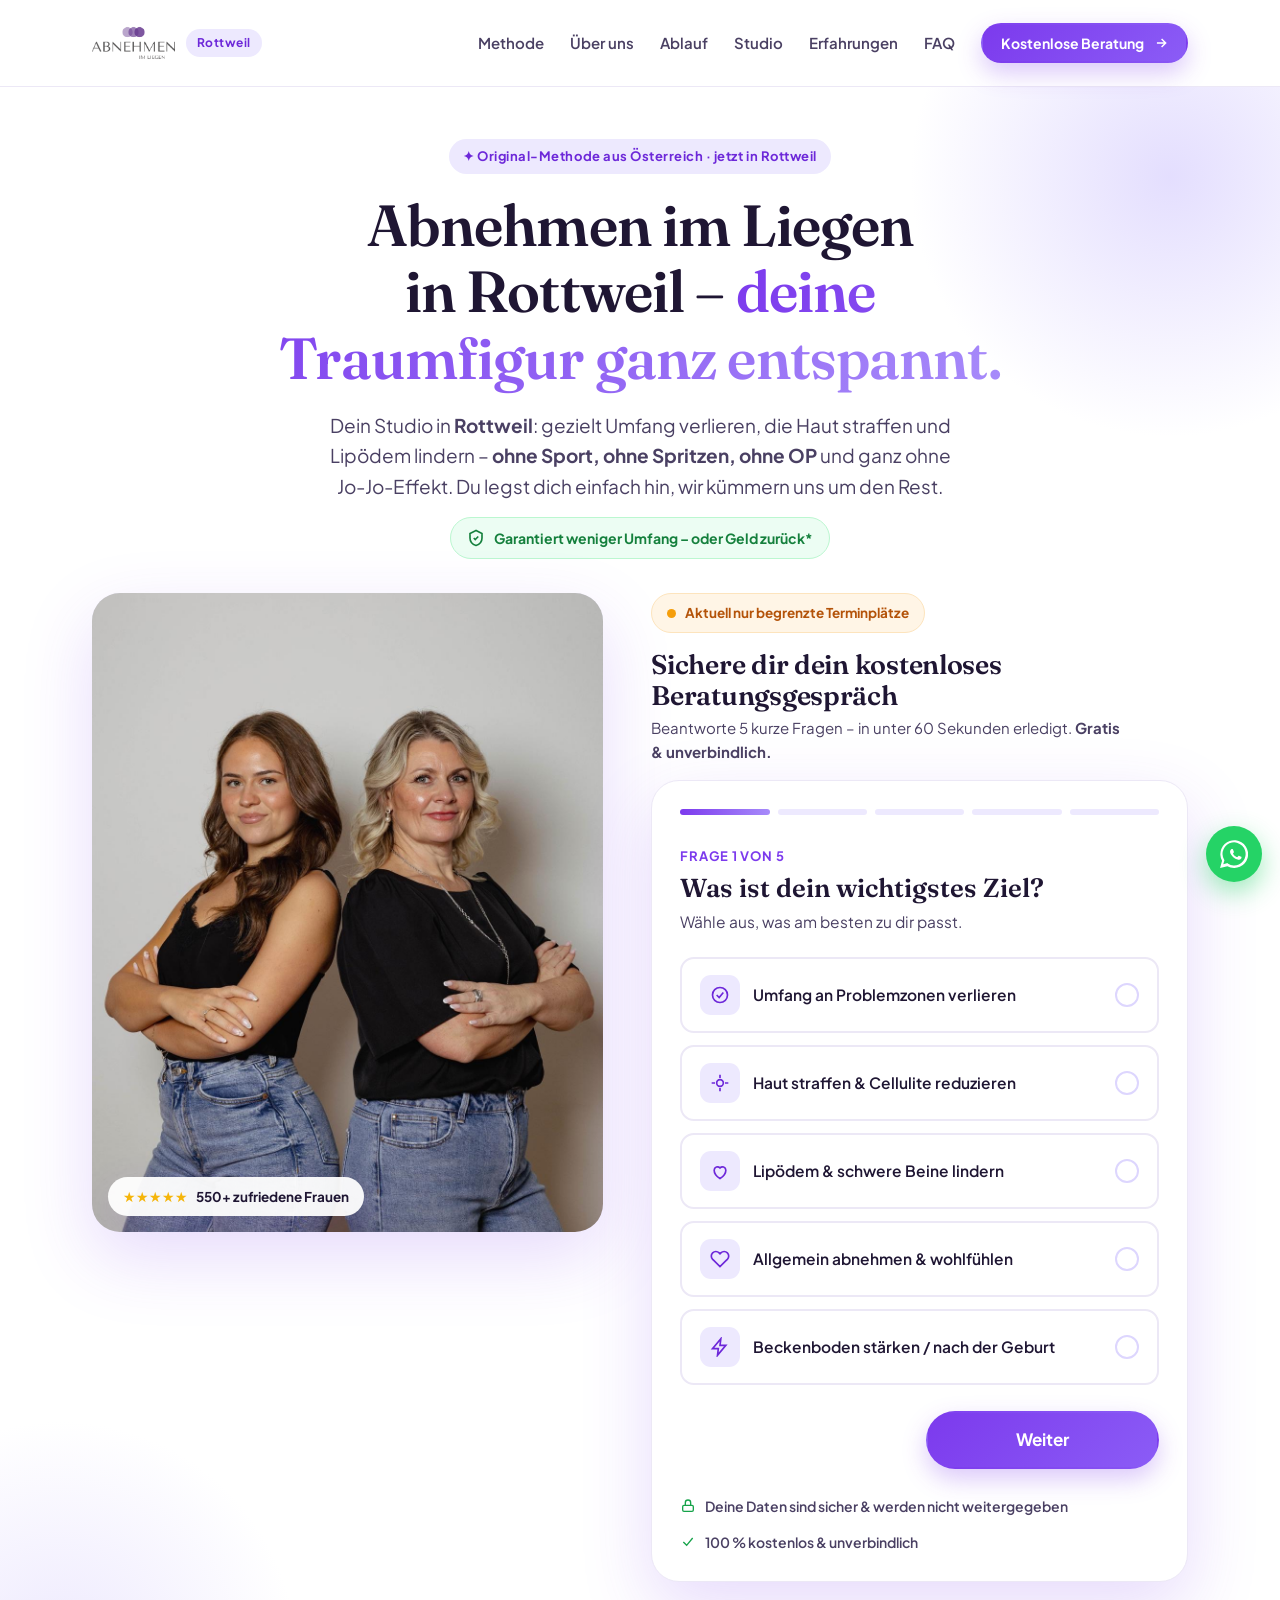
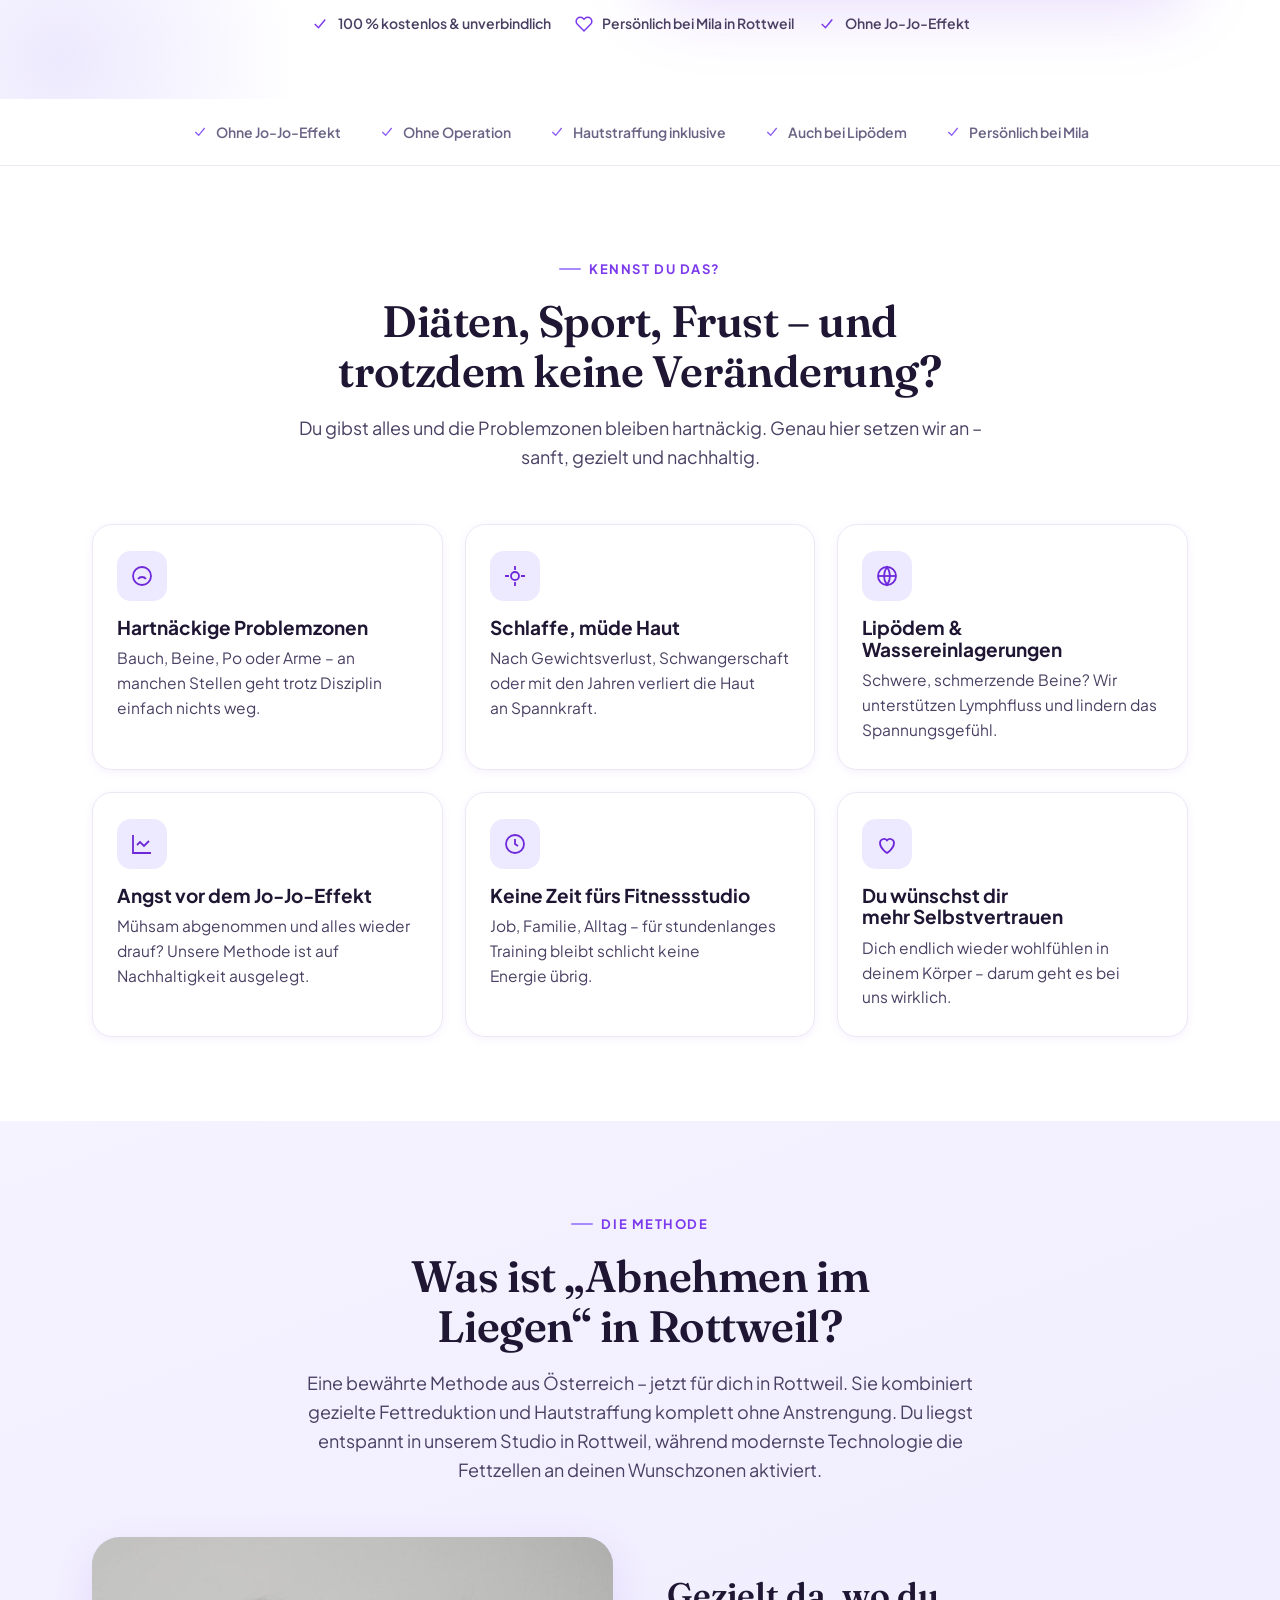
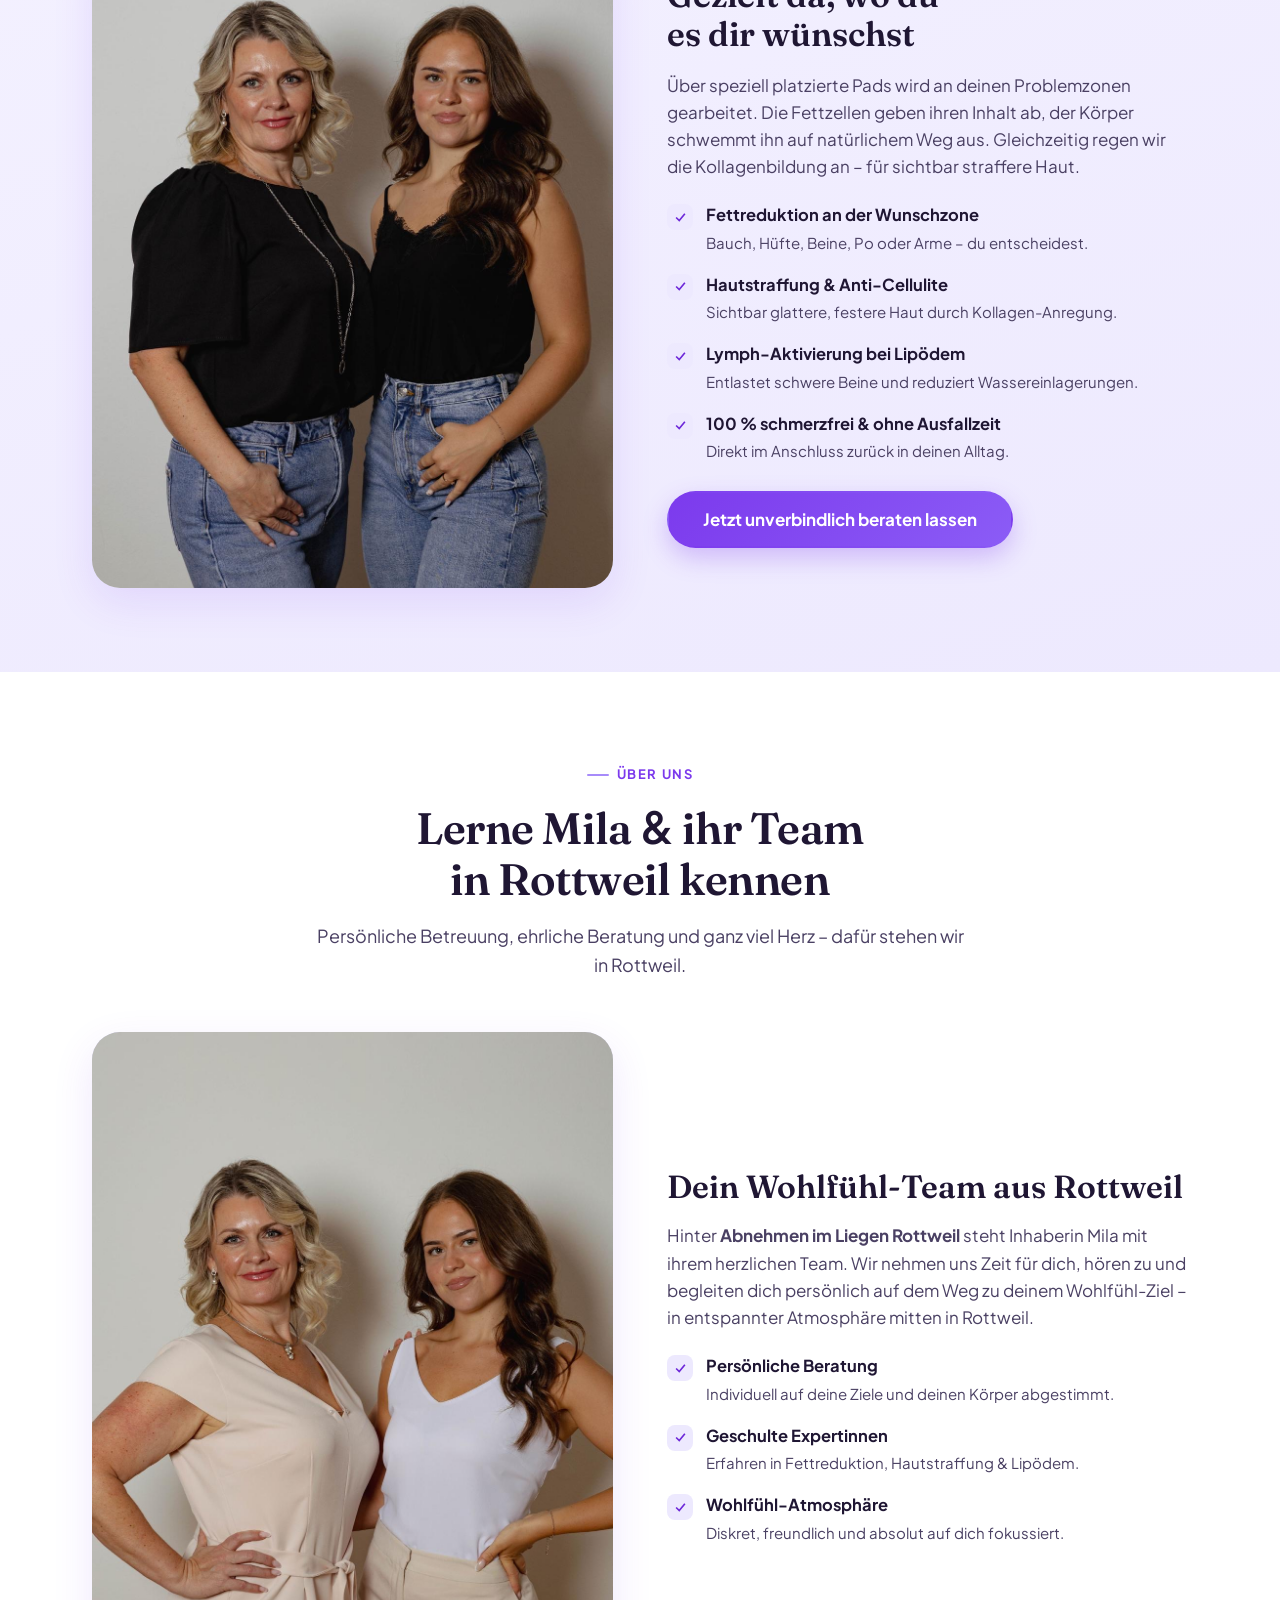
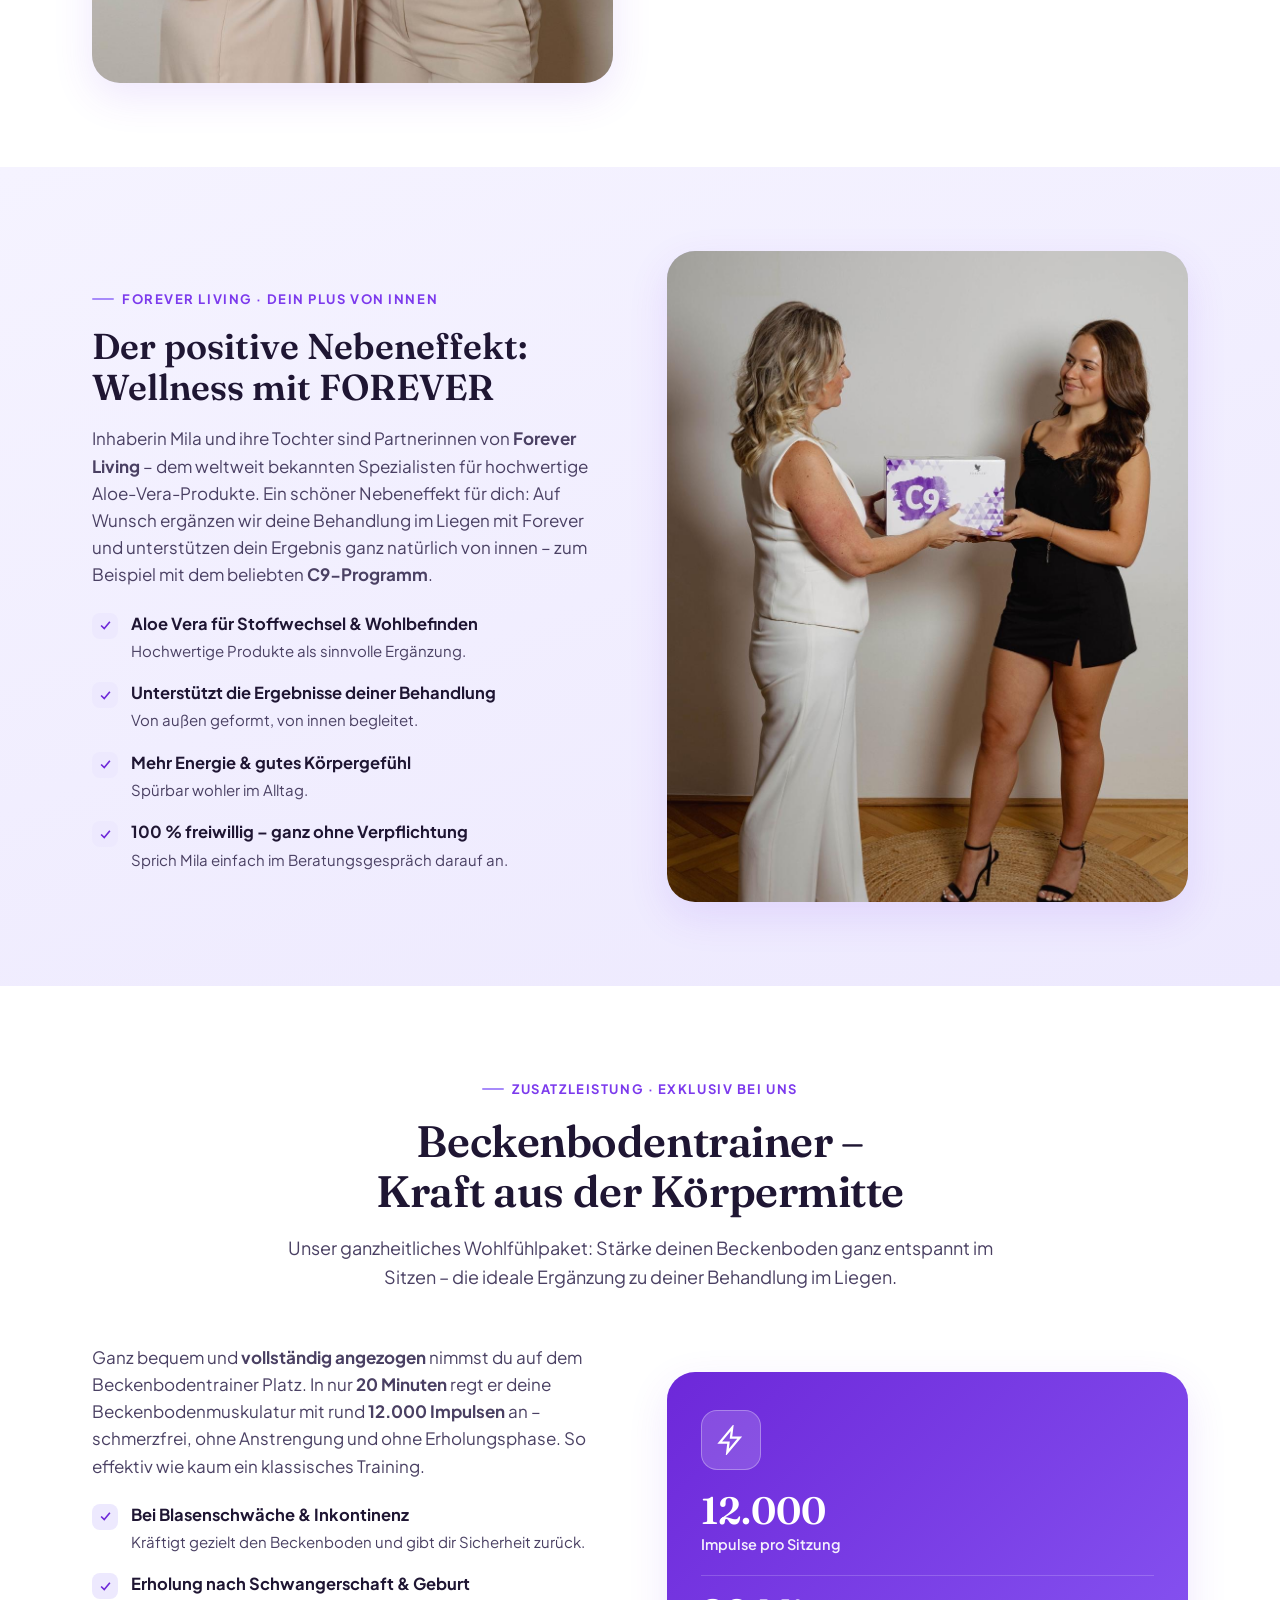
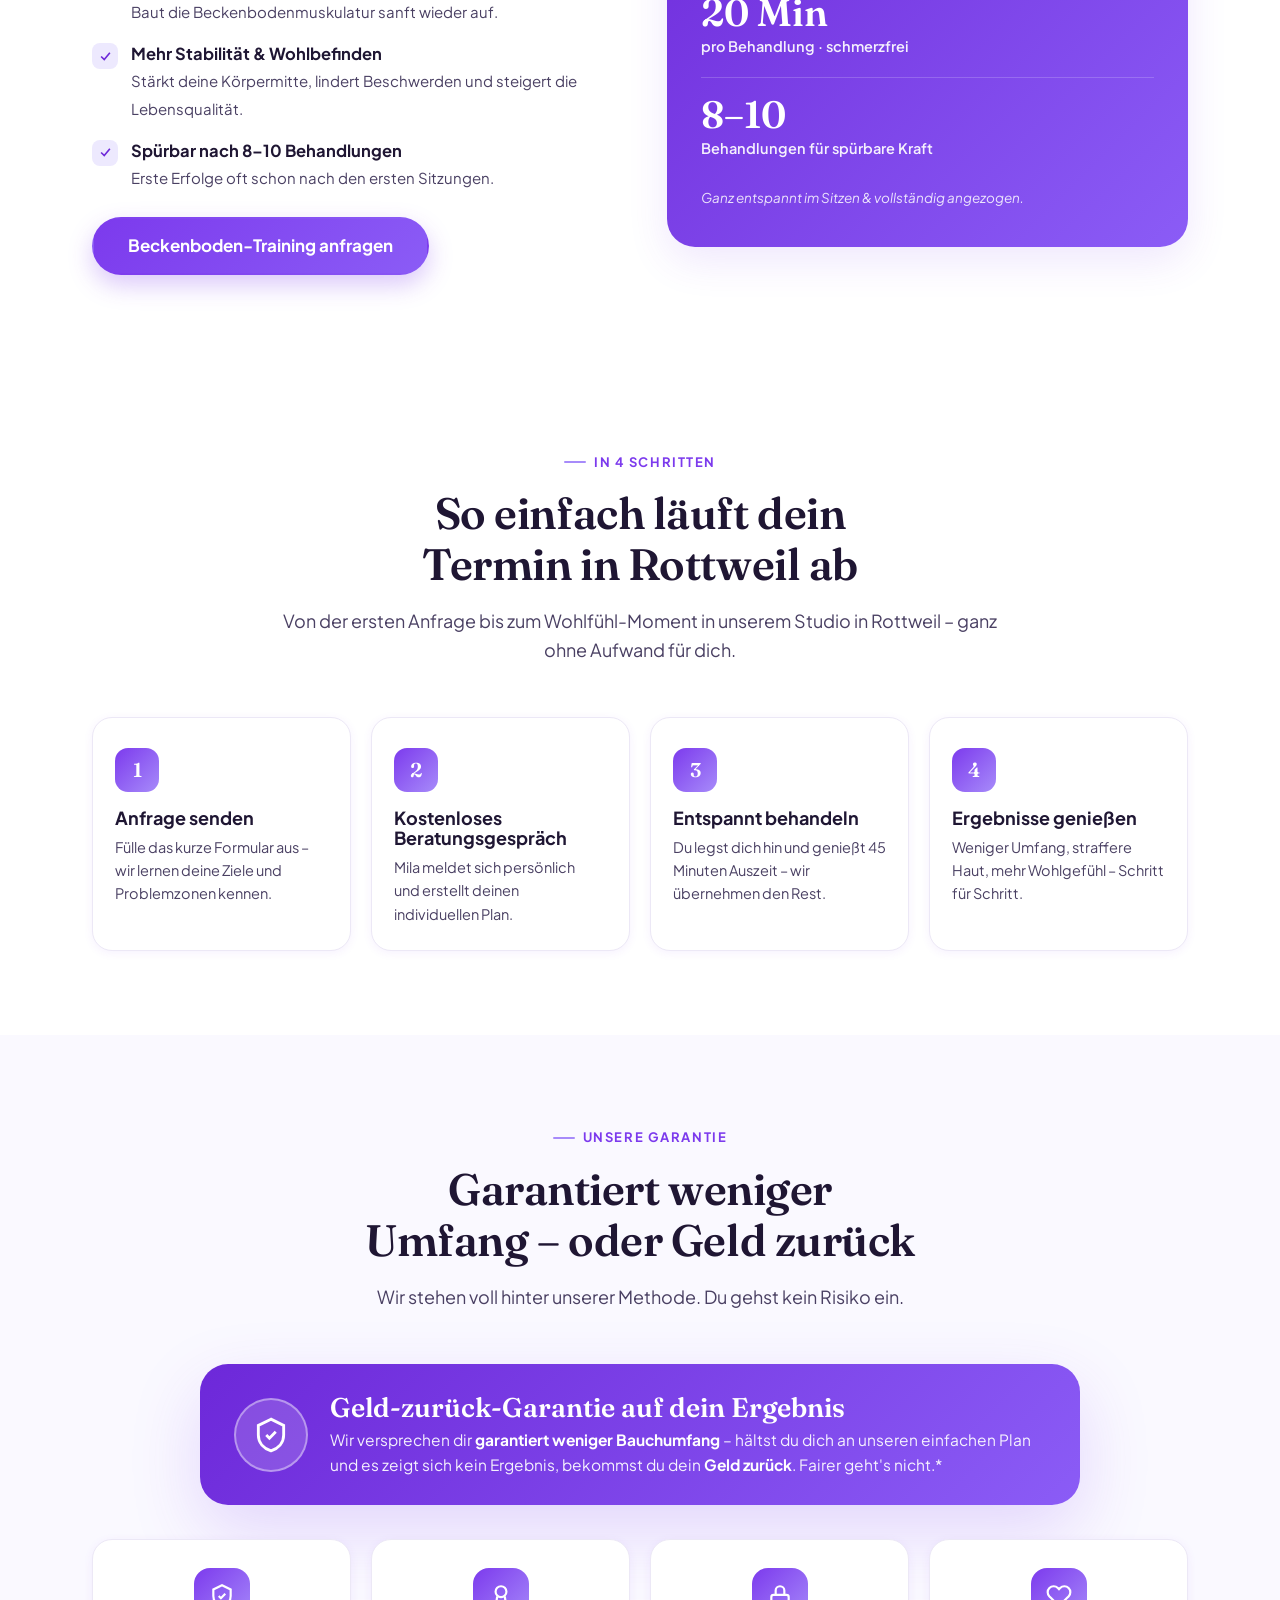
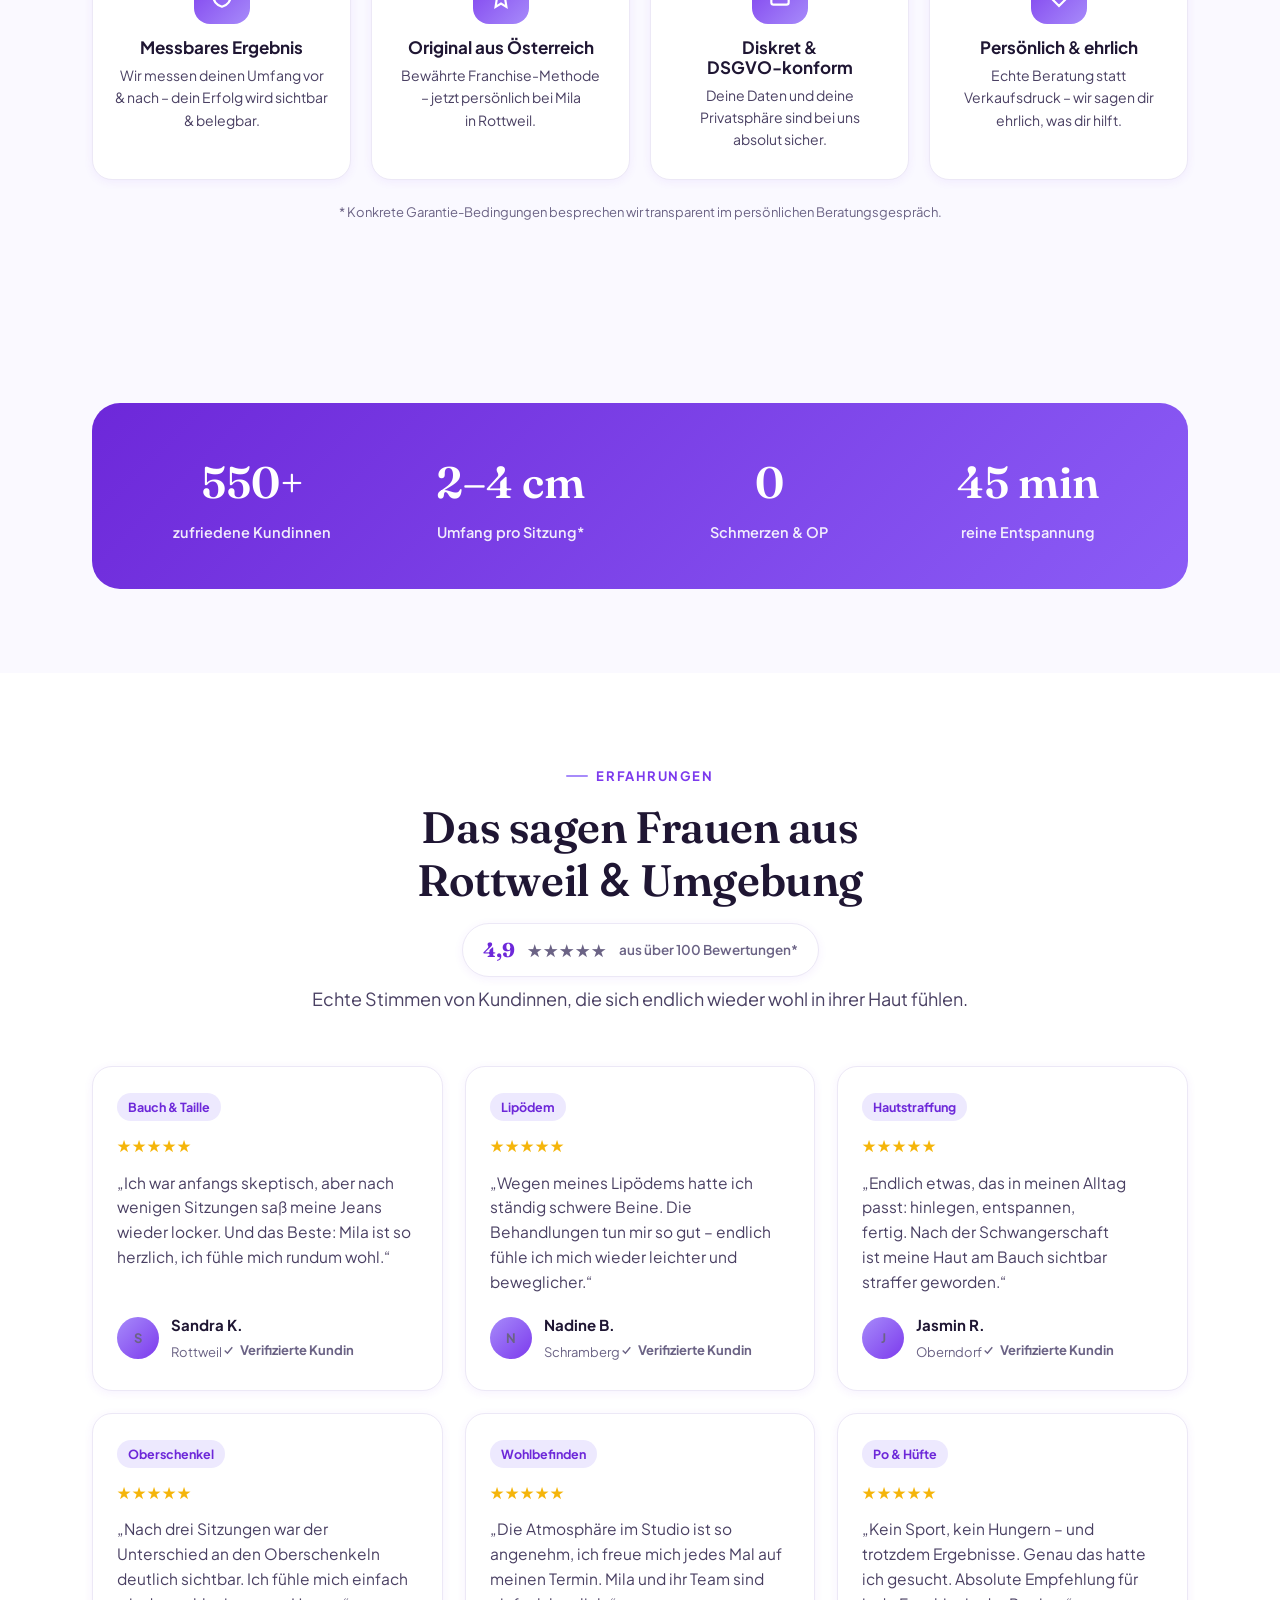
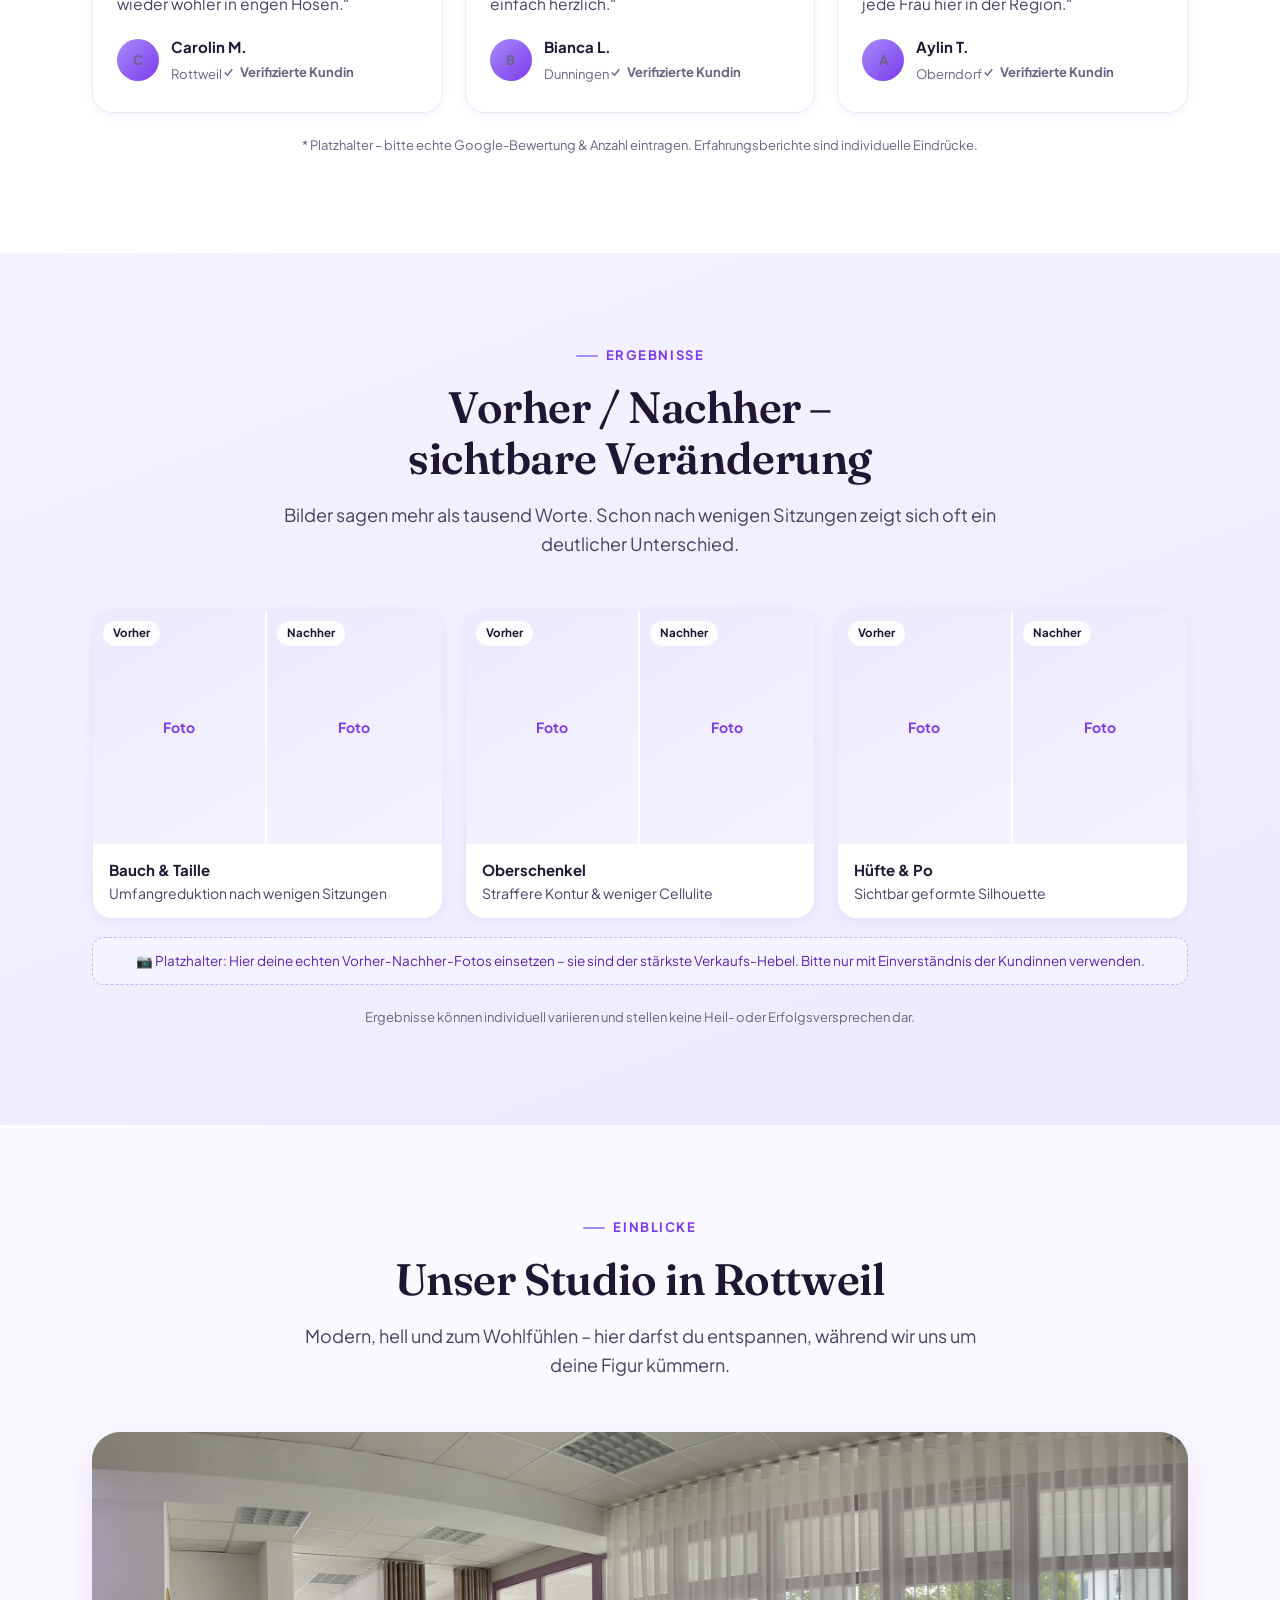
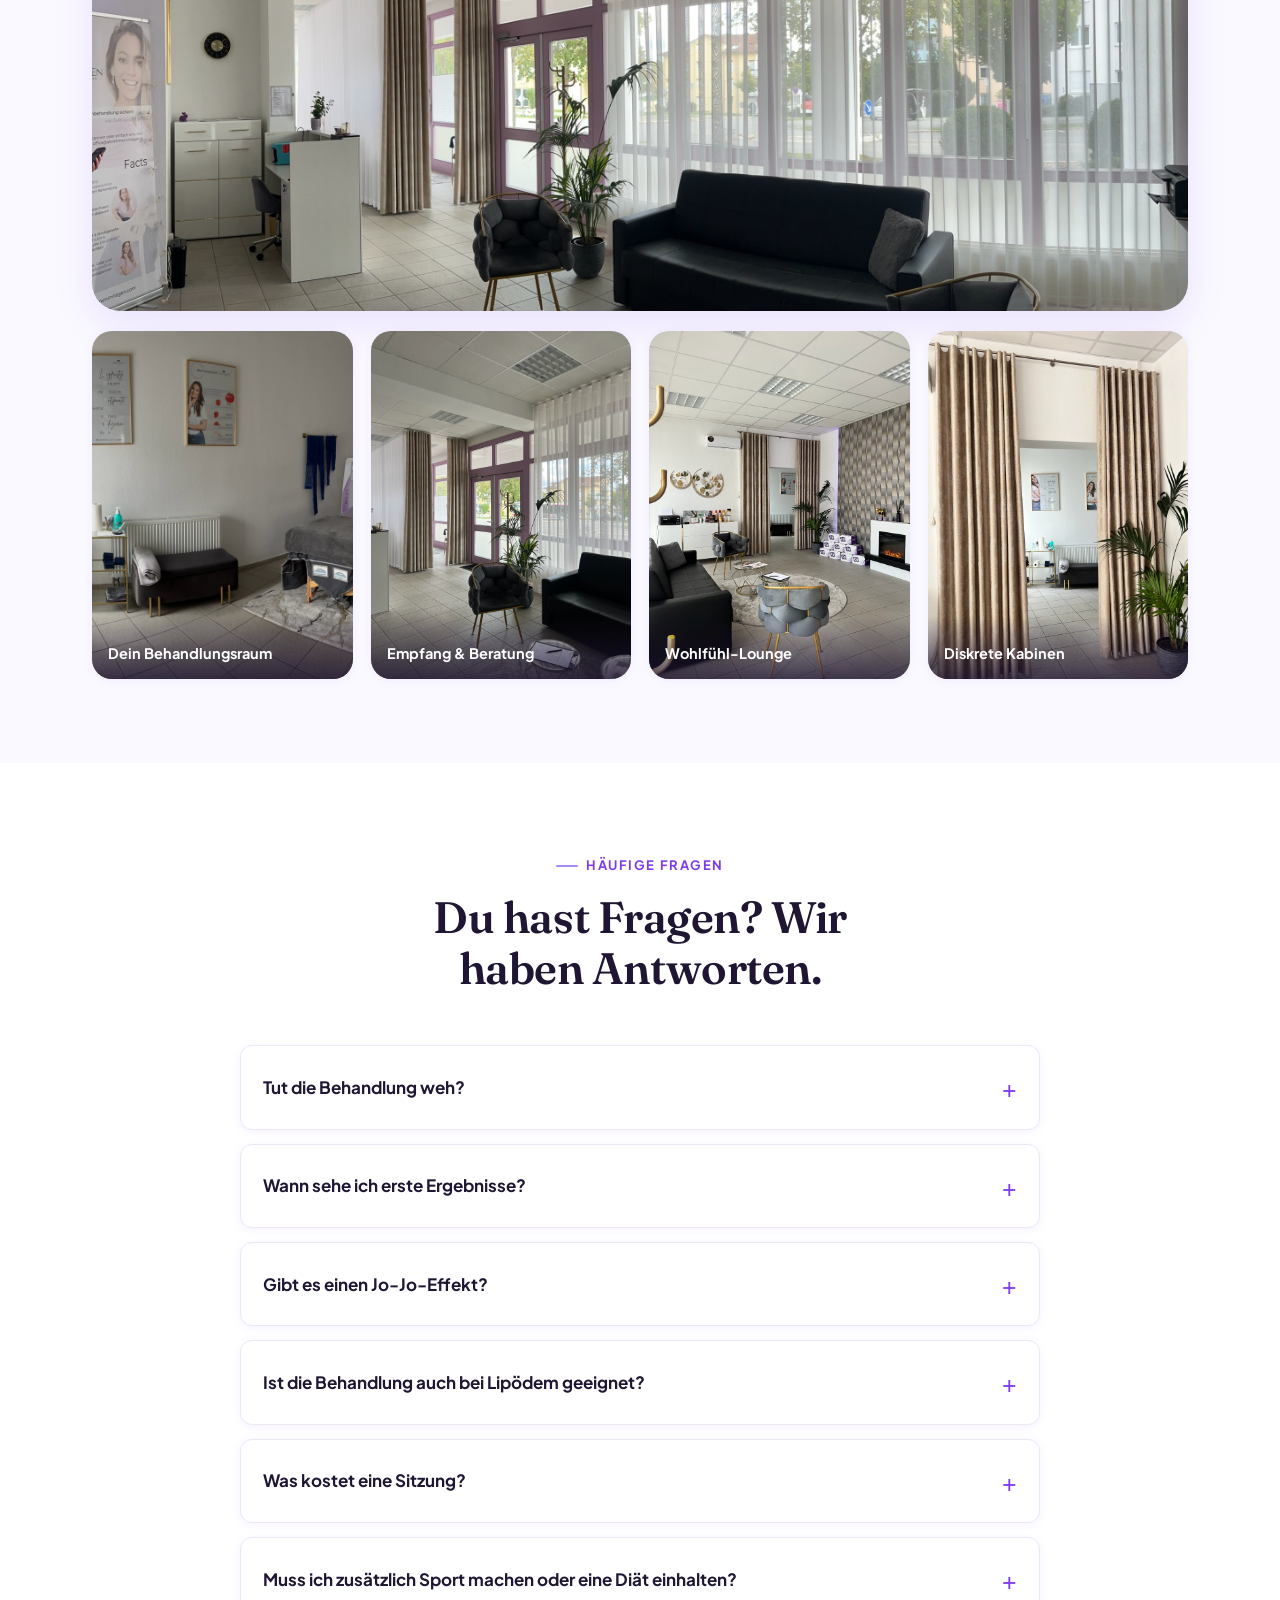
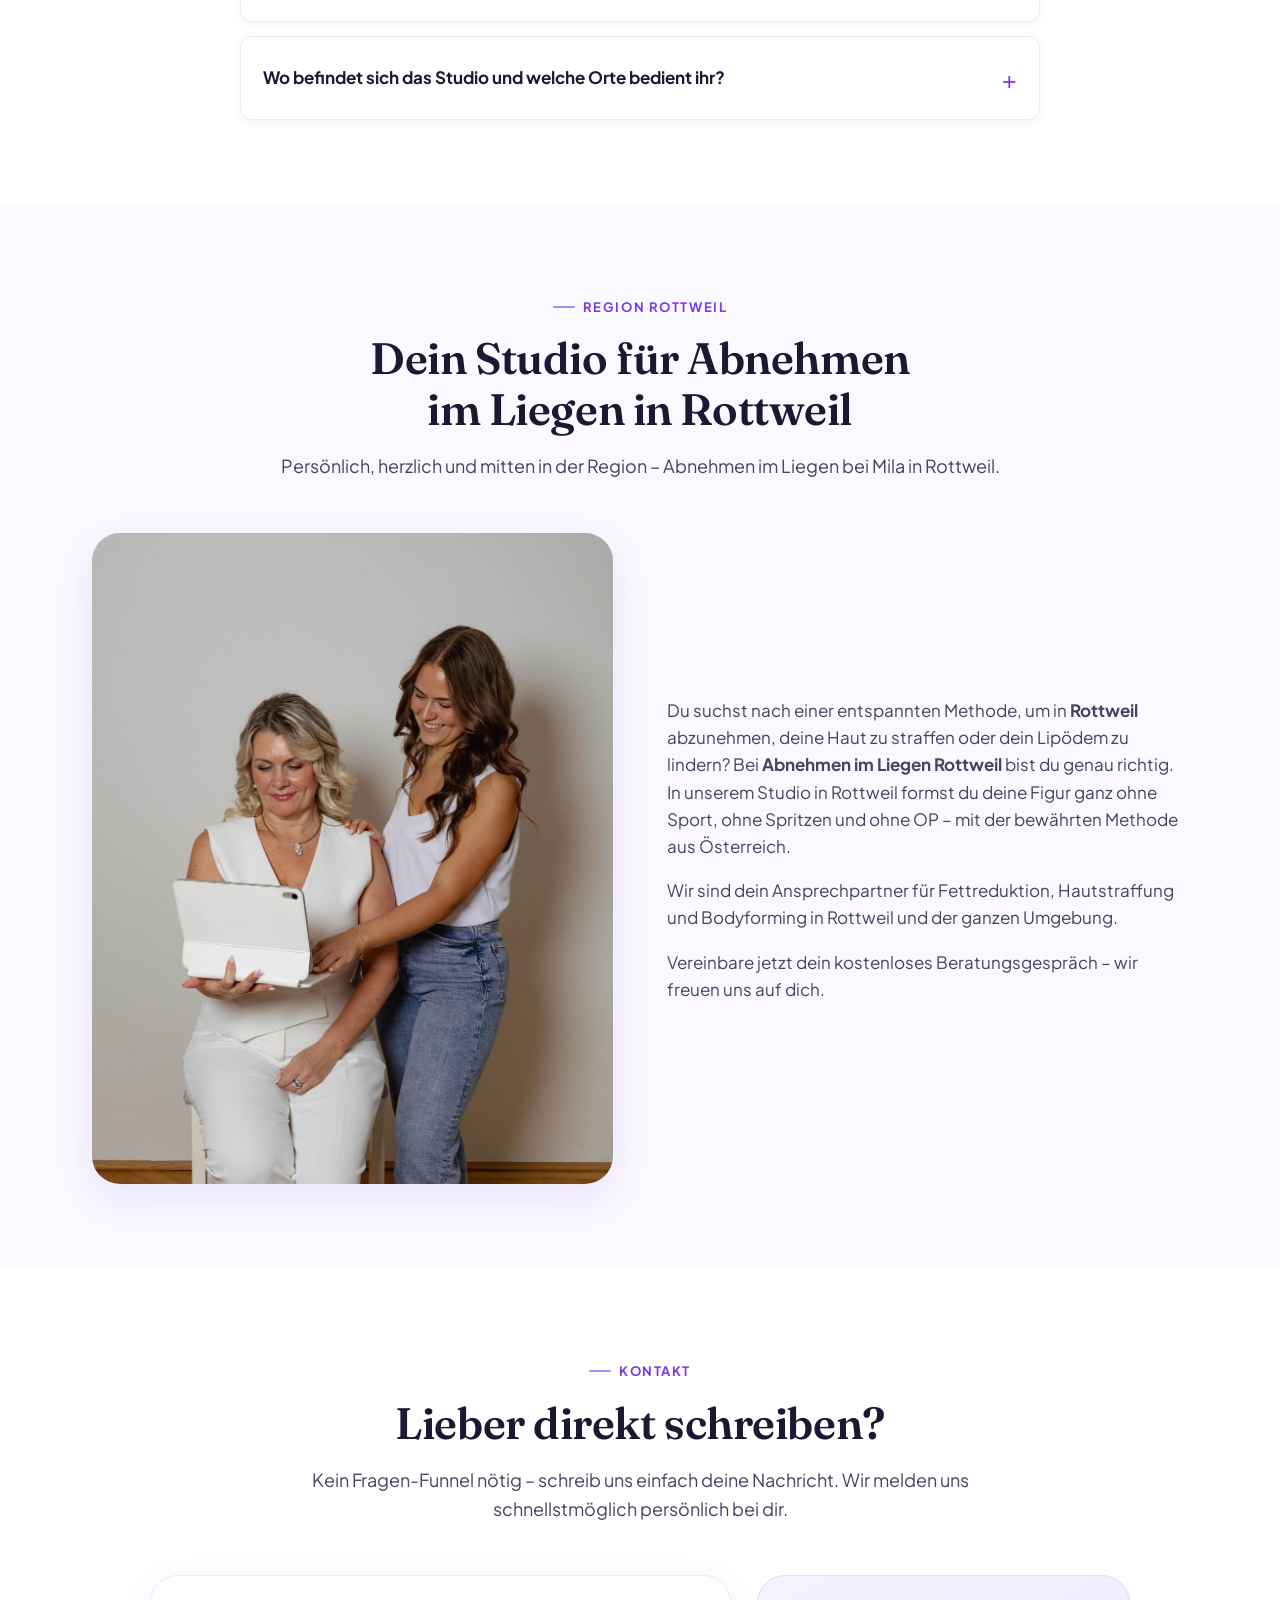
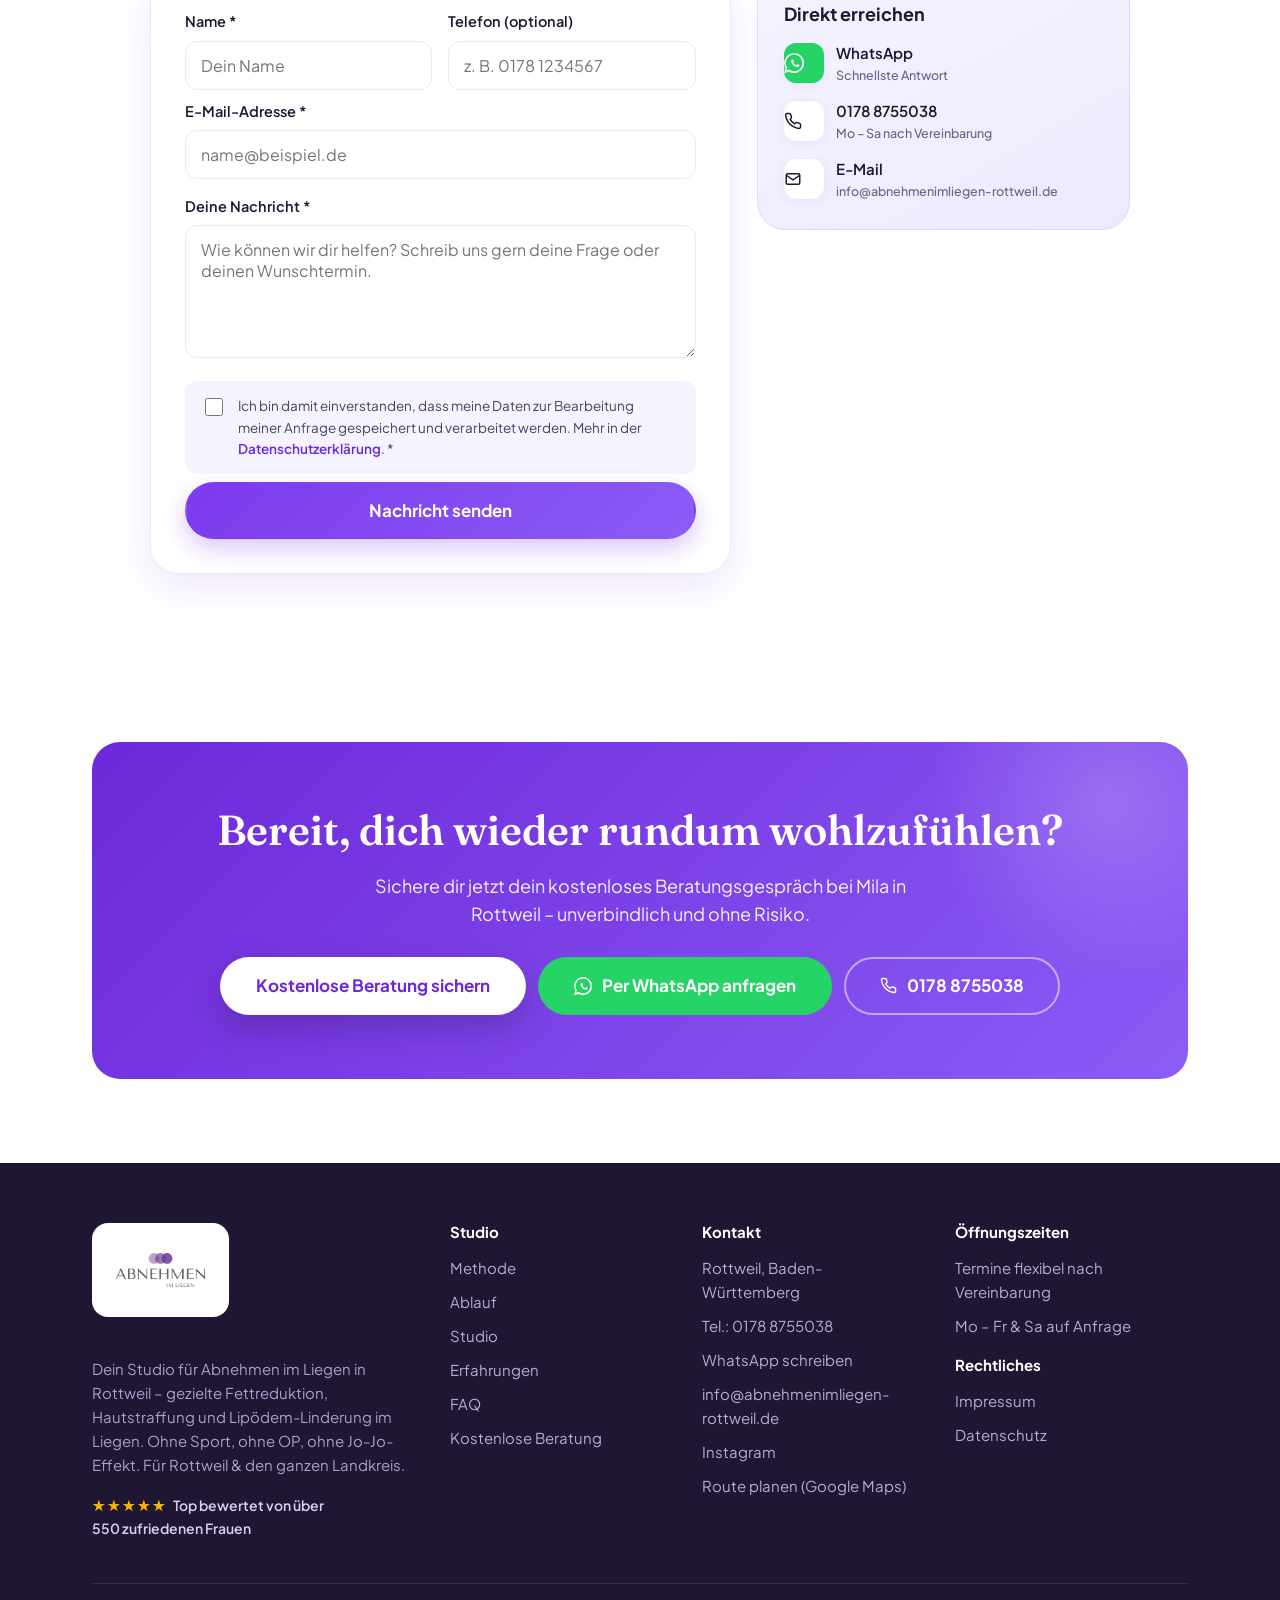
==== index.html @ 07b1d24c "Add files via upload" ====
<!DOCTYPE html>
<html lang="de-DE">
<head>
<meta charset="UTF-8" />
<meta name="viewport" content="width=device-width, initial-scale=1.0" />
<meta http-equiv="X-UA-Compatible" content="IE=edge" />

<title>Abnehmen im Liegen Rottweil · Figur formen ohne Sport & ohne Jo-Jo-Effekt</title>
<meta name="description" content="Abnehmen im Liegen in Rottweil bei Mila – entspannt Fett verlieren, Haut straffen & Lipödem lindern. Ganz ohne Anstrengung, ohne OP und ohne Jo-Jo-Effekt. Jetzt kostenloses & unverbindliches Beratungsgespräch sichern." />
<meta name="keywords" content="Abnehmen im Liegen Rottweil, Abnehmen ohne Sport Rottweil, Fettreduktion Rottweil, Hautstraffung Rottweil, Lipödem Rottweil, EMS Rottweil, Bodyforming Rottweil, Cellulite Rottweil, Figur formen Rottweil" />
<meta name="author" content="Abnehmen im Liegen Rottweil" />
<meta name="robots" content="index, follow, max-image-preview:large, max-snippet:-1" />
<meta name="theme-color" content="#7c3aed" />
<meta name="format-detection" content="telephone=yes" />
<meta name="geo.region" content="DE-BW" />
<meta name="geo.placename" content="Rottweil" />
<meta name="geo.position" content="48.1681;8.6273" />
<meta name="ICBM" content="48.1681, 8.6273" />

<link rel="canonical" href="https://www.abnehmenimliegen-rottweil.de/" />

<!-- Open Graph -->
<meta property="og:type" content="website" />
<meta property="og:locale" content="de_DE" />
<meta property="og:site_name" content="Abnehmen im Liegen Rottweil" />
<meta property="og:title" content="Abnehmen im Liegen Rottweil · Figur formen ohne Sport" />
<meta property="og:description" content="Entspannt Fett verlieren, Haut straffen & Lipödem lindern – ohne OP, ohne Jo-Jo-Effekt. Jetzt kostenloses Beratungsgespräch sichern." />
<meta property="og:url" content="https://www.abnehmenimliegen-rottweil.de/" />

<meta name="twitter:card" content="summary_large_image" />
<meta name="twitter:title" content="Abnehmen im Liegen Rottweil" />
<meta name="twitter:description" content="Entspannt Fett verlieren – ohne Sport, ohne OP, ohne Jo-Jo-Effekt." />

<link rel="icon" href="Abnehmen-im-Liegen-Shop-13-.png" />
<link rel="preconnect" href="https://fonts.googleapis.com" />
<link rel="preconnect" href="https://fonts.gstatic.com" crossorigin />
<link rel="dns-prefetch" href="https://formsubmit.co" />
<link href="https://fonts.googleapis.com/css2?family=Fraunces:opsz,wght@9..144,400;9..144,500;9..144,600&family=Plus+Jakarta+Sans:wght@400;500;600;700;800&display=swap" rel="stylesheet" />
<link rel="stylesheet" href="style.css" />

<!-- Structured Data -->
<script type="application/ld+json">
{
  "@context": "https://schema.org",
  "@type": "HealthAndBeautyBusiness",
  "name": "Abnehmen im Liegen Rottweil",
  "description": "Studio in Rottweil für entspannte Fettreduktion, Hautstraffung und Figurformung im Liegen – ohne Sport, ohne OP, ohne Jo-Jo-Effekt. Für Rottweil und den gesamten Landkreis.",
  "image": "https://www.abnehmenimliegen-rottweil.de/og-image.jpg",
  "url": "https://www.abnehmenimliegen-rottweil.de/",
  "telephone": "+491788755038",
  "email": "info@abnehmenimliegen-rottweil.de",
  "priceRange": "€€",
  "address": {
    "@type": "PostalAddress",
    "addressLocality": "Rottweil",
    "postalCode": "78628",
    "addressRegion": "Baden-Württemberg",
    "addressCountry": "DE"
  },
  "geo": { "@type": "GeoCoordinates", "latitude": 48.1681, "longitude": 8.6273 },
  "areaServed": [
    { "@type": "City", "name": "Rottweil" },
    { "@type": "City", "name": "Schramberg" },
    { "@type": "City", "name": "Oberndorf am Neckar" },
    { "@type": "City", "name": "Dunningen" },
    { "@type": "City", "name": "Zimmern ob Rottweil" },
    { "@type": "City", "name": "Villingen-Schwenningen" },
    { "@type": "AdministrativeArea", "name": "Landkreis Rottweil" }
  ],
  "sameAs": [ "https://www.instagram.com/abnehmenimliegen_rottweil/" ]
}
</script>
</head>
<body>

<!-- ============================================================
     TOPBAR
============================================================= -->
<header class="topbar">
  <div class="shell topbar__inner">
    <a href="#top" class="topbar__logo" aria-label="Abnehmen im Liegen Rottweil – Startseite">
      <img src="Abnehmen-im-Liegen-Shop-13-.png" alt="Abnehmen im Liegen" class="topbar__logo-img" width="1000" height="700" />
      <span class="topbar__logo-tag">Rottweil</span>
    </a>
    <nav class="topbar__nav" aria-label="Hauptnavigation">
      <a href="#methode">Methode</a>
      <a href="#ueber-uns">Über uns</a>
      <a href="#ablauf">Ablauf</a>
      <a href="#studio">Studio</a>
      <a href="#stimmen">Erfahrungen</a>
      <a href="#faq">FAQ</a>
    </nav>
    <a href="#beratung" class="btn btn--primary btn--sm topbar__cta">
      Kostenlose Beratung
      <svg viewBox="0 0 24 24" width="14" height="14" fill="none" stroke="currentColor" stroke-width="2.5"><path d="M5 12h14M13 5l7 7-7 7"/></svg>
    </a>
    <button class="burger" id="burger" aria-label="Menü öffnen" aria-expanded="false">
      <span></span><span></span><span></span>
    </button>
  </div>
  <div class="topbar__mobile" id="topbarMobile">
    <a href="#methode">Methode</a>
    <a href="#ueber-uns">Über uns</a>
    <a href="#ablauf">Ablauf</a>
    <a href="#studio">Studio</a>
    <a href="#stimmen">Erfahrungen</a>
    <a href="#faq">FAQ</a>
    <a href="#beratung" class="btn btn--primary btn--block">Kostenlose Beratung sichern</a>
  </div>
</header>

<main id="top">

<!-- ============================================================
     HERO
============================================================= -->
<section class="hero">
  <div class="shell">
    <div class="hero__head">
      <span class="hero__badge">✦ Original-Methode aus Österreich · jetzt in Rottweil</span>
      <h1>Abnehmen im Liegen in Rottweil – <span class="grad">deine Traumfigur ganz entspannt.</span></h1>
      <p class="hero__lead">
        Dein Studio in <strong>Rottweil</strong>: gezielt Umfang verlieren, die Haut straffen und
        Lipödem lindern – <strong>ohne Sport, ohne Spritzen, ohne OP</strong> und ganz ohne Jo-Jo-Effekt.
        Du legst dich einfach hin, wir kümmern uns um den Rest.
      </p>
      <div class="hero__guarantee">
        <svg viewBox="0 0 24 24" width="18" height="18" fill="none" stroke="currentColor" stroke-width="2.2"><path d="M12 2 4 6v6c0 5 3.4 8.5 8 10 4.6-1.5 8-5 8-10V6l-8-4z"/><path d="m9 12 2 2 4-4"/></svg>
        Garantiert weniger Umfang – oder Geld zurück*
      </div>
    </div>

    <div class="hero__grid">
      <figure class="hero__media">
        <img src="IMG_0043.jpeg" alt="Mila und ihre Tochter – dein Team von Abnehmen im Liegen in Rottweil" fetchpriority="high" width="1066" height="1600" />
        <figcaption class="hero__media-badge">
          <span class="stars">★★★★★</span> 550+ zufriedene Frauen
        </figcaption>
      </figure>

      <div class="hero__form" id="beratung">
        <div class="hero__form-head">
          <span class="urgency"><span class="dot"></span> Aktuell nur begrenzte Terminplätze</span>
          <h2>Sichere dir dein kostenloses Beratungsgespräch</h2>
          <p>Beantworte 5 kurze Fragen – in unter 60&nbsp;Sekunden erledigt. <strong>Gratis &amp; unverbindlich.</strong></p>
        </div>
        <div class="form-wrap" id="formCard">
      <div class="form-progress" aria-hidden="true">
        <span class="is-active"></span><span></span><span></span><span></span><span></span>
      </div>

      <form id="leadForm"
            action="https://api.web3forms.com/submit"
            method="POST" novalidate>
        <!-- Web3Forms: bitte DEIN-WEB3FORMS-ACCESS-KEY durch euren echten Access Key ersetzen -->
        <input type="hidden" name="access_key" value="DEIN-WEB3FORMS-ACCESS-KEY" />
        <input type="hidden" name="subject" value="Neue Anfrage über die Website · Abnehmen im Liegen Rottweil" />
        <input type="hidden" name="from_name" value="Abnehmen im Liegen Rottweil – Anfrageformular" />
        <input type="hidden" name="Quelle" value="Landingpage / Meta Ads" />
        <input type="checkbox" name="botcheck" style="display:none !important;" tabindex="-1" autocomplete="off" aria-hidden="true" />

        <!-- Schritt 1: Ziel -->
        <div class="fstep is-active" data-autonext="true">
          <div class="fstep__head">
            <span class="fstep__kicker">Frage 1 von 5</span>
            <h3>Was ist dein wichtigstes Ziel?</h3>
            <p>Wähle aus, was am besten zu dir passt.</p>
          </div>
          <div class="opt-grid" data-required-group="Ziel">
            <label class="opt">
              <input type="radio" name="Ziel" value="Umfang / Fett an Problemzonen reduzieren" />
              <span class="opt__ico"><svg viewBox="0 0 24 24" width="20" height="20" fill="none" stroke="currentColor" stroke-width="2"><path d="M3 12a9 9 0 1 0 18 0 9 9 0 0 0-18 0z"/><path d="m8 12 3 3 5-6"/></svg></span>
              Umfang an Problemzonen verlieren
              <span class="opt__check"><svg viewBox="0 0 24 24" width="13" height="13" fill="none" stroke="currentColor" stroke-width="3"><path d="m5 12 5 5 9-11"/></svg></span>
            </label>
            <label class="opt">
              <input type="radio" name="Ziel" value="Haut straffen / Cellulite reduzieren" />
              <span class="opt__ico"><svg viewBox="0 0 24 24" width="20" height="20" fill="none" stroke="currentColor" stroke-width="2"><path d="M12 2v4M12 18v4M2 12h4M18 12h4"/><circle cx="12" cy="12" r="4"/></svg></span>
              Haut straffen & Cellulite reduzieren
              <span class="opt__check"><svg viewBox="0 0 24 24" width="13" height="13" fill="none" stroke="currentColor" stroke-width="3"><path d="m5 12 5 5 9-11"/></svg></span>
            </label>
            <label class="opt">
              <input type="radio" name="Ziel" value="Lipödem / schwere Beine lindern" />
              <span class="opt__ico"><svg viewBox="0 0 24 24" width="20" height="20" fill="none" stroke="currentColor" stroke-width="2"><path d="M12 21s-7-4.35-7-10a4 4 0 0 1 7-2.65A4 4 0 0 1 19 11c0 5.65-7 10-7 10z"/></svg></span>
              Lipödem & schwere Beine lindern
              <span class="opt__check"><svg viewBox="0 0 24 24" width="13" height="13" fill="none" stroke="currentColor" stroke-width="3"><path d="m5 12 5 5 9-11"/></svg></span>
            </label>
            <label class="opt">
              <input type="radio" name="Ziel" value="Allgemein abnehmen & wohlfühlen" />
              <span class="opt__ico"><svg viewBox="0 0 24 24" width="20" height="20" fill="none" stroke="currentColor" stroke-width="2"><path d="M20.84 4.61a5.5 5.5 0 0 0-7.78 0L12 5.67l-1.06-1.06a5.5 5.5 0 0 0-7.78 7.78l1.06 1.06L12 21.23l7.78-7.78 1.06-1.06a5.5 5.5 0 0 0 0-7.78z"/></svg></span>
              Allgemein abnehmen & wohlfühlen
              <span class="opt__check"><svg viewBox="0 0 24 24" width="13" height="13" fill="none" stroke="currentColor" stroke-width="3"><path d="m5 12 5 5 9-11"/></svg></span>
            </label>
            <label class="opt">
              <input type="radio" name="Ziel" value="Beckenboden stärken (Beckenbodentrainer)" />
              <span class="opt__ico"><svg viewBox="0 0 24 24" width="20" height="20" fill="none" stroke="currentColor" stroke-width="2"><path d="M13 2 3 14h7l-1 8 10-12h-7l1-8z"/></svg></span>
              Beckenboden stärken / nach der Geburt
              <span class="opt__check"><svg viewBox="0 0 24 24" width="13" height="13" fill="none" stroke="currentColor" stroke-width="3"><path d="m5 12 5 5 9-11"/></svg></span>
            </label>
          </div>
        </div>

        <!-- Schritt 2: Problemzonen (Mehrfach) -->
        <div class="fstep">
          <div class="fstep__head">
            <span class="fstep__kicker">Frage 2 von 5</span>
            <h3>Welche Zonen möchtest du angehen?</h3>
            <p>Mehrfachauswahl möglich.</p>
          </div>
          <div class="opt-grid opt-grid--2" data-required-group="Problemzonen">
            <label class="opt"><input type="checkbox" name="Problemzonen" value="Bauch & Taille" /> Bauch & Taille <span class="opt__check"><svg viewBox="0 0 24 24" width="13" height="13" fill="none" stroke="currentColor" stroke-width="3"><path d="m5 12 5 5 9-11"/></svg></span></label>
            <label class="opt"><input type="checkbox" name="Problemzonen" value="Hüfte & Po" /> Hüfte & Po <span class="opt__check"><svg viewBox="0 0 24 24" width="13" height="13" fill="none" stroke="currentColor" stroke-width="3"><path d="m5 12 5 5 9-11"/></svg></span></label>
            <label class="opt"><input type="checkbox" name="Problemzonen" value="Oberschenkel" /> Oberschenkel <span class="opt__check"><svg viewBox="0 0 24 24" width="13" height="13" fill="none" stroke="currentColor" stroke-width="3"><path d="m5 12 5 5 9-11"/></svg></span></label>
            <label class="opt"><input type="checkbox" name="Problemzonen" value="Arme" /> Arme <span class="opt__check"><svg viewBox="0 0 24 24" width="13" height="13" fill="none" stroke="currentColor" stroke-width="3"><path d="m5 12 5 5 9-11"/></svg></span></label>
            <label class="opt"><input type="checkbox" name="Problemzonen" value="Rücken" /> Rücken <span class="opt__check"><svg viewBox="0 0 24 24" width="13" height="13" fill="none" stroke="currentColor" stroke-width="3"><path d="m5 12 5 5 9-11"/></svg></span></label>
            <label class="opt"><input type="checkbox" name="Problemzonen" value="Ganzer Körper" /> Ganzer Körper <span class="opt__check"><svg viewBox="0 0 24 24" width="13" height="13" fill="none" stroke="currentColor" stroke-width="3"><path d="m5 12 5 5 9-11"/></svg></span></label>
          </div>
        </div>

        <!-- Schritt 3: Herausforderung / bisher probiert -->
        <div class="fstep">
          <div class="fstep__head">
            <span class="fstep__kicker">Frage 3 von 5</span>
            <h3>Was war bisher deine größte Herausforderung?</h3>
            <p>So verstehen wir deine Situation besser.</p>
          </div>
          <div class="opt-grid" data-required-group="Herausforderung">
            <label class="opt"><input type="radio" name="Herausforderung" value="Diäten haben nicht funktioniert / Jo-Jo-Effekt" /> Diäten brachten nichts oder den Jo-Jo-Effekt <span class="opt__check"><svg viewBox="0 0 24 24" width="13" height="13" fill="none" stroke="currentColor" stroke-width="3"><path d="m5 12 5 5 9-11"/></svg></span></label>
            <label class="opt"><input type="radio" name="Herausforderung" value="Keine Zeit für Sport / Studio" /> Keine Zeit für Sport oder Fitnessstudio <span class="opt__check"><svg viewBox="0 0 24 24" width="13" height="13" fill="none" stroke="currentColor" stroke-width="3"><path d="m5 12 5 5 9-11"/></svg></span></label>
            <label class="opt"><input type="radio" name="Herausforderung" value="Hartnäckige Problemzonen trotz Sport" /> Problemzonen bleiben trotz Sport hartnäckig <span class="opt__check"><svg viewBox="0 0 24 24" width="13" height="13" fill="none" stroke="currentColor" stroke-width="3"><path d="m5 12 5 5 9-11"/></svg></span></label>
            <label class="opt"><input type="radio" name="Herausforderung" value="Gesundheitliche Gründe / Lipödem" /> Gesundheitliche Gründe (z. B. Lipödem) <span class="opt__check"><svg viewBox="0 0 24 24" width="13" height="13" fill="none" stroke="currentColor" stroke-width="3"><path d="m5 12 5 5 9-11"/></svg></span></label>
          </div>
        </div>

        <!-- Schritt 4: Zeitrahmen -->
        <div class="fstep" data-autonext="true">
          <div class="fstep__head">
            <span class="fstep__kicker">Frage 4 von 5</span>
            <h3>Wann möchtest du starten?</h3>
            <p>Damit wir dir einen passenden Termin anbieten können.</p>
          </div>
          <div class="opt-grid" data-required-group="Zeitrahmen">
            <label class="opt"><input type="radio" name="Zeitrahmen" value="So schnell wie möglich" /> So schnell wie möglich <span class="opt__check"><svg viewBox="0 0 24 24" width="13" height="13" fill="none" stroke="currentColor" stroke-width="3"><path d="m5 12 5 5 9-11"/></svg></span></label>
            <label class="opt"><input type="radio" name="Zeitrahmen" value="Innerhalb der nächsten 2–4 Wochen" /> In den nächsten 2–4 Wochen <span class="opt__check"><svg viewBox="0 0 24 24" width="13" height="13" fill="none" stroke="currentColor" stroke-width="3"><path d="m5 12 5 5 9-11"/></svg></span></label>
            <label class="opt"><input type="radio" name="Zeitrahmen" value="Erst mal unverbindlich informieren" /> Erst mal unverbindlich informieren <span class="opt__check"><svg viewBox="0 0 24 24" width="13" height="13" fill="none" stroke="currentColor" stroke-width="3"><path d="m5 12 5 5 9-11"/></svg></span></label>
          </div>
        </div>

        <!-- Schritt 5: Kontaktdaten -->
        <div class="fstep">
          <div class="fstep__head">
            <span class="fstep__kicker">Letzter Schritt</span>
            <h3>Wohin dürfen wir uns melden?</h3>
            <p>Mila ruft dich persönlich zurück – kostenlos & unverbindlich.</p>
          </div>
          <div class="field--grid">
            <label class="field"><span>Vorname *</span>
              <input type="text" name="Vorname" required autocomplete="given-name" placeholder="Dein Vorname" />
            </label>
            <label class="field"><span>Nachname *</span>
              <input type="text" name="Nachname" required autocomplete="family-name" placeholder="Dein Nachname" />
            </label>
          </div>
          <label class="field"><span>Telefonnummer *</span>
            <input type="tel" name="Telefon" required autocomplete="tel" placeholder="z. B. 0178 1234567" />
          </label>
          <label class="field"><span>E-Mail-Adresse *</span>
            <input type="email" name="E-Mail" required autocomplete="email" placeholder="name@beispiel.de" />
          </label>
          <label class="field"><span>Wie können wir dich am besten erreichen?</span>
            <select name="Erreichbarkeit">
              <option value="">— Bitte wählen —</option>
              <option>Vormittags</option>
              <option>Nachmittags</option>
              <option>Abends</option>
              <option>Per WhatsApp</option>
            </select>
          </label>
          <label class="field"><span>Möchtest du uns noch etwas mitteilen? (optional)</span>
            <textarea name="Nachricht" rows="2" placeholder="z. B. konkrete Fragen oder Wunschtermin"></textarea>
          </label>

          <label class="consent">
            <input type="checkbox" name="Datenschutz_Einwilligung" required />
            <span>Ich bin damit einverstanden, dass meine Daten zur Kontaktaufnahme gespeichert und verarbeitet werden. Mehr in der <a href="datenschutz.html" target="_blank" rel="noopener">Datenschutzerklärung</a>. *</span>
          </label>
        </div>

        <p class="form-err" id="formErr"></p>

        <div class="form-nav">
          <button type="button" class="btn btn--ghost btn--lg" id="btnBack" style="visibility:hidden;">Zurück</button>
          <button type="button" class="btn btn--primary btn--lg" id="btnNext"><span>Weiter</span></button>
        </div>

        <div class="form-aside">
          <span class="pill"><svg viewBox="0 0 24 24" width="16" height="16" fill="none" stroke="currentColor" stroke-width="2"><rect x="4" y="11" width="16" height="9" rx="2"/><path d="M8 11V7a4 4 0 0 1 8 0v4"/></svg> Deine Daten sind sicher & werden nicht weitergegeben</span>
          <span class="pill"><svg viewBox="0 0 24 24" width="16" height="16" fill="none" stroke="currentColor" stroke-width="2"><path d="m5 12 5 5 9-11"/></svg> 100 % kostenlos & unverbindlich</span>
        </div>
      </form>
    </div>

    <!-- Danke-Status -->
    <div class="form-wrap" id="formDone" hidden>
      <div class="form-done">
        <div class="ico">
          <svg viewBox="0 0 24 24" width="36" height="36" fill="none" stroke="currentColor" stroke-width="2"><path d="m5 12 5 5 9-11"/></svg>
        </div>
        <h3>Vielen Dank – wir haben deine Anfrage!</h3>
        <p>Mila meldet sich in Kürze persönlich bei dir, um dein kostenloses Beratungsgespräch zu vereinbaren. Wir freuen uns auf dich! 💜</p>
        <p style="margin-top:14px;">Du möchtest sofort sprechen? Ruf gern an: <a href="tel:+491788755038"><strong>0178 8755038</strong></a></p>
      </div>
    </div>
      </div>
    </div>

    <div class="hero__trust">
      <span class="hero__trust-item"><svg viewBox="0 0 24 24" width="18" height="18" fill="none" stroke="currentColor" stroke-width="2"><path d="m5 12 5 5 9-11"/></svg> 100 % kostenlos &amp; unverbindlich</span>
      <span class="hero__trust-item"><svg viewBox="0 0 24 24" width="18" height="18" fill="none" stroke="currentColor" stroke-width="2"><path d="M20.84 4.61a5.5 5.5 0 0 0-7.78 0L12 5.67l-1.06-1.06a5.5 5.5 0 0 0-7.78 7.78l1.06 1.06L12 21.23l7.78-7.78 1.06-1.06a5.5 5.5 0 0 0 0-7.78z"/></svg> Persönlich bei Mila in Rottweil</span>
      <span class="hero__trust-item"><svg viewBox="0 0 24 24" width="18" height="18" fill="none" stroke="currentColor" stroke-width="2"><path d="m5 12 5 5 9-11"/></svg> Ohne Jo-Jo-Effekt</span>
    </div>
  </div>
</section>

<!-- Vertrauens-Strip -->
<div class="strip">
  <div class="shell strip__inner">
    <span><svg viewBox="0 0 24 24" width="16" height="16" fill="none" stroke="currentColor" stroke-width="2"><path d="m5 12 5 5 9-11"/></svg> Ohne Jo-Jo-Effekt</span>
    <span><svg viewBox="0 0 24 24" width="16" height="16" fill="none" stroke="currentColor" stroke-width="2"><path d="m5 12 5 5 9-11"/></svg> Ohne Operation</span>
    <span><svg viewBox="0 0 24 24" width="16" height="16" fill="none" stroke="currentColor" stroke-width="2"><path d="m5 12 5 5 9-11"/></svg> Hautstraffung inklusive</span>
    <span><svg viewBox="0 0 24 24" width="16" height="16" fill="none" stroke="currentColor" stroke-width="2"><path d="m5 12 5 5 9-11"/></svg> Auch bei Lipödem</span>
    <span><svg viewBox="0 0 24 24" width="16" height="16" fill="none" stroke="currentColor" stroke-width="2"><path d="m5 12 5 5 9-11"/></svg> Persönlich bei Mila</span>
  </div>
</div>

<!-- ============================================================
     PROBLEME / ZIELGRUPPE
============================================================= -->
<section class="section" id="probleme">
  <div class="shell">
    <div class="section-head">
      <span class="eyebrow eyebrow--center">Kennst du das?</span>
      <h2>Diäten, Sport, Frust – und trotzdem keine Veränderung?</h2>
      <p>Du gibst alles und die Problemzonen bleiben hartnäckig. Genau hier setzen wir an – sanft, gezielt und nachhaltig.</p>
    </div>
    <div class="prob-grid">
      <article class="prob-card">
        <span class="ico"><svg viewBox="0 0 24 24" width="24" height="24" fill="none" stroke="currentColor" stroke-width="1.8"><circle cx="12" cy="12" r="9"/><path d="M8 15s1.5-2 4-2 4 2 4 2M9 9h.01M15 9h.01"/></svg></span>
        <h3>Hartnäckige Problemzonen</h3>
        <p>Bauch, Beine, Po oder Arme – an manchen Stellen geht trotz Disziplin einfach nichts weg.</p>
      </article>
      <article class="prob-card">
        <span class="ico"><svg viewBox="0 0 24 24" width="24" height="24" fill="none" stroke="currentColor" stroke-width="1.8"><path d="M12 2v4M12 18v4M2 12h4M18 12h4"/><circle cx="12" cy="12" r="4"/></svg></span>
        <h3>Schlaffe, müde Haut</h3>
        <p>Nach Gewichtsverlust, Schwangerschaft oder mit den Jahren verliert die Haut an Spannkraft.</p>
      </article>
      <article class="prob-card">
        <span class="ico"><svg viewBox="0 0 24 24" width="24" height="24" fill="none" stroke="currentColor" stroke-width="1.8"><path d="M3 12a9 9 0 1 0 18 0 9 9 0 0 0-18 0z"/><path d="M3 12h18"/><path d="M12 3a15 15 0 0 1 0 18 15 15 0 0 1 0-18z"/></svg></span>
        <h3>Lipödem & Wassereinlagerungen</h3>
        <p>Schwere, schmerzende Beine? Wir unterstützen Lymphfluss und lindern das Spannungsgefühl.</p>
      </article>
      <article class="prob-card">
        <span class="ico"><svg viewBox="0 0 24 24" width="24" height="24" fill="none" stroke="currentColor" stroke-width="1.8"><path d="M3 3v18h18"/><path d="m19 9-5 5-4-4-3 3"/></svg></span>
        <h3>Angst vor dem Jo-Jo-Effekt</h3>
        <p>Mühsam abgenommen und alles wieder drauf? Unsere Methode ist auf Nachhaltigkeit ausgelegt.</p>
      </article>
      <article class="prob-card">
        <span class="ico"><svg viewBox="0 0 24 24" width="24" height="24" fill="none" stroke="currentColor" stroke-width="1.8"><circle cx="12" cy="12" r="9"/><path d="M12 7v5l3 2"/></svg></span>
        <h3>Keine Zeit fürs Fitnessstudio</h3>
        <p>Job, Familie, Alltag – für stundenlanges Training bleibt schlicht keine Energie übrig.</p>
      </article>
      <article class="prob-card">
        <span class="ico"><svg viewBox="0 0 24 24" width="24" height="24" fill="none" stroke="currentColor" stroke-width="1.8"><path d="M12 21s-7-4.35-7-10a4 4 0 0 1 7-2.65A4 4 0 0 1 19 11c0 5.65-7 10-7 10z"/></svg></span>
        <h3>Du wünschst dir mehr Selbstvertrauen</h3>
        <p>Dich endlich wieder wohlfühlen in deinem Körper – darum geht es bei uns wirklich.</p>
      </article>
    </div>
  </div>
</section>

<!-- ============================================================
     METHODE
============================================================= -->
<section class="section section--violet" id="methode">
  <div class="shell">
    <div class="section-head">
      <span class="eyebrow eyebrow--center">Die Methode</span>
      <h2>Was ist „Abnehmen im Liegen“ in Rottweil?</h2>
      <p>
        Eine bewährte Methode aus Österreich – jetzt für dich in Rottweil. Sie kombiniert gezielte
        Fettreduktion und Hautstraffung komplett ohne Anstrengung. Du liegst entspannt in unserem
        Studio in Rottweil, während modernste Technologie die Fettzellen an deinen Wunschzonen aktiviert.
      </p>
    </div>
    <div class="split">
      <figure class="split__media">
        <img src="IMG_0038.jpeg" alt="Mila und ihr Team – Abnehmen im Liegen in Rottweil" loading="lazy" width="1066" height="1600" />
      </figure>
      <div>
        <h2 style="font-family:var(--font-display);font-weight:600;font-size:clamp(22px,4.4vw,34px);">Gezielt da, wo du es dir wünschst</h2>
        <p style="color:var(--ink-2);font-size:17px;">
          Über speziell platzierte Pads wird an deinen Problemzonen gearbeitet. Die Fettzellen geben
          ihren Inhalt ab, der Körper schwemmt ihn auf natürlichem Weg aus. Gleichzeitig regen wir
          die Kollagenbildung an – für sichtbar straffere Haut.
        </p>
        <ul class="feat-list">
          <li>
            <span class="tick"><svg viewBox="0 0 24 24" width="15" height="15" fill="none" stroke="currentColor" stroke-width="2.6"><path d="m5 12 5 5 9-11"/></svg></span>
            <div><b>Fettreduktion an der Wunschzone</b><span>Bauch, Hüfte, Beine, Po oder Arme – du entscheidest.</span></div>
          </li>
          <li>
            <span class="tick"><svg viewBox="0 0 24 24" width="15" height="15" fill="none" stroke="currentColor" stroke-width="2.6"><path d="m5 12 5 5 9-11"/></svg></span>
            <div><b>Hautstraffung & Anti-Cellulite</b><span>Sichtbar glattere, festere Haut durch Kollagen-Anregung.</span></div>
          </li>
          <li>
            <span class="tick"><svg viewBox="0 0 24 24" width="15" height="15" fill="none" stroke="currentColor" stroke-width="2.6"><path d="m5 12 5 5 9-11"/></svg></span>
            <div><b>Lymph-Aktivierung bei Lipödem</b><span>Entlastet schwere Beine und reduziert Wassereinlagerungen.</span></div>
          </li>
          <li>
            <span class="tick"><svg viewBox="0 0 24 24" width="15" height="15" fill="none" stroke="currentColor" stroke-width="2.6"><path d="m5 12 5 5 9-11"/></svg></span>
            <div><b>100 % schmerzfrei & ohne Ausfallzeit</b><span>Direkt im Anschluss zurück in deinen Alltag.</span></div>
          </li>
        </ul>
        <div style="margin-top:26px;">
          <a href="#beratung" class="btn btn--primary btn--lg">Jetzt unverbindlich beraten lassen</a>
        </div>
      </div>
    </div>
  </div>
</section>

<!-- ============================================================
     ÜBER UNS / TEAM + FOREVER
============================================================= -->
<section class="section" id="ueber-uns">
  <div class="shell">
    <div class="section-head">
      <span class="eyebrow eyebrow--center">Über uns</span>
      <h2>Lerne Mila <span class="amp">&amp;</span> ihr Team in Rottweil kennen</h2>
      <p>Persönliche Betreuung, ehrliche Beratung und ganz viel Herz – dafür stehen wir in Rottweil.</p>
    </div>
    <div class="split">
      <figure class="about__photo">
        <img src="IMG_0039.jpeg"
             alt="Inhaberin Mila und ihre Tochter – Abnehmen im Liegen in Rottweil"
             width="1066" height="1600" loading="lazy" />
      </figure>
      <div>
        <h3 style="font-family:var(--font-display);font-weight:600;font-size:clamp(22px,4.4vw,32px);">Dein Wohlfühl-Team aus Rottweil</h3>
        <p style="color:var(--ink-2);font-size:17px;">
          Hinter <strong>Abnehmen im Liegen Rottweil</strong> steht Inhaberin Mila mit ihrem
          herzlichen Team. Wir nehmen uns Zeit für dich, hören zu und begleiten dich persönlich
          auf dem Weg zu deinem Wohlfühl-Ziel – in entspannter Atmosphäre mitten in Rottweil.
        </p>
        <ul class="feat-list">
          <li>
            <span class="tick"><svg viewBox="0 0 24 24" width="15" height="15" fill="none" stroke="currentColor" stroke-width="2.6"><path d="m5 12 5 5 9-11"/></svg></span>
            <div><b>Persönliche Beratung</b><span>Individuell auf deine Ziele und deinen Körper abgestimmt.</span></div>
          </li>
          <li>
            <span class="tick"><svg viewBox="0 0 24 24" width="15" height="15" fill="none" stroke="currentColor" stroke-width="2.6"><path d="m5 12 5 5 9-11"/></svg></span>
            <div><b>Geschulte Expertinnen</b><span>Erfahren in Fettreduktion, Hautstraffung &amp; Lipödem.</span></div>
          </li>
          <li>
            <span class="tick"><svg viewBox="0 0 24 24" width="15" height="15" fill="none" stroke="currentColor" stroke-width="2.6"><path d="m5 12 5 5 9-11"/></svg></span>
            <div><b>Wohlfühl-Atmosphäre</b><span>Diskret, freundlich und absolut auf dich fokussiert.</span></div>
          </li>
        </ul>
      </div>
    </div>
  </div>
</section>

<!-- ============================================================
     FOREVER (Positiver Nebeneffekt)
============================================================= -->
<section class="section section--violet" id="forever">
  <div class="shell">
    <div class="split">
      <div>
        <span class="eyebrow">Forever Living · Dein Plus von innen</span>
        <h2 style="font-family:var(--font-display);font-weight:600;font-size:clamp(24px,3.6vw,36px);">Der positive Nebeneffekt: Wellness mit FOREVER</h2>
        <p style="color:var(--ink-2);font-size:17px;">
          Inhaberin Mila und ihre Tochter sind Partnerinnen von <strong>Forever Living</strong> –
          dem weltweit bekannten Spezialisten für hochwertige Aloe-Vera-Produkte. Ein schöner
          Nebeneffekt für dich: Auf Wunsch ergänzen wir deine Behandlung im Liegen mit Forever
          und unterstützen dein Ergebnis ganz natürlich von innen – zum Beispiel mit dem
          beliebten <strong>C9-Programm</strong>.
        </p>
        <ul class="feat-list">
          <li>
            <span class="tick"><svg viewBox="0 0 24 24" width="15" height="15" fill="none" stroke="currentColor" stroke-width="2.6"><path d="m5 12 5 5 9-11"/></svg></span>
            <div><b>Aloe Vera für Stoffwechsel &amp; Wohlbefinden</b><span>Hochwertige Produkte als sinnvolle Ergänzung.</span></div>
          </li>
          <li>
            <span class="tick"><svg viewBox="0 0 24 24" width="15" height="15" fill="none" stroke="currentColor" stroke-width="2.6"><path d="m5 12 5 5 9-11"/></svg></span>
            <div><b>Unterstützt die Ergebnisse deiner Behandlung</b><span>Von außen geformt, von innen begleitet.</span></div>
          </li>
          <li>
            <span class="tick"><svg viewBox="0 0 24 24" width="15" height="15" fill="none" stroke="currentColor" stroke-width="2.6"><path d="m5 12 5 5 9-11"/></svg></span>
            <div><b>Mehr Energie &amp; gutes Körpergefühl</b><span>Spürbar wohler im Alltag.</span></div>
          </li>
          <li>
            <span class="tick"><svg viewBox="0 0 24 24" width="15" height="15" fill="none" stroke="currentColor" stroke-width="2.6"><path d="m5 12 5 5 9-11"/></svg></span>
            <div><b>100 % freiwillig – ganz ohne Verpflichtung</b><span>Sprich Mila einfach im Beratungsgespräch darauf an.</span></div>
          </li>
        </ul>
      </div>
      <figure class="split__media split__media--portrait">
        <img src="IMG_0042.jpeg" alt="Forever Living C9-Programm bei Abnehmen im Liegen Rottweil" loading="lazy" width="1066" height="1600" />
      </figure>
    </div>
  </div>
</section>

<!-- ============================================================
     BECKENBODENTRAINER (Zusatzleistung)
============================================================= -->
<section class="section" id="beckenboden">
  <div class="shell">
    <div class="section-head">
      <span class="eyebrow eyebrow--center">Zusatzleistung · exklusiv bei uns</span>
      <h2>Beckenbodentrainer – Kraft aus der Körpermitte</h2>
      <p>Unser ganzheitliches Wohlfühlpaket: Stärke deinen Beckenboden ganz entspannt im Sitzen – die ideale Ergänzung zu deiner Behandlung im Liegen.</p>
    </div>
    <div class="split">
      <div>
        <p style="color:var(--ink-2);font-size:17px;margin-top:0;">
          Ganz bequem und <strong>vollständig angezogen</strong> nimmst du auf dem Beckenbodentrainer Platz.
          In nur <strong>20 Minuten</strong> regt er deine Beckenboden­muskulatur mit rund
          <strong>12.000 Impulsen</strong> an – schmerzfrei, ohne Anstrengung und ohne Erholungsphase.
          So effektiv wie kaum ein klassisches Training.
        </p>
        <ul class="feat-list">
          <li>
            <span class="tick"><svg viewBox="0 0 24 24" width="15" height="15" fill="none" stroke="currentColor" stroke-width="2.6"><path d="m5 12 5 5 9-11"/></svg></span>
            <div><b>Bei Blasenschwäche &amp; Inkontinenz</b><span>Kräftigt gezielt den Beckenboden und gibt dir Sicherheit zurück.</span></div>
          </li>
          <li>
            <span class="tick"><svg viewBox="0 0 24 24" width="15" height="15" fill="none" stroke="currentColor" stroke-width="2.6"><path d="m5 12 5 5 9-11"/></svg></span>
            <div><b>Erholung nach Schwangerschaft &amp; Geburt</b><span>Baut die Beckenboden­muskulatur sanft wieder auf.</span></div>
          </li>
          <li>
            <span class="tick"><svg viewBox="0 0 24 24" width="15" height="15" fill="none" stroke="currentColor" stroke-width="2.6"><path d="m5 12 5 5 9-11"/></svg></span>
            <div><b>Mehr Stabilität &amp; Wohlbefinden</b><span>Stärkt deine Körpermitte, lindert Beschwerden und steigert die Lebensqualität.</span></div>
          </li>
          <li>
            <span class="tick"><svg viewBox="0 0 24 24" width="15" height="15" fill="none" stroke="currentColor" stroke-width="2.6"><path d="m5 12 5 5 9-11"/></svg></span>
            <div><b>Spürbar nach 8–10 Behandlungen</b><span>Erste Erfolge oft schon nach den ersten Sitzungen.</span></div>
          </li>
        </ul>
        <div style="margin-top:26px;">
          <a href="#beratung" class="btn btn--primary btn--lg">Beckenboden-Training anfragen</a>
        </div>
      </div>
      <div class="service-stats">
        <span class="service-stats__ico" aria-hidden="true">
          <svg viewBox="0 0 24 24" width="30" height="30" fill="none" stroke="currentColor" stroke-width="1.8"><path d="M13 2 3 14h7l-1 8 10-12h-7l1-8z"/></svg>
        </span>
        <div class="service-stat"><b>12.000</b><span>Impulse pro Sitzung</span></div>
        <div class="service-stat"><b>20 Min</b><span>pro Behandlung · schmerzfrei</span></div>
        <div class="service-stat"><b>8–10</b><span>Behandlungen für spürbare Kraft</span></div>
        <p class="service-stats__note">Ganz entspannt im Sitzen &amp; vollständig angezogen.</p>
      </div>
    </div>
  </div>
</section>

<!-- ============================================================
     ABLAUF
============================================================= -->
<section class="section" id="ablauf">
  <div class="shell">
    <div class="section-head">
      <span class="eyebrow eyebrow--center">In 4 Schritten</span>
      <h2>So einfach läuft dein Termin in Rottweil ab</h2>
      <p>Von der ersten Anfrage bis zum Wohlfühl-Moment in unserem Studio in Rottweil – ganz ohne Aufwand für dich.</p>
    </div>
    <div class="steps">
      <div class="step">
        <div class="step__num">1</div>
        <h3>Anfrage senden</h3>
        <p>Fülle das kurze Formular aus – wir lernen deine Ziele und Problemzonen kennen.</p>
      </div>
      <div class="step">
        <div class="step__num">2</div>
        <h3>Kostenloses Beratungsgespräch</h3>
        <p>Mila meldet sich persönlich und erstellt deinen individuellen Plan.</p>
      </div>
      <div class="step">
        <div class="step__num">3</div>
        <h3>Entspannt behandeln</h3>
        <p>Du legst dich hin und genießt 45 Minuten Auszeit – wir übernehmen den Rest.</p>
      </div>
      <div class="step">
        <div class="step__num">4</div>
        <h3>Ergebnisse genießen</h3>
        <p>Weniger Umfang, straffere Haut, mehr Wohlgefühl – Schritt für Schritt.</p>
      </div>
    </div>
  </div>
</section>

<!-- ============================================================
     GARANTIE / VERTRAUEN
============================================================= -->
<section class="section section--soft" id="garantie">
  <div class="shell">
    <div class="section-head">
      <span class="eyebrow eyebrow--center">Unsere Garantie</span>
      <h2>Garantiert weniger Umfang – oder Geld zurück</h2>
      <p>Wir stehen voll hinter unserer Methode. Du gehst kein Risiko ein.</p>
    </div>
    <div class="guarantee-hero">
      <span class="guarantee-hero__seal">
        <svg viewBox="0 0 24 24" width="38" height="38" fill="none" stroke="currentColor" stroke-width="1.8"><path d="M12 2 4 6v6c0 5 3.4 8.5 8 10 4.6-1.5 8-5 8-10V6l-8-4z"/><path d="m9 12 2 2 4-4"/></svg>
      </span>
      <div>
        <h3>Geld-zurück-Garantie auf dein Ergebnis</h3>
        <p>Wir versprechen dir <strong>garantiert weniger Bauchumfang</strong> – hältst du dich an unseren einfachen Plan und es zeigt sich kein Ergebnis, bekommst du dein <strong>Geld zurück</strong>. Fairer geht's nicht.*</p>
      </div>
    </div>
    <div class="guarantees">
      <div class="guarantee">
        <span class="guarantee__ico"><svg viewBox="0 0 24 24" width="26" height="26" fill="none" stroke="currentColor" stroke-width="2"><path d="M12 2 4 6v6c0 5 3.4 8.5 8 10 4.6-1.5 8-5 8-10V6l-8-4z"/><path d="m9 12 2 2 4-4"/></svg></span>
        <h3>Messbares Ergebnis</h3>
        <p>Wir messen deinen Umfang vor &amp; nach – dein Erfolg wird sichtbar &amp; belegbar.</p>
      </div>
      <div class="guarantee">
        <span class="guarantee__ico"><svg viewBox="0 0 24 24" width="26" height="26" fill="none" stroke="currentColor" stroke-width="2"><circle cx="12" cy="8" r="5"/><path d="M8.5 12.5 7 22l5-3 5 3-1.5-9.5"/></svg></span>
        <h3>Original aus Österreich</h3>
        <p>Bewährte Franchise-Methode – jetzt persönlich bei Mila in Rottweil.</p>
      </div>
      <div class="guarantee">
        <span class="guarantee__ico"><svg viewBox="0 0 24 24" width="26" height="26" fill="none" stroke="currentColor" stroke-width="2"><rect x="4" y="11" width="16" height="9" rx="2"/><path d="M8 11V7a4 4 0 0 1 8 0v4"/></svg></span>
        <h3>Diskret <span class="amp">&amp;</span> DSGVO-konform</h3>
        <p>Deine Daten und deine Privatsphäre sind bei uns absolut sicher.</p>
      </div>
      <div class="guarantee">
        <span class="guarantee__ico"><svg viewBox="0 0 24 24" width="26" height="26" fill="none" stroke="currentColor" stroke-width="2"><path d="M20.84 4.61a5.5 5.5 0 0 0-7.78 0L12 5.67l-1.06-1.06a5.5 5.5 0 0 0-7.78 7.78l1.06 1.06L12 21.23l7.78-7.78 1.06-1.06a5.5 5.5 0 0 0 0-7.78z"/></svg></span>
        <h3>Persönlich <span class="amp">&amp;</span> ehrlich</h3>
        <p>Echte Beratung statt Verkaufsdruck – wir sagen dir ehrlich, was dir hilft.</p>
      </div>
    </div>
    <p class="ba-disclaimer">* Konkrete Garantie-Bedingungen besprechen wir transparent im persönlichen Beratungsgespräch.</p>
  </div>
</section>

<!-- ============================================================
     VORTEILE / STATS BAND
============================================================= -->
<section class="section section--soft" id="vorteile">
  <div class="shell">
    <div class="band">
      <div class="band__grid">
        <div><b>550+</b><span>zufriedene Kundinnen</span></div>
        <div><b>2–4&nbsp;cm</b><span>Umfang pro Sitzung*</span></div>
        <div><b>0</b><span>Schmerzen & OP</span></div>
        <div><b>45&nbsp;min</b><span>reine Entspannung</span></div>
      </div>
    </div>
  </div>
</section>

<!-- ============================================================
     ERFAHRUNGEN
============================================================= -->
<section class="section" id="stimmen">
  <div class="shell">
    <div class="section-head">
      <span class="eyebrow eyebrow--center">Erfahrungen</span>
      <h2>Das sagen Frauen aus Rottweil <span class="amp">&amp;</span> Umgebung</h2>
      <span class="review-badge">
        <b>4,9</b><span class="stars">★★★★★</span><span>aus über 100 Bewertungen*</span>
      </span>
      <p>Echte Stimmen von Kundinnen, die sich endlich wieder wohl in ihrer Haut fühlen.</p>
    </div>
    <div class="testi-grid">
      <article class="testi">
        <span class="testi__tag">Bauch &amp; Taille</span>
        <div class="stars">★★★★★</div>
        <p>„Ich war anfangs skeptisch, aber nach wenigen Sitzungen saß meine Jeans wieder locker. Und das Beste: Mila ist so herzlich, ich fühle mich rundum wohl.“</p>
        <div class="testi__who">
          <span class="testi__ava">S</span>
          <div><b>Sandra K.</b><span>Rottweil</span><span class="testi__verift"><svg viewBox="0 0 24 24" width="13" height="13" fill="none" stroke="currentColor" stroke-width="2.6"><path d="m5 12 5 5 9-11"/></svg> Verifizierte Kundin</span></div>
        </div>
      </article>
      <article class="testi">
        <span class="testi__tag">Lipödem</span>
        <div class="stars">★★★★★</div>
        <p>„Wegen meines Lipödems hatte ich ständig schwere Beine. Die Behandlungen tun mir so gut – endlich fühle ich mich wieder leichter und beweglicher.“</p>
        <div class="testi__who">
          <span class="testi__ava">N</span>
          <div><b>Nadine B.</b><span>Schramberg</span><span class="testi__verift"><svg viewBox="0 0 24 24" width="13" height="13" fill="none" stroke="currentColor" stroke-width="2.6"><path d="m5 12 5 5 9-11"/></svg> Verifizierte Kundin</span></div>
        </div>
      </article>
      <article class="testi">
        <span class="testi__tag">Hautstraffung</span>
        <div class="stars">★★★★★</div>
        <p>„Endlich etwas, das in meinen Alltag passt: hinlegen, entspannen, fertig. Nach der Schwangerschaft ist meine Haut am Bauch sichtbar straffer geworden.“</p>
        <div class="testi__who">
          <span class="testi__ava">J</span>
          <div><b>Jasmin R.</b><span>Oberndorf</span><span class="testi__verift"><svg viewBox="0 0 24 24" width="13" height="13" fill="none" stroke="currentColor" stroke-width="2.6"><path d="m5 12 5 5 9-11"/></svg> Verifizierte Kundin</span></div>
        </div>
      </article>
      <article class="testi">
        <span class="testi__tag">Oberschenkel</span>
        <div class="stars">★★★★★</div>
        <p>„Nach drei Sitzungen war der Unterschied an den Oberschenkeln deutlich sichtbar. Ich fühle mich einfach wieder wohler in engen Hosen.“</p>
        <div class="testi__who">
          <span class="testi__ava">C</span>
          <div><b>Carolin M.</b><span>Rottweil</span><span class="testi__verift"><svg viewBox="0 0 24 24" width="13" height="13" fill="none" stroke="currentColor" stroke-width="2.6"><path d="m5 12 5 5 9-11"/></svg> Verifizierte Kundin</span></div>
        </div>
      </article>
      <article class="testi">
        <span class="testi__tag">Wohlbefinden</span>
        <div class="stars">★★★★★</div>
        <p>„Die Atmosphäre im Studio ist so angenehm, ich freue mich jedes Mal auf meinen Termin. Mila und ihr Team sind einfach herzlich.“</p>
        <div class="testi__who">
          <span class="testi__ava">B</span>
          <div><b>Bianca L.</b><span>Dunningen</span><span class="testi__verift"><svg viewBox="0 0 24 24" width="13" height="13" fill="none" stroke="currentColor" stroke-width="2.6"><path d="m5 12 5 5 9-11"/></svg> Verifizierte Kundin</span></div>
        </div>
      </article>
      <article class="testi">
        <span class="testi__tag">Po &amp; Hüfte</span>
        <div class="stars">★★★★★</div>
        <p>„Kein Sport, kein Hungern – und trotzdem Ergebnisse. Genau das hatte ich gesucht. Absolute Empfehlung für jede Frau hier in der Region.“</p>
        <div class="testi__who">
          <span class="testi__ava">A</span>
          <div><b>Aylin T.</b><span>Oberndorf</span><span class="testi__verift"><svg viewBox="0 0 24 24" width="13" height="13" fill="none" stroke="currentColor" stroke-width="2.6"><path d="m5 12 5 5 9-11"/></svg> Verifizierte Kundin</span></div>
        </div>
      </article>
    </div>
    <p class="ba-disclaimer">* Platzhalter – bitte echte Google-Bewertung &amp; Anzahl eintragen. Erfahrungsberichte sind individuelle Eindrücke.</p>
  </div>
</section>

<!-- ============================================================
     VORHER / NACHHER
============================================================= -->
<section class="section section--violet" id="ergebnisse">
  <div class="shell">
    <div class="section-head">
      <span class="eyebrow eyebrow--center">Ergebnisse</span>
      <h2>Vorher / Nachher – sichtbare Veränderung</h2>
      <p>Bilder sagen mehr als tausend Worte. Schon nach wenigen Sitzungen zeigt sich oft ein deutlicher Unterschied.</p>
    </div>
    <div class="ba-grid">
      <div class="ba-card">
        <div class="ba-card__imgs">
          <div class="ba-card__img"><span>Vorher</span>Foto</div>
          <div class="ba-card__img"><span>Nachher</span>Foto</div>
        </div>
        <div class="ba-card__cap"><b>Bauch &amp; Taille</b>Umfangreduktion nach wenigen Sitzungen</div>
      </div>
      <div class="ba-card">
        <div class="ba-card__imgs">
          <div class="ba-card__img"><span>Vorher</span>Foto</div>
          <div class="ba-card__img"><span>Nachher</span>Foto</div>
        </div>
        <div class="ba-card__cap"><b>Oberschenkel</b>Straffere Kontur &amp; weniger Cellulite</div>
      </div>
      <div class="ba-card">
        <div class="ba-card__imgs">
          <div class="ba-card__img"><span>Vorher</span>Foto</div>
          <div class="ba-card__img"><span>Nachher</span>Foto</div>
        </div>
        <div class="ba-card__cap"><b>Hüfte &amp; Po</b>Sichtbar geformte Silhouette</div>
      </div>
    </div>
    <div class="ba-note">📷 Platzhalter: Hier deine echten Vorher-Nachher-Fotos einsetzen – sie sind der stärkste Verkaufs-Hebel. Bitte nur mit Einverständnis der Kundinnen verwenden.</div>
    <p class="ba-disclaimer">Ergebnisse können individuell variieren und stellen keine Heil- oder Erfolgsversprechen dar.</p>
  </div>
</section>

<!-- ============================================================
     STUDIO-GALERIE
============================================================= -->
<section class="section section--soft" id="studio">
  <div class="shell">
    <div class="section-head">
      <span class="eyebrow eyebrow--center">Einblicke</span>
      <h2>Unser Studio in Rottweil</h2>
      <p>Modern, hell und zum Wohlfühlen – hier darfst du entspannen, während wir uns um deine Figur kümmern.</p>
    </div>
    <figure class="studio-hero">
      <img src="studio-panorama.jpg" alt="Empfangs- und Wohlfühlbereich im Studio Abnehmen im Liegen Rottweil" loading="lazy" width="2480" height="1536" />
    </figure>
    <div class="studio-grid">
      <figure class="studio-grid__item">
        <img src="studio-behandlung.jpg" alt="Behandlungsraum mit Liege im Studio Rottweil" loading="lazy" width="2358" height="1536" />
        <figcaption>Dein Behandlungsraum</figcaption>
      </figure>
      <figure class="studio-grid__item">
        <img src="studio-empfang.jpg" alt="Heller Empfangsbereich im Studio Rottweil" loading="lazy" width="1536" height="2048" />
        <figcaption>Empfang &amp; Beratung</figcaption>
      </figure>
      <figure class="studio-grid__item">
        <img src="studio-lounge.jpg" alt="Wohlfühl-Lounge mit Forever-Produkten im Studio Rottweil" loading="lazy" width="1536" height="2048" />
        <figcaption>Wohlfühl-Lounge</figcaption>
      </figure>
      <figure class="studio-grid__item">
        <img src="studio-kabine.jpg" alt="Diskrete Behandlungskabine im Studio Rottweil" loading="lazy" width="1536" height="2048" />
        <figcaption>Diskrete Kabinen</figcaption>
      </figure>
    </div>
  </div>
</section>

<!-- ============================================================
     FAQ
============================================================= -->
<section class="section" id="faq">
  <div class="shell">
    <div class="section-head">
      <span class="eyebrow eyebrow--center">Häufige Fragen</span>
      <h2>Du hast Fragen? Wir haben Antworten.</h2>
    </div>
    <div class="faq">
      <details>
        <summary>Tut die Behandlung weh?</summary>
        <p>Nein. „Abnehmen im Liegen“ ist komplett schmerzfrei. Die meisten Kundinnen empfinden die 45 Minuten als angenehme Entspannungs-Auszeit – viele schlafen sogar ein.</p>
      </details>
      <details>
        <summary>Wann sehe ich erste Ergebnisse?</summary>
        <p>Viele Kundinnen bemerken bereits nach der ersten Sitzung eine Veränderung am Umfang. Für nachhaltige, sichtbare Resultate empfehlen wir eine individuell abgestimmte Kur, die wir im Beratungsgespräch besprechen.</p>
      </details>
      <details>
        <summary>Gibt es einen Jo-Jo-Effekt?</summary>
        <p>Die Methode ist auf Nachhaltigkeit ausgelegt. In Kombination mit ein paar einfachen Empfehlungen, die du von uns erhältst, lassen sich die Ergebnisse gut halten – ganz ohne strenge Diät.</p>
      </details>
      <details>
        <summary>Ist die Behandlung auch bei Lipödem geeignet?</summary>
        <p>Ja. Wir aktivieren gezielt den Lymphfluss, was schwere Beine entlastet und das Spannungsgefühl reduzieren kann. Sprich uns im Beratungsgespräch gern auf deine individuelle Situation an.</p>
      </details>
      <details>
        <summary>Was kostet eine Sitzung?</summary>
        <p>Da jede Kundin andere Ziele und Zonen hat, stellen wir dir ein individuelles Paket zusammen. Dein erstes Beratungsgespräch ist immer kostenlos und unverbindlich.</p>
      </details>
      <details>
        <summary>Muss ich zusätzlich Sport machen oder eine Diät einhalten?</summary>
        <p>Nein, das musst du nicht. Die Behandlung funktioniert ganz ohne Sport. Mit ein paar einfachen Tipps zu Ernährung und Bewegung unterstützt du die Ergebnisse aber zusätzlich – ganz ohne Verzicht.</p>
      </details>
      <details>
        <summary>Wo befindet sich das Studio und welche Orte bedient ihr?</summary>
        <p>Unser Studio für Abnehmen im Liegen liegt zentral in Rottweil. Zu uns kommen Kundinnen aus Rottweil und dem gesamten Umland. Die genaue Adresse erhältst du bei der Terminvereinbarung.</p>
      </details>
    </div>
  </div>
</section>

<!-- ============================================================
     LOKAL / REGION ROTTWEIL (SEO)
============================================================= -->
<section class="section section--soft" id="region">
  <div class="shell">
    <div class="section-head">
      <span class="eyebrow eyebrow--center">Region Rottweil</span>
      <h2>Dein Studio für Abnehmen im Liegen in Rottweil</h2>
      <p>Persönlich, herzlich und mitten in der Region – Abnehmen im Liegen bei Mila in Rottweil.</p>
    </div>
    <div class="split">
      <figure class="about__photo">
        <img src="IMG_0040.jpeg" alt="Persönliche Beratung bei Abnehmen im Liegen in Rottweil" loading="lazy" width="1066" height="1600" />
      </figure>
      <div>
        <p style="color:var(--ink-2);font-size:17px;margin-top:0;">
          Du suchst nach einer entspannten Methode, um in <strong>Rottweil</strong> abzunehmen, deine
          Haut zu straffen oder dein Lipödem zu lindern? Bei <strong>Abnehmen im Liegen Rottweil</strong>
          bist du genau richtig. In unserem Studio in Rottweil formst du deine Figur ganz ohne Sport,
          ohne Spritzen und ohne OP – mit der bewährten Methode aus Österreich.
        </p>
        <p style="color:var(--ink-2);font-size:17px;">
          Wir sind dein Ansprechpartner für Fettreduktion, Hautstraffung und Bodyforming in Rottweil
          und der ganzen Umgebung.
        </p>
        <p style="color:var(--ink-2);font-size:17px;">
          Vereinbare jetzt dein kostenloses Beratungsgespräch – wir freuen uns auf dich.
        </p>
        <p class="sr-only">Abnehmen im Liegen in Rottweil, Schramberg, Oberndorf am Neckar, Dunningen, Zimmern ob Rottweil, Villingen-Schwenningen, Sulz am Neckar, Wellendingen, Deißlingen und im gesamten Landkreis Rottweil.</p>
      </div>
    </div>
  </div>
</section>

<!-- ============================================================
     DIREKT-KONTAKT / NACHRICHT
============================================================= -->
<section class="section" id="kontakt">
  <div class="shell">
    <div class="section-head">
      <span class="eyebrow eyebrow--center">Kontakt</span>
      <h2>Lieber direkt schreiben?</h2>
      <p>Kein Fragen-Funnel nötig – schreib uns einfach deine Nachricht. Wir melden uns schnellstmöglich persönlich bei dir.</p>
    </div>
    <div class="contact-wrap" id="contactCard">
      <form class="contact-form" id="contactForm"
            action="https://api.web3forms.com/submit" method="POST">
        <!-- Web3Forms: bitte DEIN-WEB3FORMS-ACCESS-KEY durch euren echten Access Key ersetzen -->
        <input type="hidden" name="access_key" value="DEIN-WEB3FORMS-ACCESS-KEY" />
        <input type="hidden" name="subject" value="Neue Nachricht über die Website · Abnehmen im Liegen Rottweil" />
        <input type="hidden" name="from_name" value="Abnehmen im Liegen Rottweil – Kontaktformular" />
        <input type="hidden" name="Quelle" value="Direkt-Kontaktformular" />
        <input type="checkbox" name="botcheck" style="display:none !important;" tabindex="-1" autocomplete="off" aria-hidden="true" />
        <div class="field--grid">
          <label class="field"><span>Name *</span>
            <input type="text" name="Name" required autocomplete="name" placeholder="Dein Name" />
          </label>
          <label class="field"><span>Telefon (optional)</span>
            <input type="tel" name="Telefon" autocomplete="tel" placeholder="z. B. 0178 1234567" />
          </label>
        </div>
        <label class="field"><span>E-Mail-Adresse *</span>
          <input type="email" name="E-Mail" required autocomplete="email" placeholder="name@beispiel.de" />
        </label>
        <label class="field"><span>Deine Nachricht *</span>
          <textarea name="Nachricht" rows="5" required placeholder="Wie können wir dir helfen? Schreib uns gern deine Frage oder deinen Wunschtermin."></textarea>
        </label>
        <label class="consent">
          <input type="checkbox" name="Datenschutz_Einwilligung" required />
          <span>Ich bin damit einverstanden, dass meine Daten zur Bearbeitung meiner Anfrage gespeichert und verarbeitet werden. Mehr in der <a href="datenschutz.html" target="_blank" rel="noopener">Datenschutzerklärung</a>. *</span>
        </label>
        <button type="submit" class="btn btn--primary btn--lg btn--block">Nachricht senden</button>
      </form>
      <aside class="contact-aside">
        <h3>Direkt erreichen</h3>
        <ul class="contact-aside__list">
          <li><a href="https://wa.me/491788755038?text=Hallo%20Mila%2C%20ich%20habe%20eine%20Frage%20zu%20Abnehmen%20im%20Liegen%20in%20Rottweil." target="_blank" rel="noopener">
            <span class="contact-aside__ico is-wa"><svg viewBox="0 0 24 24" width="20" height="20" fill="currentColor"><path d="M.06 24l1.7-6.2A11.9 11.9 0 1 1 12 24a11.9 11.9 0 0 1-5.7-1.45L.06 24zM6.6 20.2l.37.22a9.9 9.9 0 1 0-3.4-3.4l.23.37-1 3.5 3.8-1.09zM18 14.3c-.24-.12-1.45-.72-1.67-.8-.22-.08-.39-.12-.55.12-.16.24-.63.8-.77.96-.14.16-.28.18-.52.06-.24-.12-1.03-.38-1.96-1.21-.72-.64-1.21-1.44-1.35-1.68-.14-.24-.01-.37.11-.49.11-.11.24-.28.36-.42.12-.14.16-.24.24-.4.08-.16.04-.3-.02-.42-.06-.12-.55-1.33-.76-1.81-.2-.48-.4-.41-.55-.42h-.47c-.16 0-.42.06-.64.3-.22.24-.84.82-.84 2.01s.86 2.33.98 2.49c.12.16 1.7 2.6 4.12 3.64.58.25 1.03.4 1.38.51.58.18 1.1.16 1.52.1.46-.07 1.45-.59 1.65-1.16.2-.57.2-1.06.14-1.16-.06-.1-.22-.16-.46-.28z"/></svg></span>
            <span style="display:block">WhatsApp<small>Schnellste Antwort</small></span>
          </a></li>
          <li><a href="tel:+491788755038">
            <span class="contact-aside__ico"><svg viewBox="0 0 24 24" width="18" height="18" fill="none" stroke="currentColor" stroke-width="2"><path d="M22 16.9v3a2 2 0 0 1-2.2 2 19.8 19.8 0 0 1-8.6-3.1 19.5 19.5 0 0 1-6-6A19.8 19.8 0 0 1 2.1 4.2 2 2 0 0 1 4.1 2h3a2 2 0 0 1 2 1.7c.13.96.36 1.9.7 2.8a2 2 0 0 1-.45 2.1L8.1 9.9a16 16 0 0 0 6 6l1.3-1.3a2 2 0 0 1 2.1-.45c.9.34 1.84.57 2.8.7a2 2 0 0 1 1.7 2z"/></svg></span>
            <span style="display:block">0178 8755038<small>Mo – Sa nach Vereinbarung</small></span>
          </a></li>
          <li><a href="mailto:info@abnehmenimliegen-rottweil.de">
            <span class="contact-aside__ico"><svg viewBox="0 0 24 24" width="18" height="18" fill="none" stroke="currentColor" stroke-width="2"><rect x="3" y="5" width="18" height="14" rx="2"/><path d="m3 7 9 6 9-6"/></svg></span>
            <span style="display:block">E-Mail<small>info@abnehmenimliegen-rottweil.de</small></span>
          </a></li>
        </ul>
      </aside>
    </div>

    <div class="contact-wrap" id="contactDone" hidden>
      <div class="contact-done" style="grid-column:1/-1;">
        <div class="ico"><svg viewBox="0 0 24 24" width="34" height="34" fill="none" stroke="currentColor" stroke-width="2"><path d="m5 12 5 5 9-11"/></svg></div>
        <h3>Nachricht ist raus – danke!</h3>
        <p>Wir haben deine Nachricht erhalten und melden uns so schnell wie möglich persönlich bei dir. 💜</p>
      </div>
    </div>
  </div>
</section>

<!-- ============================================================
     FINALE CTA
============================================================= -->
<section class="section">
  <div class="shell">
    <div class="cta-final">
      <h2>Bereit, dich wieder rundum wohlzufühlen?</h2>
      <p>Sichere dir jetzt dein kostenloses Beratungsgespräch bei Mila in Rottweil – unverbindlich und ohne Risiko.</p>
      <div class="cta-row">
        <a href="#beratung" class="btn btn--primary btn--lg">Kostenlose Beratung sichern</a>
        <a href="https://wa.me/491788755038?text=Hallo%20Mila%2C%20ich%20interessiere%20mich%20f%C3%BCr%20Abnehmen%20im%20Liegen%20in%20Rottweil." target="_blank" rel="noopener" class="btn btn--wa btn--lg">
          <svg viewBox="0 0 24 24" width="18" height="18" fill="currentColor"><path d="M.06 24l1.7-6.2A11.9 11.9 0 1 1 12 24a11.9 11.9 0 0 1-5.7-1.45L.06 24zM6.6 20.2l.37.22a9.9 9.9 0 1 0-3.4-3.4l.23.37-1 3.5 3.8-1.09zM18 14.3c-.24-.12-1.45-.72-1.67-.8-.22-.08-.39-.12-.55.12-.16.24-.63.8-.77.96-.14.16-.28.18-.52.06-.24-.12-1.03-.38-1.96-1.21-.72-.64-1.21-1.44-1.35-1.68-.14-.24-.01-.37.11-.49.11-.11.24-.28.36-.42.12-.14.16-.24.24-.4.08-.16.04-.3-.02-.42-.06-.12-.55-1.33-.76-1.81-.2-.48-.4-.41-.55-.42h-.47c-.16 0-.42.06-.64.3-.22.24-.84.82-.84 2.01s.86 2.33.98 2.49c.12.16 1.7 2.6 4.12 3.64.58.25 1.03.4 1.38.51.58.18 1.1.16 1.52.1.46-.07 1.45-.59 1.65-1.16.2-.57.2-1.06.14-1.16-.06-.1-.22-.16-.46-.28z"/></svg>
          Per WhatsApp anfragen
        </a>
        <a href="tel:+491788755038" class="btn btn--outline-light btn--lg">
          <svg viewBox="0 0 24 24" width="17" height="17" fill="none" stroke="currentColor" stroke-width="2"><path d="M22 16.9v3a2 2 0 0 1-2.2 2 19.8 19.8 0 0 1-8.6-3.1 19.5 19.5 0 0 1-6-6A19.8 19.8 0 0 1 2.1 4.2 2 2 0 0 1 4.1 2h3a2 2 0 0 1 2 1.7c.13.96.36 1.9.7 2.8a2 2 0 0 1-.45 2.1L8.1 9.9a16 16 0 0 0 6 6l1.3-1.3a2 2 0 0 1 2.1-.45c.9.34 1.84.57 2.8.7a2 2 0 0 1 1.7 2z"/></svg>
          0178 8755038
        </a>
      </div>
    </div>
  </div>
</section>

</main>

<!-- ============================================================
     FOOTER
============================================================= -->
<footer class="footer">
  <div class="shell">
    <div class="footer__grid">
      <div class="footer__brand">
        <a href="#top" class="footer__logo" aria-label="Abnehmen im Liegen Rottweil – Startseite">
          <img src="Abnehmen-im-Liegen-Shop-13-.png" alt="Abnehmen im Liegen Rottweil" width="1000" height="700" />
        </a>
        <p>Dein Studio für Abnehmen im Liegen in Rottweil – gezielte Fettreduktion, Hautstraffung und Lipödem-Linderung im Liegen. Ohne Sport, ohne OP, ohne Jo-Jo-Effekt. Für Rottweil &amp; den ganzen Landkreis.</p>
        <div class="footer__rating">
          <span class="stars">★★★★★</span> Top bewertet von über 550&nbsp;zufriedenen Frauen
        </div>
      </div>
      <div>
        <h4>Studio</h4>
        <ul>
          <li><a href="#methode">Methode</a></li>
          <li><a href="#ablauf">Ablauf</a></li>
          <li><a href="#studio">Studio</a></li>
          <li><a href="#stimmen">Erfahrungen</a></li>
          <li><a href="#faq">FAQ</a></li>
          <li><a href="#beratung">Kostenlose Beratung</a></li>
        </ul>
      </div>
      <div>
        <h4>Kontakt</h4>
        <ul>
          <li>Rottweil, Baden-Württemberg</li>
          <li>Tel.: <a href="tel:+491788755038">0178 8755038</a></li>
          <li><a href="https://wa.me/491788755038" target="_blank" rel="noopener">WhatsApp schreiben</a></li>
          <li><a href="mailto:info@abnehmenimliegen-rottweil.de">info@abnehmenimliegen-rottweil.de</a></li>
          <li><a href="https://www.instagram.com/abnehmenimliegen_rottweil/" target="_blank" rel="noopener">Instagram</a></li>
          <li><a href="https://www.google.com/maps/search/?api=1&amp;query=Abnehmen+im+Liegen+Rottweil" target="_blank" rel="noopener">Route planen (Google Maps)</a></li>
        </ul>
      </div>
      <div>
        <h4>Öffnungszeiten</h4>
        <ul>
          <li>Termine flexibel nach Vereinbarung</li>
          <li>Mo – Fr &amp; Sa auf Anfrage</li>
        </ul>
        <h4 style="margin-top:18px;">Rechtliches</h4>
        <ul>
          <li><a href="impressum.html">Impressum</a></li>
          <li><a href="datenschutz.html">Datenschutz</a></li>
        </ul>
      </div>
    </div>
    <div class="footer__bottom">
      <span>© <span id="year">2026</span> Abnehmen im Liegen Rottweil · Alle Rechte vorbehalten.</span>
      <span>Webseite umgesetzt durch <a href="https://www.laendle-digital.com/">Ländle Digital</a></span>
    </div>
  </div>
</footer>

<!-- Floating WhatsApp -->
<a href="https://wa.me/491788755038?text=Hallo%20Mila%2C%20ich%20interessiere%20mich%20f%C3%BCr%20Abnehmen%20im%20Liegen%20in%20Rottweil." target="_blank" rel="noopener" class="wa-float" aria-label="WhatsApp schreiben">
  <svg viewBox="0 0 24 24" width="28" height="28" fill="currentColor"><path d="M.06 24l1.7-6.2A11.9 11.9 0 1 1 12 24a11.9 11.9 0 0 1-5.7-1.45L.06 24zM6.6 20.2l.37.22a9.9 9.9 0 1 0-3.4-3.4l.23.37-1 3.5 3.8-1.09zM18 14.3c-.24-.12-1.45-.72-1.67-.8-.22-.08-.39-.12-.55.12-.16.24-.63.8-.77.96-.14.16-.28.18-.52.06-.24-.12-1.03-.38-1.96-1.21-.72-.64-1.21-1.44-1.35-1.68-.14-.24-.01-.37.11-.49.11-.11.24-.28.36-.42.12-.14.16-.24.24-.4.08-.16.04-.3-.02-.42-.06-.12-.55-1.33-.76-1.81-.2-.48-.4-.41-.55-.42h-.47c-.16 0-.42.06-.64.3-.22.24-.84.82-.84 2.01s.86 2.33.98 2.49c.12.16 1.7 2.6 4.12 3.64.58.25 1.03.4 1.38.51.58.18 1.1.16 1.52.1.46-.07 1.45-.59 1.65-1.16.2-.57.2-1.06.14-1.16-.06-.1-.22-.16-.46-.28z"/></svg>
</a>

<!-- Sticky Mobile CTA -->
<div class="sticky-cta">
  <a href="#beratung" class="btn btn--primary btn--block">Kostenlose Beratung sichern</a>
</div>

<script src="app.js" defer></script>
</body>
</html>
---- style.css ----
/* =============================================================
   Abnehmen im Liegen · Rottweil — Landingpage
   Theme: Weiß & helles Lila (Lilac)
============================================================= */

:root {
  /* Lilac / Purple palette */
  --violet-900: #4c1d95;
  --violet-800: #5b21b6;
  --violet-700: #6d28d9;
  --violet-600: #7c3aed;
  --violet-500: #8b5cf6;
  --violet-400: #a78bfa;
  --violet-300: #c4b5fd;
  --violet-200: #ddd6fe;
  --violet-100: #ede9fe;
  --violet-50:  #f5f3ff;

  --ink:    #1f1633;
  --ink-2:  #4a4063;
  --muted:  #6b6385;
  --line:   #ece8f6;
  --white:  #ffffff;
  --cream:  #faf9ff;

  --ok:     #16a34a;

  --radius:    20px;
  --radius-sm: 12px;
  --radius-lg: 28px;
  --shadow-sm: 0 2px 10px rgba(124, 58, 237, .07);
  --shadow:    0 14px 40px rgba(124, 58, 237, .12);
  --shadow-lg: 0 26px 70px rgba(124, 58, 237, .18);

  --font: "Plus Jakarta Sans", -apple-system, BlinkMacSystemFont, "Segoe UI", Roboto, sans-serif;
  --font-display: "Fraunces", Georgia, serif;

  --maxw: 1140px;
}

* { box-sizing: border-box; }
[hidden] { display: none !important; }

html { scroll-behavior: smooth; -webkit-text-size-adjust: 100%; }

body {
  margin: 0;
  font-family: var(--font);
  color: var(--ink);
  background: var(--white);
  line-height: 1.6;
  font-size: 17px;
  -webkit-font-smoothing: antialiased;
}

img { max-width: 100%; display: block; }

a { color: var(--violet-700); text-decoration: none; }
a:hover { color: var(--violet-600); }

h1, h2, h3, h4 {
  color: var(--ink); line-height: 1.15; margin: 0 0 .4em; font-weight: 700;
  text-wrap: balance; overflow-wrap: break-word;
  font-variant-ligatures: none; -webkit-font-feature-settings: "liga" 0, "dlig" 0; font-feature-settings: "liga" 0, "dlig" 0;
}
p { text-wrap: pretty; overflow-wrap: break-word; }

.shell { width: 100%; max-width: var(--maxw); margin: 0 auto; padding: 0 22px; }

.section { padding: 84px 0; }
.section--soft { background: var(--cream); }
.section--violet {
  background: linear-gradient(160deg, var(--violet-50) 0%, var(--violet-100) 100%);
}

.section-head { max-width: 720px; margin: 0 auto 52px; text-align: center; }
.section-head h2 {
  font-family: var(--font-display);
  font-size: clamp(28px, 4.4vw, 44px);
  font-weight: 600;
  letter-spacing: -.01em;
}
.section-head p { color: var(--ink-2); font-size: 18px; margin: 0; }

.eyebrow {
  display: inline-flex; align-items: center; gap: 8px;
  font-size: 13px; font-weight: 700; letter-spacing: .12em;
  text-transform: uppercase; color: var(--violet-600);
  margin-bottom: 16px;
}
.eyebrow::before {
  content: ""; width: 22px; height: 2px; border-radius: 2px;
  background: var(--violet-400);
}
.eyebrow--center { justify-content: center; }

/* ---------- Buttons ---------- */
.btn {
  display: inline-flex; align-items: center; justify-content: center; gap: 10px;
  font-family: var(--font); font-weight: 700; font-size: 16px;
  border-radius: 999px; padding: 14px 26px; cursor: pointer;
  border: 2px solid transparent; transition: .2s ease; text-align: center;
  line-height: 1.15; max-width: 100%;
}
.btn--primary {
  background: linear-gradient(135deg, var(--violet-600), var(--violet-500));
  color: #fff; box-shadow: 0 10px 24px rgba(124, 58, 237, .28);
}
.btn--primary:hover { color: #fff; transform: translateY(-2px); box-shadow: 0 16px 32px rgba(124, 58, 237, .36); }
.btn--ghost { background: #fff; color: var(--violet-700); border-color: var(--violet-200); }
.btn--ghost:hover { border-color: var(--violet-400); color: var(--violet-700); }
.btn--light { background: rgba(255,255,255,.16); color: #fff; border-color: rgba(255,255,255,.4); }
.btn--light:hover { background: rgba(255,255,255,.26); color:#fff; }
.btn--lg { padding: 17px 34px; font-size: 17px; }
.btn--sm { padding: 10px 18px; font-size: 14px; }
.btn--block { width: 100%; }

/* ---------- Topbar ---------- */
.topbar {
  position: sticky; top: 0; z-index: 50;
  background: rgba(255,255,255,.86); backdrop-filter: blur(14px);
  border-bottom: 1px solid var(--line);
}
.topbar__inner { display: flex; align-items: center; gap: 18px; height: 86px; }
.topbar__logo { display: flex; align-items: center; gap: 11px; color: var(--ink); font-weight: 800; }
.topbar__logo:hover { color: var(--ink); }
.topbar__logo-img { height: 58px; width: auto; display: block; }
.topbar__logo-tag {
  display: inline-flex; align-items: center;
  background: var(--violet-100); color: var(--violet-700);
  font-weight: 700; font-size: 12px; letter-spacing: .04em;
  padding: 4px 11px; border-radius: 999px;
}
/* Logo-Lockup (Kreise + Schriftzug) – nicht mehr genutzt, bleibt als Fallback */
.topbar__logo-mark {
  width: 40px; height: 40px; border-radius: 12px;
  display: grid; place-items: center; color: #fff; flex: 0 0 auto;
  background: linear-gradient(135deg, var(--violet-500), var(--violet-700));
  font-family: var(--font-display); font-size: 20px; font-weight: 600;
}
.topbar__nav { display: flex; gap: 26px; margin-left: auto; }
.topbar__nav a { color: var(--ink-2); font-weight: 600; font-size: 15px; }
.topbar__nav a:hover { color: var(--violet-700); }
.topbar__cta { margin-left: 8px; }
.topbar__nav + .topbar__cta { margin-left: 8px; }

.burger {
  display: none; margin-left: auto; width: 44px; height: 44px;
  border: 1px solid var(--line); background: #fff; border-radius: 12px;
  flex-direction: column; gap: 5px; align-items: center; justify-content: center; cursor: pointer;
}
.burger span { width: 20px; height: 2px; background: var(--ink); border-radius: 2px; transition: .25s; }
.burger.is-open span:nth-child(1) { transform: translateY(7px) rotate(45deg); }
.burger.is-open span:nth-child(2) { opacity: 0; }
.burger.is-open span:nth-child(3) { transform: translateY(-7px) rotate(-45deg); }

.topbar__mobile {
  display: none; flex-direction: column; gap: 4px; padding: 14px 22px 22px;
  border-bottom: 1px solid var(--line); background: #fff;
}
.topbar__mobile.is-open { display: flex; }
.topbar__mobile a { padding: 12px 4px; font-weight: 600; color: var(--ink-2); border-bottom: 1px solid var(--line); }
.topbar__mobile a.btn { border-bottom: 0; margin-top: 10px; color: #fff; }

/* Anker-Ziele nicht unter der Sticky-Navigation verstecken */
section[id], .hero__form[id] { scroll-margin-top: 102px; }

/* Normaler Ampersand in Display-Headings (statt Fraunces-Schnörkel) */
.amp { font-family: var(--font); font-weight: 600; font-style: normal; }

/* Nur für Screenreader / SEO – visuell ausgeblendet */
.sr-only {
  position: absolute; width: 1px; height: 1px; padding: 0; margin: -1px;
  overflow: hidden; clip: rect(0 0 0 0); white-space: nowrap; border: 0;
}

/* ---------- Hero ---------- */
.hero { position: relative; overflow: hidden; padding: 52px 0 64px; background: var(--white); }
.hero::before {
  content: ""; position: absolute; top: -180px; right: -160px; width: 540px; height: 540px;
  background: radial-gradient(circle, var(--violet-200), transparent 68%); opacity: .8; z-index: 0;
}
.hero::after {
  content: ""; position: absolute; bottom: -200px; left: -180px; width: 480px; height: 480px;
  background: radial-gradient(circle, var(--violet-100), transparent 70%); z-index: 0;
}
.hero__head { position: relative; z-index: 1; max-width: 770px; margin: 0 auto 34px; text-align: center; }
.hero__grid {
  position: relative; z-index: 1;
  display: grid; grid-template-columns: 1fr 1.05fr; gap: 48px; align-items: start;
}
/* Grid-/Flex-Kinder duerfen schrumpfen – verhindert horizontales Ueberlaufen auf schmalen Screens */
.hero__grid > *, .split > *, .band__grid > *, .prob-grid > *, .steps > *, .testi-grid > * { min-width: 0; }
.hero__copy { padding-top: 8px; min-width: 0; }
.hero__badge {
  display: inline-flex; align-items: center; gap: 8px;
  background: var(--violet-100); color: var(--violet-700);
  font-weight: 700; font-size: 13px; letter-spacing: .04em;
  padding: 7px 14px; border-radius: 999px; margin-bottom: 18px;
}
.hero__media {
  position: relative; margin: 0; border-radius: var(--radius-lg); overflow: hidden;
  box-shadow: var(--shadow-lg); background: var(--violet-100); aspect-ratio: 4 / 5;
}
.hero__media img { position: absolute; inset: 0; width: 100%; height: 100%; object-fit: cover; object-position: center 20%; }
.hero__media-badge {
  position: absolute; left: 16px; bottom: 16px; margin: 0;
  display: inline-flex; align-items: center; gap: 8px;
  background: rgba(255,255,255,.94); color: var(--ink); border-radius: 999px;
  padding: 9px 15px; font-weight: 700; font-size: 13.5px; box-shadow: var(--shadow);
}
.hero h1 {
  font-family: var(--font-display); font-weight: 600;
  font-size: clamp(34px, 5.6vw, 58px); letter-spacing: -.015em; margin-bottom: 18px;
}
.hero h1 .grad {
  background: linear-gradient(120deg, var(--violet-600), var(--violet-400));
  -webkit-background-clip: text; background-clip: text; color: transparent;
}
.hero__lead { font-size: 19px; color: var(--ink-2); max-width: 640px; margin: 0 auto; }
.hero__cta { display: flex; flex-wrap: wrap; gap: 14px; margin-bottom: 26px; }
.hero__trust {
  position: relative; z-index: 1;
  display: flex; flex-wrap: wrap; gap: 12px 24px; align-items: center;
  justify-content: center; margin-top: 30px;
}
.hero__trust-item { display: flex; align-items: center; gap: 9px; font-size: 14px; font-weight: 600; color: var(--ink-2); }
.hero__trust-item svg { color: var(--violet-600); flex: 0 0 auto; }
.stars { color: #f5b50a; letter-spacing: 1px; }

.hero__card {
  position: relative; background: #fff; border: 1px solid var(--line);
  border-radius: var(--radius-lg); box-shadow: var(--shadow-lg); padding: 28px;
}
.hero__card-img {
  border-radius: var(--radius); aspect-ratio: 4/3; object-fit: cover; width: 100%;
  background: linear-gradient(150deg, var(--violet-200), var(--violet-100));
}
.hero__card-stats { display: grid; grid-template-columns: repeat(3, 1fr); gap: 12px; margin-top: 22px; }
.hero__stat { text-align: center; }
.hero__stat b {
  display: block; font-family: var(--font-display); font-weight: 600;
  font-size: 26px; color: var(--violet-700);
}
.hero__stat span { font-size: 12.5px; color: var(--muted); font-weight: 600; }
.hero__float {
  position: absolute; right: -16px; bottom: 26px;
  background: #fff; border: 1px solid var(--line); border-radius: 16px;
  box-shadow: var(--shadow); padding: 12px 16px; display: flex; gap: 11px; align-items: center;
}
.hero__float .ico {
  width: 38px; height: 38px; border-radius: 11px; display: grid; place-items: center;
  background: var(--violet-100); color: var(--violet-700); flex: 0 0 auto;
}
.hero__float b { display: block; font-size: 15px; }
.hero__float span { font-size: 12.5px; color: var(--muted); }

/* Lead-Formular im Hero (Above the Fold) */
.hero__form { position: relative; }
.hero__form-head { margin-bottom: 16px; }
.hero__form-badge {
  display: inline-flex; align-items: center; gap: 7px;
  background: var(--violet-100); color: var(--violet-700);
  font-weight: 700; font-size: 12.5px; letter-spacing: .04em;
  padding: 6px 13px; border-radius: 999px; margin-bottom: 12px;
}
.hero__form-head h2 {
  font-family: var(--font-display); font-weight: 600;
  font-size: clamp(21px, 2.6vw, 27px); letter-spacing: -.01em; margin: 0 0 5px;
}
.hero__form-head p { margin: 0; color: var(--ink-2); font-size: 15px; }
.hero__form .form-wrap { max-width: none; margin: 0; padding: clamp(20px, 2.4vw, 28px); }

/* ---------- Logos / franchise strip ---------- */
.strip { background: var(--white); border-bottom: 1px solid var(--line); }
.strip__inner {
  display: flex; align-items: center; justify-content: center; flex-wrap: wrap;
  gap: 14px 38px; padding: 22px 0; color: var(--muted); font-weight: 600; font-size: 14px;
}
.strip__inner span { display: inline-flex; align-items: center; gap: 8px; }
.strip__inner svg { color: var(--violet-500); }

/* ---------- Problem cards ---------- */
.prob-grid { display: grid; grid-template-columns: repeat(3, 1fr); gap: 22px; }
.prob-card {
  background: #fff; border: 1px solid var(--line); border-radius: var(--radius);
  padding: 26px 24px; box-shadow: var(--shadow-sm); transition: .2s;
}
.prob-card:hover { transform: translateY(-4px); box-shadow: var(--shadow); border-color: var(--violet-200); }
.prob-card .ico {
  width: 50px; height: 50px; border-radius: 14px; display: grid; place-items: center;
  background: var(--violet-100); color: var(--violet-700); margin-bottom: 16px;
}
.prob-card h3 { font-size: 19px; }
.prob-card p { color: var(--ink-2); font-size: 15.5px; margin: 0; }

/* ---------- How it works ---------- */
.steps { display: grid; grid-template-columns: repeat(4, 1fr); gap: 20px; counter-reset: step; }
.step {
  position: relative; background: #fff; border: 1px solid var(--line);
  border-radius: var(--radius); padding: 30px 22px 24px; box-shadow: var(--shadow-sm);
}
.step__num {
  width: 44px; height: 44px; border-radius: 13px;
  background: linear-gradient(135deg, var(--violet-600), var(--violet-400));
  color: #fff; font-family: var(--font-display); font-weight: 600; font-size: 20px;
  display: grid; place-items: center; margin-bottom: 16px;
}
.step h3 { font-size: 18px; }
.step p { color: var(--ink-2); font-size: 14.5px; margin: 0; }

/* ---------- Benefits / split ---------- */
.split { display: grid; grid-template-columns: 1fr 1fr; gap: 54px; align-items: center; }
.split__media {
  margin: 0; border-radius: var(--radius-lg); overflow: hidden; box-shadow: var(--shadow);
  aspect-ratio: 4 / 5; background: linear-gradient(150deg, var(--violet-200), var(--violet-100));
}
.split__media img { width: 100%; height: 100%; object-fit: cover; object-position: center 22%; display: block; }
.feat-list { list-style: none; padding: 0; margin: 22px 0 0; display: grid; gap: 16px; }
.feat-list li { display: flex; gap: 13px; align-items: flex-start; }
.feat-list .tick {
  flex: 0 0 auto; width: 26px; height: 26px; border-radius: 8px;
  background: var(--violet-100); color: var(--violet-700); display: grid; place-items: center; margin-top: 2px;
}
.feat-list b { display: block; font-size: 16.5px; }
.feat-list span { color: var(--ink-2); font-size: 15px; }

/* ---------- Stats band ---------- */
.band {
  background: linear-gradient(135deg, var(--violet-700), var(--violet-500));
  color: #fff; border-radius: var(--radius-lg); padding: 44px; text-align: center;
}
.band__grid { display: grid; grid-template-columns: repeat(4, 1fr); gap: 26px; }
.band b { display: block; font-family: var(--font-display); font-weight: 600; font-size: clamp(30px, 5vw, 44px); }
.band span { opacity: .9; font-size: 14.5px; font-weight: 600; }

/* ---------- Testimonials ---------- */
.testi-grid { display: grid; grid-template-columns: repeat(3, 1fr); gap: 22px; }
.testi {
  background: #fff; border: 1px solid var(--line); border-radius: var(--radius);
  padding: 26px 24px; box-shadow: var(--shadow-sm); display: flex; flex-direction: column;
}
.testi .stars { margin-bottom: 12px; font-size: 16px; }
.testi p { color: var(--ink-2); font-size: 15.5px; margin: 0 0 18px; }
.testi__who { display: flex; align-items: center; gap: 12px; margin-top: auto; }
.testi__ava {
  width: 42px; height: 42px; border-radius: 50%; flex: 0 0 auto;
  background: linear-gradient(135deg, var(--violet-400), var(--violet-600)); color: #fff;
  display: grid; place-items: center; font-weight: 700;
}
.testi__who b { font-size: 15px; display: block; }
.testi__who span { font-size: 13px; color: var(--muted); }

/* ---------- FAQ ---------- */
.faq { max-width: 800px; margin: 0 auto; display: grid; gap: 14px; }
.faq details {
  background: #fff; border: 1px solid var(--line); border-radius: var(--radius-sm);
  padding: 4px 22px; box-shadow: var(--shadow-sm);
}
.faq summary {
  list-style: none; cursor: pointer; padding: 18px 0; font-weight: 700; font-size: 17px;
  display: flex; justify-content: space-between; align-items: center; gap: 16px;
}
.faq summary::-webkit-details-marker { display: none; }
.faq summary::after {
  content: "+"; font-size: 24px; color: var(--violet-600); font-weight: 400; flex: 0 0 auto; transition: .2s;
}
.faq details[open] summary::after { transform: rotate(45deg); }
.faq p { margin: 0 0 18px; color: var(--ink-2); font-size: 15.5px; }

/* ---------- Form ---------- */
.form-wrap {
  max-width: 760px; margin: 0 auto;
  background: #fff; border: 1px solid var(--line); border-radius: var(--radius-lg);
  box-shadow: var(--shadow-lg); padding: clamp(24px, 4vw, 44px);
}
.form-progress { display: flex; gap: 8px; margin-bottom: 26px; }
.form-progress span {
  flex: 1; height: 6px; border-radius: 999px; background: var(--violet-100); transition: .3s;
}
.form-progress span.is-active { background: linear-gradient(90deg, var(--violet-600), var(--violet-400)); }
.form-progress span.is-done { background: var(--violet-400); }

.fstep { display: none; animation: fade .35s ease; }
.fstep.is-active { display: block; }
@keyframes fade { from { opacity: 0; transform: translateY(8px); } to { opacity: 1; transform: none; } }

.fstep__head { margin-bottom: 22px; }
.fstep__kicker { font-size: 13px; font-weight: 700; color: var(--violet-600); letter-spacing: .06em; text-transform: uppercase; }
.fstep__head h3 { font-family: var(--font-display); font-weight: 600; font-size: 26px; margin: 6px 0 6px; }
.fstep__head p { margin: 0; color: var(--ink-2); font-size: 15.5px; }

/* selectable option cards */
.opt-grid { display: grid; gap: 12px; }
.opt-grid--2 { grid-template-columns: 1fr 1fr; }
.opt {
  position: relative; display: flex; align-items: center; gap: 13px;
  border: 2px solid var(--line); border-radius: 14px; padding: 16px 18px; cursor: pointer;
  transition: .15s; background: #fff; font-weight: 600; font-size: 15.5px;
}
.opt:hover { border-color: var(--violet-300); background: var(--violet-50); }
.opt input { position: absolute; opacity: 0; inset: 0; cursor: pointer; }
.opt .opt__ico {
  width: 40px; height: 40px; border-radius: 11px; flex: 0 0 auto;
  background: var(--violet-100); color: var(--violet-700); display: grid; place-items: center;
}
.opt:has(input:checked) {
  border-color: var(--violet-500); background: var(--violet-50);
  box-shadow: 0 0 0 3px var(--violet-100);
}
.opt:has(input:checked) .opt__ico { background: var(--violet-600); color: #fff; }
.opt__check {
  margin-left: auto; width: 24px; height: 24px; border-radius: 50%; flex: 0 0 auto;
  border: 2px solid var(--violet-200); display: grid; place-items: center; color: #fff;
}
.opt:has(input:checked) .opt__check { background: var(--violet-600); border-color: var(--violet-600); }
.opt:has(input:checked) .opt__check svg { opacity: 1; }
.opt__check svg { opacity: 0; transition: .15s; }

/* text fields */
.field { display: block; margin-bottom: 16px; }
.field > span { display: block; font-weight: 600; font-size: 14.5px; margin-bottom: 7px; color: var(--ink); }
.field input, .field select, .field textarea {
  width: 100%; font-family: var(--font); font-size: 16px; color: var(--ink);
  border: 1.5px solid var(--line); border-radius: 12px; padding: 13px 15px; background: #fff;
  transition: .15s;
}
.field input:focus, .field select:focus, .field textarea:focus {
  outline: none; border-color: var(--violet-400); box-shadow: 0 0 0 3px var(--violet-100);
}
.field--grid { display: grid; grid-template-columns: 1fr 1fr; gap: 16px; }
.field--grid .field { margin-bottom: 0; }

.consent {
  display: flex; gap: 12px; align-items: flex-start; font-size: 13.5px; color: var(--ink-2);
  background: var(--violet-50); border-radius: 12px; padding: 14px 16px; margin: 4px 0 8px;
}
.consent input { margin-top: 3px; flex: 0 0 auto; width: 18px; height: 18px; accent-color: var(--violet-600); }
.consent a { font-weight: 600; }

.form-nav { display: flex; gap: 12px; margin-top: 26px; }
.form-nav .btn { flex: 1; }
.form-err { color: #dc2626; font-size: 14px; font-weight: 600; margin-top: 14px; display: none; }
.form-err.is-show { display: block; }

.form-aside {
  display: grid; gap: 14px; margin-top: 26px;
}
.form-aside .pill {
  display: inline-flex; align-items: center; gap: 9px; font-size: 14px;
  color: var(--ink-2); font-weight: 600;
}
.form-aside .pill svg { color: var(--ok); flex: 0 0 auto; }

.form-done { text-align: center; padding: 22px 0; }
.form-done .ico {
  width: 76px; height: 76px; border-radius: 50%; margin: 0 auto 18px;
  background: var(--violet-100); color: var(--violet-700); display: grid; place-items: center;
}
.form-done h3 { font-family: var(--font-display); font-weight: 600; font-size: 28px; }
.form-done p { color: var(--ink-2); max-width: 460px; margin: 0 auto 8px; }

/* ---------- CTA band ---------- */
.cta-final {
  position: relative; overflow: hidden;
  background: linear-gradient(135deg, var(--violet-700), var(--violet-500));
  color: #fff; border-radius: var(--radius-lg); padding: clamp(36px, 6vw, 64px); text-align: center;
}
.cta-final h2 { color: #fff; font-family: var(--font-display); font-weight: 600; font-size: clamp(28px, 4.6vw, 42px); }
.cta-final p { color: rgba(255,255,255,.92); font-size: 18px; max-width: 560px; margin: 0 auto 28px; }
.cta-final .btn--primary { background: #fff; color: var(--violet-700); box-shadow: 0 14px 34px rgba(0,0,0,.18); }
.cta-final .btn--primary:hover { color: var(--violet-700); }
.cta-final::before {
  content: ""; position: absolute; top: -120px; right: -100px; width: 360px; height: 360px;
  background: radial-gradient(circle, rgba(255,255,255,.18), transparent 70%);
}

/* ---------- Über uns / Team ---------- */
.about__photo {
  margin: 0; border-radius: var(--radius-lg); overflow: hidden;
  box-shadow: var(--shadow); background: linear-gradient(150deg, var(--violet-200), var(--violet-100));
  aspect-ratio: 4 / 5;
}
.about__photo img { width: 100%; height: 100%; object-fit: cover; object-position: center 18%; display: block; }

/* ---------- Studio-Galerie ---------- */
.studio-hero {
  margin: 0 0 20px; border-radius: var(--radius-lg); overflow: hidden;
  box-shadow: var(--shadow); aspect-ratio: 16 / 7; background: var(--violet-100);
}
.studio-hero img { width: 100%; height: 100%; object-fit: cover; display: block; }
.studio-grid { display: grid; grid-template-columns: repeat(4, 1fr); gap: 18px; }
.studio-grid__item {
  position: relative; margin: 0; border-radius: var(--radius); overflow: hidden;
  box-shadow: var(--shadow-sm); aspect-ratio: 3 / 4; background: var(--violet-100);
}
.studio-grid__item img { width: 100%; height: 100%; object-fit: cover; display: block; transition: transform .4s ease; }
.studio-grid__item:hover img { transform: scale(1.05); }
.studio-grid__item figcaption {
  position: absolute; left: 0; right: 0; bottom: 0; padding: 26px 16px 13px;
  color: #fff; font-weight: 700; font-size: 14.5px;
  background: linear-gradient(transparent, rgba(31,22,51,.78));
}

.forever-card {
  display: flex; gap: 16px; align-items: flex-start; margin-top: 26px;
  background: linear-gradient(135deg, var(--violet-50), var(--violet-100));
  border: 1px solid var(--violet-200); border-radius: var(--radius);
  padding: 22px; box-shadow: var(--shadow-sm);
}
.forever-card__ico {
  flex: 0 0 auto; width: 48px; height: 48px; border-radius: 14px;
  display: grid; place-items: center; background: #e7f6ec; color: #2f9e44;
}
.forever-card__tag {
  font-size: 11.5px; font-weight: 700; letter-spacing: .08em;
  text-transform: uppercase; color: var(--violet-700);
}
.forever-card h4 { margin: 5px 0 7px; font-size: 18px; }
.forever-card p { margin: 0; color: var(--ink-2); font-size: 14.5px; }
.forever-card__list {
  list-style: none; padding: 0; margin: 14px 0 0; display: grid; gap: 9px;
}
.forever-card__list li {
  display: flex; align-items: flex-start; gap: 9px;
  font-size: 14.5px; font-weight: 600; color: var(--ink);
}
.forever-card__list li svg { flex: 0 0 auto; margin-top: 3px; color: #2f9e44; }
.forever-card__note { margin-top: 14px !important; font-size: 13.5px; font-style: italic; }

/* ---------- Service-Statistik-Karte (Beckenbodentrainer) ---------- */
.service-stats {
  background: linear-gradient(135deg, var(--violet-700), var(--violet-500));
  color: #fff; border-radius: var(--radius-lg); padding: 38px 34px;
  box-shadow: var(--shadow); display: grid; gap: 18px; align-content: center;
}
.service-stats__ico {
  width: 60px; height: 60px; border-radius: 16px; display: grid; place-items: center;
  background: rgba(255,255,255,.16); color: #fff; border: 1px solid rgba(255,255,255,.3);
  margin-bottom: 4px;
}
.service-stat b { font-family: var(--font-display); font-weight: 600; font-size: 38px; line-height: 1; display: block; }
.service-stat span { opacity: .92; font-size: 14.5px; font-weight: 600; }
.service-stat + .service-stat { border-top: 1px solid rgba(255,255,255,.18); padding-top: 18px; }
.service-stats__note { margin: 8px 0 0; font-size: 13.5px; color: rgba(255,255,255,.85); font-style: italic; }

/* ---------- Region / Local SEO ---------- */
.region-tags { display: flex; flex-wrap: wrap; gap: 10px; }
.region-tags span {
  display: inline-flex; align-items: center; gap: 7px;
  background: #fff; border: 1px solid var(--line); border-radius: 999px;
  padding: 9px 16px; font-weight: 600; font-size: 14.5px; color: var(--ink-2);
  box-shadow: var(--shadow-sm);
}
.region-tags span::before {
  content: ""; width: 7px; height: 7px; border-radius: 50%;
  background: var(--violet-400); flex: 0 0 auto;
}

/* ---------- Footer ---------- */
.footer { background: var(--ink); color: #cfc6e6; padding: 60px 0 28px; }
.footer__grid { display: grid; grid-template-columns: 1.5fr 1fr 1fr 1.1fr; gap: 40px; }
.footer h4 { color: #fff; font-size: 15px; margin-bottom: 16px; }
.footer ul { list-style: none; padding: 0; margin: 0; display: grid; gap: 10px; }
.footer ul a, .footer ul li { color: #b6abd6; font-size: 15px; }
.footer ul a:hover { color: #fff; }
.footer__brand .topbar__logo { color: #fff; margin-bottom: 14px; }
.footer__brand .topbar__logo:hover { color: #fff; }
.footer__brand p { color: #a99fce; font-size: 15px; max-width: 340px; }
.footer__bottom {
  display: flex; justify-content: space-between; flex-wrap: wrap; gap: 10px;
  margin-top: 44px; padding-top: 24px; border-top: 1px solid rgba(255,255,255,.1);
  font-size: 13.5px; color: #8f85b3;
}
.footer__bottom a { color: #b6abd6; }
.footer__bottom a:hover { color: #fff; }

/* ---------- Sticky mobile CTA ---------- */
.sticky-cta {
  display: none; position: fixed; left: 0; right: 0; bottom: 0; z-index: 60;
  padding: 12px 16px calc(12px + env(safe-area-inset-bottom));
  background: rgba(255,255,255,.95); backdrop-filter: blur(10px);
  border-top: 1px solid var(--line); box-shadow: 0 -6px 24px rgba(124,58,237,.1);
}

/* ---------- Footer-Logo & Rating ---------- */
.footer__logo {
  display: inline-block; background: #fff; border-radius: 16px;
  padding: 16px 24px; margin-bottom: 18px;
}
.footer__logo img { height: 62px; width: auto; display: block; }
.footer__rating { margin-top: 16px; font-size: 14px; font-weight: 600; color: #d7cff0; }
.footer__rating .stars { font-size: 15px; margin-right: 4px; }

/* ---------- Garantie-Band ---------- */
.guarantees { display: grid; grid-template-columns: repeat(4, 1fr); gap: 20px; }
.guarantee {
  text-align: center; background: #fff; border: 1px solid var(--line);
  border-radius: var(--radius); padding: 28px 20px; box-shadow: var(--shadow-sm);
}
.guarantee__ico {
  width: 56px; height: 56px; border-radius: 16px; margin: 0 auto 14px;
  display: grid; place-items: center; color: #fff;
  background: linear-gradient(135deg, var(--violet-600), var(--violet-400));
}
.guarantee h3 { font-size: 17px; margin-bottom: 6px; }
.guarantee p { font-size: 14px; color: var(--ink-2); margin: 0; }

/* Prominenter Geld-zurück-Garantie-Banner */
.guarantee-hero {
  display: flex; align-items: center; gap: 22px; max-width: 880px; margin: 0 auto 34px;
  background: linear-gradient(135deg, var(--violet-700), var(--violet-500));
  color: #fff; border-radius: var(--radius-lg); padding: 28px 34px;
  box-shadow: var(--shadow-lg);
}
.guarantee-hero__seal {
  flex: 0 0 auto; width: 74px; height: 74px; border-radius: 50%;
  display: grid; place-items: center; background: rgba(255,255,255,.16); color: #fff;
  border: 2px solid rgba(255,255,255,.4);
}
.guarantee-hero h3 { color: #fff; font-family: var(--font-display); font-weight: 600; font-size: clamp(20px, 2.6vw, 27px); margin: 0 0 5px; }
.guarantee-hero p { color: rgba(255,255,255,.92); margin: 0; font-size: 15.5px; }
.guarantee-hero strong { color: #fff; }

/* Garantie-Hinweis im Hero */
.hero__guarantee {
  display: inline-flex; align-items: center; gap: 9px; margin-top: 16px;
  background: #ecfdf3; color: #15803d; border: 1px solid #bbf7d0;
  font-weight: 700; font-size: 14px; padding: 9px 16px; border-radius: 999px;
}
.hero__guarantee svg { flex: 0 0 auto; }

/* ---------- Vergleichstabelle ---------- */
.compare { max-width: 880px; margin: 0 auto; border-radius: var(--radius-lg); overflow: hidden; box-shadow: var(--shadow); border: 1px solid var(--line); }
.compare__row { display: grid; grid-template-columns: 1.4fr 1fr 1fr; }
.compare__row + .compare__row { border-top: 1px solid var(--line); }
.compare__row > div { padding: 16px 18px; display: flex; align-items: center; gap: 9px; font-size: 15px; }
.compare__head { background: var(--ink); color: #fff; font-weight: 700; }
.compare__head > div { font-size: 14px; }
.compare__head .compare__us { background: var(--violet-700); color: #fff; }
.compare__feat { font-weight: 600; color: var(--ink); background: var(--cream); }
.compare__us { background: var(--violet-50); font-weight: 600; color: var(--violet-800); }
.compare__row > div svg { flex: 0 0 auto; }
.compare .ok { color: var(--ok); }
.compare .no { color: #c2410c; opacity: .8; }

/* ---------- Reviews / Rating-Header ---------- */
.review-badge {
  display: inline-flex; align-items: center; gap: 12px; margin: 0 auto 8px;
  background: #fff; border: 1px solid var(--line); border-radius: 999px;
  padding: 10px 20px; box-shadow: var(--shadow-sm);
}
.review-badge b { font-size: 20px; font-family: var(--font-display); color: var(--violet-700); }
.review-badge .stars { font-size: 17px; }
.review-badge span { font-size: 13.5px; color: var(--muted); font-weight: 600; }
.testi__verift { display: inline-flex; align-items: center; gap: 5px; font-size: 12px; font-weight: 700; color: var(--ok); margin-top: 3px; }
.testi__tag {
  display: inline-block; align-self: flex-start; margin-bottom: 12px;
  background: var(--violet-100); color: var(--violet-700);
  font-size: 12.5px; font-weight: 700; padding: 4px 11px; border-radius: 999px;
}

/* ---------- Vorher / Nachher ---------- */
.ba-grid { display: grid; grid-template-columns: repeat(3, 1fr); gap: 22px; }
.ba-card { border-radius: var(--radius); overflow: hidden; box-shadow: var(--shadow-sm); border: 1px solid var(--line); background: #fff; }
.ba-card__imgs { display: grid; grid-template-columns: 1fr 1fr; }
.ba-card__img {
  aspect-ratio: 3/4; position: relative; display: grid; place-items: center;
  background: linear-gradient(150deg, var(--violet-100), var(--violet-50)); color: var(--violet-600);
  font-weight: 700; font-size: 14px;
}
.ba-card__img:first-child { border-right: 2px solid #fff; }
.ba-card__img span { position: absolute; top: 10px; left: 10px; background: rgba(255,255,255,.9); border-radius: 999px; padding: 3px 10px; font-size: 11.5px; color: var(--ink); }
.ba-card__cap { padding: 14px 16px; font-size: 14px; color: var(--ink-2); }
.ba-card__cap b { color: var(--ink); display: block; font-size: 15px; }
.ba-disclaimer { text-align: center; font-size: 13px; color: var(--muted); margin-top: 22px; }
.ba-note {
  margin-top: 18px; text-align: center; font-size: 13.5px; color: var(--violet-800);
  background: var(--violet-50); border: 1px dashed var(--violet-300); border-radius: 12px; padding: 12px 16px;
}

/* ---------- Urgency-Hinweis ---------- */
.urgency {
  display: inline-flex; align-items: center; gap: 9px; margin-bottom: 16px;
  background: #fff5e6; color: #b45309; border: 1px solid #fde4bd;
  font-weight: 700; font-size: 13.5px; padding: 8px 15px; border-radius: 999px;
}
.urgency .dot { width: 9px; height: 9px; border-radius: 50%; background: #f59e0b; box-shadow: 0 0 0 0 rgba(245,158,11,.5); animation: pulse 2s infinite; }
@keyframes pulse { 0%{box-shadow:0 0 0 0 rgba(245,158,11,.5)} 70%{box-shadow:0 0 0 8px rgba(245,158,11,0)} 100%{box-shadow:0 0 0 0 rgba(245,158,11,0)} }

/* ---------- CTA-Buttons: WhatsApp / Call ---------- */
.cta-row { display: flex; flex-wrap: wrap; gap: 12px; justify-content: center; }
.btn--wa { background: #25d366; color: #fff; }
.btn--wa:hover { background: #1ebe5a; color: #fff; }
.btn--outline-light { background: transparent; color: #fff; border-color: rgba(255,255,255,.5); }
.btn--outline-light:hover { background: rgba(255,255,255,.14); color: #fff; }

/* ---------- Floating WhatsApp ---------- */
.wa-float {
  position: fixed; right: 18px; bottom: 18px; z-index: 55;
  width: 56px; height: 56px; border-radius: 50%; display: grid; place-items: center;
  background: #25d366; color: #fff; box-shadow: 0 10px 26px rgba(37,211,102,.45);
  transition: transform .2s;
}
.wa-float:hover { transform: scale(1.08); color: #fff; }

/* ---------- Direkt-Kontakt / Nachrichtenformular ---------- */
.contact-wrap { display: grid; grid-template-columns: 1.4fr .9fr; gap: 26px; align-items: start; max-width: 980px; margin: 0 auto; }
.contact-form {
  background: #fff; border: 1px solid var(--line); border-radius: var(--radius-lg);
  box-shadow: var(--shadow); padding: clamp(22px, 3vw, 34px);
}
.contact-form .field:last-of-type { margin-bottom: 10px; }
.contact-aside {
  background: linear-gradient(150deg, var(--violet-50), var(--violet-100));
  border: 1px solid var(--violet-200); border-radius: var(--radius-lg); padding: 28px 26px;
}
.contact-aside h3 { font-size: 18px; margin-bottom: 16px; }
.contact-aside__list { list-style: none; padding: 0; margin: 0; display: grid; gap: 14px; }
.contact-aside__list a, .contact-aside__list span { display: flex; align-items: center; gap: 12px; color: var(--ink); font-weight: 600; font-size: 15px; }
.contact-aside__ico {
  width: 40px; height: 40px; border-radius: 12px; flex: 0 0 auto; display: grid; place-items: center;
  background: #fff; color: var(--violet-700); box-shadow: var(--shadow-sm);
}
.contact-aside__ico.is-wa { background: #25d366; color: #fff; }
.contact-aside__list small { display: block; color: var(--muted); font-weight: 500; font-size: 12.5px; }
.contact-done { text-align: center; padding: 20px 0; }
.contact-done .ico { width: 70px; height: 70px; border-radius: 50%; margin: 0 auto 16px; background: var(--violet-100); color: var(--violet-700); display: grid; place-items: center; }
.contact-done h3 { font-family: var(--font-display); font-weight: 600; font-size: 25px; }
.contact-done p { color: var(--ink-2); max-width: 440px; margin: 0 auto; }

/* =============================================================
   Responsive
============================================================= */
@media (max-width: 940px) {
  .hero__grid { grid-template-columns: 1fr; gap: 28px; }
  .hero__media { aspect-ratio: 16 / 11; max-height: 60vh; }
  .split { grid-template-columns: 1fr; gap: 34px; }
  .split__media, .about__photo { max-width: 520px; margin-inline: auto; }
  .prob-grid, .testi-grid { grid-template-columns: 1fr 1fr; }
  .steps { grid-template-columns: 1fr 1fr; }
  .band__grid { grid-template-columns: 1fr 1fr; gap: 30px; }
  .footer__grid { grid-template-columns: 1fr 1fr; }
  .studio-grid { grid-template-columns: 1fr 1fr; gap: 14px; }
  .studio-hero { aspect-ratio: 16 / 9; }
  .guarantees { grid-template-columns: 1fr 1fr; }
  .ba-grid { grid-template-columns: 1fr 1fr; }
  .contact-wrap { grid-template-columns: 1fr; max-width: 620px; }
}

@media (max-width: 720px) {
  .topbar__nav { display: none; }
  .topbar__cta { display: none; }
  .burger { display: flex; }
  .section { padding: 60px 0; }
  .hero { padding: 40px 0 56px; }
  .prob-grid, .testi-grid, .steps { grid-template-columns: 1fr; }
  .band { padding: 32px 22px; }
  .band__grid { grid-template-columns: 1fr 1fr; gap: 26px 18px; }
  .footer__grid { grid-template-columns: 1fr; gap: 30px; }
  .field--grid, .opt-grid--2 { grid-template-columns: 1fr; }
  .form-nav { flex-direction: column-reverse; }
  .sticky-cta { display: block; }
  body { padding-bottom: 72px; }
  .hero__cta { flex-direction: column; align-items: stretch; }
  .hero__cta .btn { width: 100%; }
  .footer__grid { grid-template-columns: 1fr 1fr; }
  .guarantees, .ba-grid { grid-template-columns: 1fr; }
  .compare__row { grid-template-columns: 1.3fr .85fr .85fr; }
  .compare__row > div { padding: 13px 12px; font-size: 13.5px; }
  .compare__head > div { font-size: 12.5px; }
  .wa-float { bottom: 84px; width: 52px; height: 52px; }
  /* Logo mobil etwas kompakter */
  .topbar__inner { height: 72px; }
  .topbar__logo-img { height: 46px; }
  .topbar__logo-tag { font-size: 11px; padding: 3px 9px; }
  /* Garantie-Banner stapeln */
  .guarantee-hero { flex-direction: column; text-align: center; padding: 24px 20px; gap: 14px; }
  /* Formular mobil optimieren */
  .hero { padding: 28px 0 48px; }
  .hero__head { margin-bottom: 26px; }
  .hero__form .form-wrap { padding: 18px 15px; }
  .form-progress { margin-bottom: 20px; }
  .fstep__head h3 { font-size: 21px; }
  .fstep__head { margin-bottom: 18px; }
  .opt { padding: 14px 14px; font-size: 15px; gap: 11px; }
  .opt .opt__ico { width: 36px; height: 36px; }
  .field input, .field select, .field textarea { font-size: 16px; padding: 13px 14px; }
}

@media (max-width: 420px) {
  body { font-size: 16px; }
  .ba-card__cap { font-size: 13px; }
  .footer__grid { grid-template-columns: 1fr; }
}
.footer ul a, .footer ul li { overflow-wrap: anywhere; }

@media (prefers-reduced-motion: reduce) {
  * { scroll-behavior: auto; animation: none !important; transition: none !important; }
}
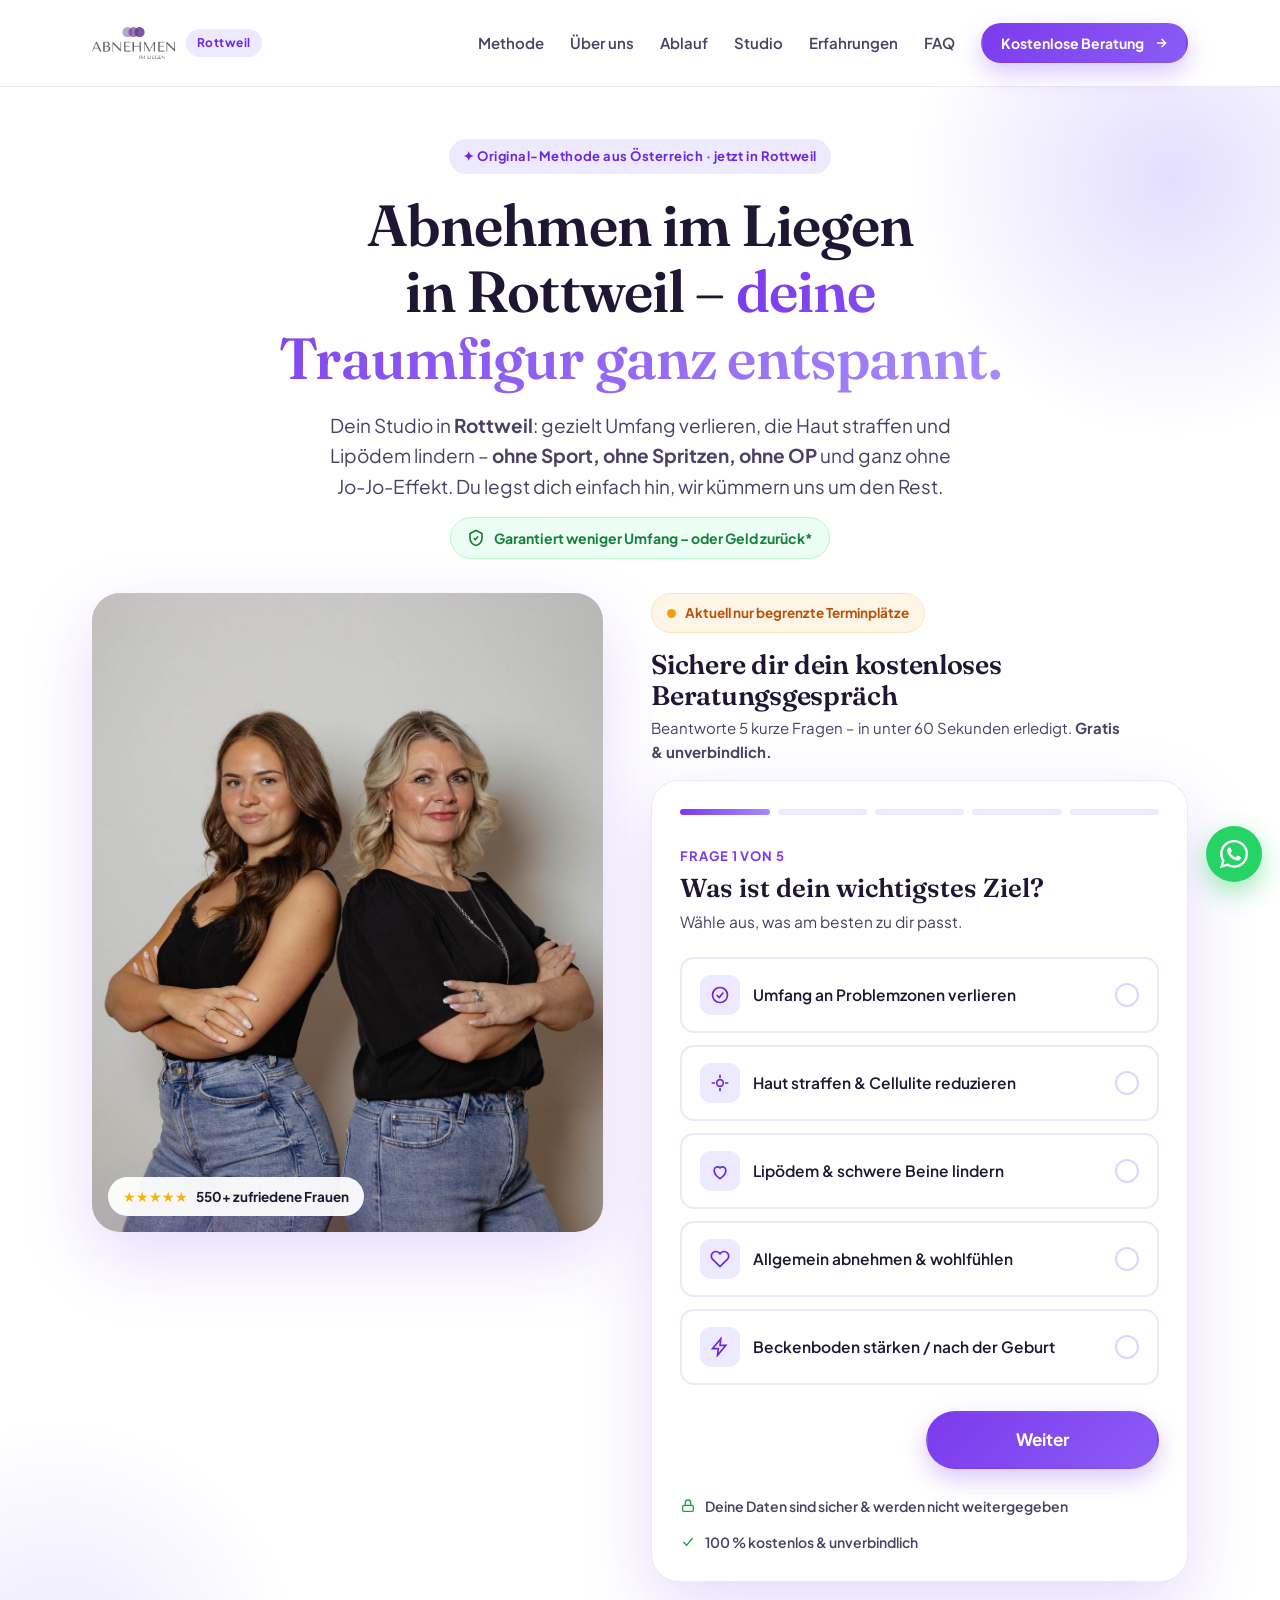
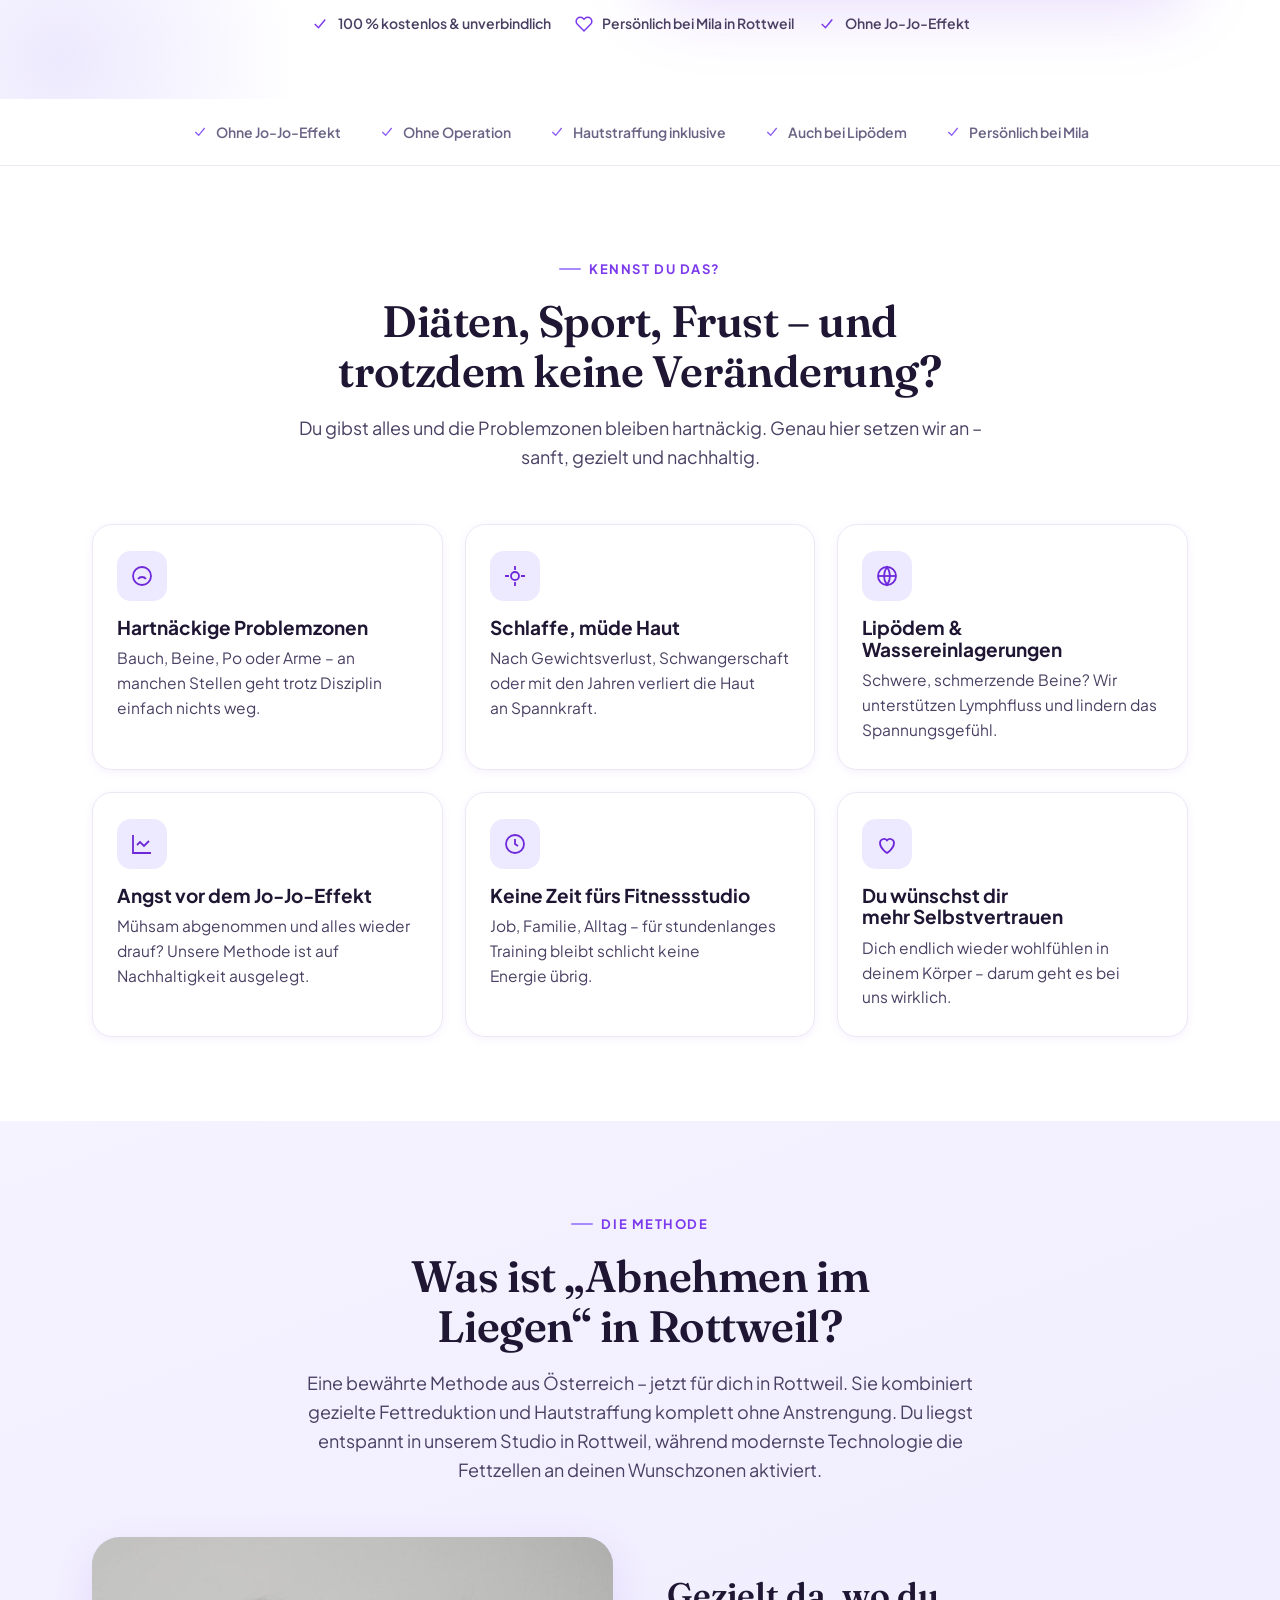
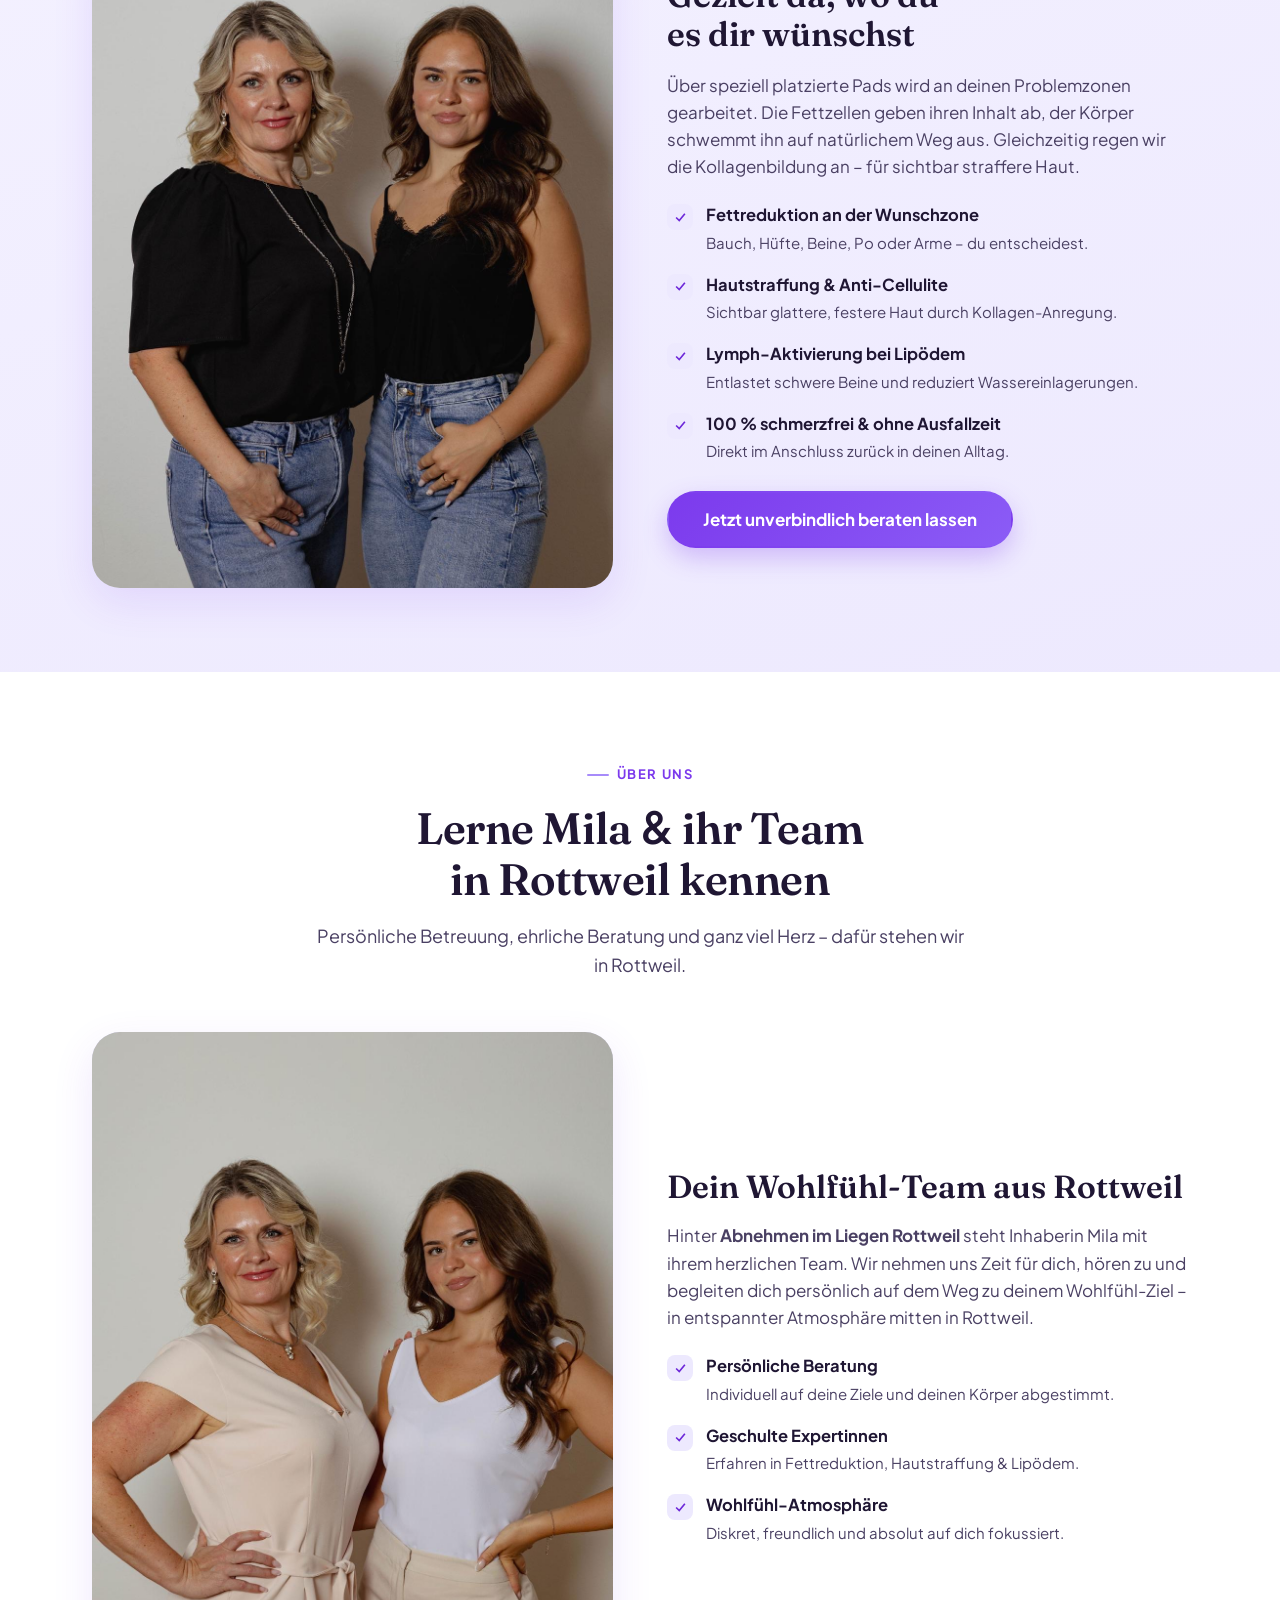
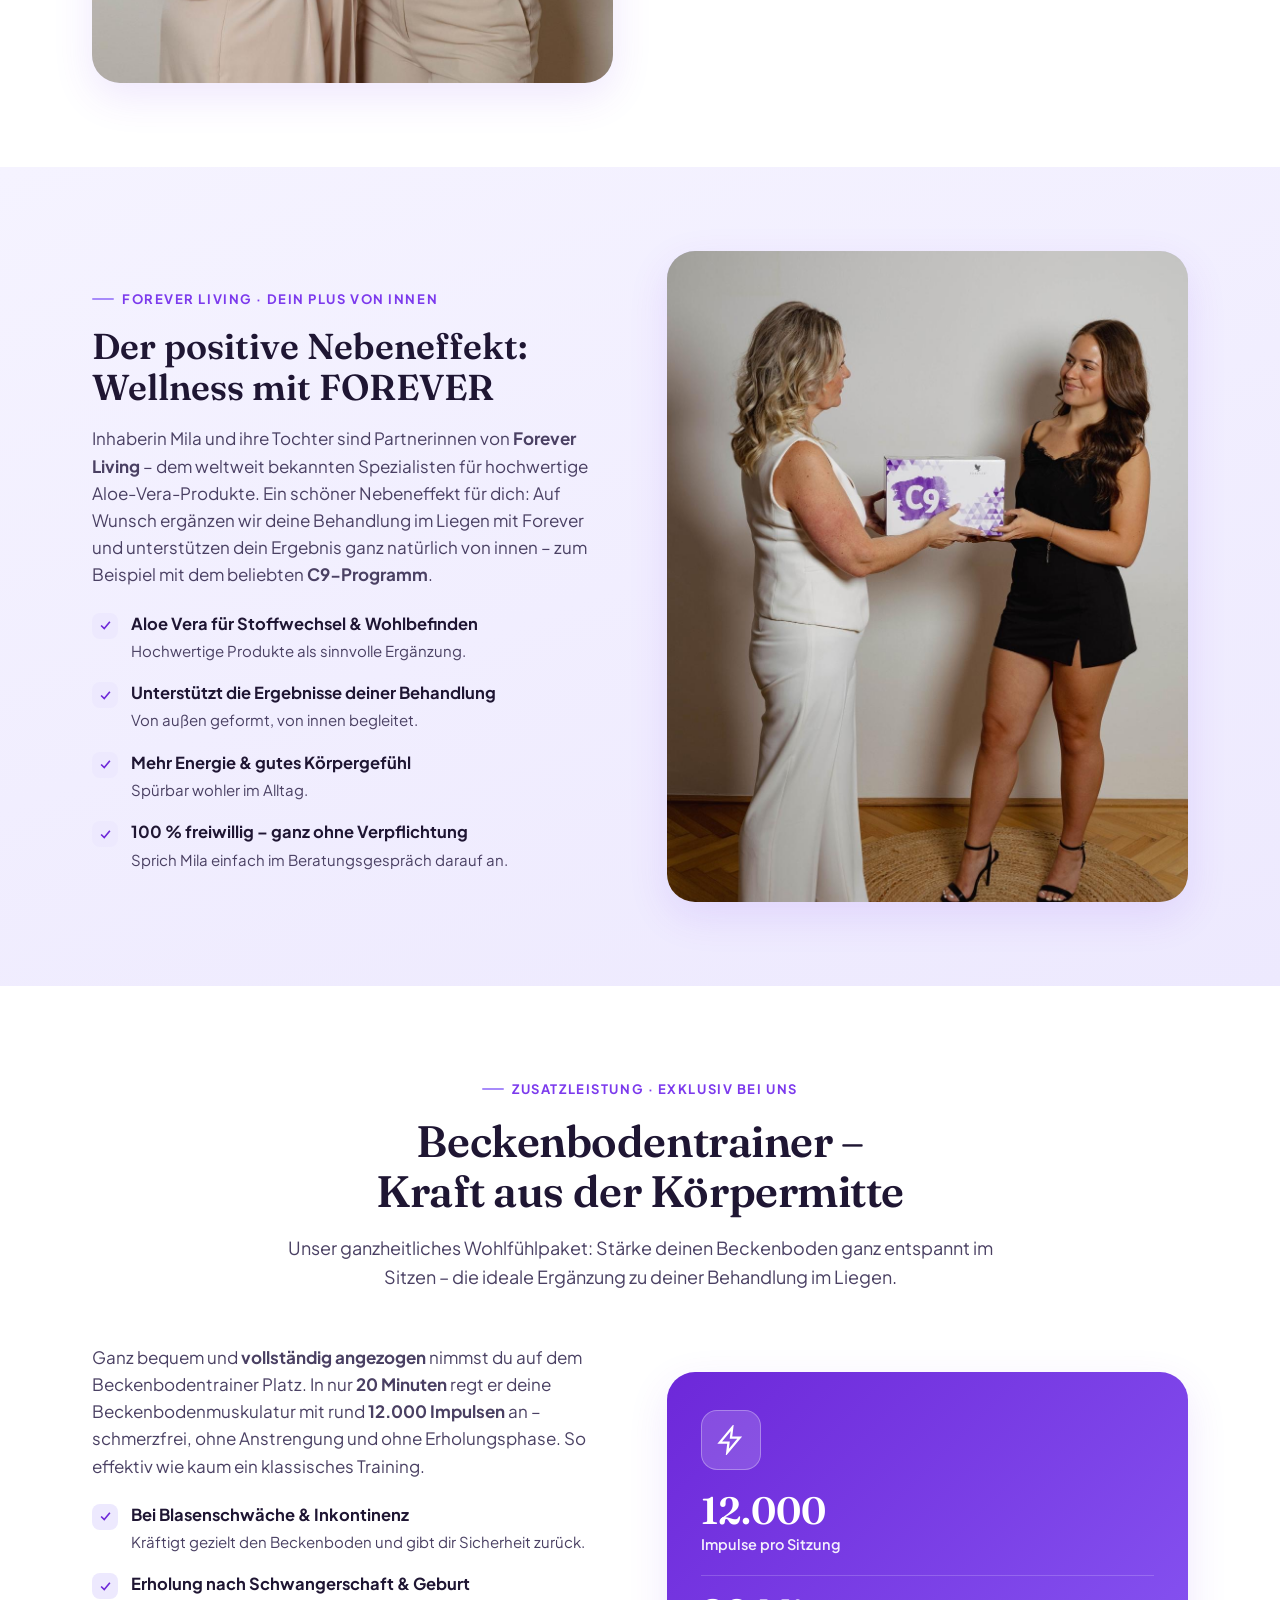
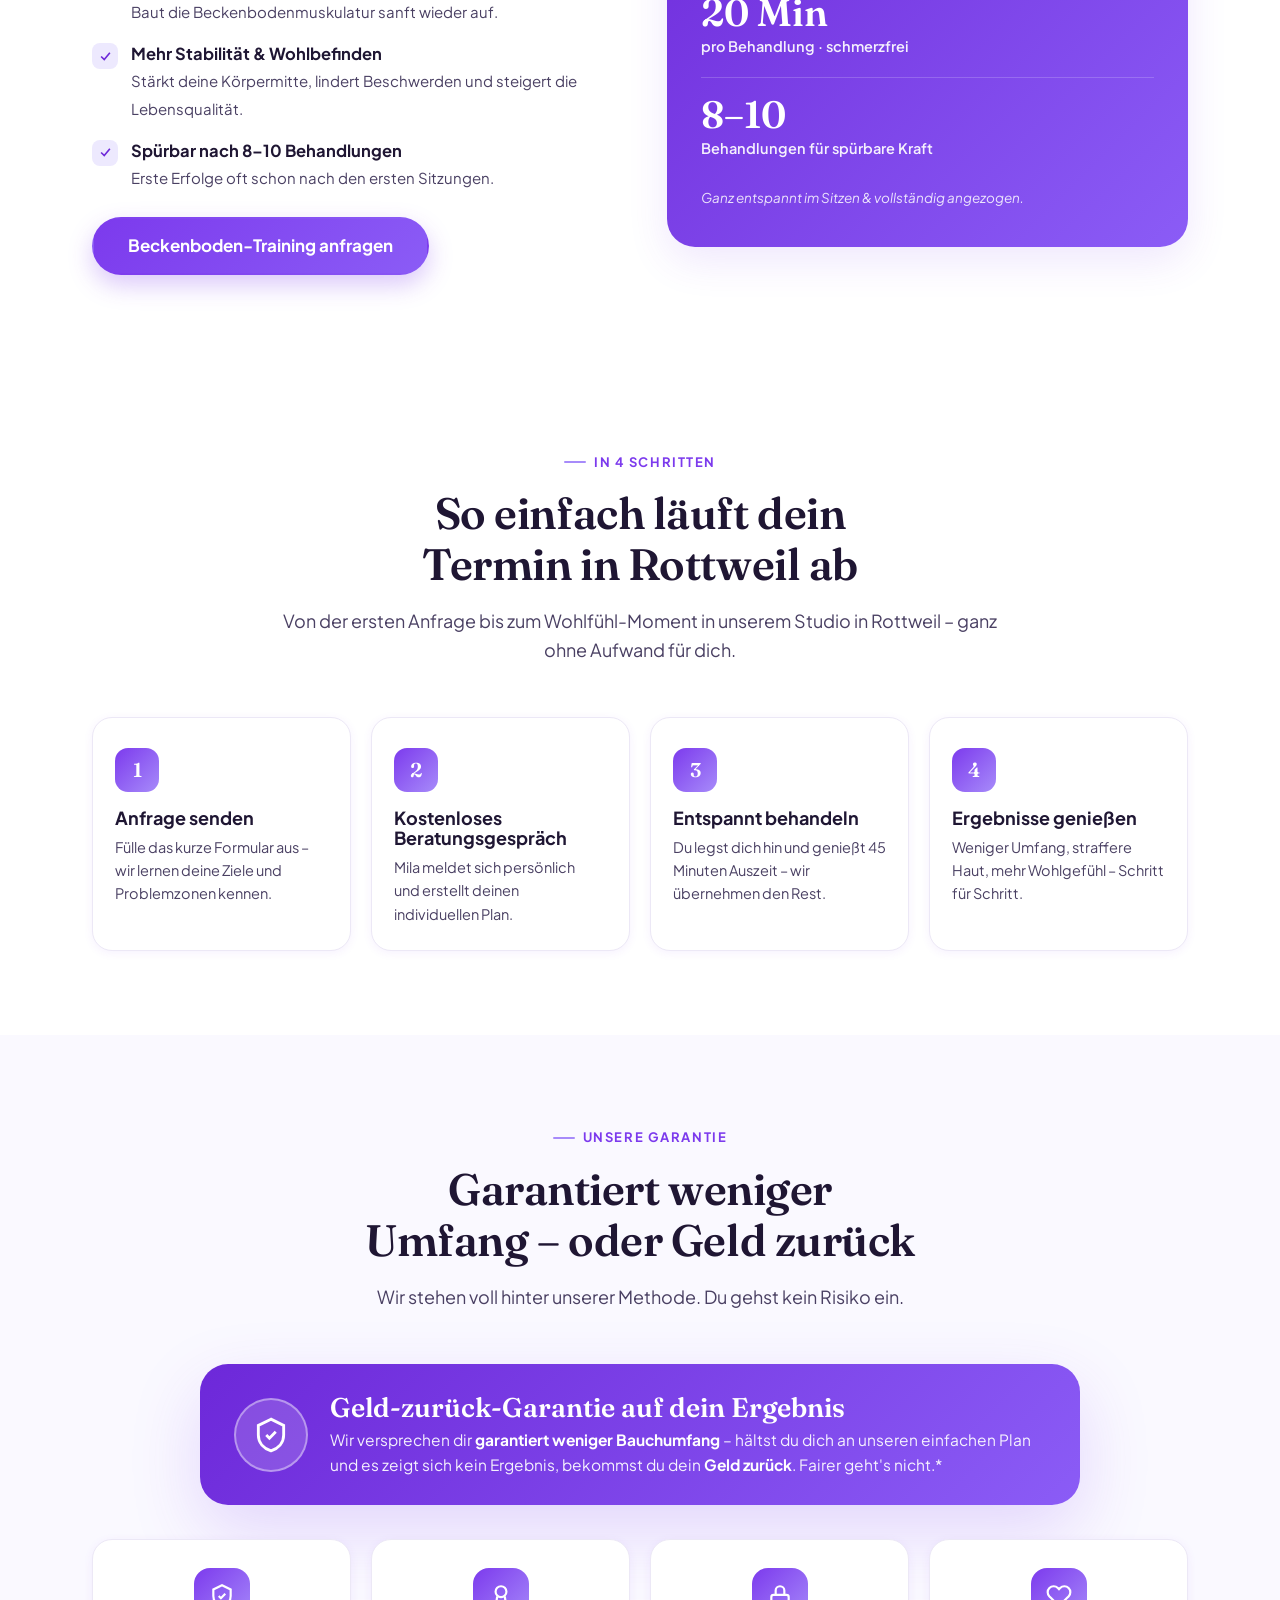
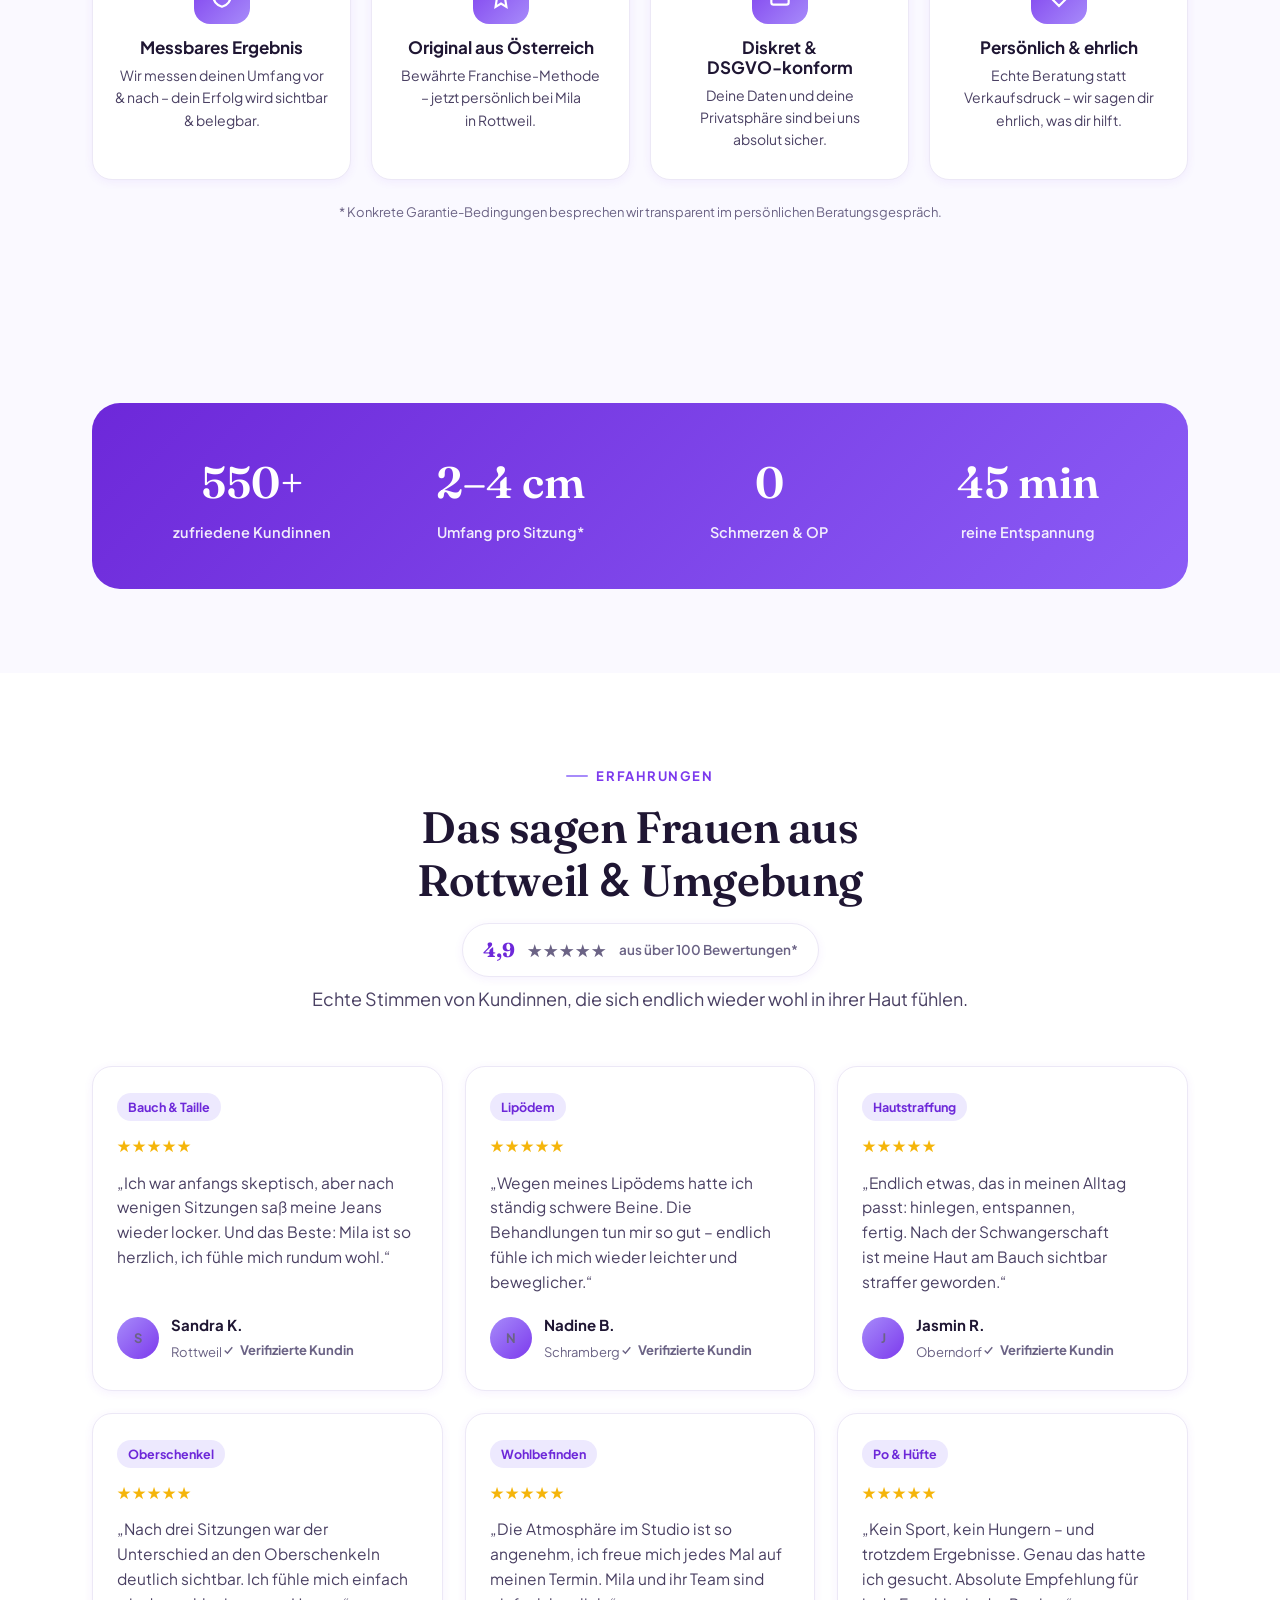
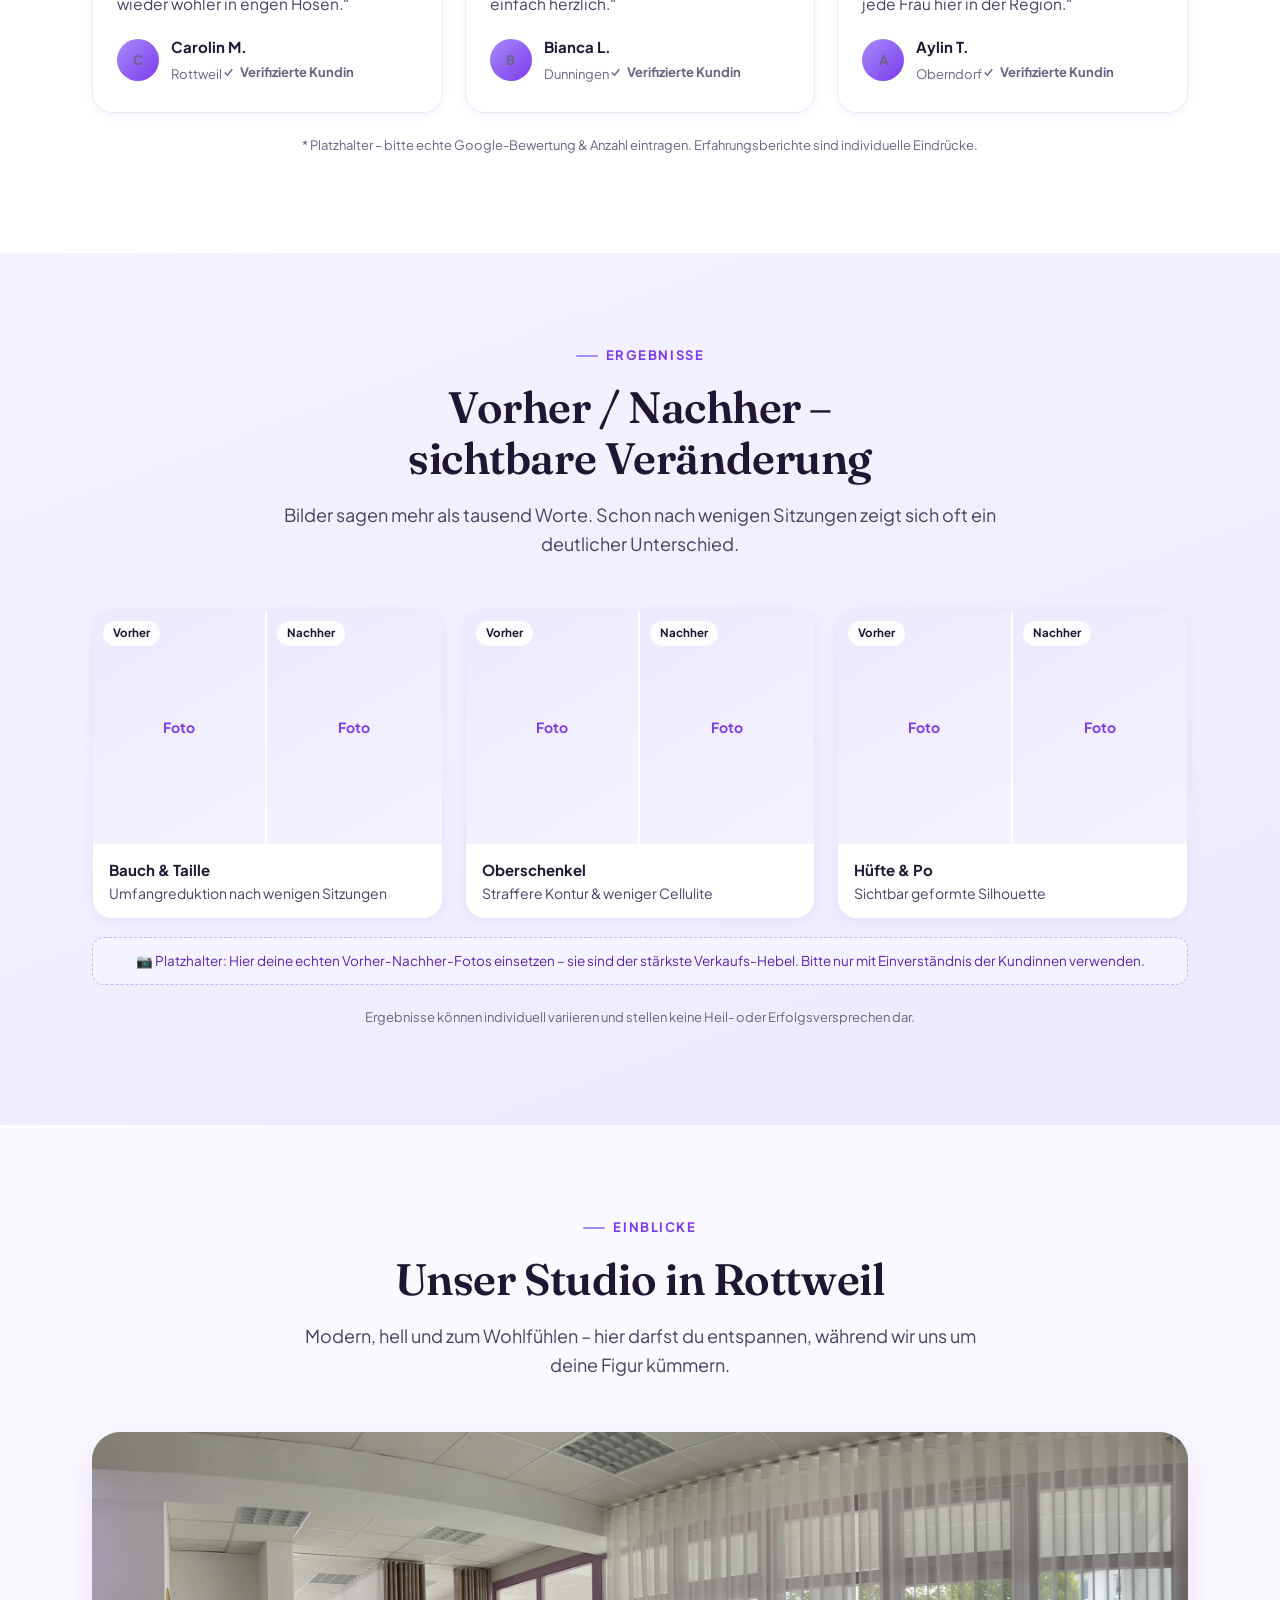
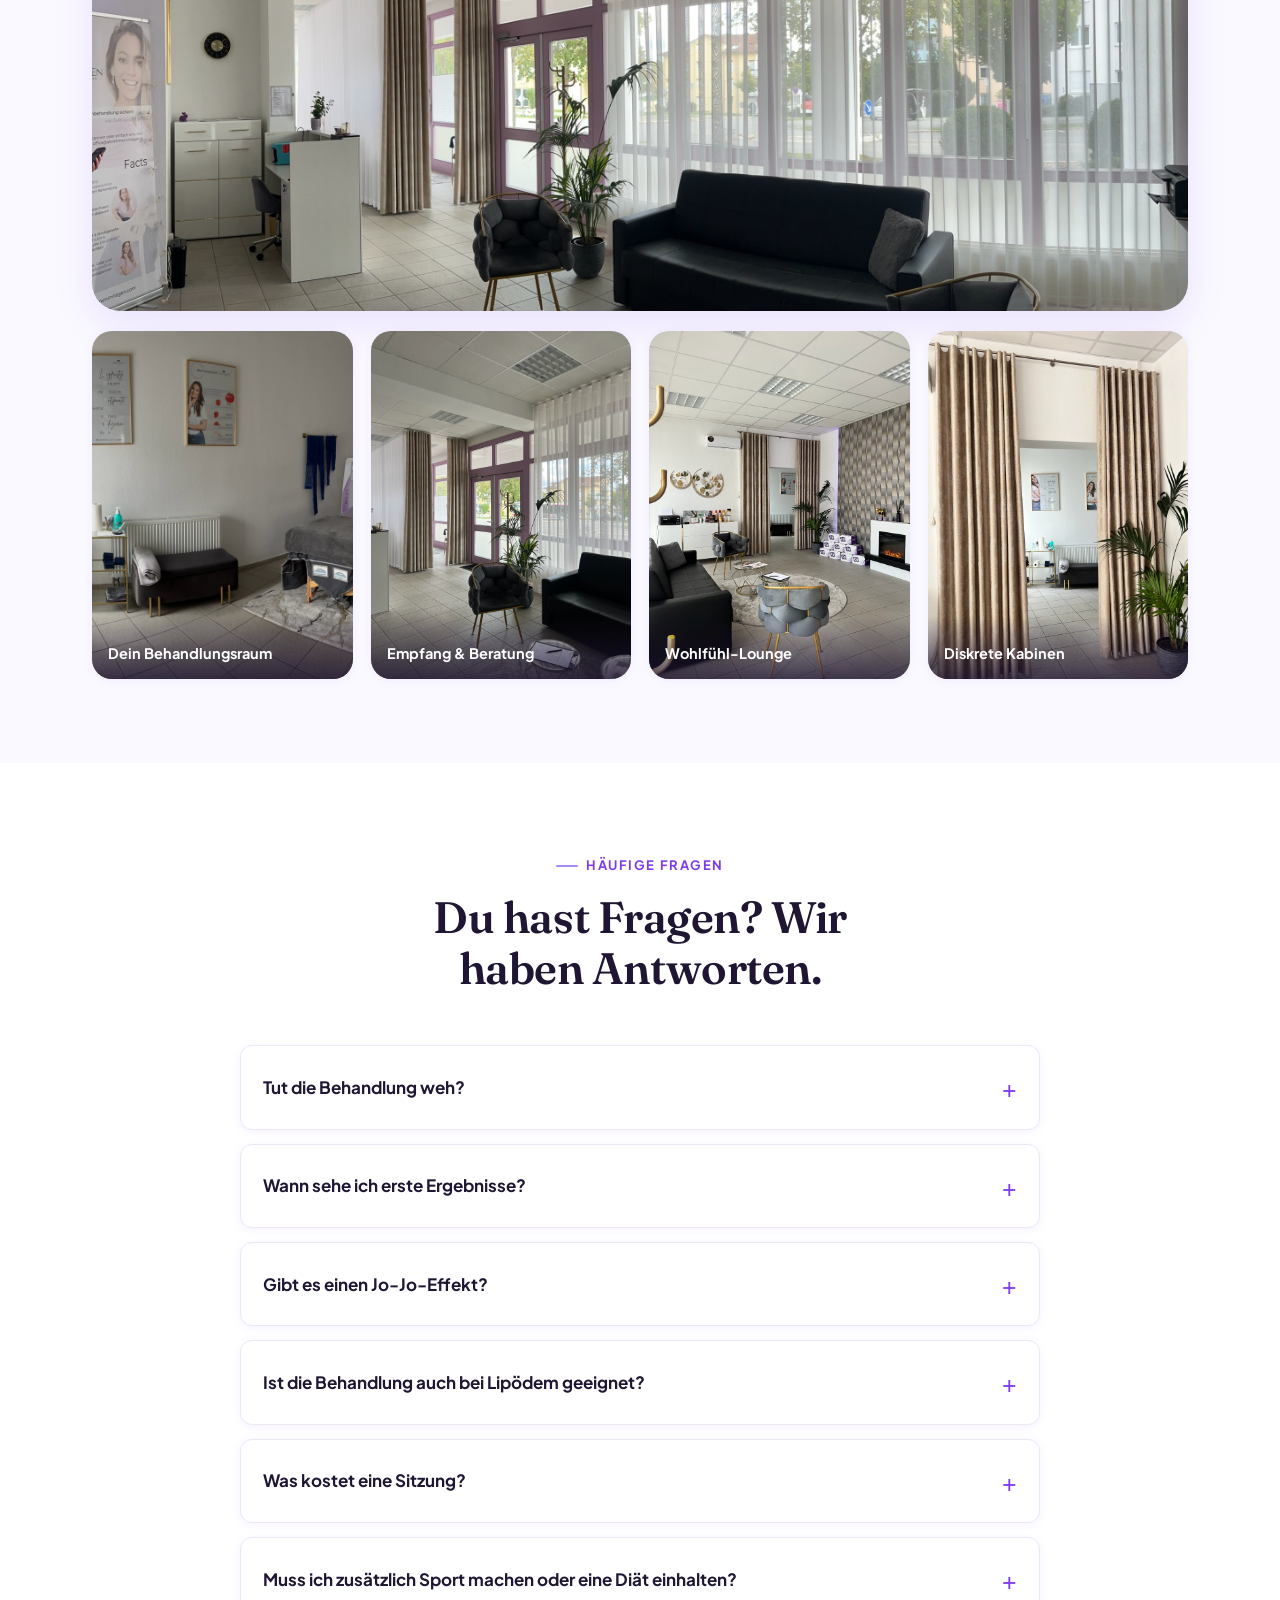
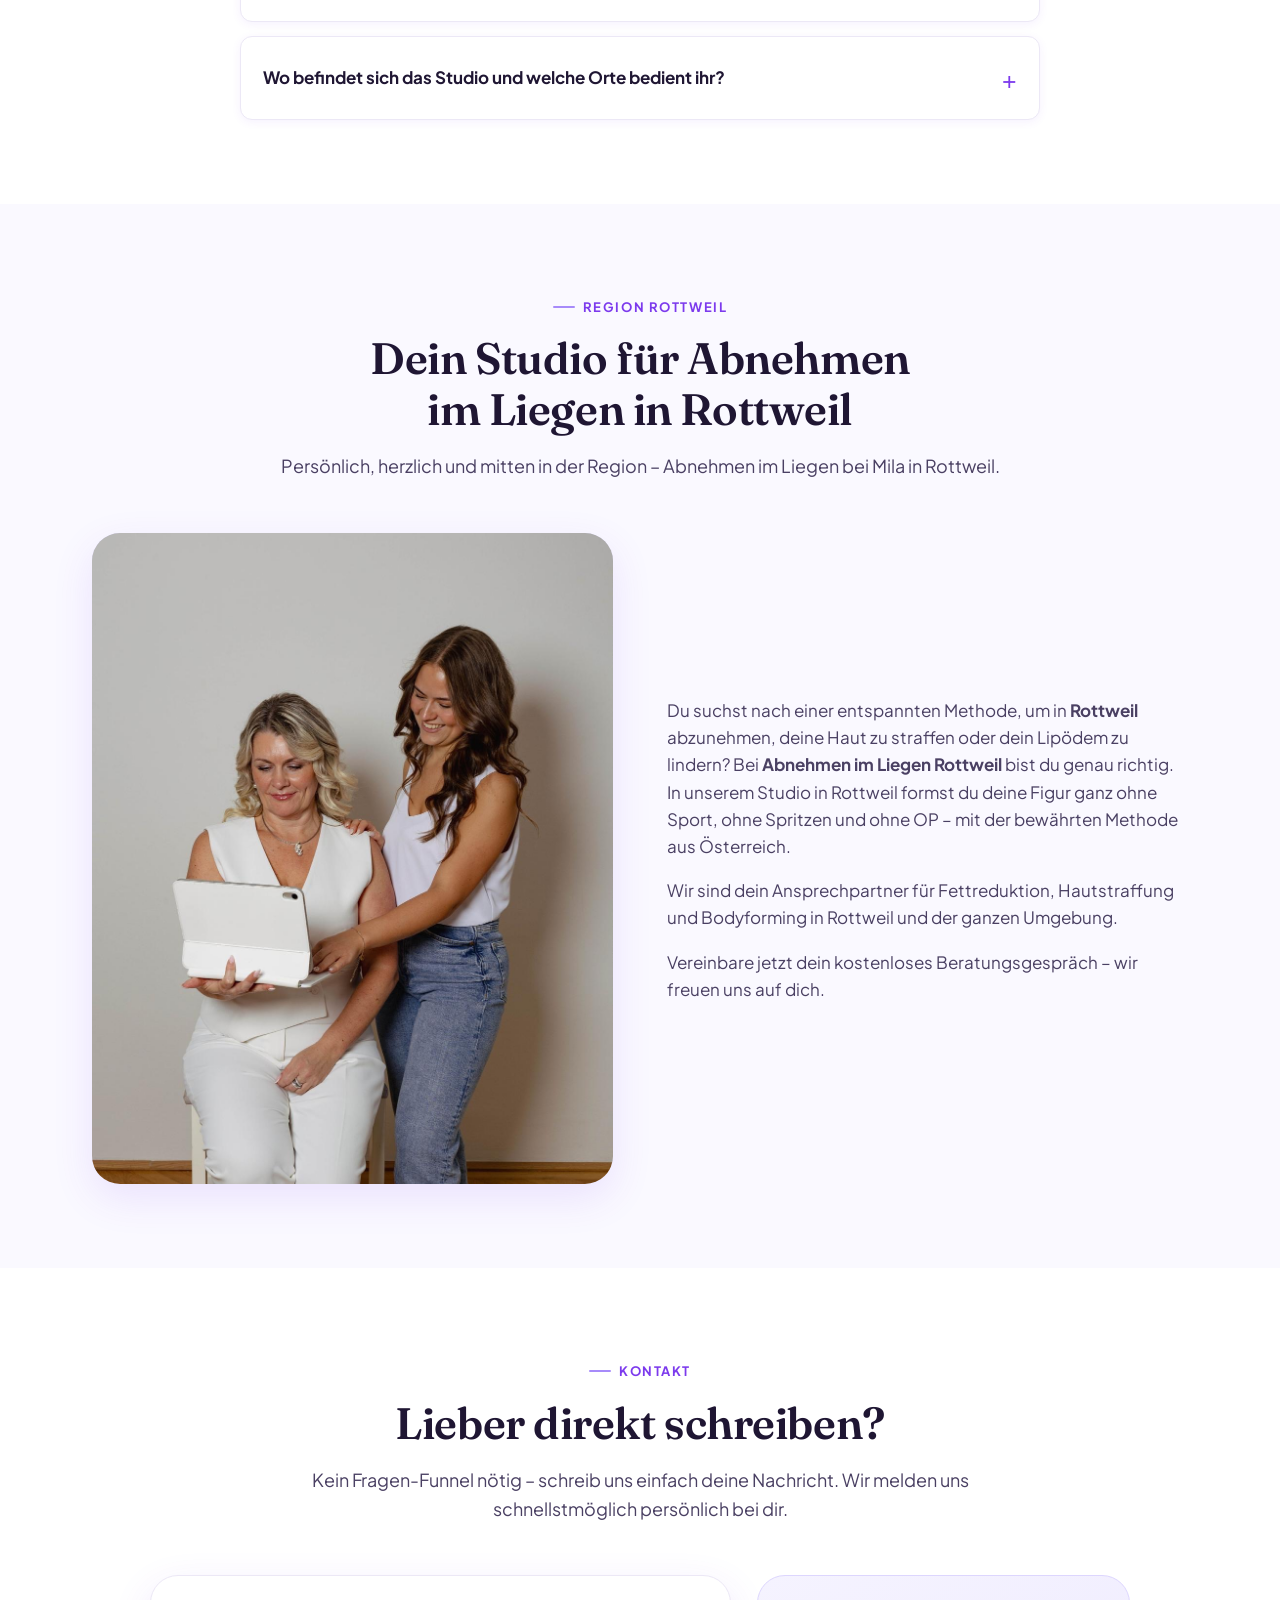
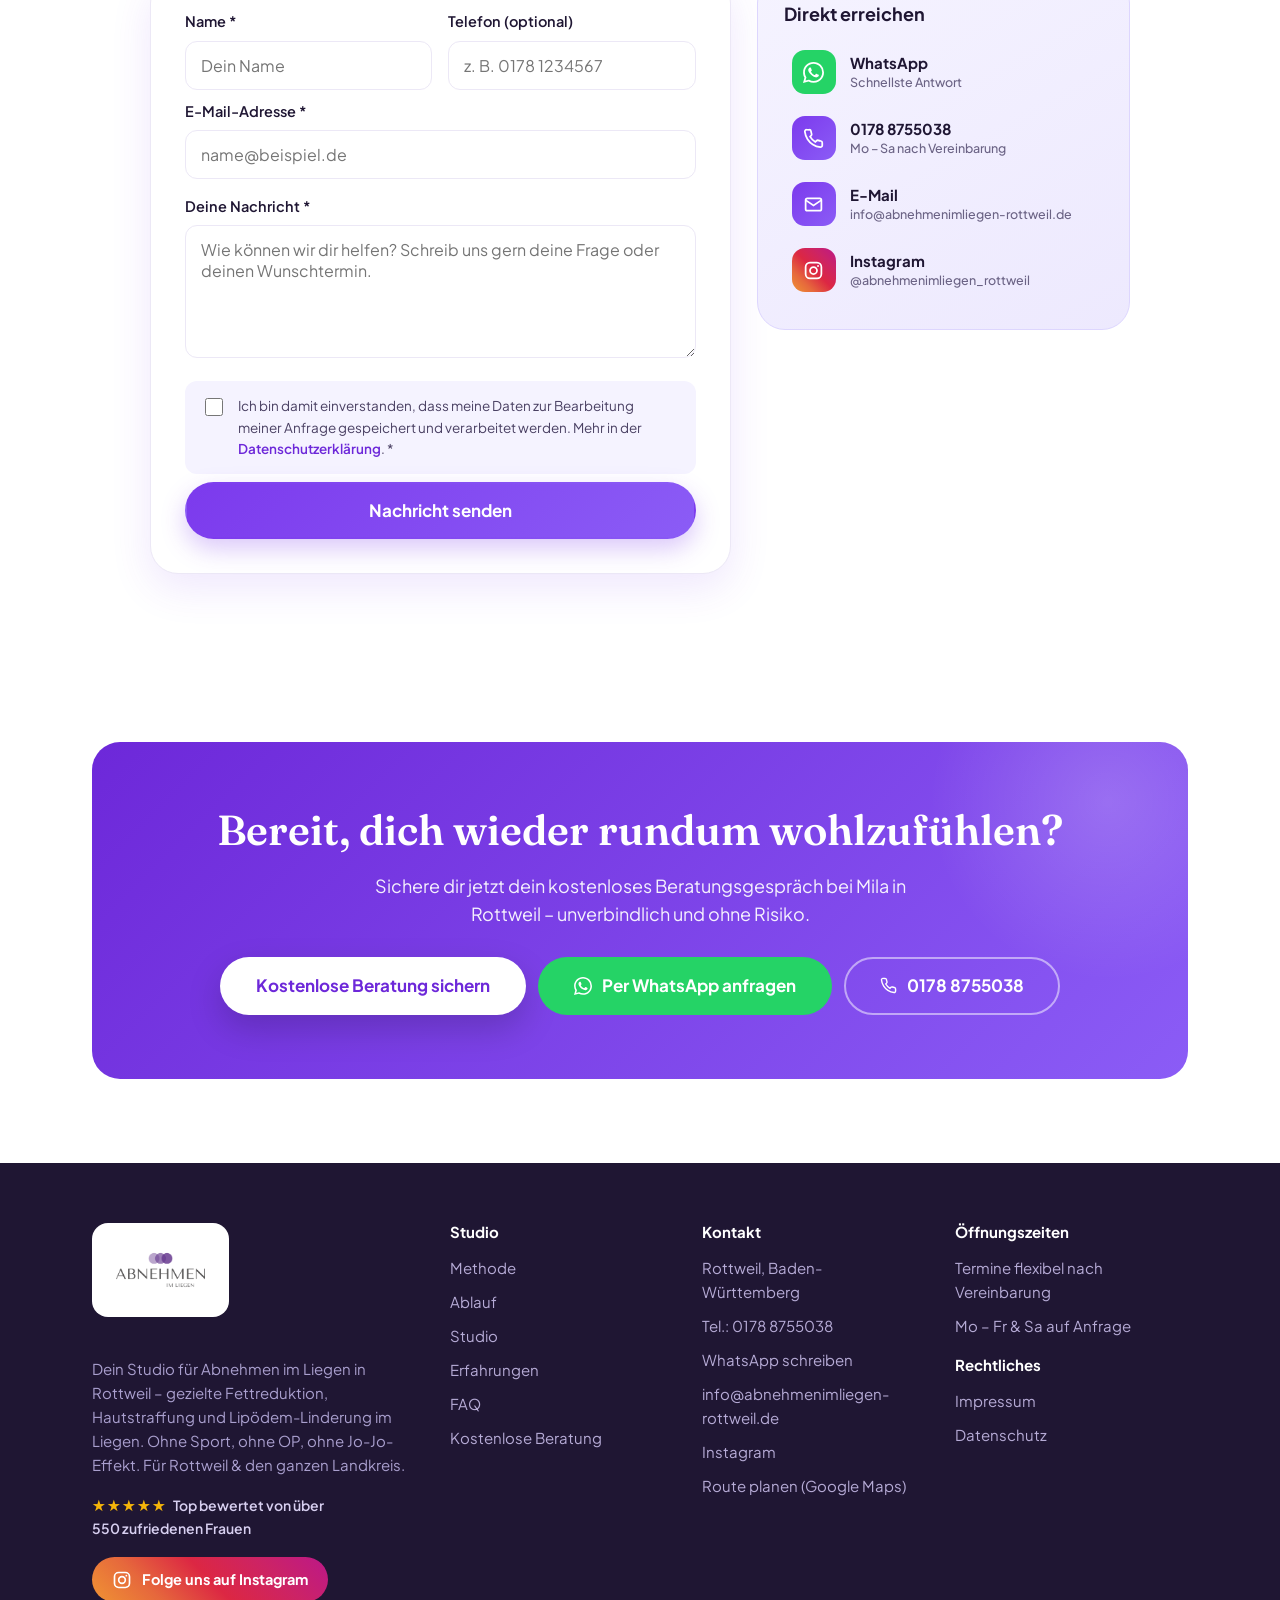
==== commit 580878ab: "Add files via upload" ====
--- a/index.html
+++ b/index.html
@@ -35,7 +35,7 @@
 <link rel="preconnect" href="https://fonts.googleapis.com" />
 <link rel="preconnect" href="https://fonts.gstatic.com" crossorigin />
 <link rel="dns-prefetch" href="https://formsubmit.co" />
-<link href="https://fonts.googleapis.com/css2?family=Fraunces:opsz,wght@9..144,400;9..144,500;9..144,600&family=Plus+Jakarta+Sans:wght@400;500;600;700;800&display=swap" rel="stylesheet" />
+<link href="https://fonts.googleapis.com/css2?family=Fraunces:opsz,wght,SOFT,WONK@9..144,400,0,0;9..144,500,0,0;9..144,600,0,0&family=Plus+Jakarta+Sans:wght@400;500;600;700;800&display=swap" rel="stylesheet" />
 <link rel="stylesheet" href="style.css" />
 
 <!-- Structured Data -->
@@ -926,7 +926,7 @@
         <h3>Direkt erreichen</h3>
         <ul class="contact-aside__list">
           <li><a href="https://wa.me/491788755038?text=Hallo%20Mila%2C%20ich%20habe%20eine%20Frage%20zu%20Abnehmen%20im%20Liegen%20in%20Rottweil." target="_blank" rel="noopener">
-            <span class="contact-aside__ico is-wa"><svg viewBox="0 0 24 24" width="20" height="20" fill="currentColor"><path d="M.06 24l1.7-6.2A11.9 11.9 0 1 1 12 24a11.9 11.9 0 0 1-5.7-1.45L.06 24zM6.6 20.2l.37.22a9.9 9.9 0 1 0-3.4-3.4l.23.37-1 3.5 3.8-1.09zM18 14.3c-.24-.12-1.45-.72-1.67-.8-.22-.08-.39-.12-.55.12-.16.24-.63.8-.77.96-.14.16-.28.18-.52.06-.24-.12-1.03-.38-1.96-1.21-.72-.64-1.21-1.44-1.35-1.68-.14-.24-.01-.37.11-.49.11-.11.24-.28.36-.42.12-.14.16-.24.24-.4.08-.16.04-.3-.02-.42-.06-.12-.55-1.33-.76-1.81-.2-.48-.4-.41-.55-.42h-.47c-.16 0-.42.06-.64.3-.22.24-.84.82-.84 2.01s.86 2.33.98 2.49c.12.16 1.7 2.6 4.12 3.64.58.25 1.03.4 1.38.51.58.18 1.1.16 1.52.1.46-.07 1.45-.59 1.65-1.16.2-.57.2-1.06.14-1.16-.06-.1-.22-.16-.46-.28z"/></svg></span>
+            <span class="contact-aside__ico is-wa"><svg viewBox="0 0 24 24" width="20" height="20" fill="currentColor"><path d="M17.472 14.382c-.297-.149-1.758-.867-2.03-.967-.273-.099-.471-.148-.67.15-.197.297-.767.966-.94 1.164-.173.199-.347.223-.644.075-.297-.15-1.255-.463-2.39-1.475-.883-.788-1.48-1.761-1.653-2.059-.173-.297-.018-.458.13-.606.134-.133.298-.347.446-.52.149-.174.198-.298.298-.497.099-.198.05-.371-.025-.52-.075-.149-.669-1.612-.916-2.207-.242-.579-.487-.5-.669-.51-.173-.008-.371-.01-.57-.01-.198 0-.52.074-.792.372-.272.297-1.04 1.016-1.04 2.479 0 1.462 1.065 2.875 1.213 3.074.149.198 2.096 3.2 5.077 4.487.709.306 1.262.489 1.694.625.712.227 1.36.195 1.871.118.571-.085 1.758-.719 2.006-1.413.248-.694.248-1.289.173-1.413-.074-.124-.272-.198-.57-.347m-5.421 7.403h-.004a9.87 9.87 0 01-5.031-1.378l-.361-.214-3.741.982.999-3.648-.235-.374a9.86 9.86 0 01-1.51-5.26c.001-5.45 4.436-9.884 9.888-9.884 2.64 0 5.122 1.03 6.988 2.898a9.825 9.825 0 012.893 6.994c-.003 5.45-4.437 9.885-9.885 9.885M20.52 3.449C18.24 1.245 15.24 0 12.045 0 5.463 0 .104 5.334.101 11.892c0 2.096.549 4.14 1.595 5.945L0 24l6.335-1.652a12.062 12.062 0 005.71 1.447h.005c6.585 0 11.946-5.335 11.949-11.893a11.821 11.821 0 00-3.484-8.413"/></svg></span>
             <span style="display:block">WhatsApp<small>Schnellste Antwort</small></span>
           </a></li>
           <li><a href="tel:+491788755038">
@@ -937,6 +937,10 @@
             <span class="contact-aside__ico"><svg viewBox="0 0 24 24" width="18" height="18" fill="none" stroke="currentColor" stroke-width="2"><rect x="3" y="5" width="18" height="14" rx="2"/><path d="m3 7 9 6 9-6"/></svg></span>
             <span style="display:block">E-Mail<small>info@abnehmenimliegen-rottweil.de</small></span>
           </a></li>
+          <li><a href="https://www.instagram.com/abnehmenimliegen_rottweil/" target="_blank" rel="noopener">
+            <span class="contact-aside__ico is-ig"><svg viewBox="0 0 24 24" width="18" height="18" fill="none" stroke="currentColor" stroke-width="2"><rect x="3" y="3" width="18" height="18" rx="5"/><circle cx="12" cy="12" r="4"/><circle cx="17.2" cy="6.8" r="1.1" fill="currentColor" stroke="none"/></svg></span>
+            <span style="display:block">Instagram<small>@abnehmenimliegen_rottweil</small></span>
+          </a></li>
         </ul>
       </aside>
     </div>
@@ -962,7 +966,7 @@
       <div class="cta-row">
         <a href="#beratung" class="btn btn--primary btn--lg">Kostenlose Beratung sichern</a>
         <a href="https://wa.me/491788755038?text=Hallo%20Mila%2C%20ich%20interessiere%20mich%20f%C3%BCr%20Abnehmen%20im%20Liegen%20in%20Rottweil." target="_blank" rel="noopener" class="btn btn--wa btn--lg">
-          <svg viewBox="0 0 24 24" width="18" height="18" fill="currentColor"><path d="M.06 24l1.7-6.2A11.9 11.9 0 1 1 12 24a11.9 11.9 0 0 1-5.7-1.45L.06 24zM6.6 20.2l.37.22a9.9 9.9 0 1 0-3.4-3.4l.23.37-1 3.5 3.8-1.09zM18 14.3c-.24-.12-1.45-.72-1.67-.8-.22-.08-.39-.12-.55.12-.16.24-.63.8-.77.96-.14.16-.28.18-.52.06-.24-.12-1.03-.38-1.96-1.21-.72-.64-1.21-1.44-1.35-1.68-.14-.24-.01-.37.11-.49.11-.11.24-.28.36-.42.12-.14.16-.24.24-.4.08-.16.04-.3-.02-.42-.06-.12-.55-1.33-.76-1.81-.2-.48-.4-.41-.55-.42h-.47c-.16 0-.42.06-.64.3-.22.24-.84.82-.84 2.01s.86 2.33.98 2.49c.12.16 1.7 2.6 4.12 3.64.58.25 1.03.4 1.38.51.58.18 1.1.16 1.52.1.46-.07 1.45-.59 1.65-1.16.2-.57.2-1.06.14-1.16-.06-.1-.22-.16-.46-.28z"/></svg>
+          <svg viewBox="0 0 24 24" width="18" height="18" fill="currentColor"><path d="M17.472 14.382c-.297-.149-1.758-.867-2.03-.967-.273-.099-.471-.148-.67.15-.197.297-.767.966-.94 1.164-.173.199-.347.223-.644.075-.297-.15-1.255-.463-2.39-1.475-.883-.788-1.48-1.761-1.653-2.059-.173-.297-.018-.458.13-.606.134-.133.298-.347.446-.52.149-.174.198-.298.298-.497.099-.198.05-.371-.025-.52-.075-.149-.669-1.612-.916-2.207-.242-.579-.487-.5-.669-.51-.173-.008-.371-.01-.57-.01-.198 0-.52.074-.792.372-.272.297-1.04 1.016-1.04 2.479 0 1.462 1.065 2.875 1.213 3.074.149.198 2.096 3.2 5.077 4.487.709.306 1.262.489 1.694.625.712.227 1.36.195 1.871.118.571-.085 1.758-.719 2.006-1.413.248-.694.248-1.289.173-1.413-.074-.124-.272-.198-.57-.347m-5.421 7.403h-.004a9.87 9.87 0 01-5.031-1.378l-.361-.214-3.741.982.999-3.648-.235-.374a9.86 9.86 0 01-1.51-5.26c.001-5.45 4.436-9.884 9.888-9.884 2.64 0 5.122 1.03 6.988 2.898a9.825 9.825 0 012.893 6.994c-.003 5.45-4.437 9.885-9.885 9.885M20.52 3.449C18.24 1.245 15.24 0 12.045 0 5.463 0 .104 5.334.101 11.892c0 2.096.549 4.14 1.595 5.945L0 24l6.335-1.652a12.062 12.062 0 005.71 1.447h.005c6.585 0 11.946-5.335 11.949-11.893a11.821 11.821 0 00-3.484-8.413"/></svg>
           Per WhatsApp anfragen
         </a>
         <a href="tel:+491788755038" class="btn btn--outline-light btn--lg">
@@ -990,6 +994,10 @@
         <div class="footer__rating">
           <span class="stars">★★★★★</span> Top bewertet von über 550&nbsp;zufriedenen Frauen
         </div>
+        <a href="https://www.instagram.com/abnehmenimliegen_rottweil/" target="_blank" rel="noopener" class="footer__ig">
+          <svg viewBox="0 0 24 24" width="20" height="20" fill="none" stroke="currentColor" stroke-width="2"><rect x="3" y="3" width="18" height="18" rx="5"/><circle cx="12" cy="12" r="4"/><circle cx="17.2" cy="6.8" r="1.1" fill="currentColor" stroke="none"/></svg>
+          Folge uns auf Instagram
+        </a>
       </div>
       <div>
         <h4>Studio</h4>
@@ -1035,7 +1043,7 @@
 
 <!-- Floating WhatsApp -->
 <a href="https://wa.me/491788755038?text=Hallo%20Mila%2C%20ich%20interessiere%20mich%20f%C3%BCr%20Abnehmen%20im%20Liegen%20in%20Rottweil." target="_blank" rel="noopener" class="wa-float" aria-label="WhatsApp schreiben">
-  <svg viewBox="0 0 24 24" width="28" height="28" fill="currentColor"><path d="M.06 24l1.7-6.2A11.9 11.9 0 1 1 12 24a11.9 11.9 0 0 1-5.7-1.45L.06 24zM6.6 20.2l.37.22a9.9 9.9 0 1 0-3.4-3.4l.23.37-1 3.5 3.8-1.09zM18 14.3c-.24-.12-1.45-.72-1.67-.8-.22-.08-.39-.12-.55.12-.16.24-.63.8-.77.96-.14.16-.28.18-.52.06-.24-.12-1.03-.38-1.96-1.21-.72-.64-1.21-1.44-1.35-1.68-.14-.24-.01-.37.11-.49.11-.11.24-.28.36-.42.12-.14.16-.24.24-.4.08-.16.04-.3-.02-.42-.06-.12-.55-1.33-.76-1.81-.2-.48-.4-.41-.55-.42h-.47c-.16 0-.42.06-.64.3-.22.24-.84.82-.84 2.01s.86 2.33.98 2.49c.12.16 1.7 2.6 4.12 3.64.58.25 1.03.4 1.38.51.58.18 1.1.16 1.52.1.46-.07 1.45-.59 1.65-1.16.2-.57.2-1.06.14-1.16-.06-.1-.22-.16-.46-.28z"/></svg>
+  <svg viewBox="0 0 24 24" width="28" height="28" fill="currentColor"><path d="M17.472 14.382c-.297-.149-1.758-.867-2.03-.967-.273-.099-.471-.148-.67.15-.197.297-.767.966-.94 1.164-.173.199-.347.223-.644.075-.297-.15-1.255-.463-2.39-1.475-.883-.788-1.48-1.761-1.653-2.059-.173-.297-.018-.458.13-.606.134-.133.298-.347.446-.52.149-.174.198-.298.298-.497.099-.198.05-.371-.025-.52-.075-.149-.669-1.612-.916-2.207-.242-.579-.487-.5-.669-.51-.173-.008-.371-.01-.57-.01-.198 0-.52.074-.792.372-.272.297-1.04 1.016-1.04 2.479 0 1.462 1.065 2.875 1.213 3.074.149.198 2.096 3.2 5.077 4.487.709.306 1.262.489 1.694.625.712.227 1.36.195 1.871.118.571-.085 1.758-.719 2.006-1.413.248-.694.248-1.289.173-1.413-.074-.124-.272-.198-.57-.347m-5.421 7.403h-.004a9.87 9.87 0 01-5.031-1.378l-.361-.214-3.741.982.999-3.648-.235-.374a9.86 9.86 0 01-1.51-5.26c.001-5.45 4.436-9.884 9.888-9.884 2.64 0 5.122 1.03 6.988 2.898a9.825 9.825 0 012.893 6.994c-.003 5.45-4.437 9.885-9.885 9.885M20.52 3.449C18.24 1.245 15.24 0 12.045 0 5.463 0 .104 5.334.101 11.892c0 2.096.549 4.14 1.595 5.945L0 24l6.335-1.652a12.062 12.062 0 005.71 1.447h.005c6.585 0 11.946-5.335 11.949-11.893a11.821 11.821 0 00-3.484-8.413"/></svg>
 </a>
 
 <!-- Sticky Mobile CTA -->
--- a/style.css
+++ b/style.css
@@ -590,6 +590,13 @@
 }
 .footer__logo img { height: 62px; width: auto; display: block; }
 .footer__rating { margin-top: 16px; font-size: 14px; font-weight: 600; color: #d7cff0; }
+.footer__ig {
+  display: inline-flex; align-items: center; gap: 10px; margin-top: 18px;
+  background: linear-gradient(45deg, #f09433, #e6683c 25%, #dc2743 50%, #cc2366 75%, #bc1888);
+  color: #fff; font-weight: 700; font-size: 14.5px; padding: 11px 20px; border-radius: 999px;
+  transition: transform .2s, box-shadow .2s;
+}
+.footer__ig:hover { color: #fff; transform: translateY(-2px); box-shadow: 0 10px 24px rgba(220,39,67,.4); }
 .footer__rating .stars { font-size: 15px; margin-right: 4px; }
 
 /* ---------- Garantie-Band ---------- */
@@ -716,14 +723,20 @@
   border: 1px solid var(--violet-200); border-radius: var(--radius-lg); padding: 28px 26px;
 }
 .contact-aside h3 { font-size: 18px; margin-bottom: 16px; }
-.contact-aside__list { list-style: none; padding: 0; margin: 0; display: grid; gap: 14px; }
-.contact-aside__list a, .contact-aside__list span { display: flex; align-items: center; gap: 12px; color: var(--ink); font-weight: 600; font-size: 15px; }
+.contact-aside__list { list-style: none; padding: 0; margin: 0; display: grid; gap: 4px; }
+.contact-aside__list a {
+  display: flex; align-items: center; gap: 14px; padding: 9px 8px; border-radius: 14px;
+  color: var(--ink); font-weight: 700; font-size: 15px; line-height: 1.25; transition: background .15s;
+}
+.contact-aside__list a:hover { background: rgba(255,255,255,.55); color: var(--ink); }
 .contact-aside__ico {
-  width: 40px; height: 40px; border-radius: 12px; flex: 0 0 auto; display: grid; place-items: center;
-  background: #fff; color: var(--violet-700); box-shadow: var(--shadow-sm);
-}
-.contact-aside__ico.is-wa { background: #25d366; color: #fff; }
-.contact-aside__list small { display: block; color: var(--muted); font-weight: 500; font-size: 12.5px; }
+  width: 44px; height: 44px; border-radius: 13px; flex: 0 0 auto; display: grid; place-items: center;
+  background: linear-gradient(135deg, var(--violet-600), var(--violet-500)); color: #fff;
+}
+.contact-aside__ico svg { width: 21px; height: 21px; }
+.contact-aside__ico.is-wa { background: #25d366; }
+.contact-aside__ico.is-ig { background: linear-gradient(45deg, #f09433, #e6683c 25%, #dc2743 50%, #cc2366 75%, #bc1888); }
+.contact-aside__list small { display: block; color: var(--muted); font-weight: 500; font-size: 12.5px; margin-top: 2px; }
 .contact-done { text-align: center; padding: 20px 0; }
 .contact-done .ico { width: 70px; height: 70px; border-radius: 50%; margin: 0 auto 16px; background: var(--violet-100); color: var(--violet-700); display: grid; place-items: center; }
 .contact-done h3 { font-family: var(--font-display); font-weight: 600; font-size: 25px; }
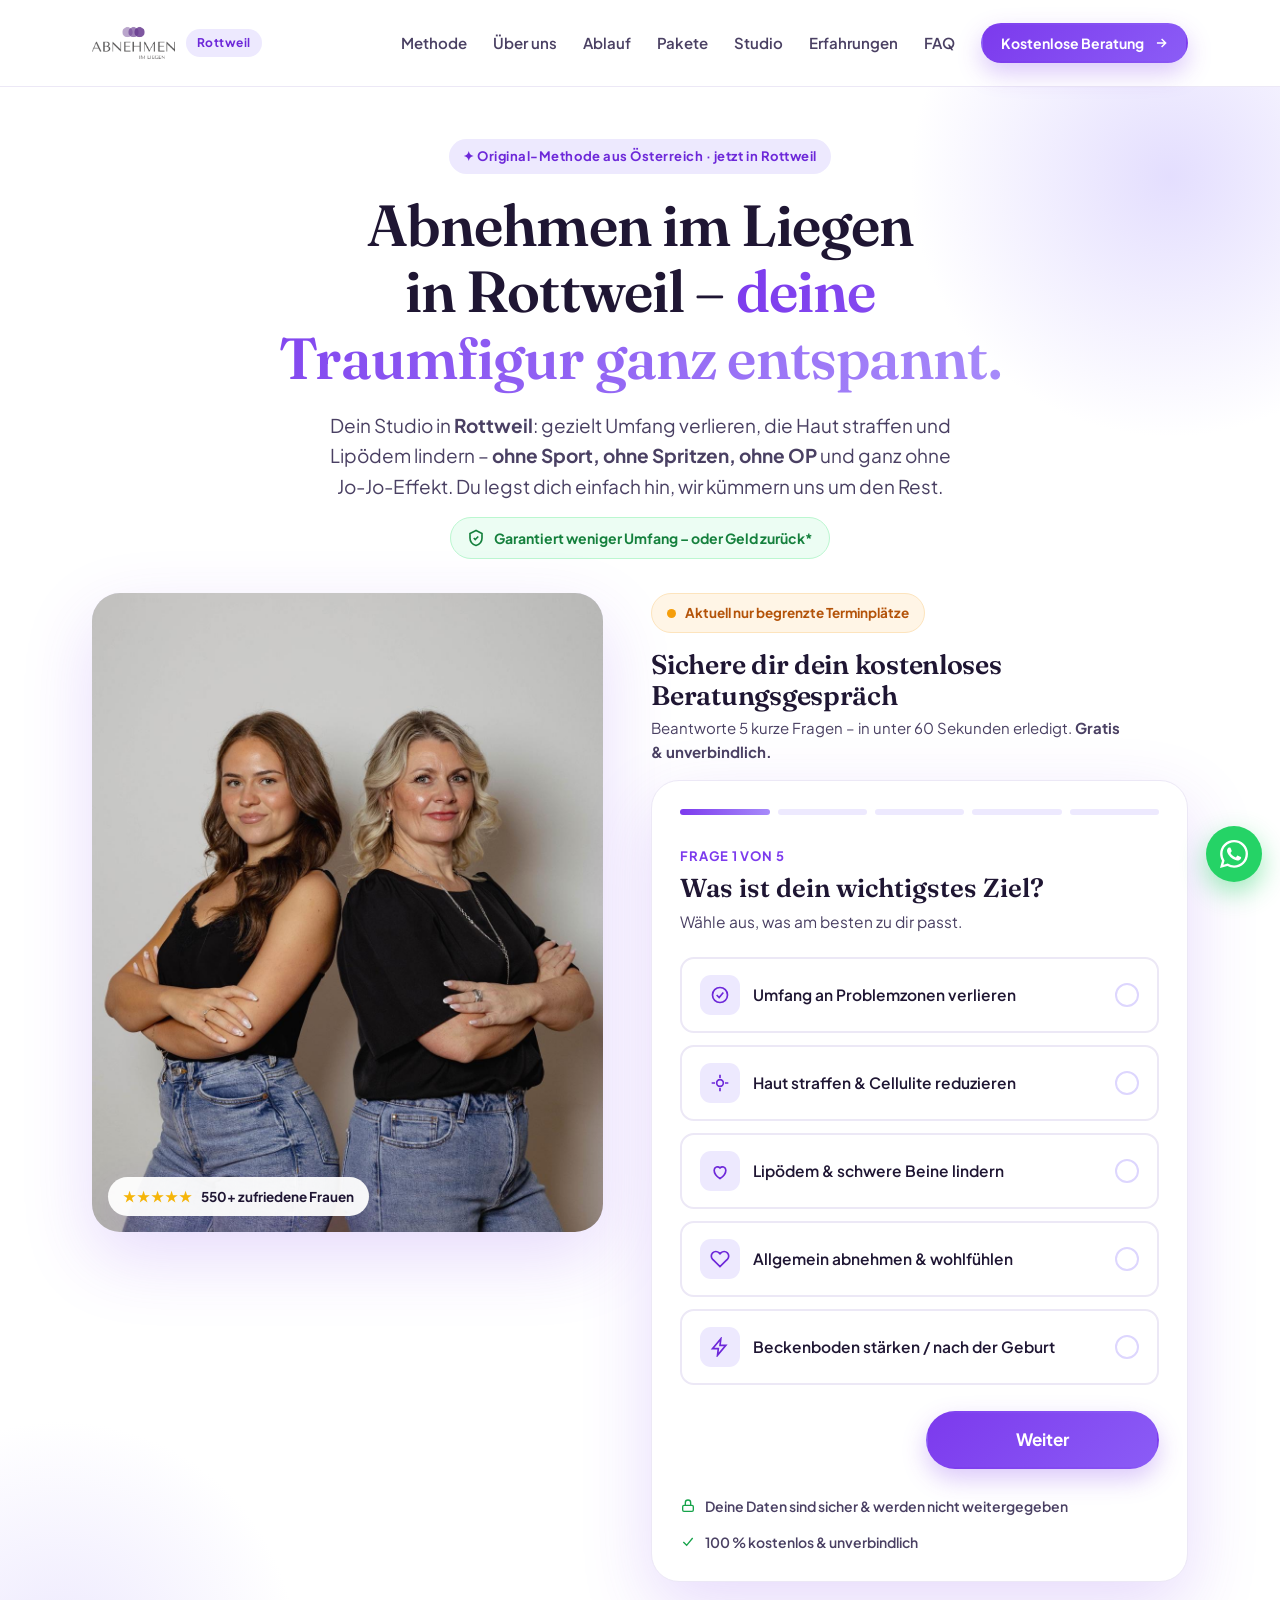
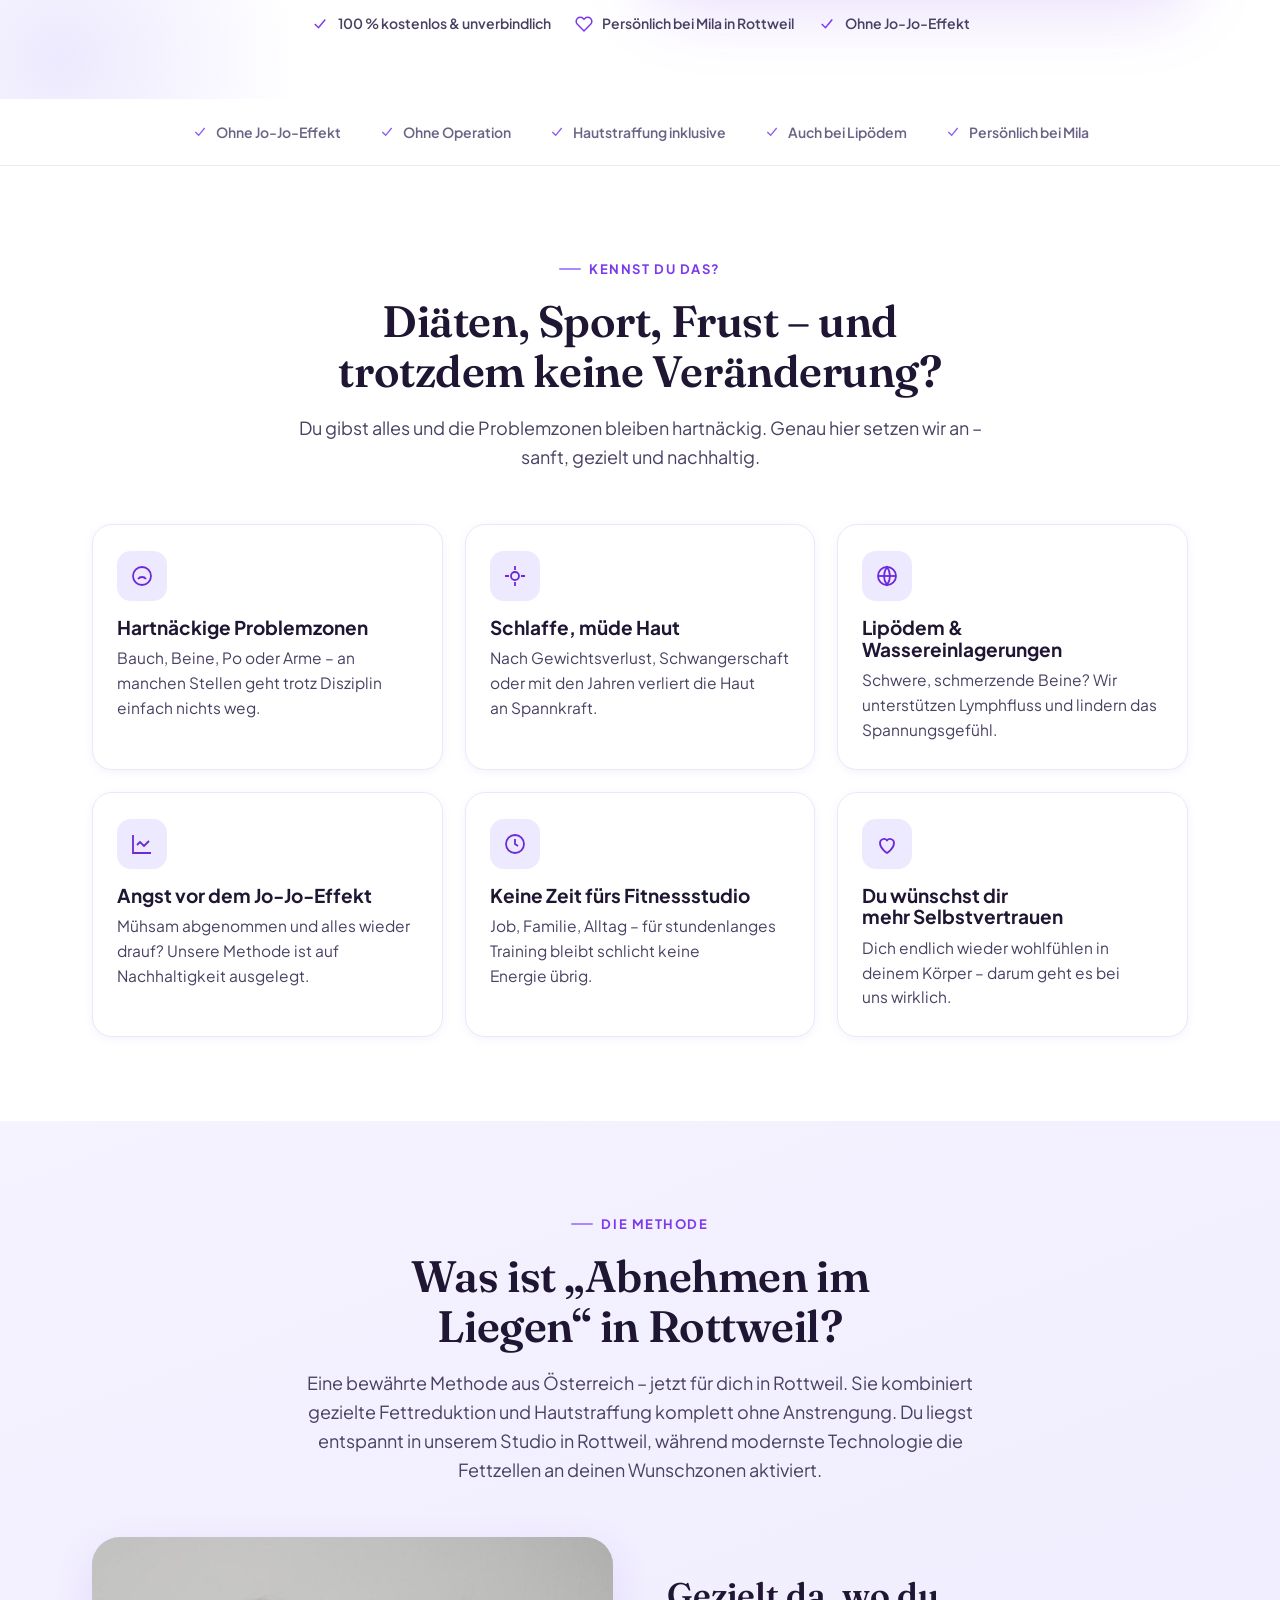
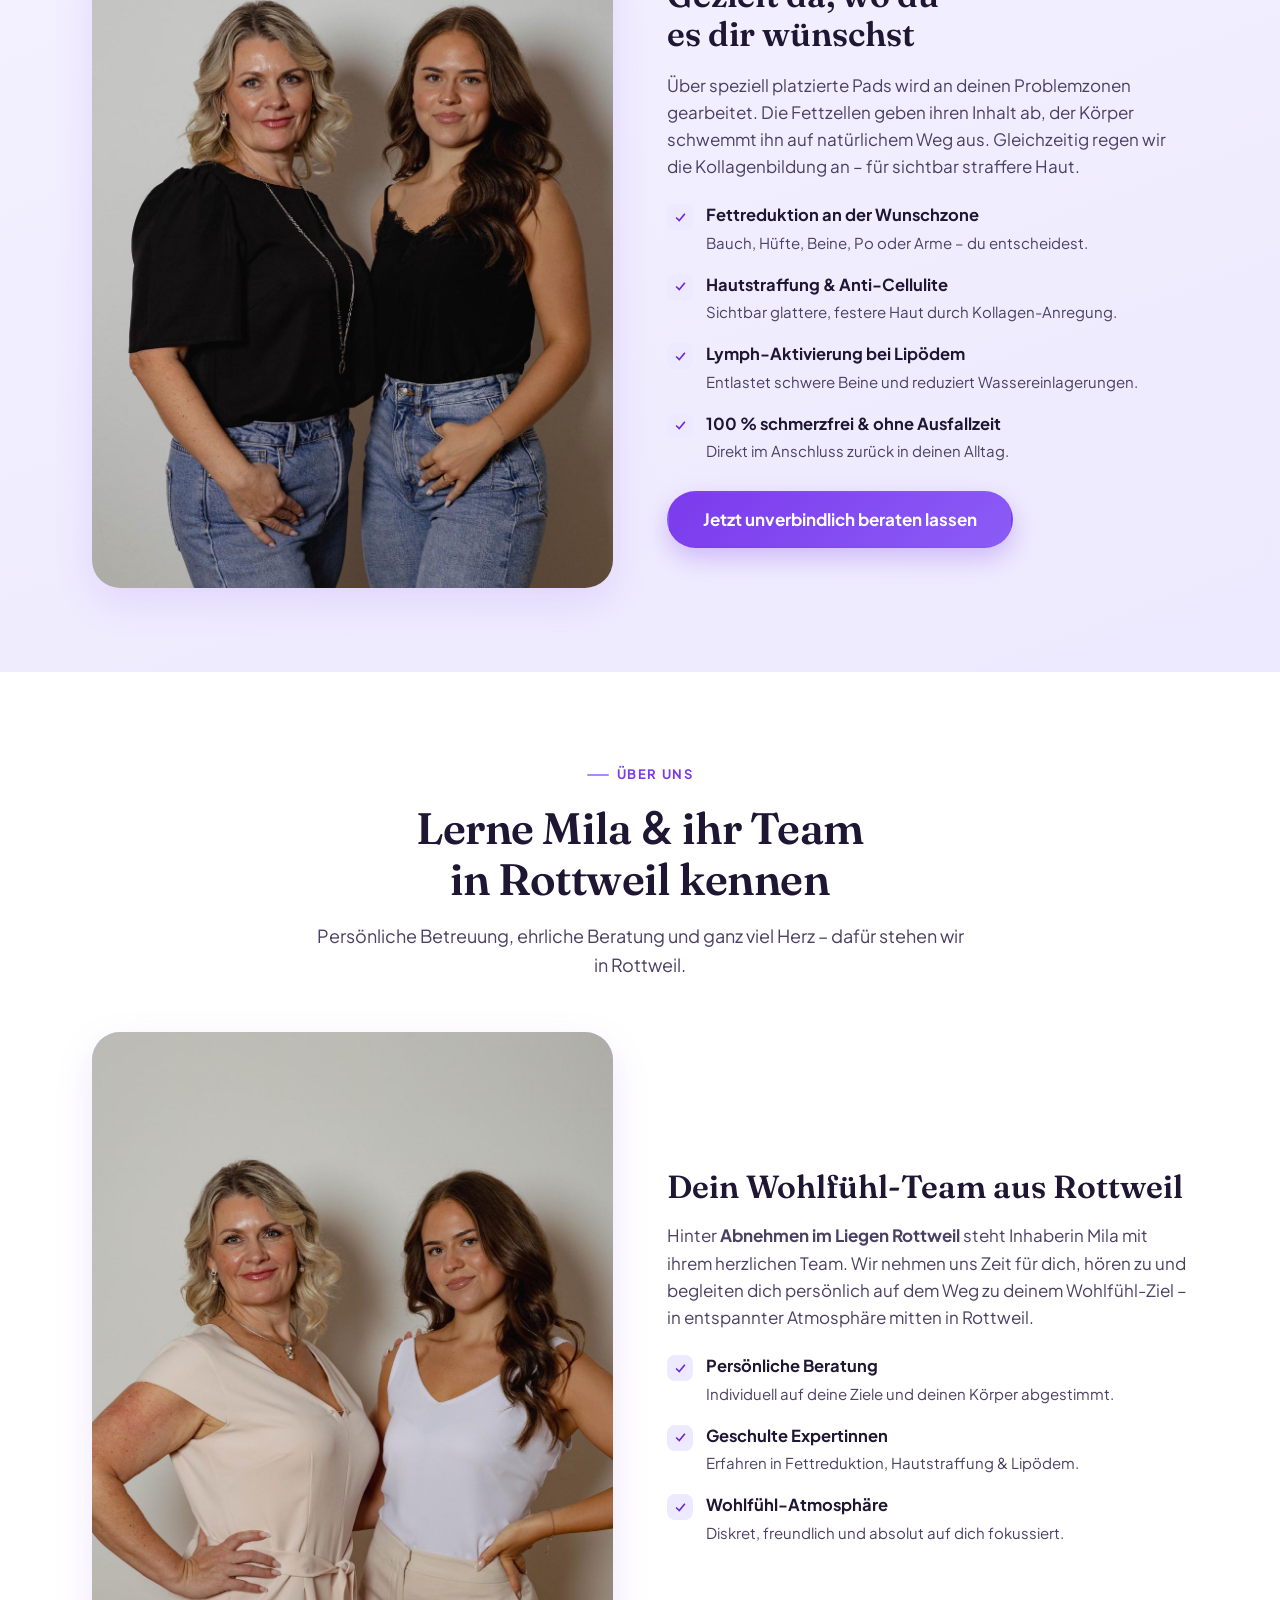
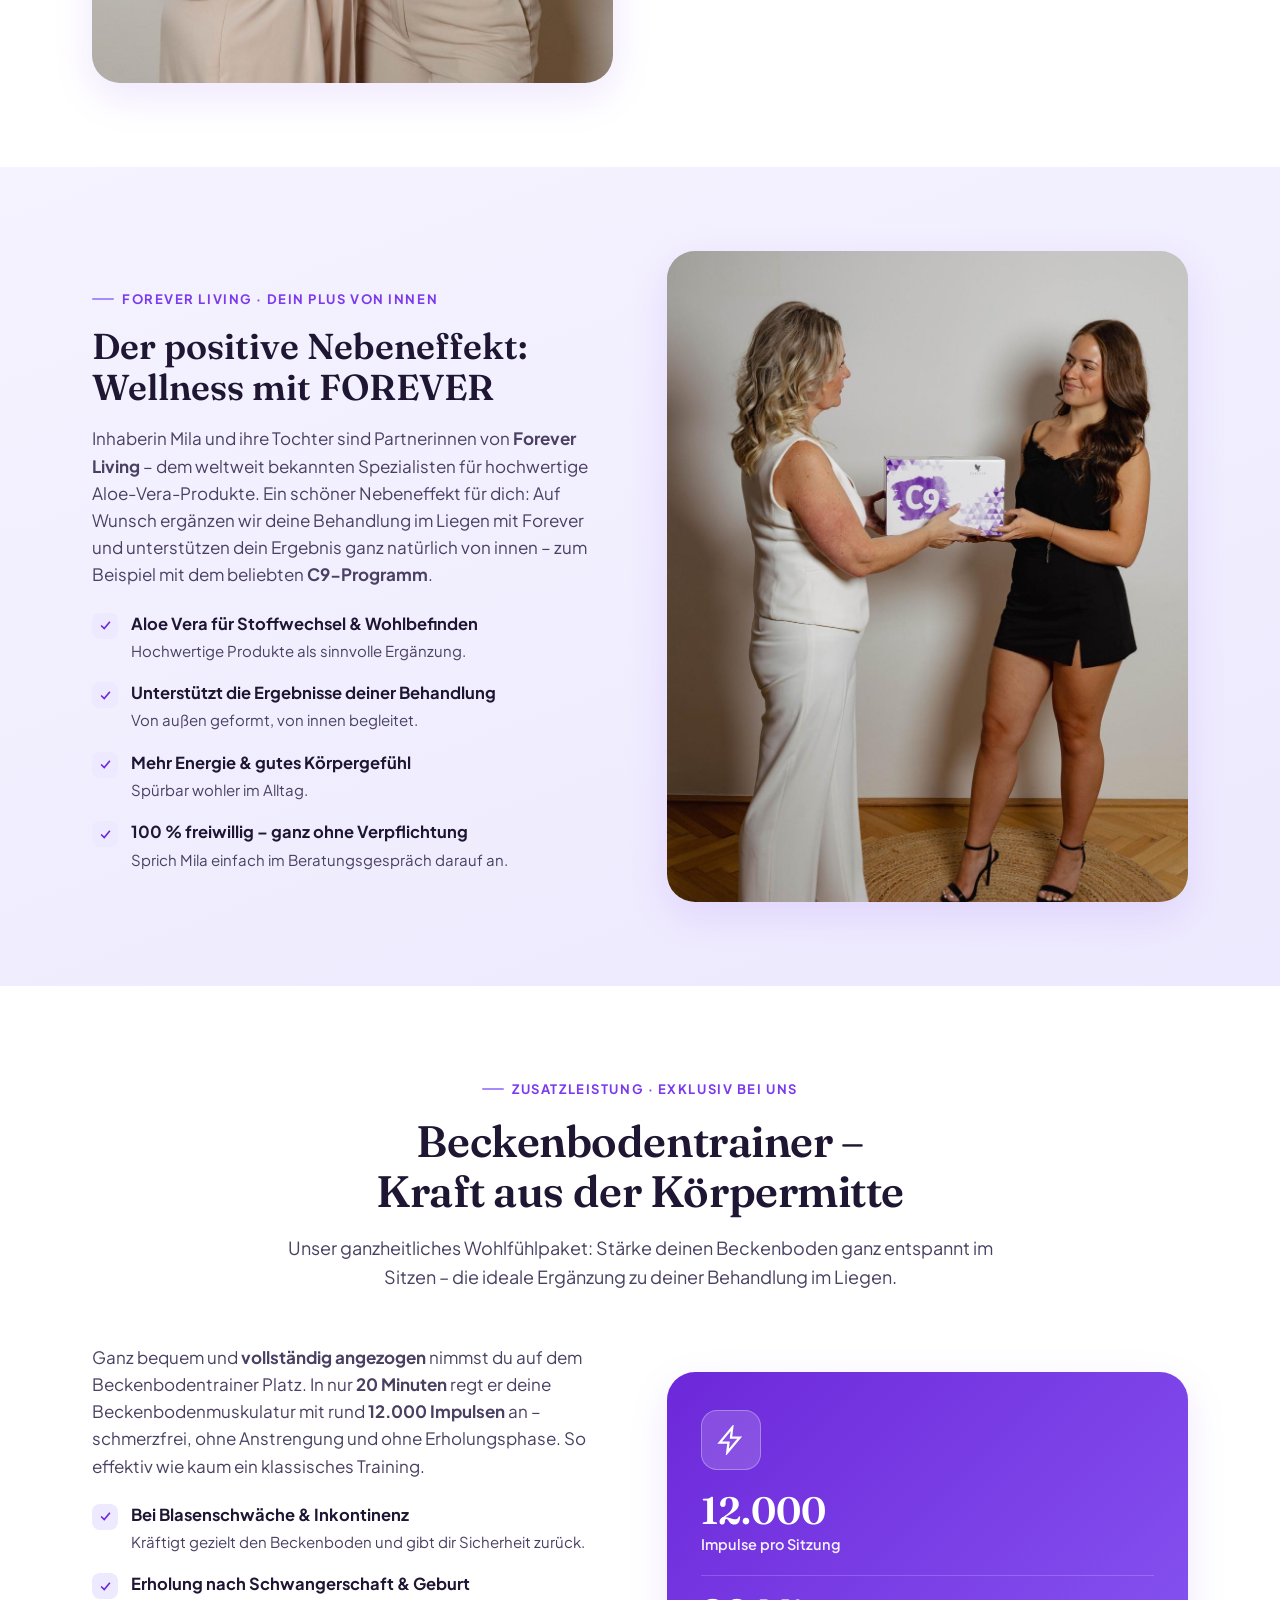
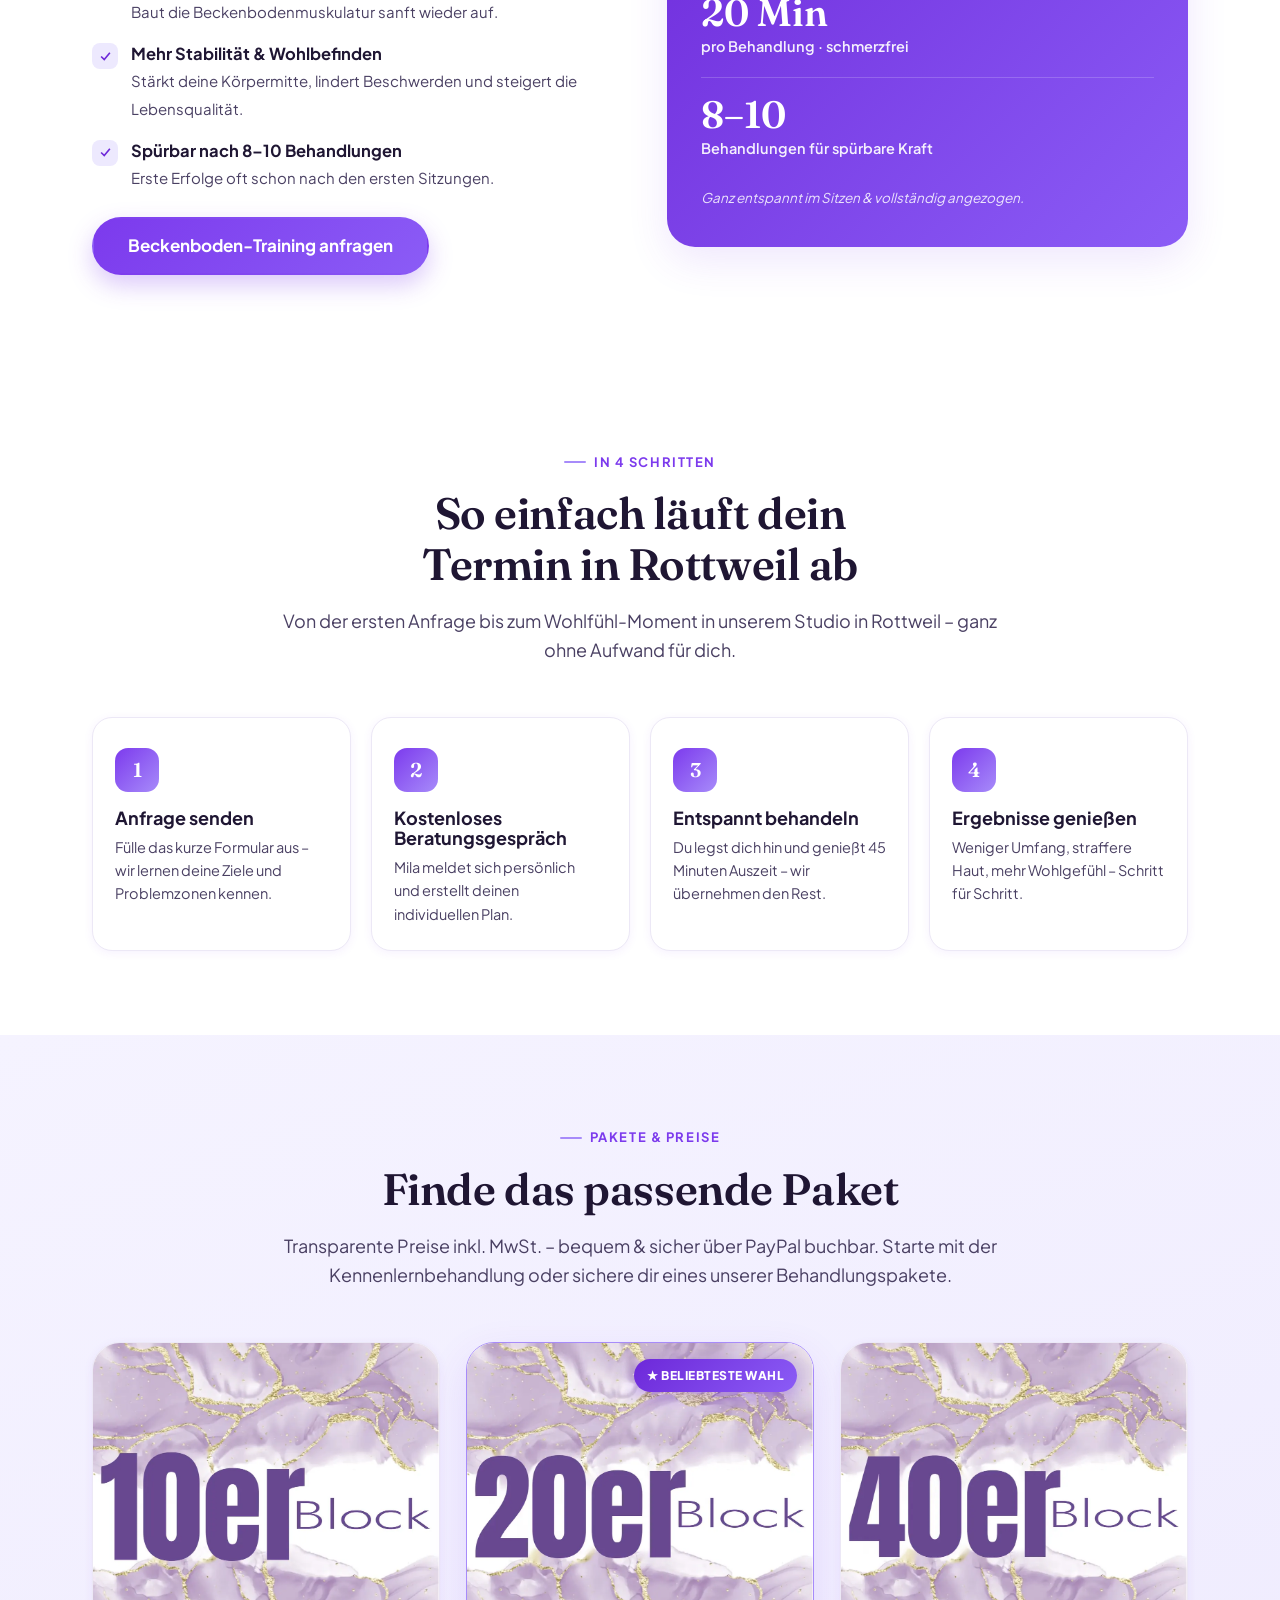
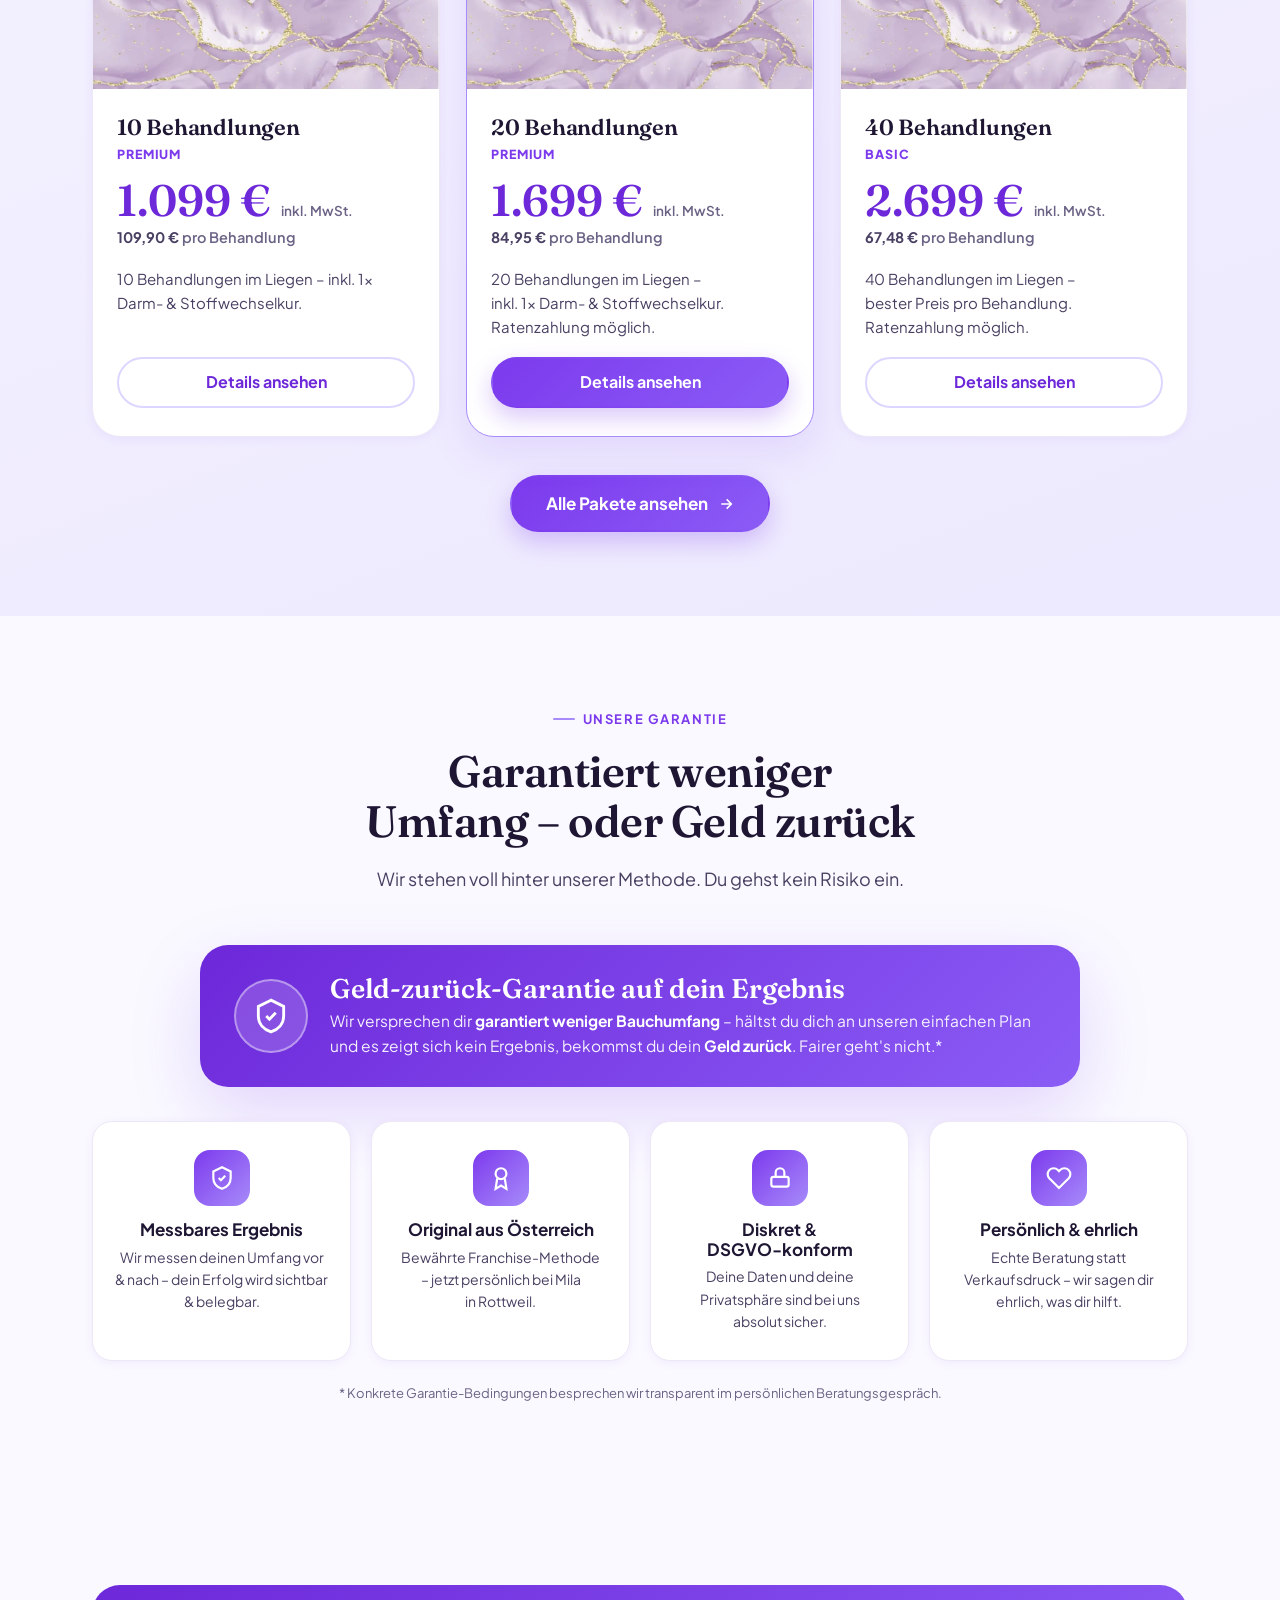
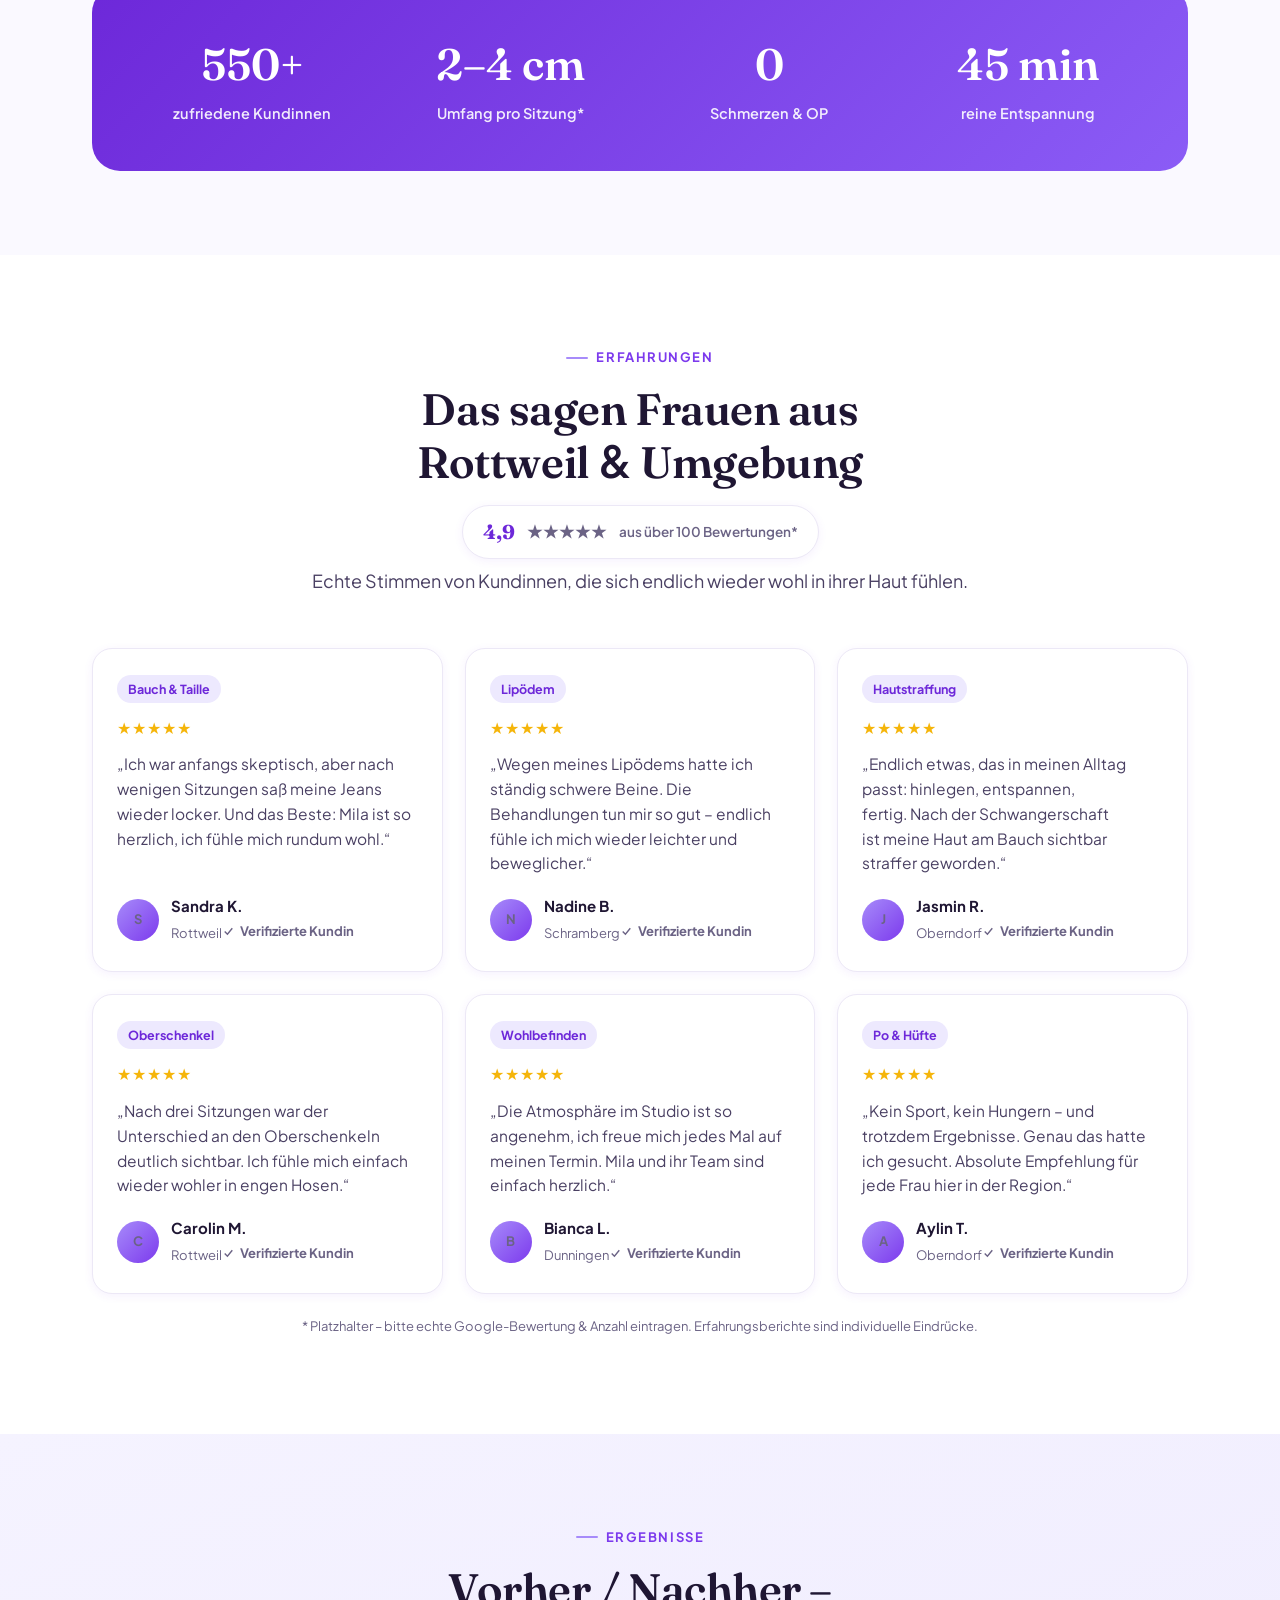
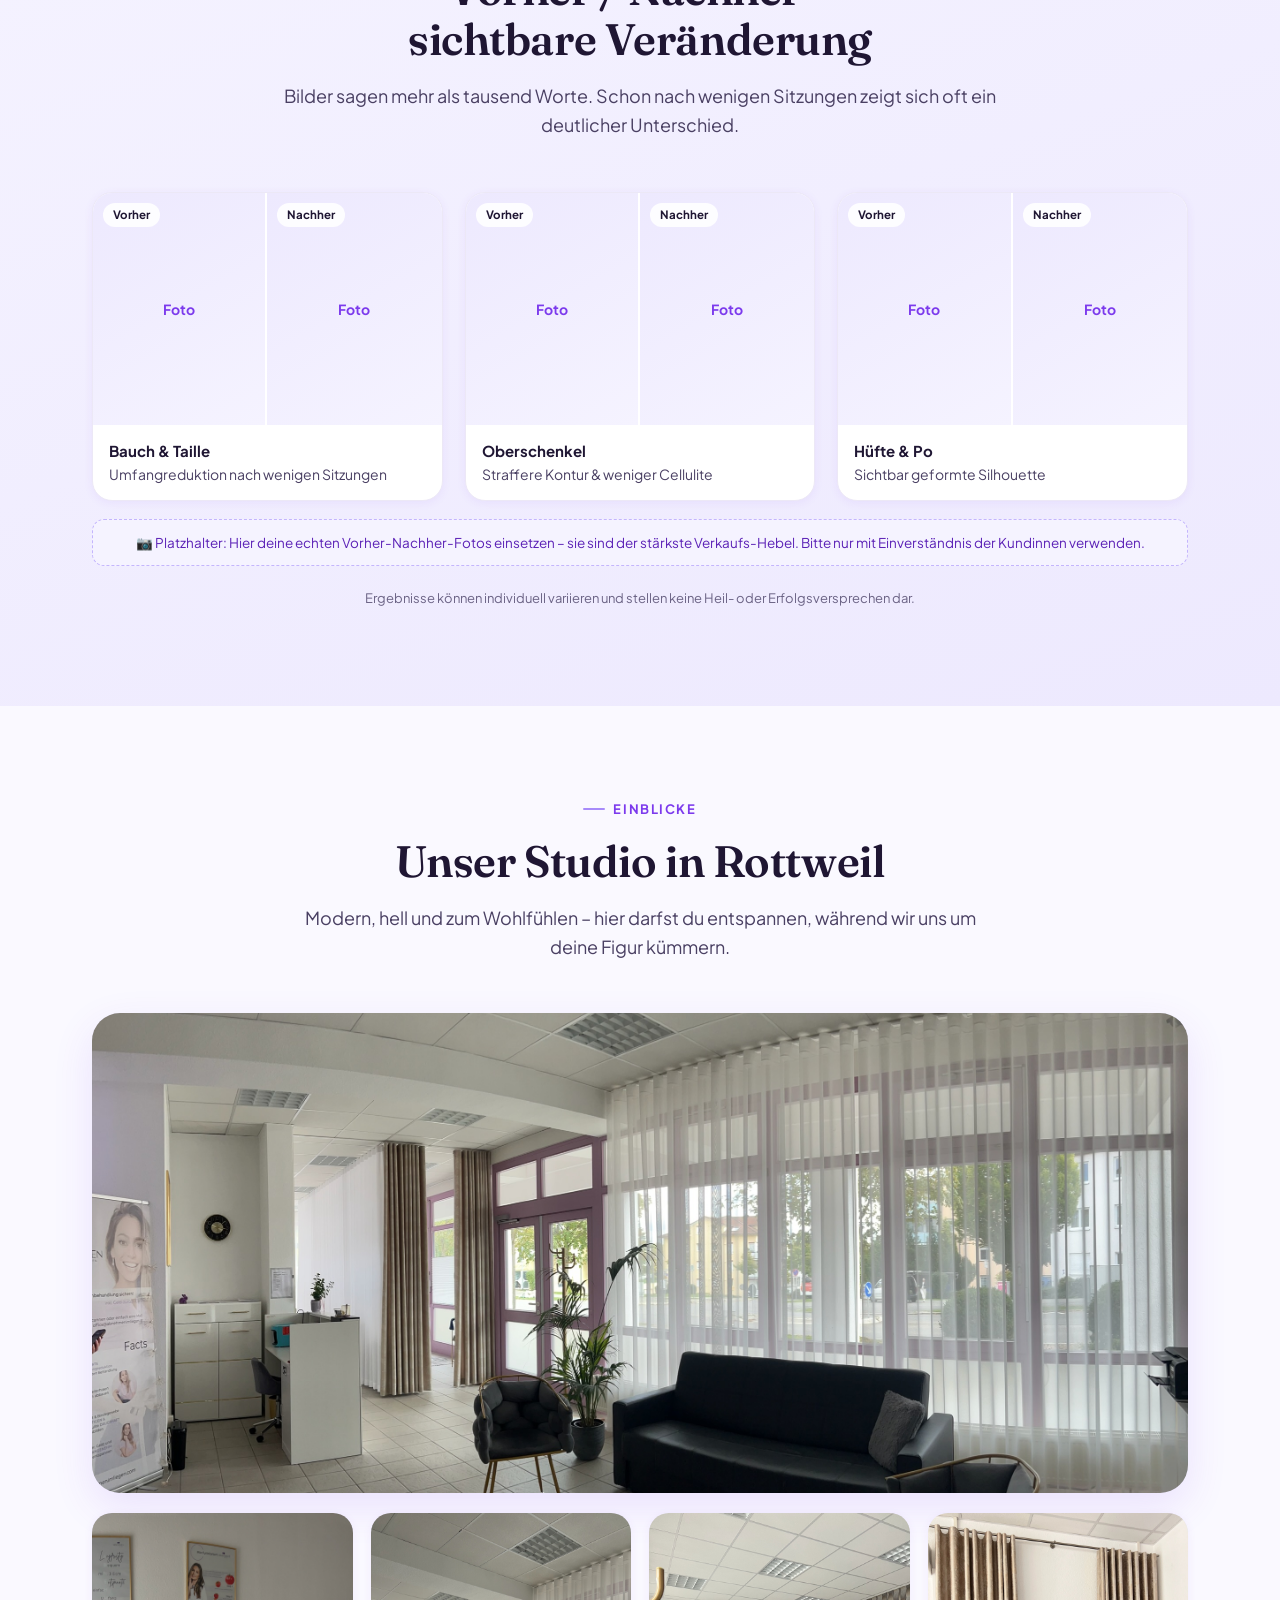
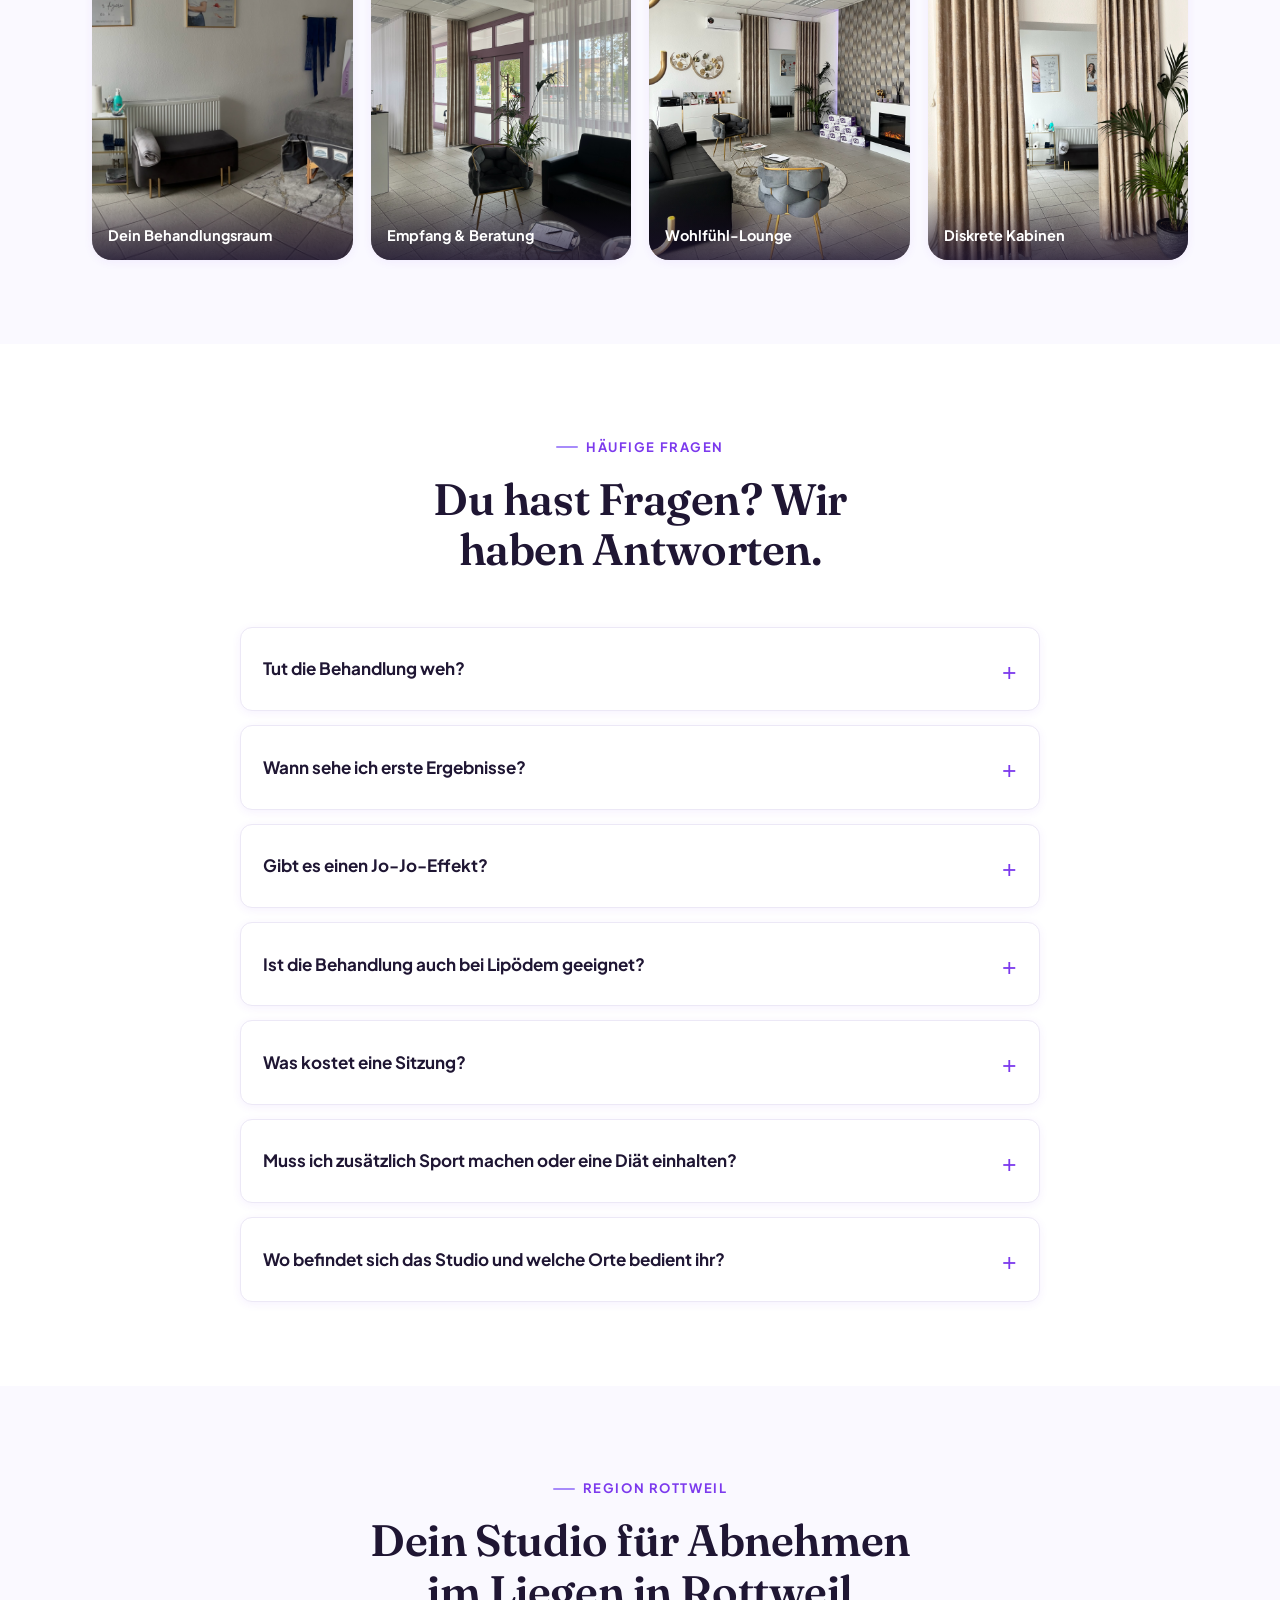
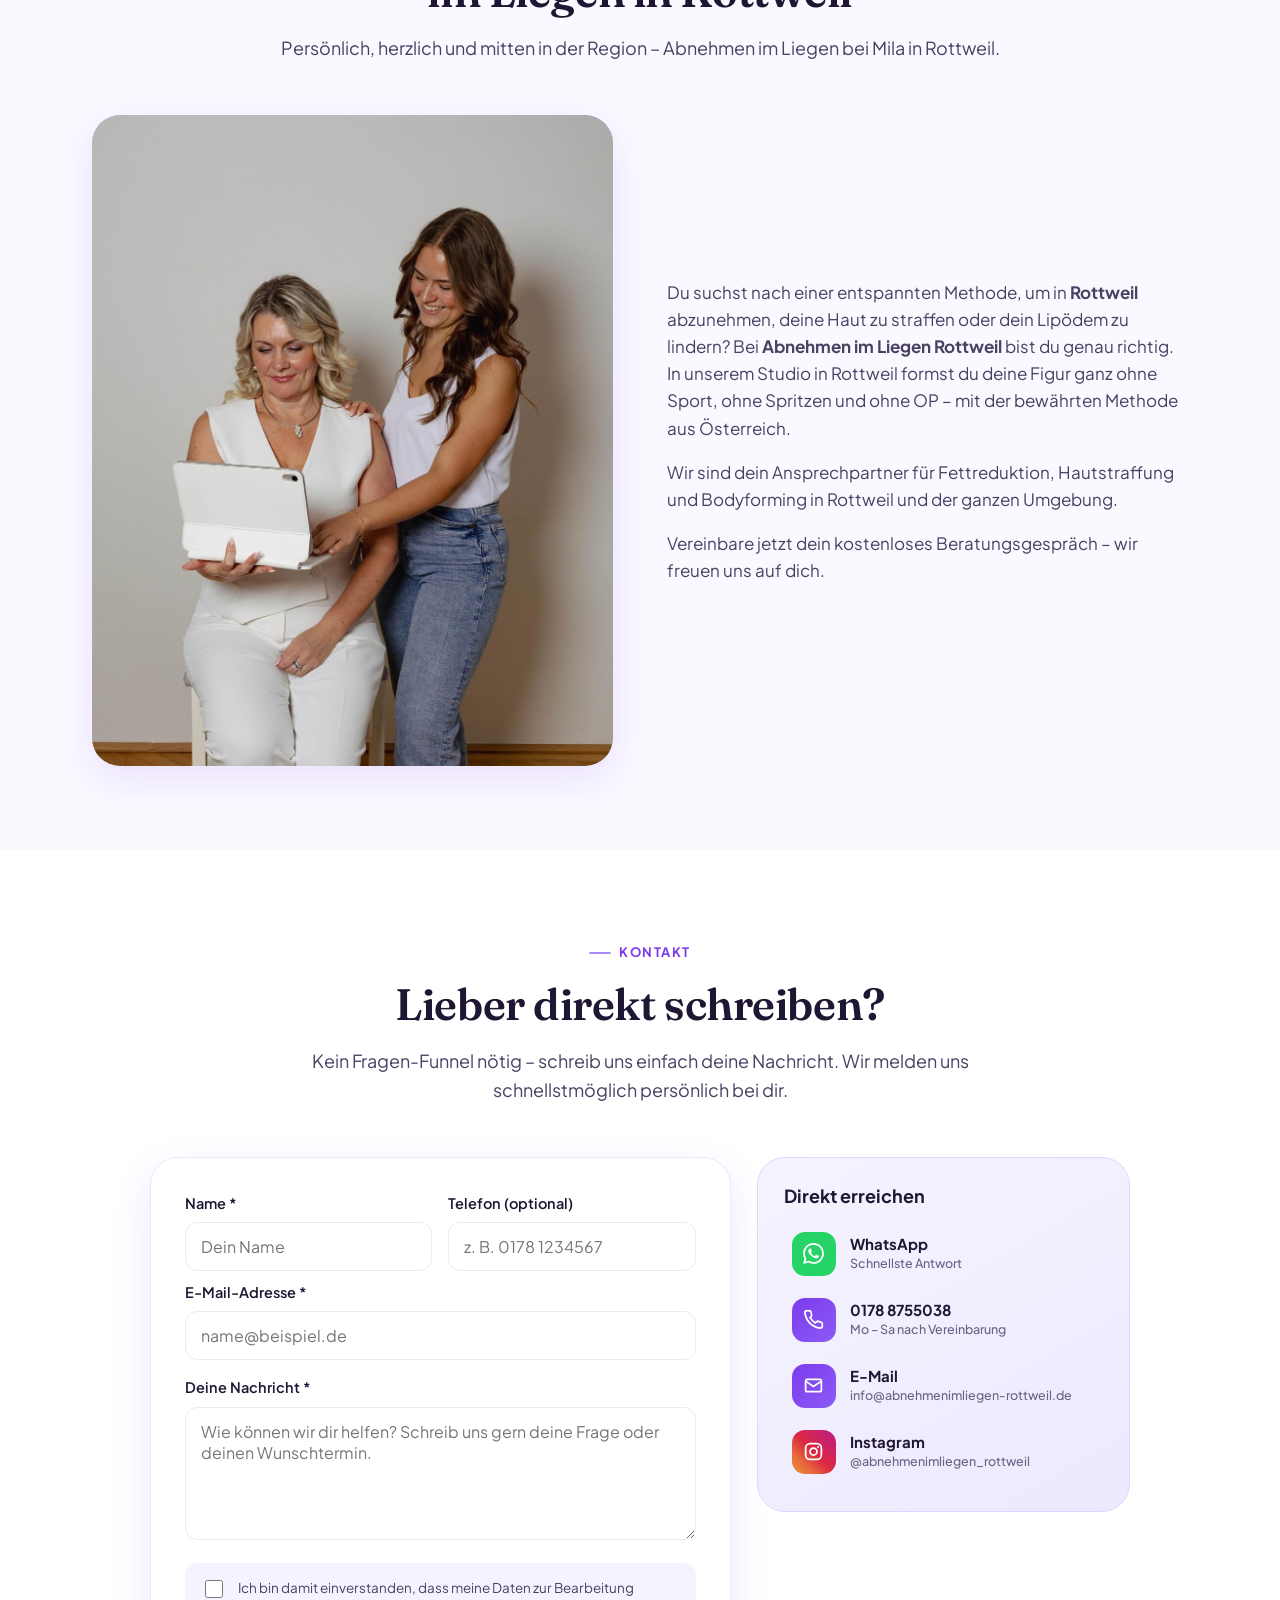
==== commit 93659bcc: "Paketseite + DSGVO-Verbesserungen (lokale Schriften) - Neue Verkaufsseite pakete.html (4 Pakete, Abl" ====
--- a/index.html
+++ b/index.html
@@ -32,10 +32,9 @@
 <meta name="twitter:description" content="Entspannt Fett verlieren – ohne Sport, ohne OP, ohne Jo-Jo-Effekt." />
 
 <link rel="icon" href="Abnehmen-im-Liegen-Shop-13-.png" />
-<link rel="preconnect" href="https://fonts.googleapis.com" />
-<link rel="preconnect" href="https://fonts.gstatic.com" crossorigin />
-<link rel="dns-prefetch" href="https://formsubmit.co" />
-<link href="https://fonts.googleapis.com/css2?family=Fraunces:opsz,wght,SOFT,WONK@9..144,400,0,0;9..144,500,0,0;9..144,600,0,0&family=Plus+Jakarta+Sans:wght@400;500;600;700;800&display=swap" rel="stylesheet" />
+<!-- Schriften lokal gehostet (DSGVO: keine externen Font-CDNs) -->
+<link rel="preload" href="fonts/fraunces-latin-full-normal.woff2" as="font" type="font/woff2" crossorigin />
+<link rel="preload" href="fonts/plus-jakarta-sans-latin-400-normal.woff2" as="font" type="font/woff2" crossorigin />
 <link rel="stylesheet" href="style.css" />
 
 <!-- Structured Data -->
@@ -86,6 +85,7 @@
       <a href="#methode">Methode</a>
       <a href="#ueber-uns">Über uns</a>
       <a href="#ablauf">Ablauf</a>
+      <a href="pakete.html">Pakete</a>
       <a href="#studio">Studio</a>
       <a href="#stimmen">Erfahrungen</a>
       <a href="#faq">FAQ</a>
@@ -102,6 +102,7 @@
     <a href="#methode">Methode</a>
     <a href="#ueber-uns">Über uns</a>
     <a href="#ablauf">Ablauf</a>
+    <a href="pakete.html">Pakete</a>
     <a href="#studio">Studio</a>
     <a href="#stimmen">Erfahrungen</a>
     <a href="#faq">FAQ</a>
@@ -152,8 +153,8 @@
       <form id="leadForm"
             action="https://api.web3forms.com/submit"
             method="POST" novalidate>
-        <!-- Web3Forms: bitte DEIN-WEB3FORMS-ACCESS-KEY durch euren echten Access Key ersetzen -->
-        <input type="hidden" name="access_key" value="DEIN-WEB3FORMS-ACCESS-KEY" />
+        <!-- Web3Forms Access Key (leitet Anfragen an die hinterlegte E-Mail) -->
+        <input type="hidden" name="access_key" value="b04a07de-c1e2-40cf-af13-0ea80e8e364e" />
         <input type="hidden" name="subject" value="Neue Anfrage über die Website · Abnehmen im Liegen Rottweil" />
         <input type="hidden" name="from_name" value="Abnehmen im Liegen Rottweil – Anfrageformular" />
         <input type="hidden" name="Quelle" value="Landingpage / Meta Ads" />
@@ -602,6 +603,86 @@
 </section>
 
 <!-- ============================================================
+     PAKETE-TEASER
+============================================================= -->
+<section class="section section--violet" id="pakete-teaser">
+  <div class="shell">
+    <div class="section-head">
+      <span class="eyebrow eyebrow--center">Pakete &amp; Preise</span>
+      <h2>Finde das passende Paket</h2>
+      <p>Transparente Preise inkl. MwSt. – bequem &amp; sicher über PayPal buchbar. Starte mit der Kennenlernbehandlung oder sichere dir eines unserer Behandlungspakete.</p>
+    </div>
+    <div class="pkg-grid">
+
+      <!-- 10er -->
+      <article class="pkg-card">
+        <div class="pkg-card__media">
+          <picture>
+            <source type="image/webp" srcset="10er-Block.webp" />
+            <img src="10er-Block.png" alt="10er-Paket Premium – 10 Behandlungen Abnehmen im Liegen in Rottweil" width="1000" height="1000" loading="lazy" />
+          </picture>
+        </div>
+        <div class="pkg-card__body">
+          <h3>10 Behandlungen</h3>
+          <p class="pkg-card__tier">Premium</p>
+          <div class="pkg-price"><b>1.099&nbsp;€</b><span class="pkg-vat">inkl. MwSt.</span></div>
+          <p class="pkg-perunit">109,90&nbsp;€ <span class="pkg-perunit__hint">pro Behandlung</span></p>
+          <p class="pkg-card__desc">10 Behandlungen im Liegen – inkl. 1× Darm- &amp; Stoffwechselkur.</p>
+          <div class="pkg-card__spacer"></div>
+          <a class="btn btn--ghost btn--block" href="pakete.html">Details ansehen</a>
+        </div>
+      </article>
+
+      <!-- 20er -->
+      <article class="pkg-card pkg-card--highlight">
+        <span class="pkg-ribbon">★ Beliebteste Wahl</span>
+        <div class="pkg-card__media">
+          <picture>
+            <source type="image/webp" srcset="20er-Block.webp" />
+            <img src="20er-Block.png" alt="20er-Paket Premium – 20 Behandlungen Abnehmen im Liegen in Rottweil, beliebteste Wahl" width="1000" height="1000" loading="lazy" />
+          </picture>
+        </div>
+        <div class="pkg-card__body">
+          <h3>20 Behandlungen</h3>
+          <p class="pkg-card__tier">Premium</p>
+          <div class="pkg-price"><b>1.699&nbsp;€</b><span class="pkg-vat">inkl. MwSt.</span></div>
+          <p class="pkg-perunit">84,95&nbsp;€ <span class="pkg-perunit__hint">pro Behandlung</span></p>
+          <p class="pkg-card__desc">20 Behandlungen im Liegen – inkl. 1× Darm- &amp; Stoffwechselkur. Ratenzahlung möglich.</p>
+          <div class="pkg-card__spacer"></div>
+          <a class="btn btn--primary btn--block" href="pakete.html">Details ansehen</a>
+        </div>
+      </article>
+
+      <!-- 40er -->
+      <article class="pkg-card">
+        <div class="pkg-card__media">
+          <picture>
+            <source type="image/webp" srcset="40er-Block.webp" />
+            <img src="40er-Block.png" alt="40er-Paket Basic – 40 Behandlungen Abnehmen im Liegen in Rottweil, bester Preis pro Behandlung" width="1000" height="1000" loading="lazy" />
+          </picture>
+        </div>
+        <div class="pkg-card__body">
+          <h3>40 Behandlungen</h3>
+          <p class="pkg-card__tier">Basic</p>
+          <div class="pkg-price"><b>2.699&nbsp;€</b><span class="pkg-vat">inkl. MwSt.</span></div>
+          <p class="pkg-perunit">67,48&nbsp;€ <span class="pkg-perunit__hint">pro Behandlung</span></p>
+          <p class="pkg-card__desc">40 Behandlungen im Liegen – bester Preis pro Behandlung. Ratenzahlung möglich.</p>
+          <div class="pkg-card__spacer"></div>
+          <a class="btn btn--ghost btn--block" href="pakete.html">Details ansehen</a>
+        </div>
+      </article>
+
+    </div>
+    <div class="cta-row" style="margin-top:38px;">
+      <a href="pakete.html" class="btn btn--primary btn--lg">
+        Alle Pakete ansehen
+        <svg viewBox="0 0 24 24" width="16" height="16" fill="none" stroke="currentColor" stroke-width="2.4"><path d="M5 12h14M13 5l7 7-7 7"/></svg>
+      </a>
+    </div>
+  </div>
+</section>
+
+<!-- ============================================================
      GARANTIE / VERTRAUEN
 ============================================================= -->
 <section class="section section--soft" id="garantie">
@@ -896,8 +977,8 @@
     <div class="contact-wrap" id="contactCard">
       <form class="contact-form" id="contactForm"
             action="https://api.web3forms.com/submit" method="POST">
-        <!-- Web3Forms: bitte DEIN-WEB3FORMS-ACCESS-KEY durch euren echten Access Key ersetzen -->
-        <input type="hidden" name="access_key" value="DEIN-WEB3FORMS-ACCESS-KEY" />
+        <!-- Web3Forms Access Key (leitet Anfragen an die hinterlegte E-Mail) -->
+        <input type="hidden" name="access_key" value="b04a07de-c1e2-40cf-af13-0ea80e8e364e" />
         <input type="hidden" name="subject" value="Neue Nachricht über die Website · Abnehmen im Liegen Rottweil" />
         <input type="hidden" name="from_name" value="Abnehmen im Liegen Rottweil – Kontaktformular" />
         <input type="hidden" name="Quelle" value="Direkt-Kontaktformular" />
@@ -1004,6 +1085,7 @@
         <ul>
           <li><a href="#methode">Methode</a></li>
           <li><a href="#ablauf">Ablauf</a></li>
+          <li><a href="pakete.html">Pakete &amp; Preise</a></li>
           <li><a href="#studio">Studio</a></li>
           <li><a href="#stimmen">Erfahrungen</a></li>
           <li><a href="#faq">FAQ</a></li>
@@ -1031,6 +1113,8 @@
         <ul>
           <li><a href="impressum.html">Impressum</a></li>
           <li><a href="datenschutz.html">Datenschutz</a></li>
+          <li><a href="agb.html">AGB</a></li>
+          <li><a href="widerruf.html">Widerrufsbelehrung</a></li>
         </ul>
       </div>
     </div>
@@ -1052,5 +1136,10 @@
 </div>
 
 <script src="app.js" defer></script>
+
+<!-- GoatCounter Analytics – datenschutzfreundlich, keine Cookies, DSGVO-konform -->
+<!-- TODO: DEIN-CODE durch den bei goatcounter.com gewaehlten Code ersetzen -->
+<script data-goatcounter="https://DEIN-CODE.goatcounter.com/count"
+        async src="//gc.zgo.at/count.js"></script>
 </body>
 </html>
--- a/style.css
+++ b/style.css
@@ -2,6 +2,43 @@
    Abnehmen im Liegen · Rottweil — Landingpage
    Theme: Weiß & helles Lila (Lilac)
 ============================================================= */
+
+/* =============================================================
+   Schriften — lokal selbst gehostet (DSGVO: keine Google-Fonts-CDN)
+   Fraunces als Variable Font (optische Größe automatisch),
+   Plus Jakarta Sans als statische Schnitte. Subsets über
+   unicode-range: Deutsch (ä ö ü ß) liegt im Subset "latin".
+============================================================= */
+
+/* --- Fraunces (Display, Variable) --- */
+@font-face {
+  font-family: "Fraunces";
+  font-style: normal;
+  font-display: swap;
+  font-weight: 100 900;
+  src: url("fonts/fraunces-latin-full-normal.woff2") format("woff2-variations");
+  unicode-range: U+0000-00FF,U+0131,U+0152-0153,U+02BB-02BC,U+02C6,U+02DA,U+02DC,U+0304,U+0308,U+0329,U+2000-206F,U+20AC,U+2122,U+2191,U+2193,U+2212,U+2215,U+FEFF,U+FFFD;
+}
+@font-face {
+  font-family: "Fraunces";
+  font-style: normal;
+  font-display: swap;
+  font-weight: 100 900;
+  src: url("fonts/fraunces-latin-ext-full-normal.woff2") format("woff2-variations");
+  unicode-range: U+0100-02BA,U+02BD-02C5,U+02C7-02CC,U+02CE-02D7,U+02DD-02FF,U+0304,U+0308,U+0329,U+1D00-1DBF,U+1E00-1E9F,U+1EF2-1EFF,U+2020,U+20A0-20AB,U+20AD-20C0,U+2113,U+2C60-2C7F,U+A720-A7FF;
+}
+
+/* --- Plus Jakarta Sans (Body, statische Schnitte 400–800) --- */
+@font-face { font-family: "Plus Jakarta Sans"; font-style: normal; font-display: swap; font-weight: 400; src: url("fonts/plus-jakarta-sans-latin-400-normal.woff2") format("woff2"); unicode-range: U+0000-00FF,U+0131,U+0152-0153,U+02BB-02BC,U+02C6,U+02DA,U+02DC,U+0304,U+0308,U+0329,U+2000-206F,U+20AC,U+2122,U+2191,U+2193,U+2212,U+2215,U+FEFF,U+FFFD; }
+@font-face { font-family: "Plus Jakarta Sans"; font-style: normal; font-display: swap; font-weight: 500; src: url("fonts/plus-jakarta-sans-latin-500-normal.woff2") format("woff2"); unicode-range: U+0000-00FF,U+0131,U+0152-0153,U+02BB-02BC,U+02C6,U+02DA,U+02DC,U+0304,U+0308,U+0329,U+2000-206F,U+20AC,U+2122,U+2191,U+2193,U+2212,U+2215,U+FEFF,U+FFFD; }
+@font-face { font-family: "Plus Jakarta Sans"; font-style: normal; font-display: swap; font-weight: 600; src: url("fonts/plus-jakarta-sans-latin-600-normal.woff2") format("woff2"); unicode-range: U+0000-00FF,U+0131,U+0152-0153,U+02BB-02BC,U+02C6,U+02DA,U+02DC,U+0304,U+0308,U+0329,U+2000-206F,U+20AC,U+2122,U+2191,U+2193,U+2212,U+2215,U+FEFF,U+FFFD; }
+@font-face { font-family: "Plus Jakarta Sans"; font-style: normal; font-display: swap; font-weight: 700; src: url("fonts/plus-jakarta-sans-latin-700-normal.woff2") format("woff2"); unicode-range: U+0000-00FF,U+0131,U+0152-0153,U+02BB-02BC,U+02C6,U+02DA,U+02DC,U+0304,U+0308,U+0329,U+2000-206F,U+20AC,U+2122,U+2191,U+2193,U+2212,U+2215,U+FEFF,U+FFFD; }
+@font-face { font-family: "Plus Jakarta Sans"; font-style: normal; font-display: swap; font-weight: 800; src: url("fonts/plus-jakarta-sans-latin-800-normal.woff2") format("woff2"); unicode-range: U+0000-00FF,U+0131,U+0152-0153,U+02BB-02BC,U+02C6,U+02DA,U+02DC,U+0304,U+0308,U+0329,U+2000-206F,U+20AC,U+2122,U+2191,U+2193,U+2212,U+2215,U+FEFF,U+FFFD; }
+@font-face { font-family: "Plus Jakarta Sans"; font-style: normal; font-display: swap; font-weight: 400; src: url("fonts/plus-jakarta-sans-latin-ext-400-normal.woff2") format("woff2"); unicode-range: U+0100-02BA,U+02BD-02C5,U+02C7-02CC,U+02CE-02D7,U+02DD-02FF,U+0304,U+0308,U+0329,U+1D00-1DBF,U+1E00-1E9F,U+1EF2-1EFF,U+2020,U+20A0-20AB,U+20AD-20C0,U+2113,U+2C60-2C7F,U+A720-A7FF; }
+@font-face { font-family: "Plus Jakarta Sans"; font-style: normal; font-display: swap; font-weight: 500; src: url("fonts/plus-jakarta-sans-latin-ext-500-normal.woff2") format("woff2"); unicode-range: U+0100-02BA,U+02BD-02C5,U+02C7-02CC,U+02CE-02D7,U+02DD-02FF,U+0304,U+0308,U+0329,U+1D00-1DBF,U+1E00-1E9F,U+1EF2-1EFF,U+2020,U+20A0-20AB,U+20AD-20C0,U+2113,U+2C60-2C7F,U+A720-A7FF; }
+@font-face { font-family: "Plus Jakarta Sans"; font-style: normal; font-display: swap; font-weight: 600; src: url("fonts/plus-jakarta-sans-latin-ext-600-normal.woff2") format("woff2"); unicode-range: U+0100-02BA,U+02BD-02C5,U+02C7-02CC,U+02CE-02D7,U+02DD-02FF,U+0304,U+0308,U+0329,U+1D00-1DBF,U+1E00-1E9F,U+1EF2-1EFF,U+2020,U+20A0-20AB,U+20AD-20C0,U+2113,U+2C60-2C7F,U+A720-A7FF; }
+@font-face { font-family: "Plus Jakarta Sans"; font-style: normal; font-display: swap; font-weight: 700; src: url("fonts/plus-jakarta-sans-latin-ext-700-normal.woff2") format("woff2"); unicode-range: U+0100-02BA,U+02BD-02C5,U+02C7-02CC,U+02CE-02D7,U+02DD-02FF,U+0304,U+0308,U+0329,U+1D00-1DBF,U+1E00-1E9F,U+1EF2-1EFF,U+2020,U+20A0-20AB,U+20AD-20C0,U+2113,U+2C60-2C7F,U+A720-A7FF; }
+@font-face { font-family: "Plus Jakarta Sans"; font-style: normal; font-display: swap; font-weight: 800; src: url("fonts/plus-jakarta-sans-latin-ext-800-normal.woff2") format("woff2"); unicode-range: U+0100-02BA,U+02BD-02C5,U+02C7-02CC,U+02CE-02D7,U+02DD-02FF,U+0304,U+0308,U+0329,U+1D00-1DBF,U+1E00-1E9F,U+1EF2-1EFF,U+2020,U+20A0-20AB,U+20AD-20C0,U+2113,U+2C60-2C7F,U+A720-A7FF; }
 
 :root {
   /* Lilac / Purple palette */
@@ -811,3 +848,132 @@
 @media (prefers-reduced-motion: reduce) {
   * { scroll-behavior: auto; animation: none !important; transition: none !important; }
 }
+
+/* =============================================================
+   PAKETE / PREISE — Paketseite
+============================================================= */
+
+/* Intro-Kopf der Paketseite (kein zweiter Hero) */
+.pkg-intro { max-width: 760px; margin: 0 auto 46px; text-align: center; }
+.pkg-intro h1 {
+  font-family: var(--font-display); font-weight: 600;
+  font-size: clamp(32px, 5vw, 50px); letter-spacing: -.015em; line-height: 1.08;
+  margin: 14px 0 16px; color: var(--ink);
+}
+.pkg-intro p { color: var(--ink-2); font-size: 18px; margin: 0 auto; max-width: 640px; }
+
+/* Vertrauens-Hinweiszeile unter dem Intro */
+.pkg-trust {
+  display: flex; flex-wrap: wrap; justify-content: center; gap: 10px 22px;
+  margin: 26px auto 0; max-width: 820px;
+}
+.pkg-trust span { display: inline-flex; align-items: center; gap: 8px; font-size: 14.5px; font-weight: 600; color: var(--ink-2); }
+.pkg-trust svg { color: var(--violet-600); flex: none; }
+
+/* Featured-Karte (Kennenlernbehandlung Online Special) */
+.pkg-featured {
+  display: grid; grid-template-columns: .9fr 1.1fr; gap: 0;
+  background: #fff; border: 1.5px solid var(--violet-200);
+  border-radius: var(--radius-lg); overflow: hidden;
+  box-shadow: var(--shadow); margin-bottom: 40px;
+}
+.pkg-featured__media { position: relative; background: var(--violet-50); }
+.pkg-featured__media img { width: 100%; height: 100%; object-fit: cover; object-position: left center; display: block; }
+.pkg-featured__body { padding: 38px clamp(24px, 4vw, 44px); display: flex; flex-direction: column; }
+.pkg-badge {
+  align-self: flex-start; display: inline-flex; align-items: center; gap: 7px;
+  background: linear-gradient(135deg, var(--violet-600), var(--violet-500));
+  color: #fff; font-size: 12.5px; font-weight: 800; letter-spacing: .05em; text-transform: uppercase;
+  padding: 7px 14px; border-radius: 999px; margin-bottom: 16px;
+}
+.pkg-featured__body h2 {
+  font-family: var(--font-display); font-weight: 600; font-size: clamp(24px, 3.2vw, 32px);
+  margin: 0 0 8px; letter-spacing: -.01em;
+}
+.pkg-featured__body > p { color: var(--ink-2); font-size: 16px; margin: 0 0 20px; }
+
+/* Preisblock */
+.pkg-price { display: flex; align-items: baseline; flex-wrap: wrap; gap: 10px; margin-bottom: 4px; }
+.pkg-price b { font-family: var(--font-display); font-weight: 600; font-size: clamp(34px, 5vw, 44px); color: var(--violet-700); line-height: 1; }
+.pkg-price .pkg-vat { font-size: 13.5px; font-weight: 600; color: var(--muted); }
+.pkg-perunit { font-size: 14.5px; font-weight: 700; color: var(--ink-2); margin: 0 0 18px; }
+.pkg-perunit .pkg-perunit__hint { font-weight: 600; color: var(--muted); }
+
+/* Vorteils-Liste */
+.pkg-benefits { list-style: none; padding: 0; margin: 0 0 24px; display: grid; gap: 11px; }
+.pkg-benefits li { display: flex; align-items: flex-start; gap: 10px; font-size: 15.5px; color: var(--ink-2); line-height: 1.45; }
+.pkg-benefits svg { flex: none; margin-top: 2px; color: var(--ok); }
+
+/* Karten-Grid (die drei Blöcke) */
+.pkg-grid { display: grid; grid-template-columns: repeat(3, 1fr); gap: 26px; align-items: stretch; }
+.pkg-card {
+  position: relative; display: flex; flex-direction: column;
+  background: #fff; border: 1.5px solid var(--line); border-radius: var(--radius-lg);
+  overflow: hidden; box-shadow: var(--shadow-sm); transition: transform .25s ease, box-shadow .25s ease, border-color .25s ease;
+}
+.pkg-card:hover { transform: translateY(-4px); box-shadow: var(--shadow); border-color: var(--violet-200); }
+.pkg-card--highlight { border-color: var(--violet-400); box-shadow: var(--shadow); }
+.pkg-card--highlight:hover { border-color: var(--violet-500); }
+
+.pkg-card__media { aspect-ratio: 1 / 1; background: var(--violet-50); overflow: hidden; }
+.pkg-card__media img { width: 100%; height: 100%; object-fit: cover; display: block; }
+
+.pkg-ribbon {
+  position: absolute; top: 16px; right: 16px; z-index: 2;
+  display: inline-flex; align-items: center; gap: 6px;
+  background: linear-gradient(135deg, var(--violet-700), var(--violet-500));
+  color: #fff; font-size: 12px; font-weight: 800; letter-spacing: .04em; text-transform: uppercase;
+  padding: 7px 13px; border-radius: 999px; box-shadow: 0 6px 18px rgba(124,58,237,.35);
+}
+
+.pkg-card__body { padding: 26px 24px 28px; display: flex; flex-direction: column; flex: 1; }
+.pkg-card__body h3 {
+  font-family: var(--font-display); font-weight: 600; font-size: 22px; margin: 0 0 4px; letter-spacing: -.01em;
+}
+.pkg-card__tier { font-size: 12.5px; font-weight: 800; letter-spacing: .07em; text-transform: uppercase; color: var(--violet-600); margin: 0 0 14px; }
+.pkg-card__desc { color: var(--ink-2); font-size: 15px; margin: 0 0 18px; }
+.pkg-card .pkg-benefits { margin-bottom: 22px; }
+.pkg-card__spacer { flex: 1; }
+.pkg-card .btn--block { margin-top: auto; }
+
+/* Hinweis unter Buttons (z. B. Ratenzahlung / nur einmal) */
+.pkg-note { font-size: 13px; color: var(--muted); text-align: center; margin: 12px 0 0; line-height: 1.5; }
+.pkg-note strong { color: var(--ink-2); font-weight: 700; }
+
+/* "So läuft es ab" — 3 Schritte */
+.flow { display: grid; grid-template-columns: repeat(3, 1fr); gap: 24px; counter-reset: flowstep; }
+.flow__item {
+  position: relative; background: #fff; border: 1.5px solid var(--line); border-radius: var(--radius);
+  padding: 30px 26px; box-shadow: var(--shadow-sm);
+}
+.flow__num {
+  width: 46px; height: 46px; border-radius: 14px; display: grid; place-items: center;
+  background: linear-gradient(135deg, var(--violet-600), var(--violet-400));
+  color: #fff; font-family: var(--font-display); font-weight: 600; font-size: 21px; margin-bottom: 16px;
+}
+.flow__item h3 { font-family: var(--font-display); font-weight: 600; font-size: 20px; margin: 0 0 7px; }
+.flow__item p { color: var(--ink-2); font-size: 15px; margin: 0; }
+
+/* Zahlung / Ratenzahlung — Info-Block */
+.pay-info { display: grid; grid-template-columns: 1.15fr .85fr; gap: 40px; align-items: center; }
+.pay-info__text h2 { font-family: var(--font-display); font-weight: 600; font-size: clamp(26px, 3.6vw, 36px); margin: 10px 0 14px; letter-spacing: -.01em; }
+.pay-info__text p { color: var(--ink-2); font-size: 16.5px; margin: 0 0 14px; }
+.pay-info__card {
+  background: #fff; border: 1.5px solid var(--violet-200); border-radius: var(--radius-lg);
+  padding: 30px; box-shadow: var(--shadow);
+}
+.pay-info__card h3 { font-family: var(--font-display); font-weight: 600; font-size: 20px; margin: 0 0 16px; }
+.pay-list { list-style: none; padding: 0; margin: 0; display: grid; gap: 14px; }
+.pay-list li { display: flex; align-items: flex-start; gap: 12px; font-size: 15px; color: var(--ink-2); line-height: 1.45; }
+.pay-list svg { flex: none; margin-top: 1px; color: var(--violet-600); }
+
+@media (max-width: 940px) {
+  .pkg-featured { grid-template-columns: 1fr; }
+  .pkg-featured__media { aspect-ratio: 16 / 10; }
+  .pkg-grid { grid-template-columns: 1fr 1fr; }
+  .flow { grid-template-columns: 1fr; }
+  .pay-info { grid-template-columns: 1fr; gap: 28px; }
+}
+@media (max-width: 720px) {
+  .pkg-grid { grid-template-columns: 1fr; max-width: 420px; margin-left: auto; margin-right: auto; }
+}
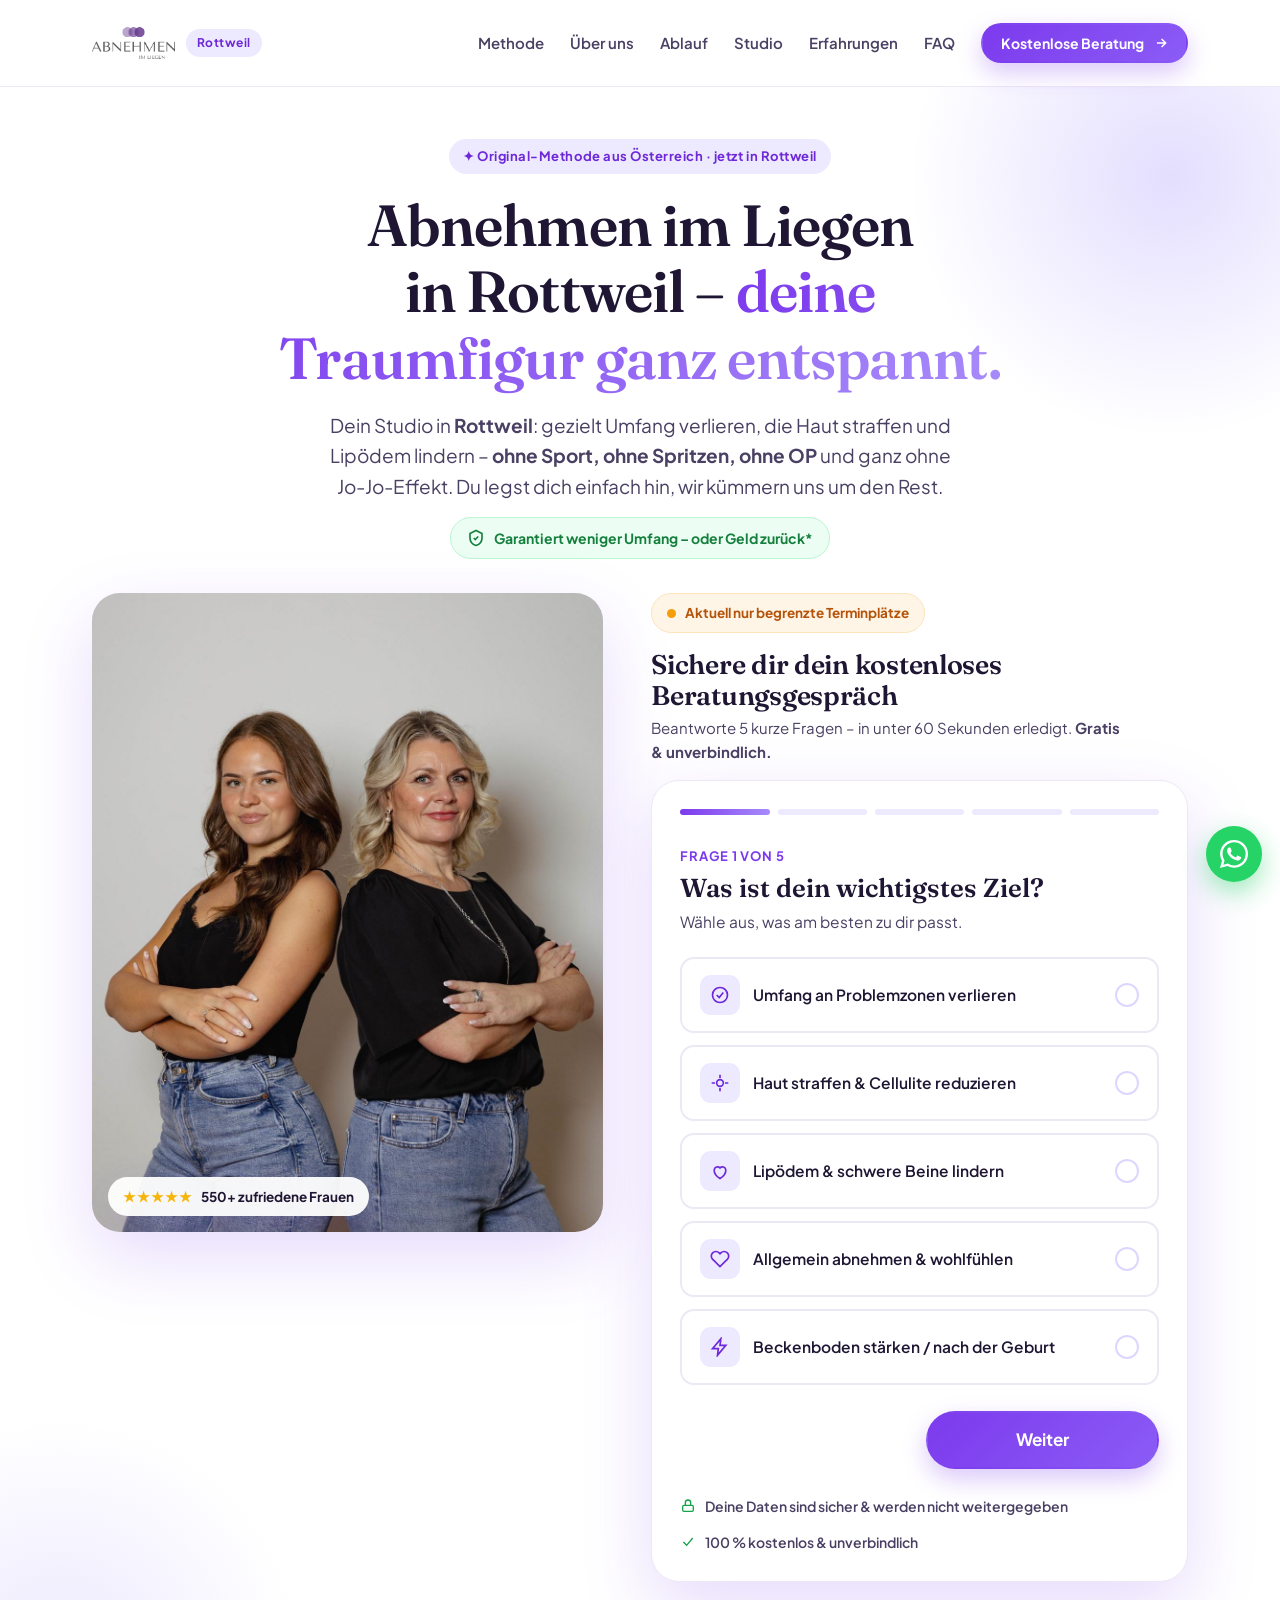
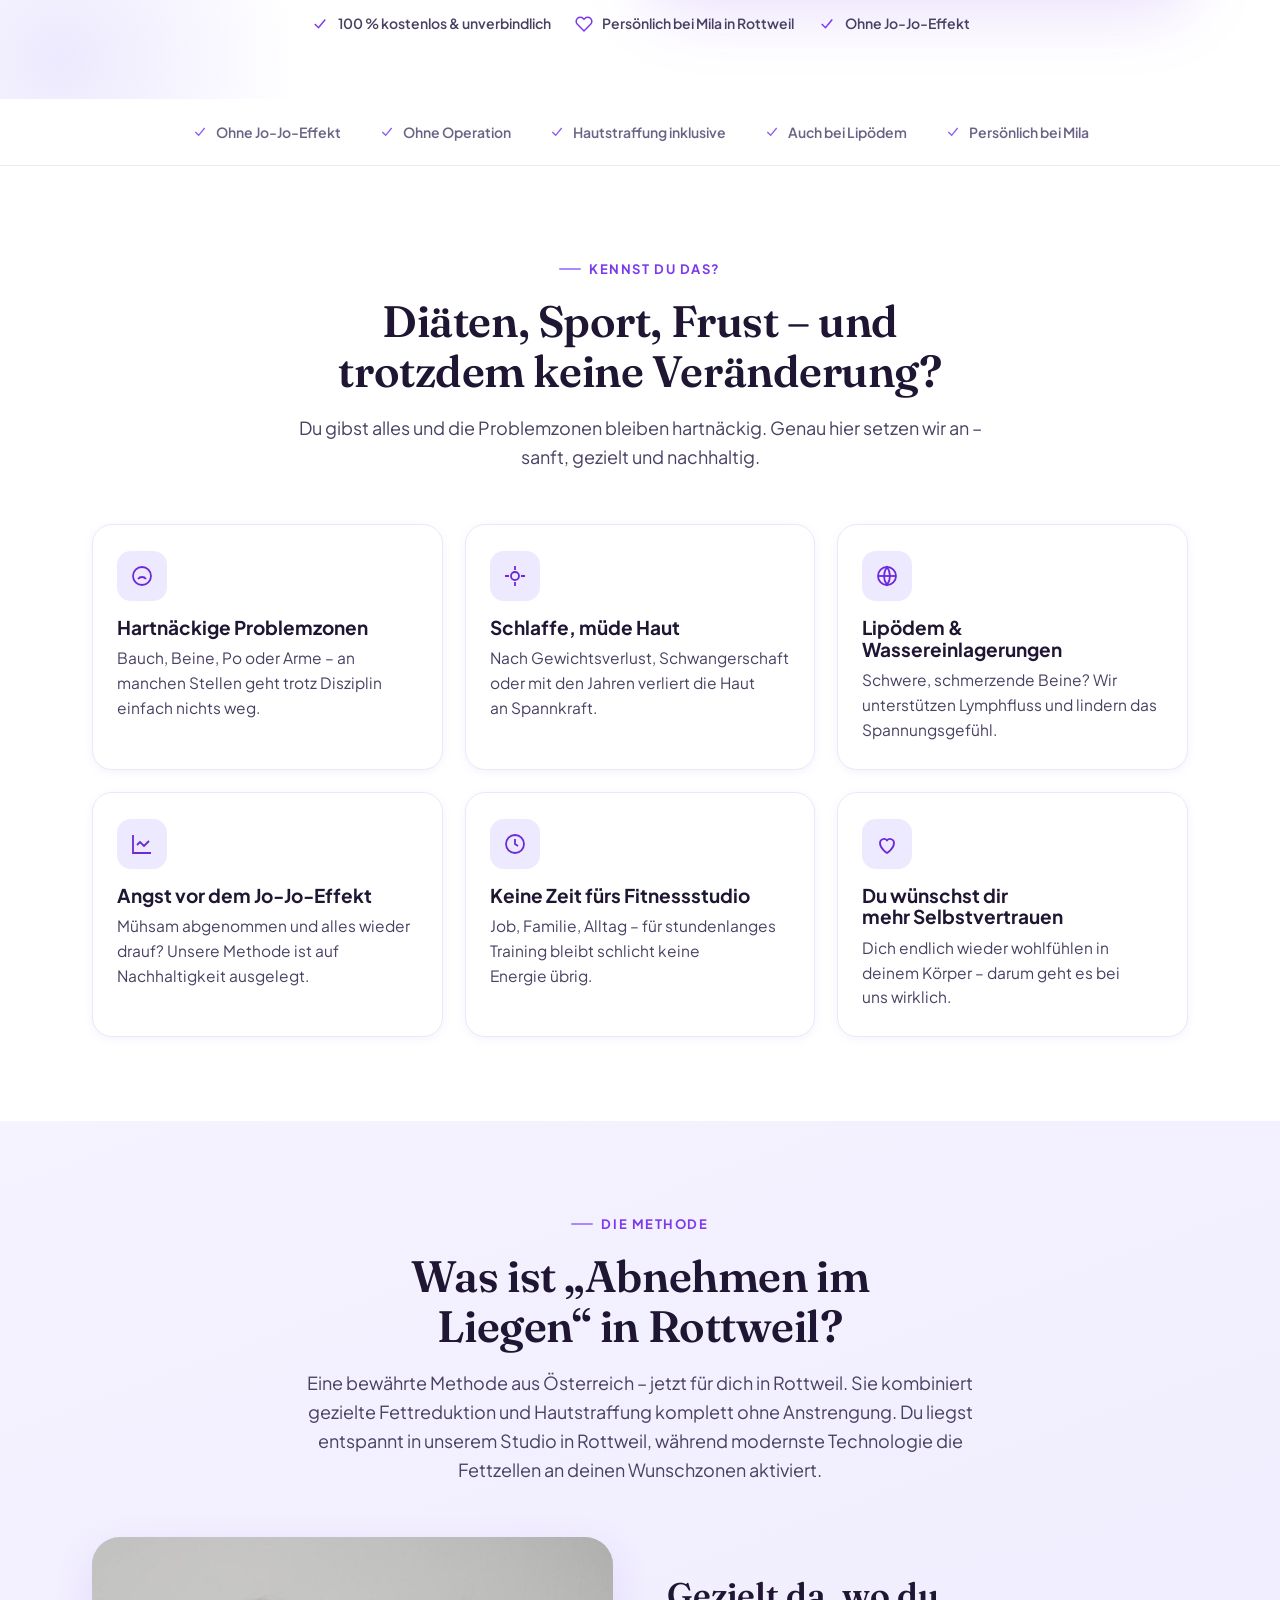
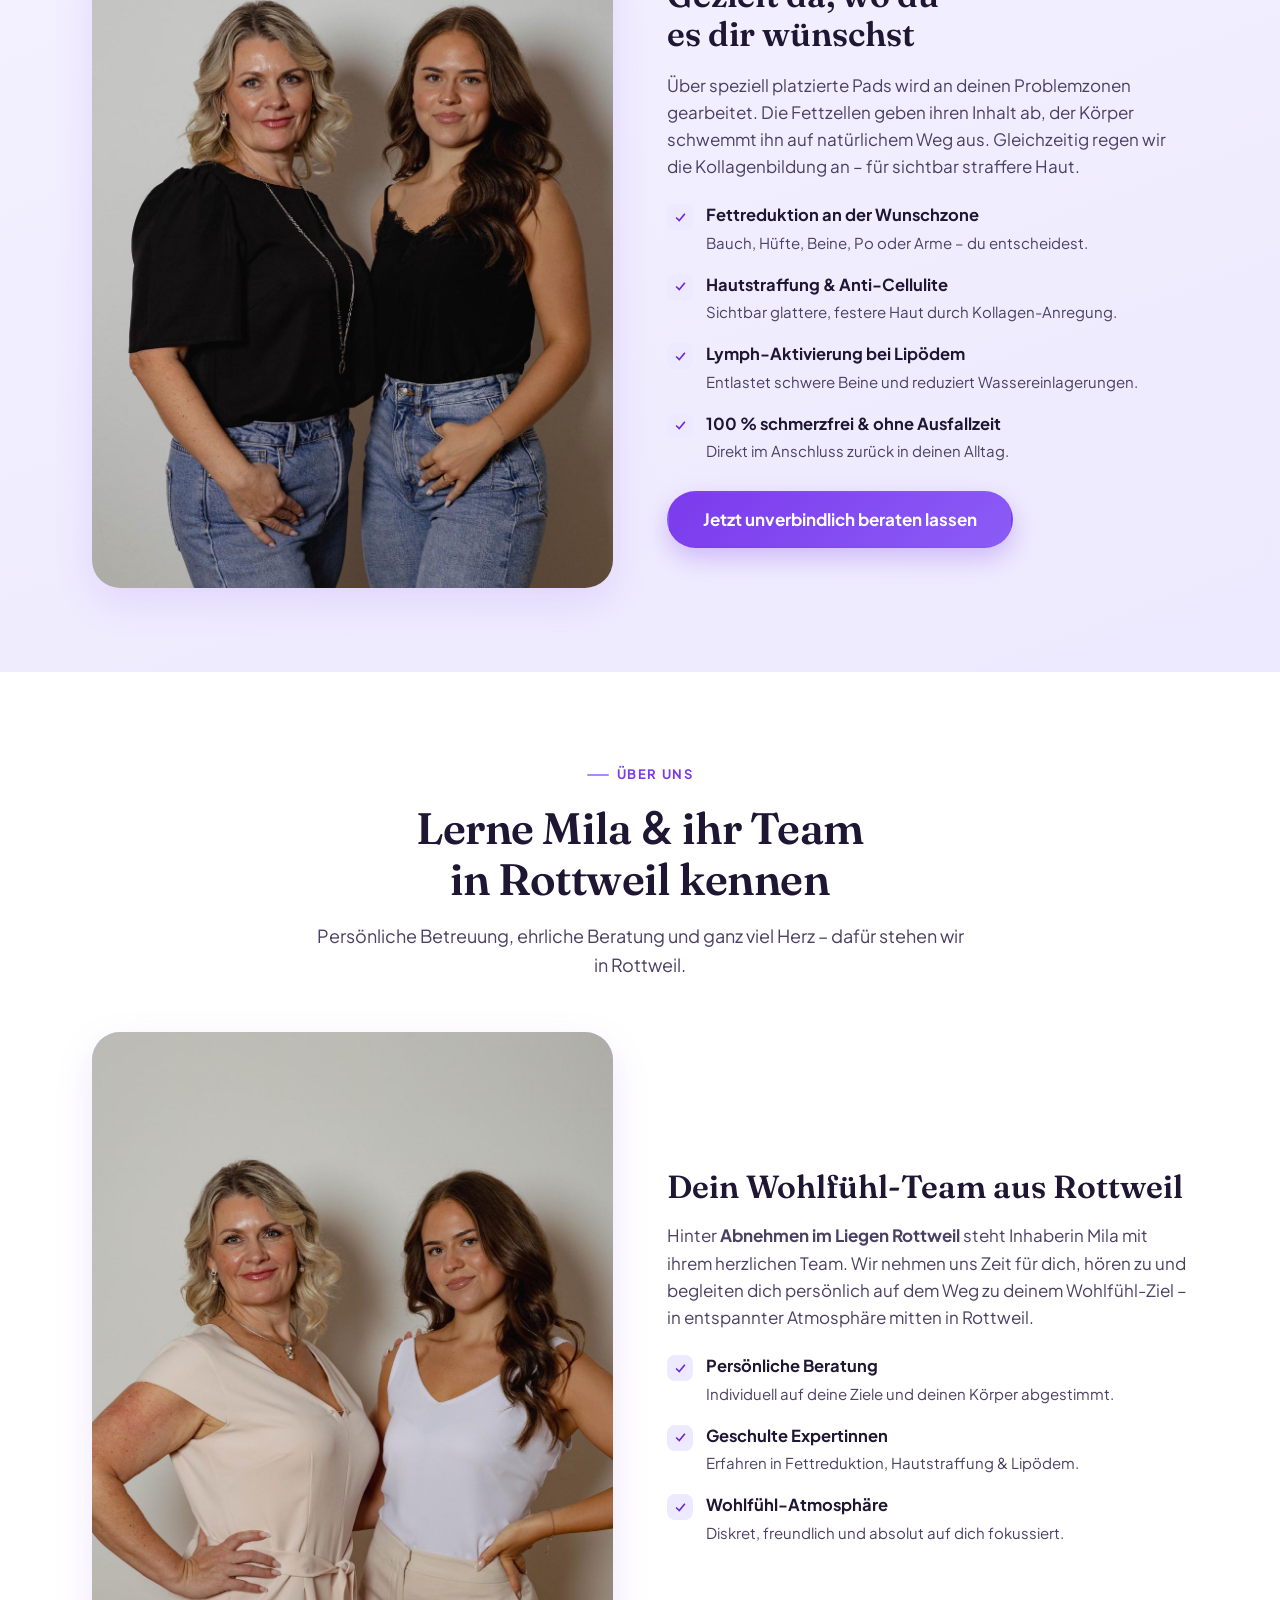
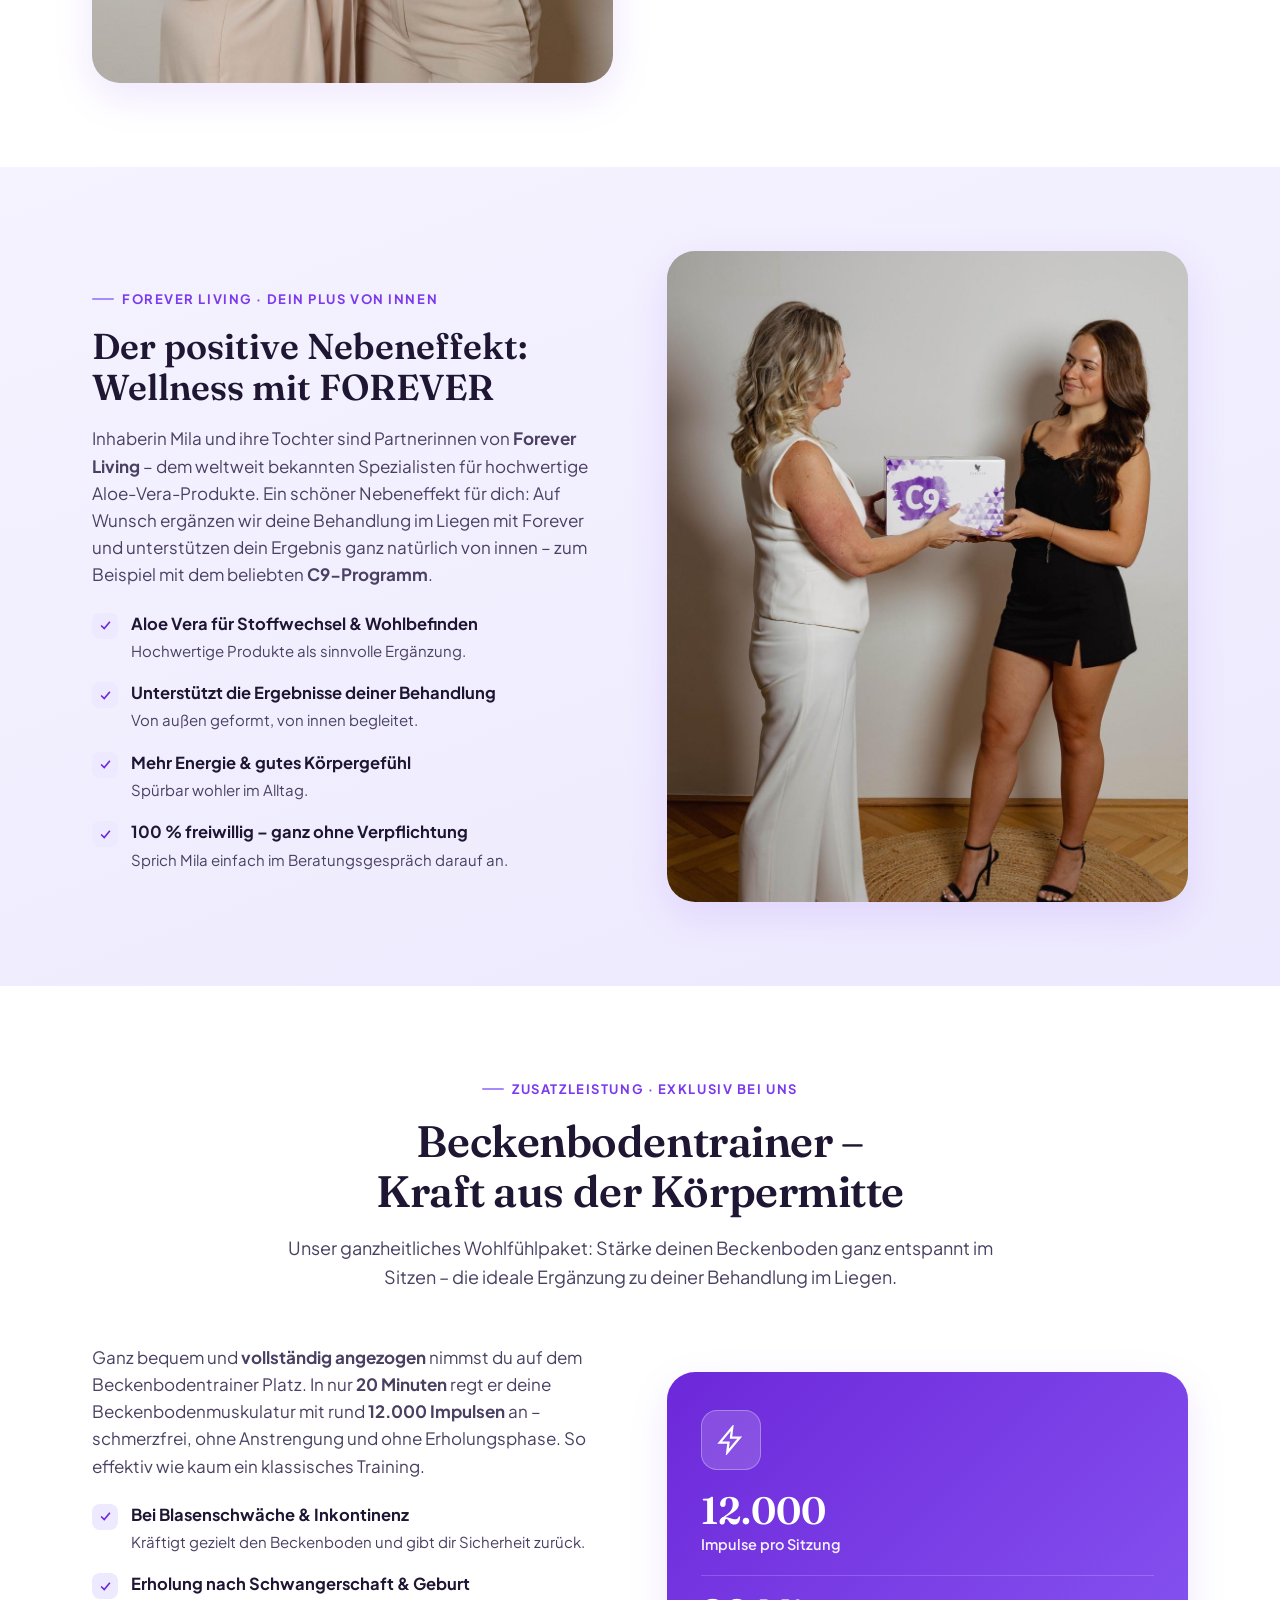
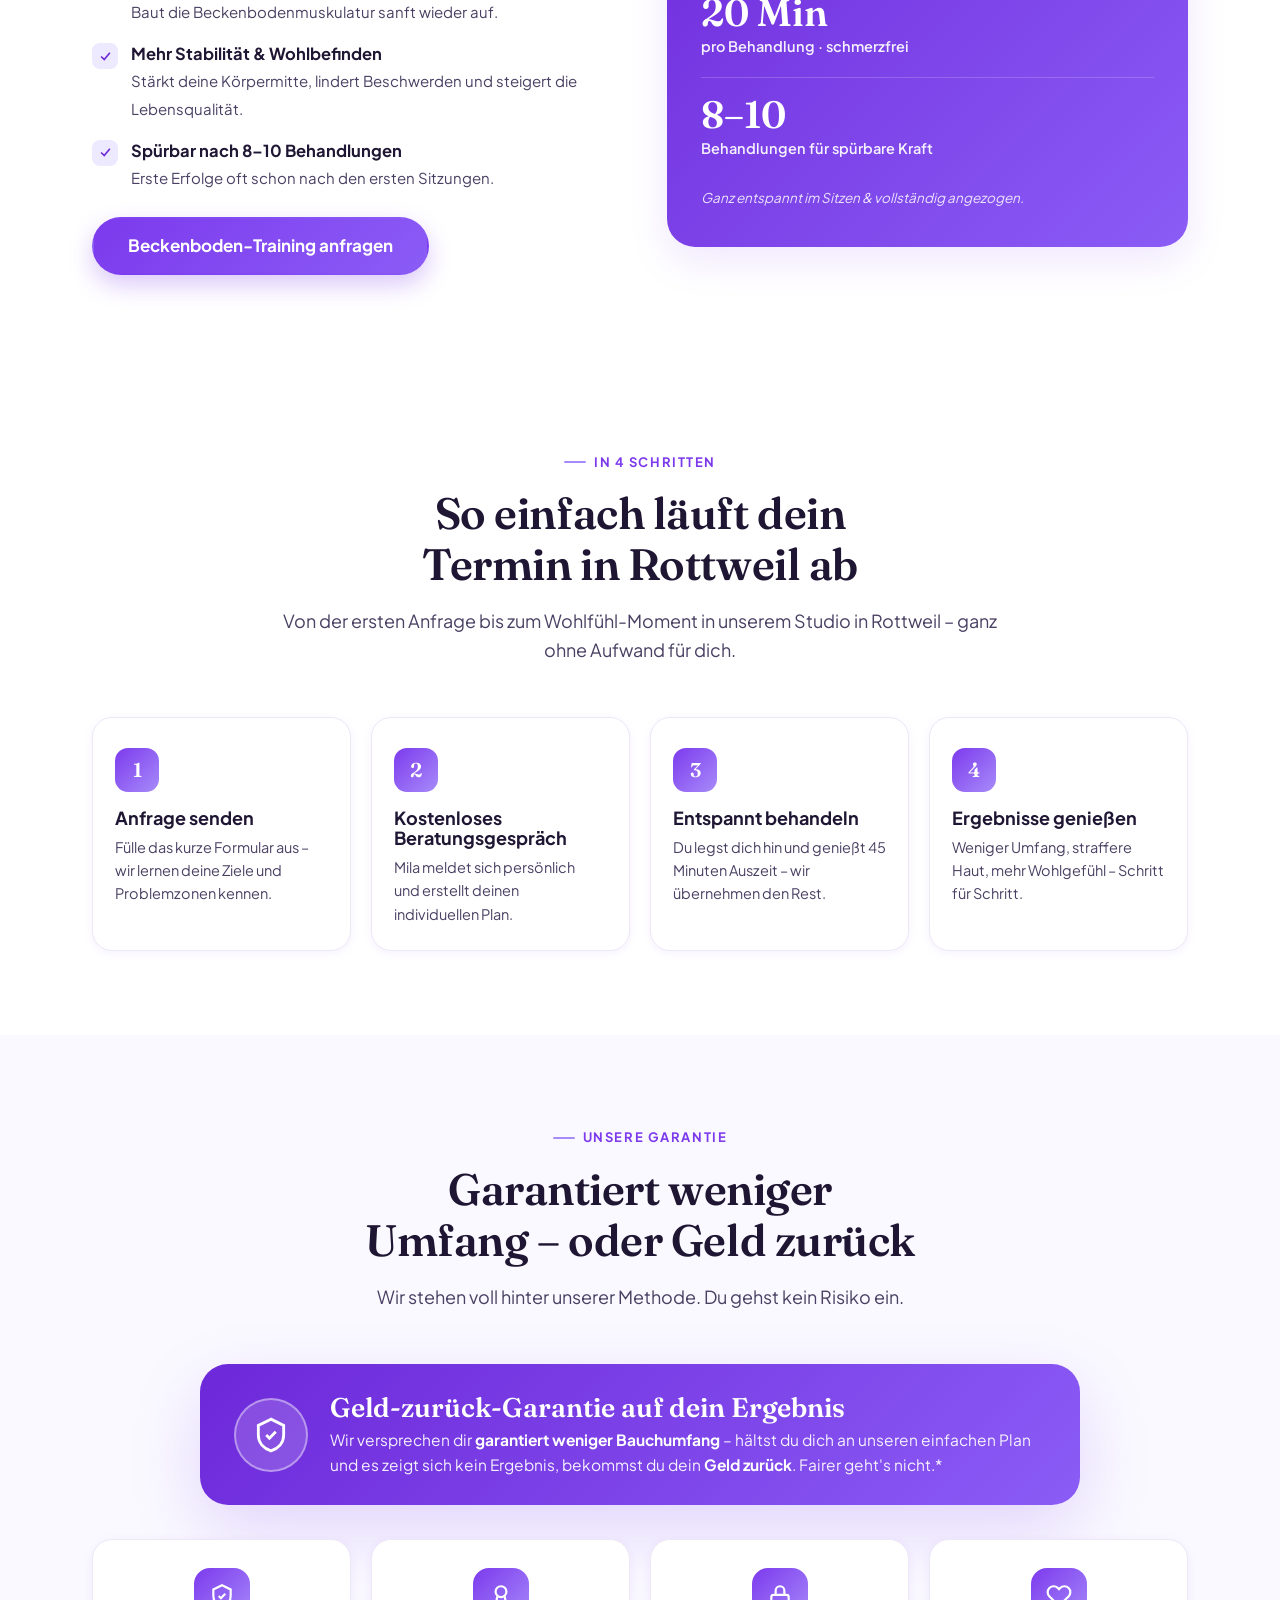
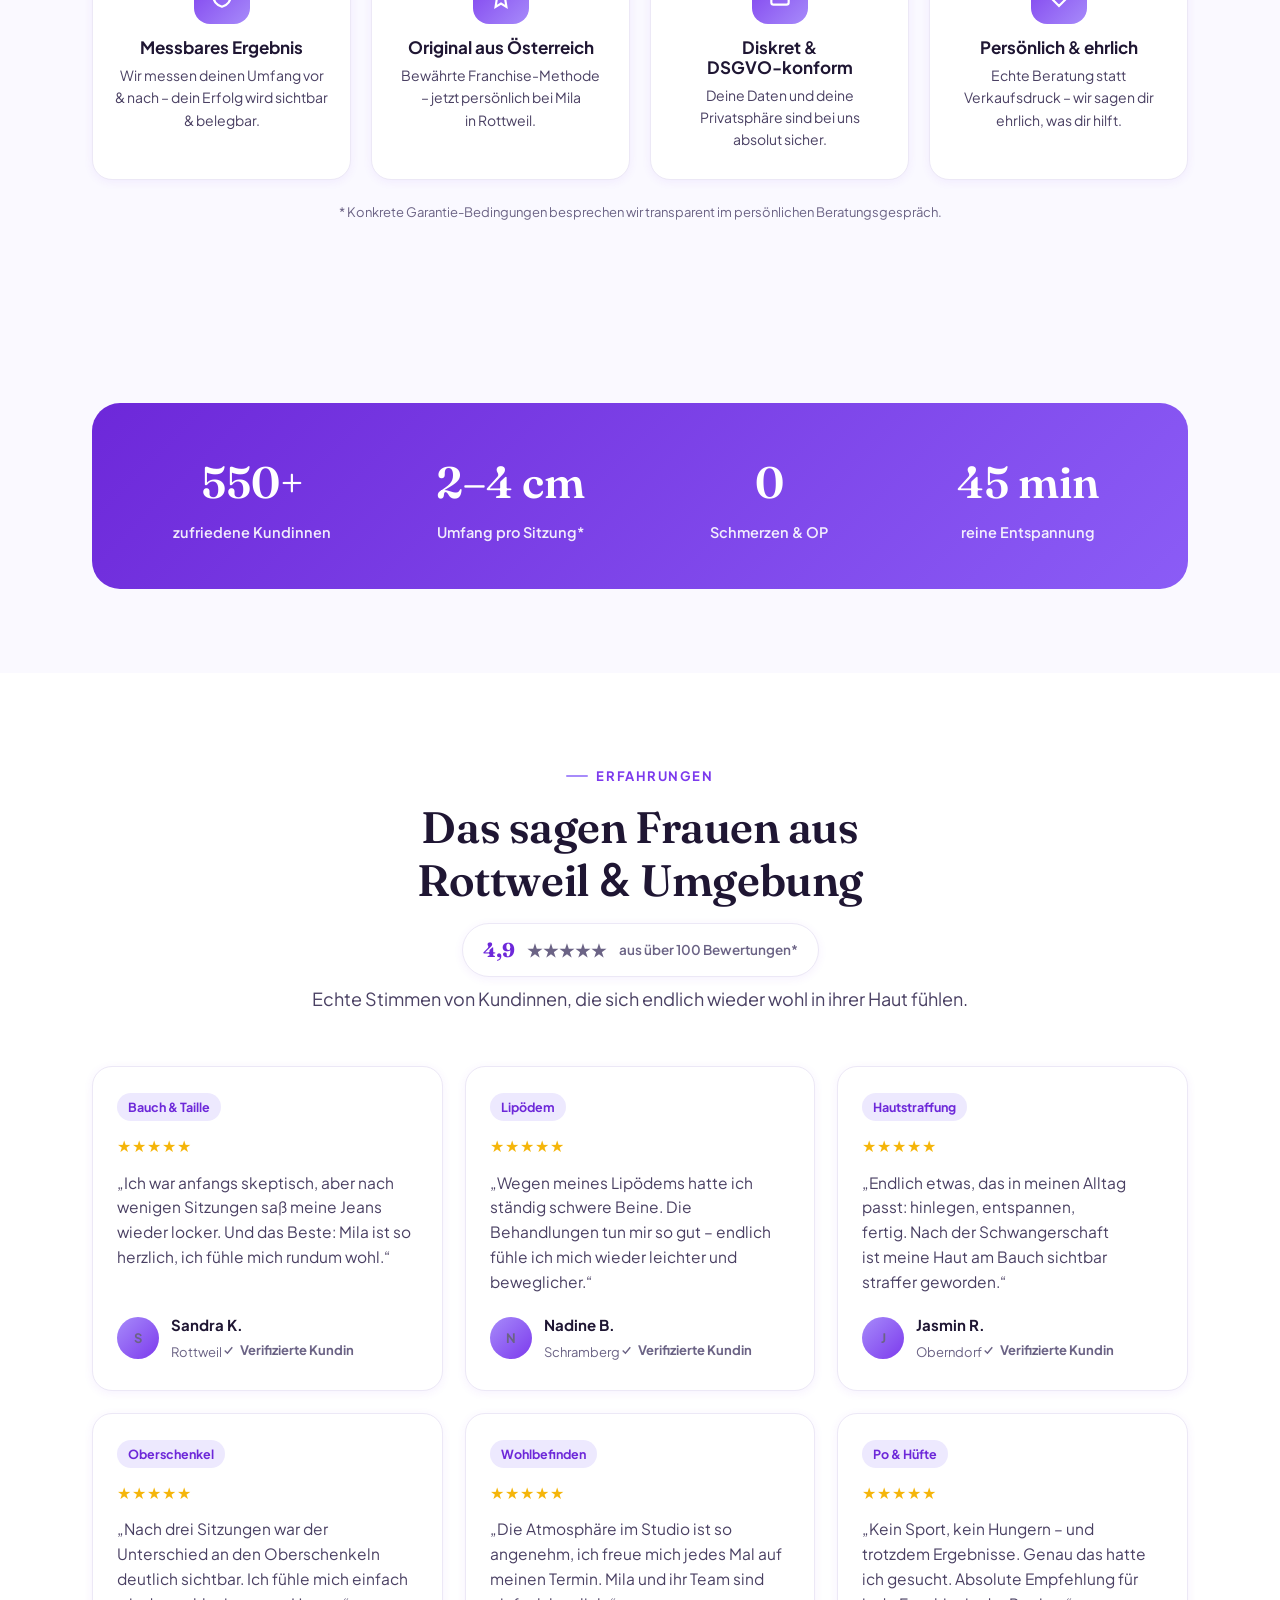
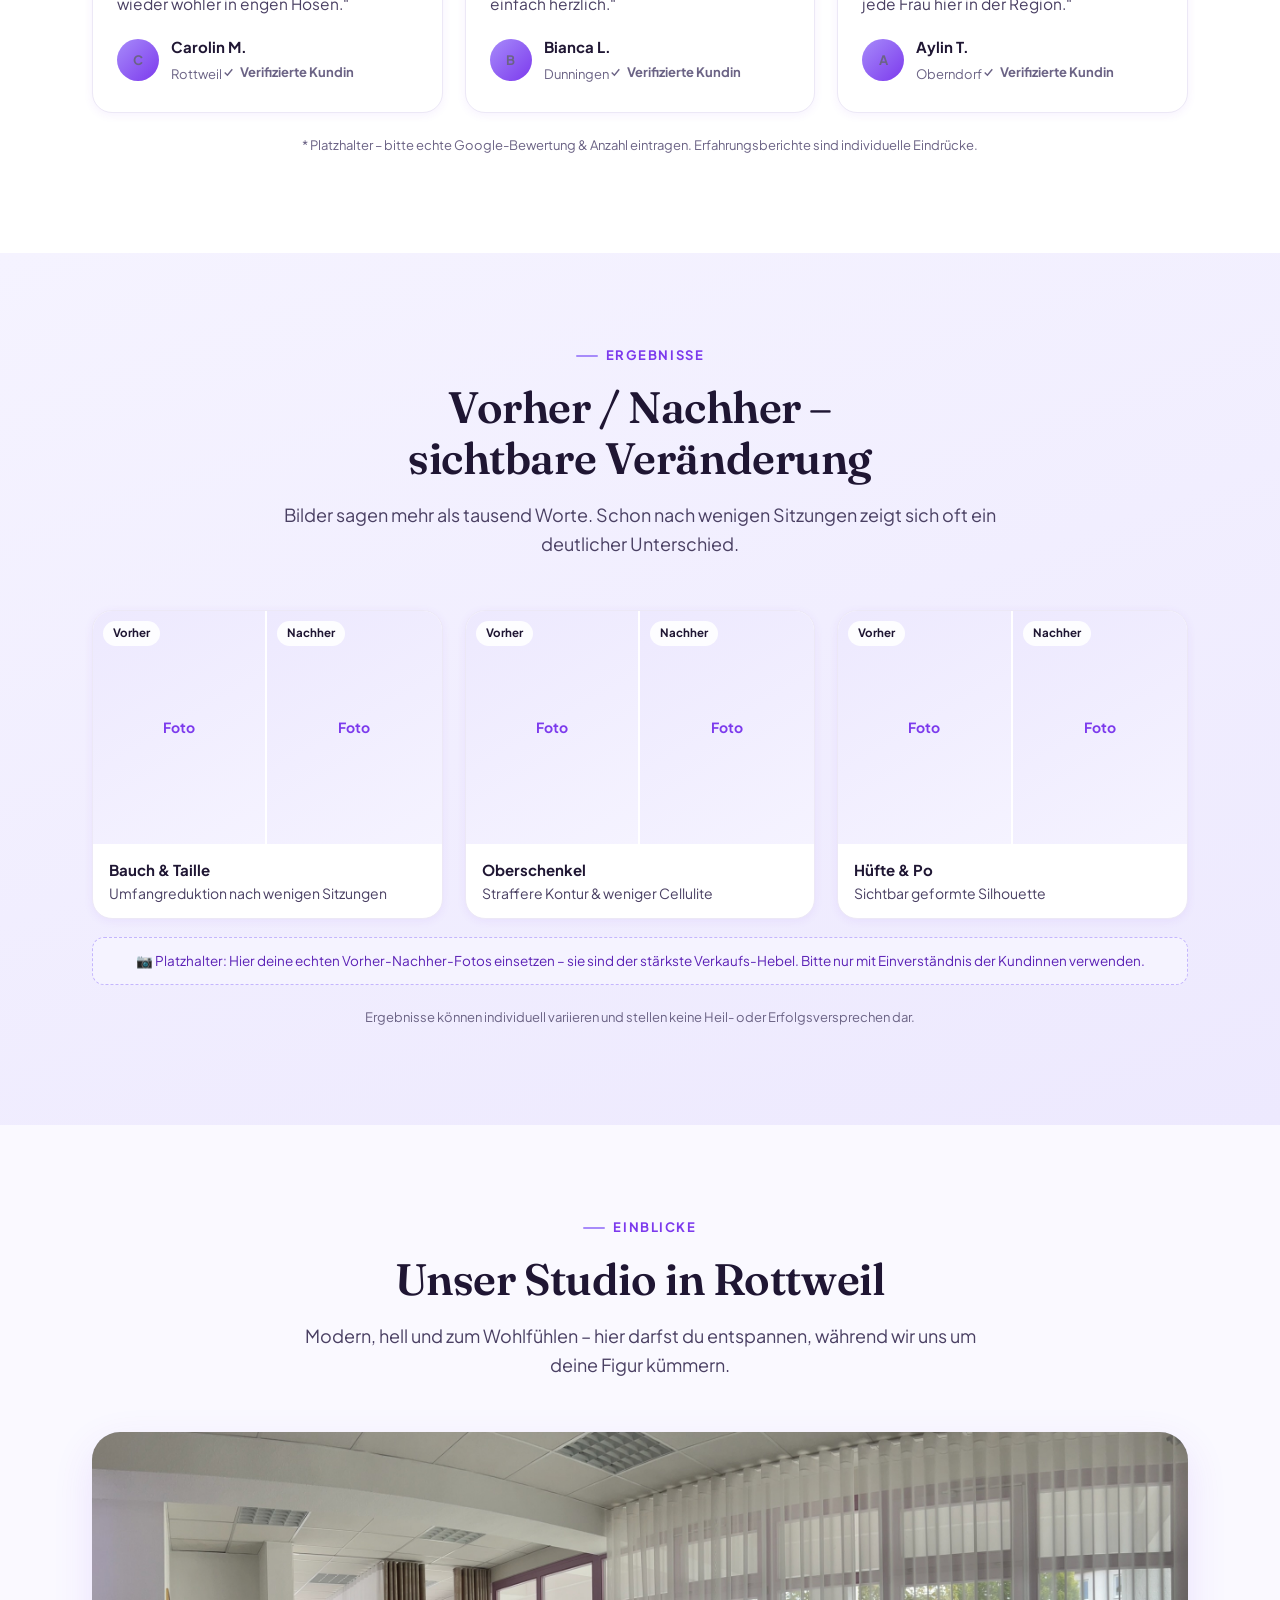
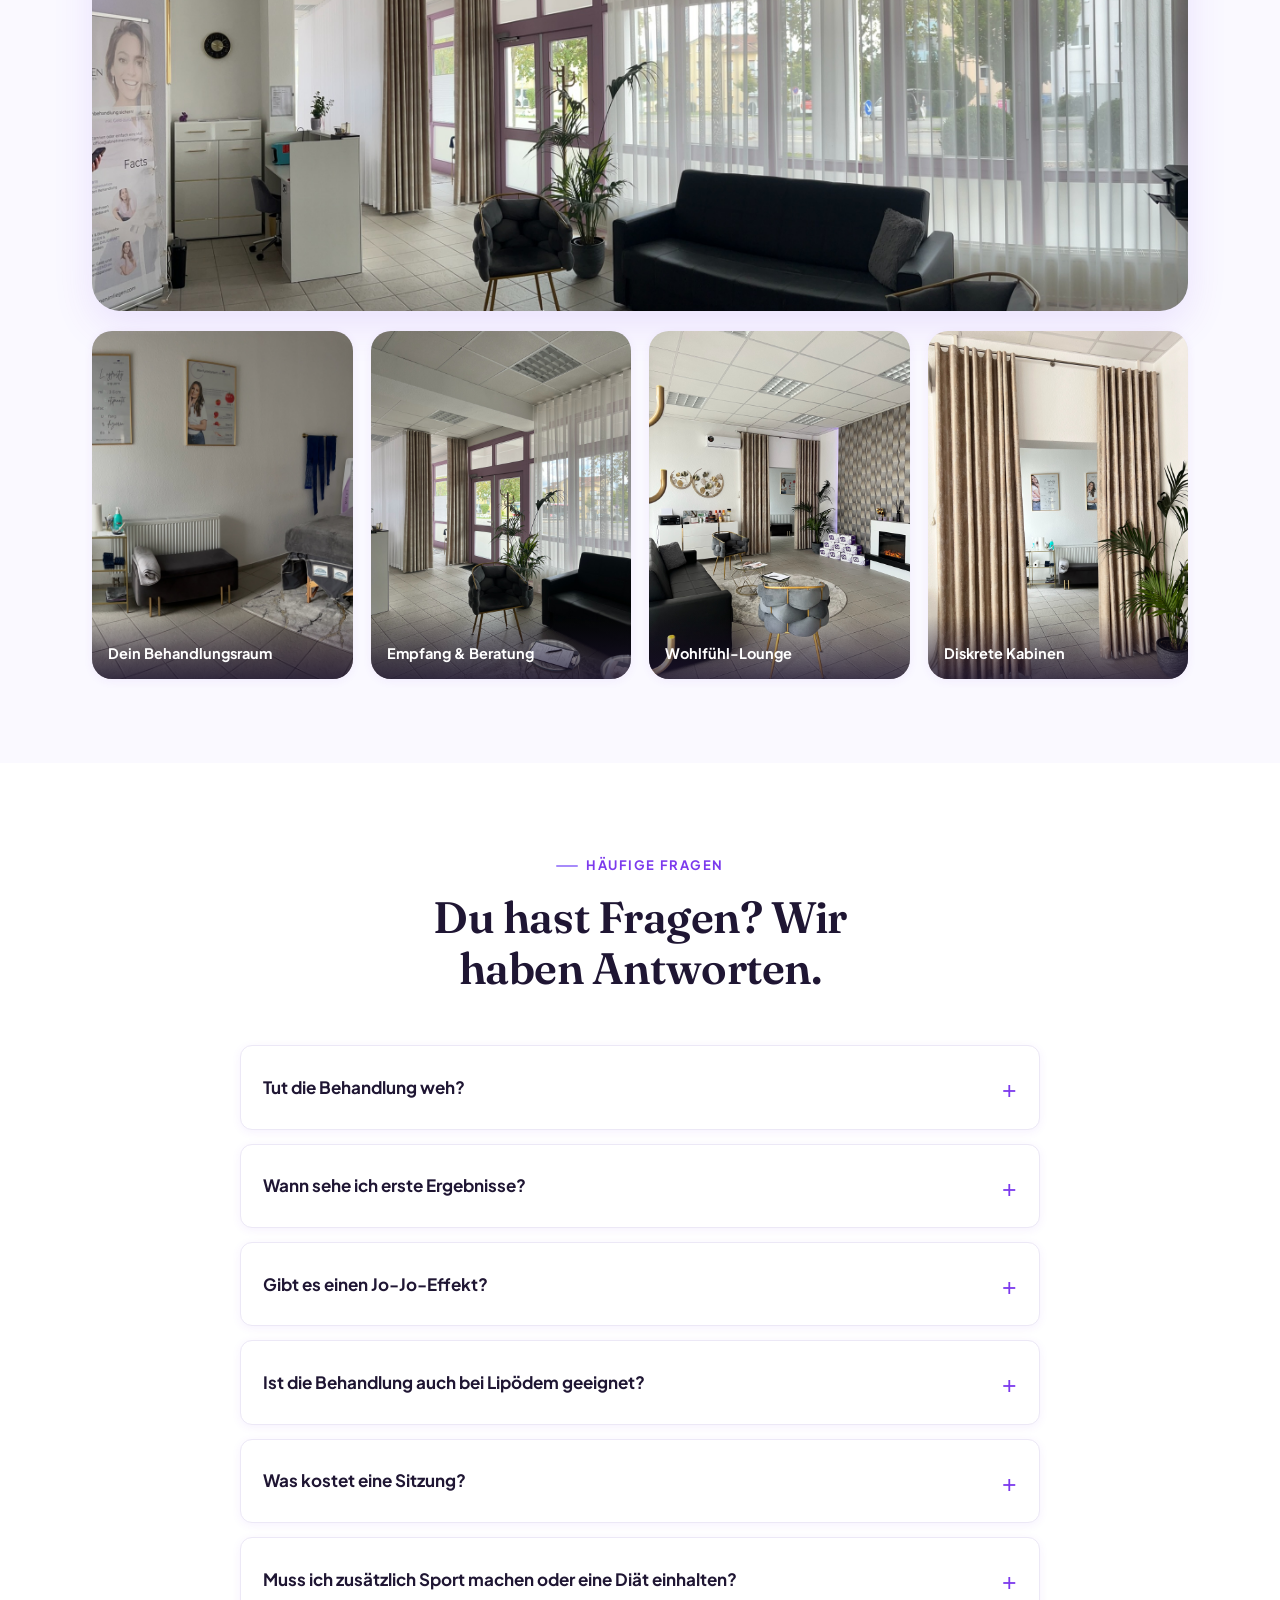
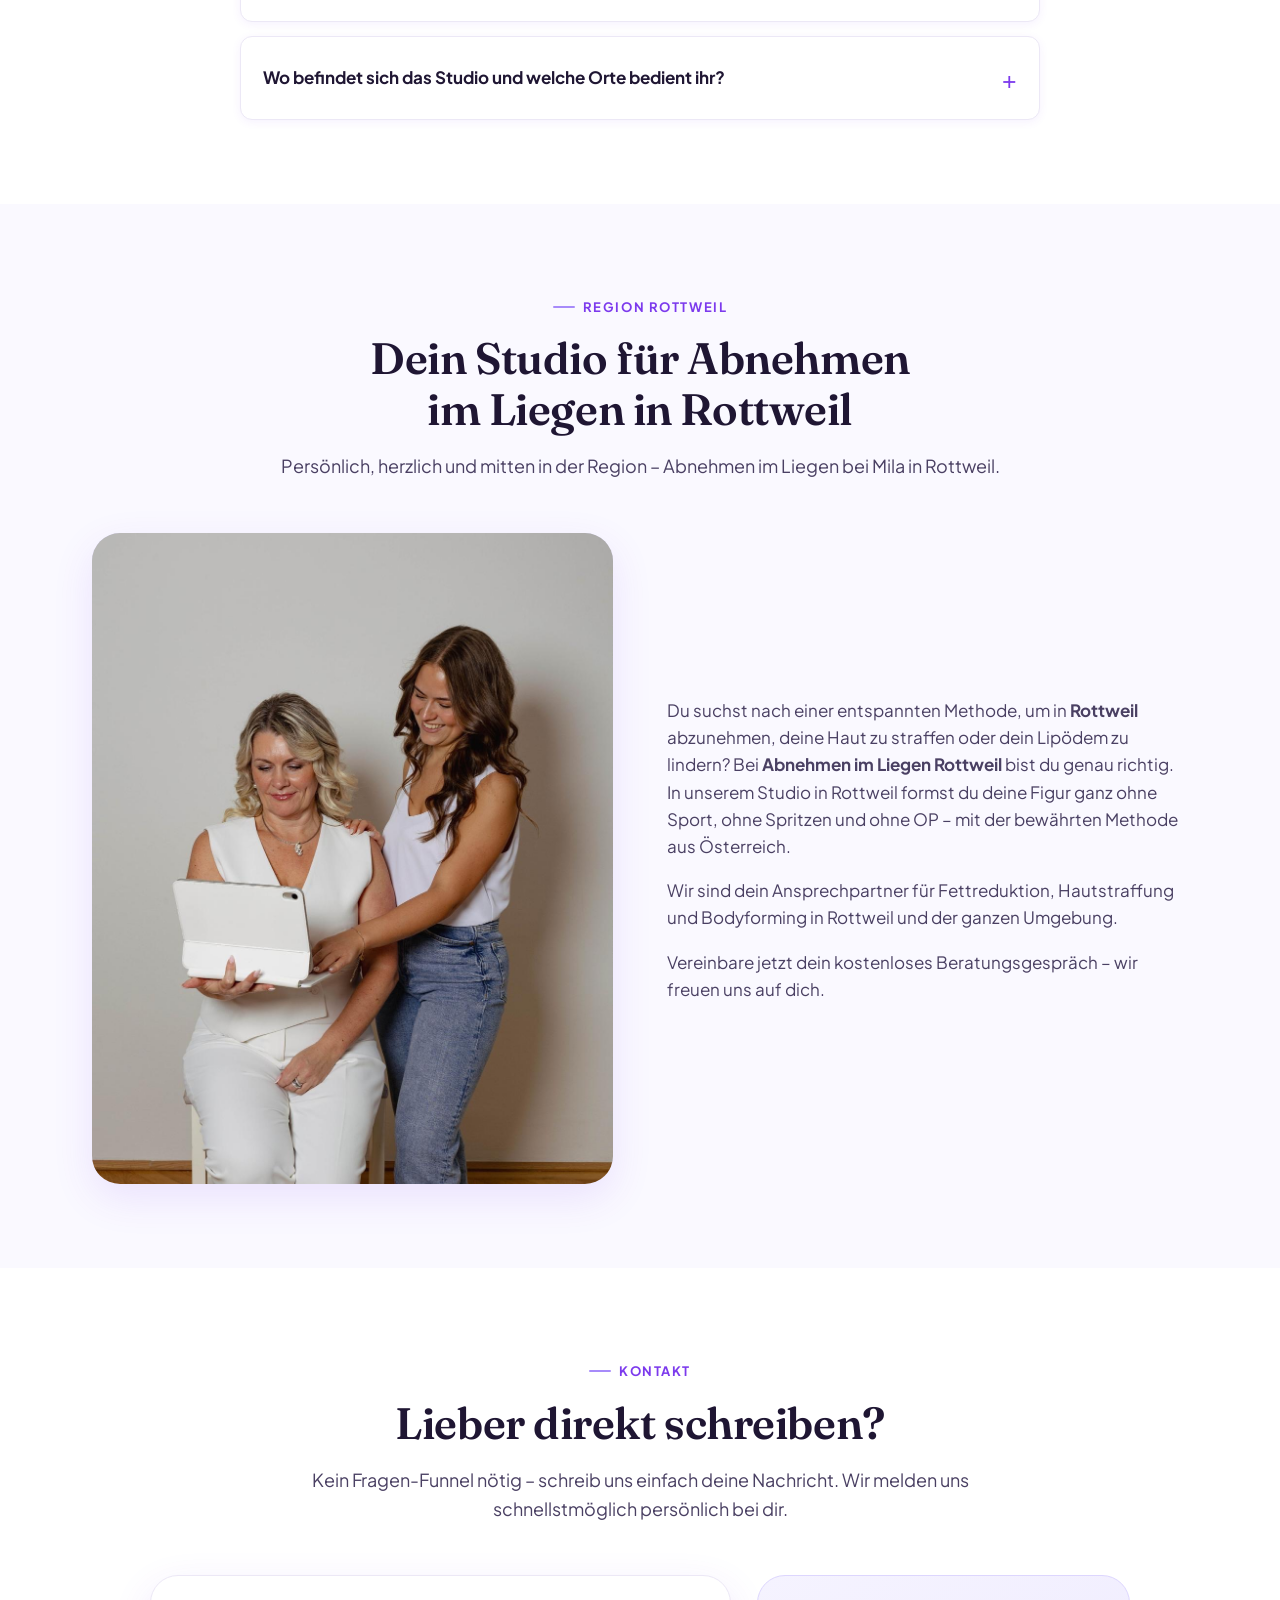
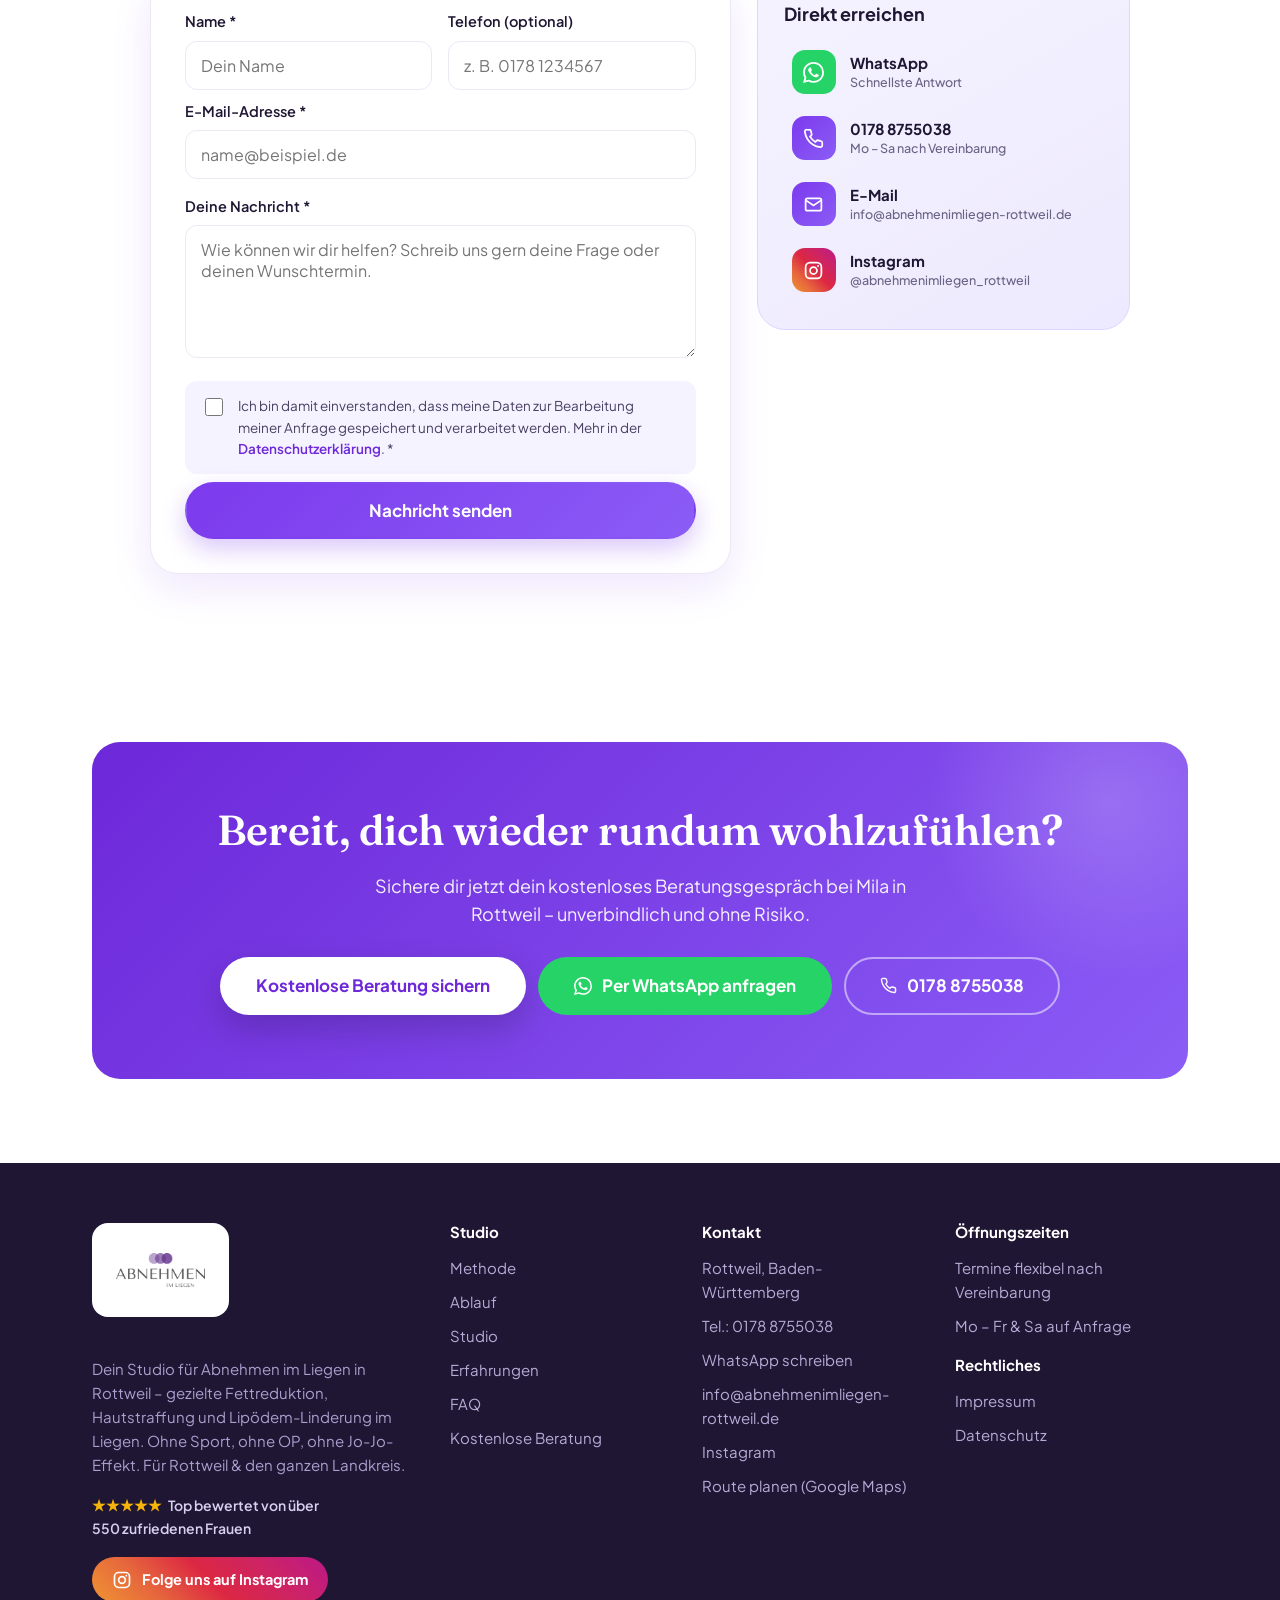
==== commit 13c4ec52: "Paketseite aus öffentlicher Website herausnehmen (nur per Direktlink) - index.html: Menüpunkt "Paket" ====
--- a/index.html
+++ b/index.html
@@ -85,7 +85,6 @@
       <a href="#methode">Methode</a>
       <a href="#ueber-uns">Über uns</a>
       <a href="#ablauf">Ablauf</a>
-      <a href="pakete.html">Pakete</a>
       <a href="#studio">Studio</a>
       <a href="#stimmen">Erfahrungen</a>
       <a href="#faq">FAQ</a>
@@ -102,7 +101,6 @@
     <a href="#methode">Methode</a>
     <a href="#ueber-uns">Über uns</a>
     <a href="#ablauf">Ablauf</a>
-    <a href="pakete.html">Pakete</a>
     <a href="#studio">Studio</a>
     <a href="#stimmen">Erfahrungen</a>
     <a href="#faq">FAQ</a>
@@ -603,86 +601,6 @@
 </section>
 
 <!-- ============================================================
-     PAKETE-TEASER
-============================================================= -->
-<section class="section section--violet" id="pakete-teaser">
-  <div class="shell">
-    <div class="section-head">
-      <span class="eyebrow eyebrow--center">Pakete &amp; Preise</span>
-      <h2>Finde das passende Paket</h2>
-      <p>Transparente Preise inkl. MwSt. – bequem &amp; sicher über PayPal buchbar. Starte mit der Kennenlernbehandlung oder sichere dir eines unserer Behandlungspakete.</p>
-    </div>
-    <div class="pkg-grid">
-
-      <!-- 10er -->
-      <article class="pkg-card">
-        <div class="pkg-card__media">
-          <picture>
-            <source type="image/webp" srcset="10er-Block.webp" />
-            <img src="10er-Block.png" alt="10er-Paket Premium – 10 Behandlungen Abnehmen im Liegen in Rottweil" width="1000" height="1000" loading="lazy" />
-          </picture>
-        </div>
-        <div class="pkg-card__body">
-          <h3>10 Behandlungen</h3>
-          <p class="pkg-card__tier">Premium</p>
-          <div class="pkg-price"><b>1.099&nbsp;€</b><span class="pkg-vat">inkl. MwSt.</span></div>
-          <p class="pkg-perunit">109,90&nbsp;€ <span class="pkg-perunit__hint">pro Behandlung</span></p>
-          <p class="pkg-card__desc">10 Behandlungen im Liegen – inkl. 1× Darm- &amp; Stoffwechselkur.</p>
-          <div class="pkg-card__spacer"></div>
-          <a class="btn btn--ghost btn--block" href="pakete.html">Details ansehen</a>
-        </div>
-      </article>
-
-      <!-- 20er -->
-      <article class="pkg-card pkg-card--highlight">
-        <span class="pkg-ribbon">★ Beliebteste Wahl</span>
-        <div class="pkg-card__media">
-          <picture>
-            <source type="image/webp" srcset="20er-Block.webp" />
-            <img src="20er-Block.png" alt="20er-Paket Premium – 20 Behandlungen Abnehmen im Liegen in Rottweil, beliebteste Wahl" width="1000" height="1000" loading="lazy" />
-          </picture>
-        </div>
-        <div class="pkg-card__body">
-          <h3>20 Behandlungen</h3>
-          <p class="pkg-card__tier">Premium</p>
-          <div class="pkg-price"><b>1.699&nbsp;€</b><span class="pkg-vat">inkl. MwSt.</span></div>
-          <p class="pkg-perunit">84,95&nbsp;€ <span class="pkg-perunit__hint">pro Behandlung</span></p>
-          <p class="pkg-card__desc">20 Behandlungen im Liegen – inkl. 1× Darm- &amp; Stoffwechselkur. Ratenzahlung möglich.</p>
-          <div class="pkg-card__spacer"></div>
-          <a class="btn btn--primary btn--block" href="pakete.html">Details ansehen</a>
-        </div>
-      </article>
-
-      <!-- 40er -->
-      <article class="pkg-card">
-        <div class="pkg-card__media">
-          <picture>
-            <source type="image/webp" srcset="40er-Block.webp" />
-            <img src="40er-Block.png" alt="40er-Paket Basic – 40 Behandlungen Abnehmen im Liegen in Rottweil, bester Preis pro Behandlung" width="1000" height="1000" loading="lazy" />
-          </picture>
-        </div>
-        <div class="pkg-card__body">
-          <h3>40 Behandlungen</h3>
-          <p class="pkg-card__tier">Basic</p>
-          <div class="pkg-price"><b>2.699&nbsp;€</b><span class="pkg-vat">inkl. MwSt.</span></div>
-          <p class="pkg-perunit">67,48&nbsp;€ <span class="pkg-perunit__hint">pro Behandlung</span></p>
-          <p class="pkg-card__desc">40 Behandlungen im Liegen – bester Preis pro Behandlung. Ratenzahlung möglich.</p>
-          <div class="pkg-card__spacer"></div>
-          <a class="btn btn--ghost btn--block" href="pakete.html">Details ansehen</a>
-        </div>
-      </article>
-
-    </div>
-    <div class="cta-row" style="margin-top:38px;">
-      <a href="pakete.html" class="btn btn--primary btn--lg">
-        Alle Pakete ansehen
-        <svg viewBox="0 0 24 24" width="16" height="16" fill="none" stroke="currentColor" stroke-width="2.4"><path d="M5 12h14M13 5l7 7-7 7"/></svg>
-      </a>
-    </div>
-  </div>
-</section>
-
-<!-- ============================================================
      GARANTIE / VERTRAUEN
 ============================================================= -->
 <section class="section section--soft" id="garantie">
@@ -1085,7 +1003,6 @@
         <ul>
           <li><a href="#methode">Methode</a></li>
           <li><a href="#ablauf">Ablauf</a></li>
-          <li><a href="pakete.html">Pakete &amp; Preise</a></li>
           <li><a href="#studio">Studio</a></li>
           <li><a href="#stimmen">Erfahrungen</a></li>
           <li><a href="#faq">FAQ</a></li>
@@ -1113,8 +1030,6 @@
         <ul>
           <li><a href="impressum.html">Impressum</a></li>
           <li><a href="datenschutz.html">Datenschutz</a></li>
-          <li><a href="agb.html">AGB</a></li>
-          <li><a href="widerruf.html">Widerrufsbelehrung</a></li>
         </ul>
       </div>
     </div>
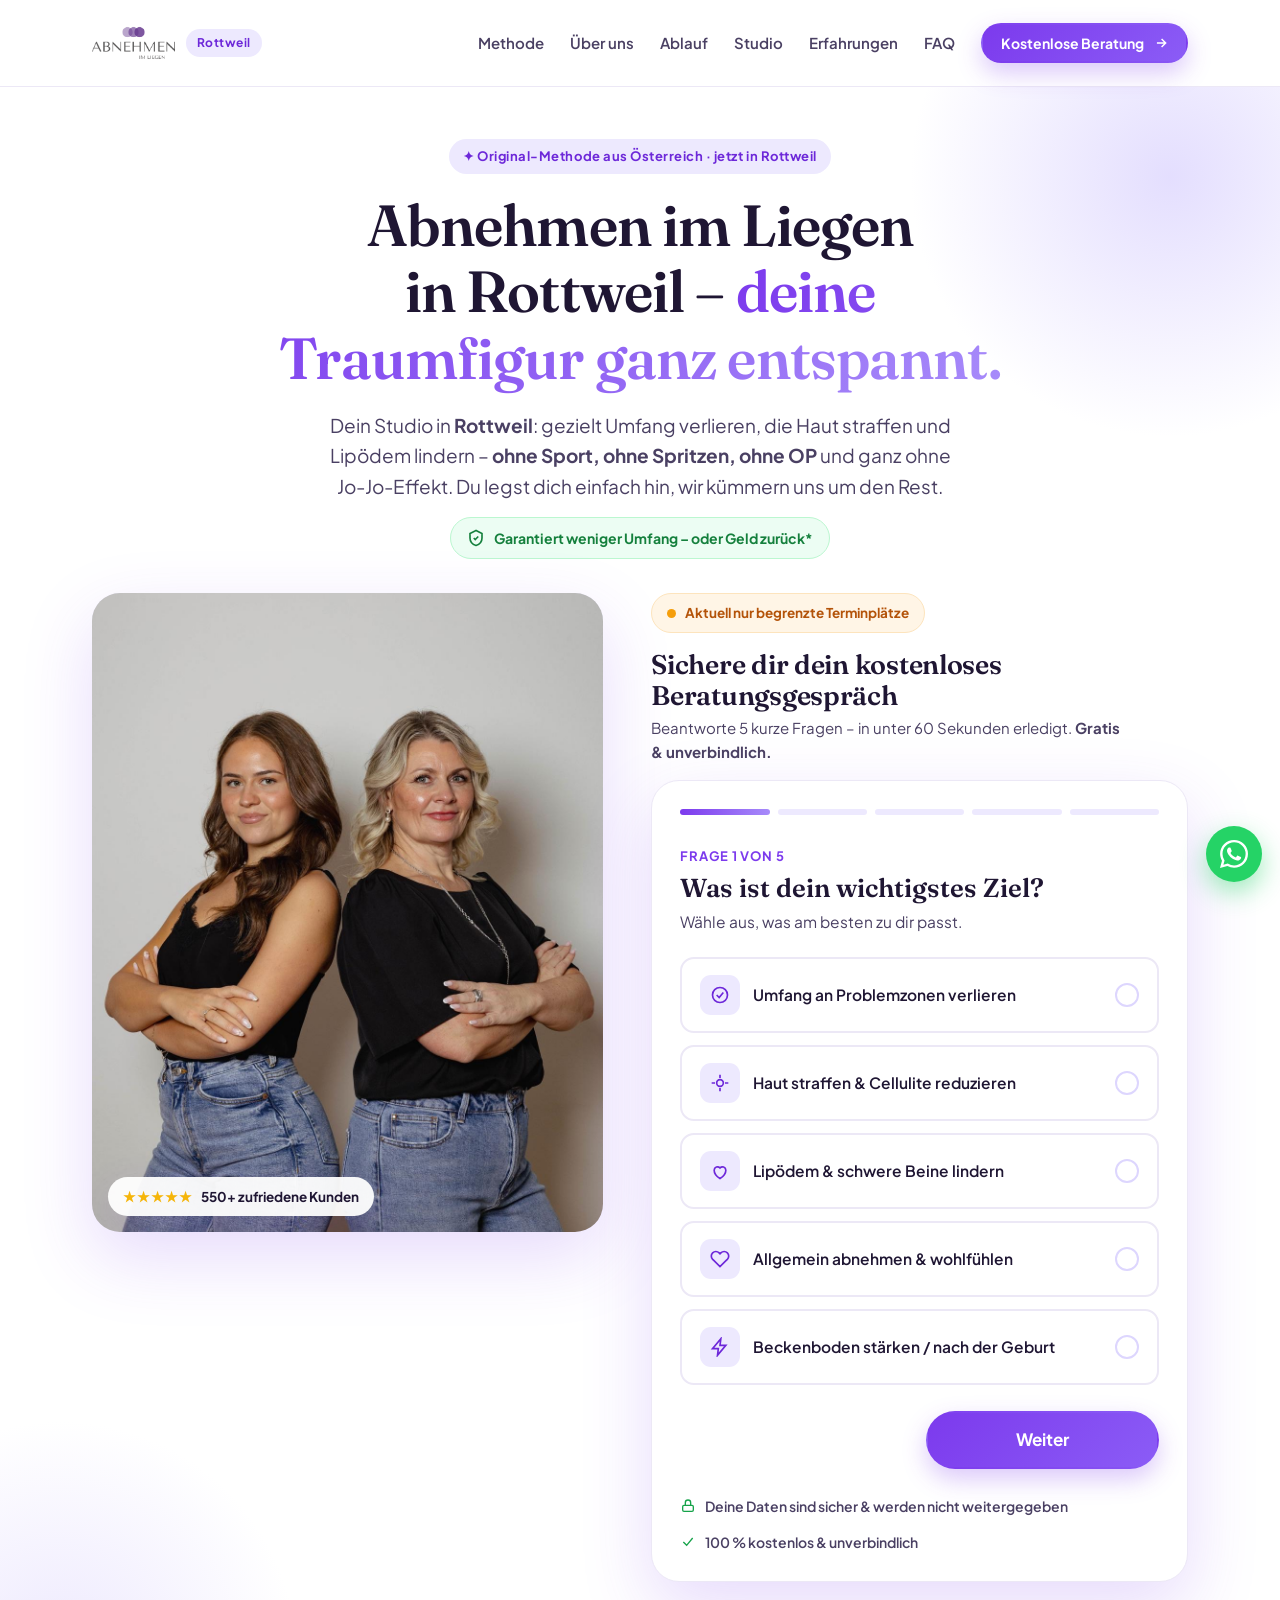
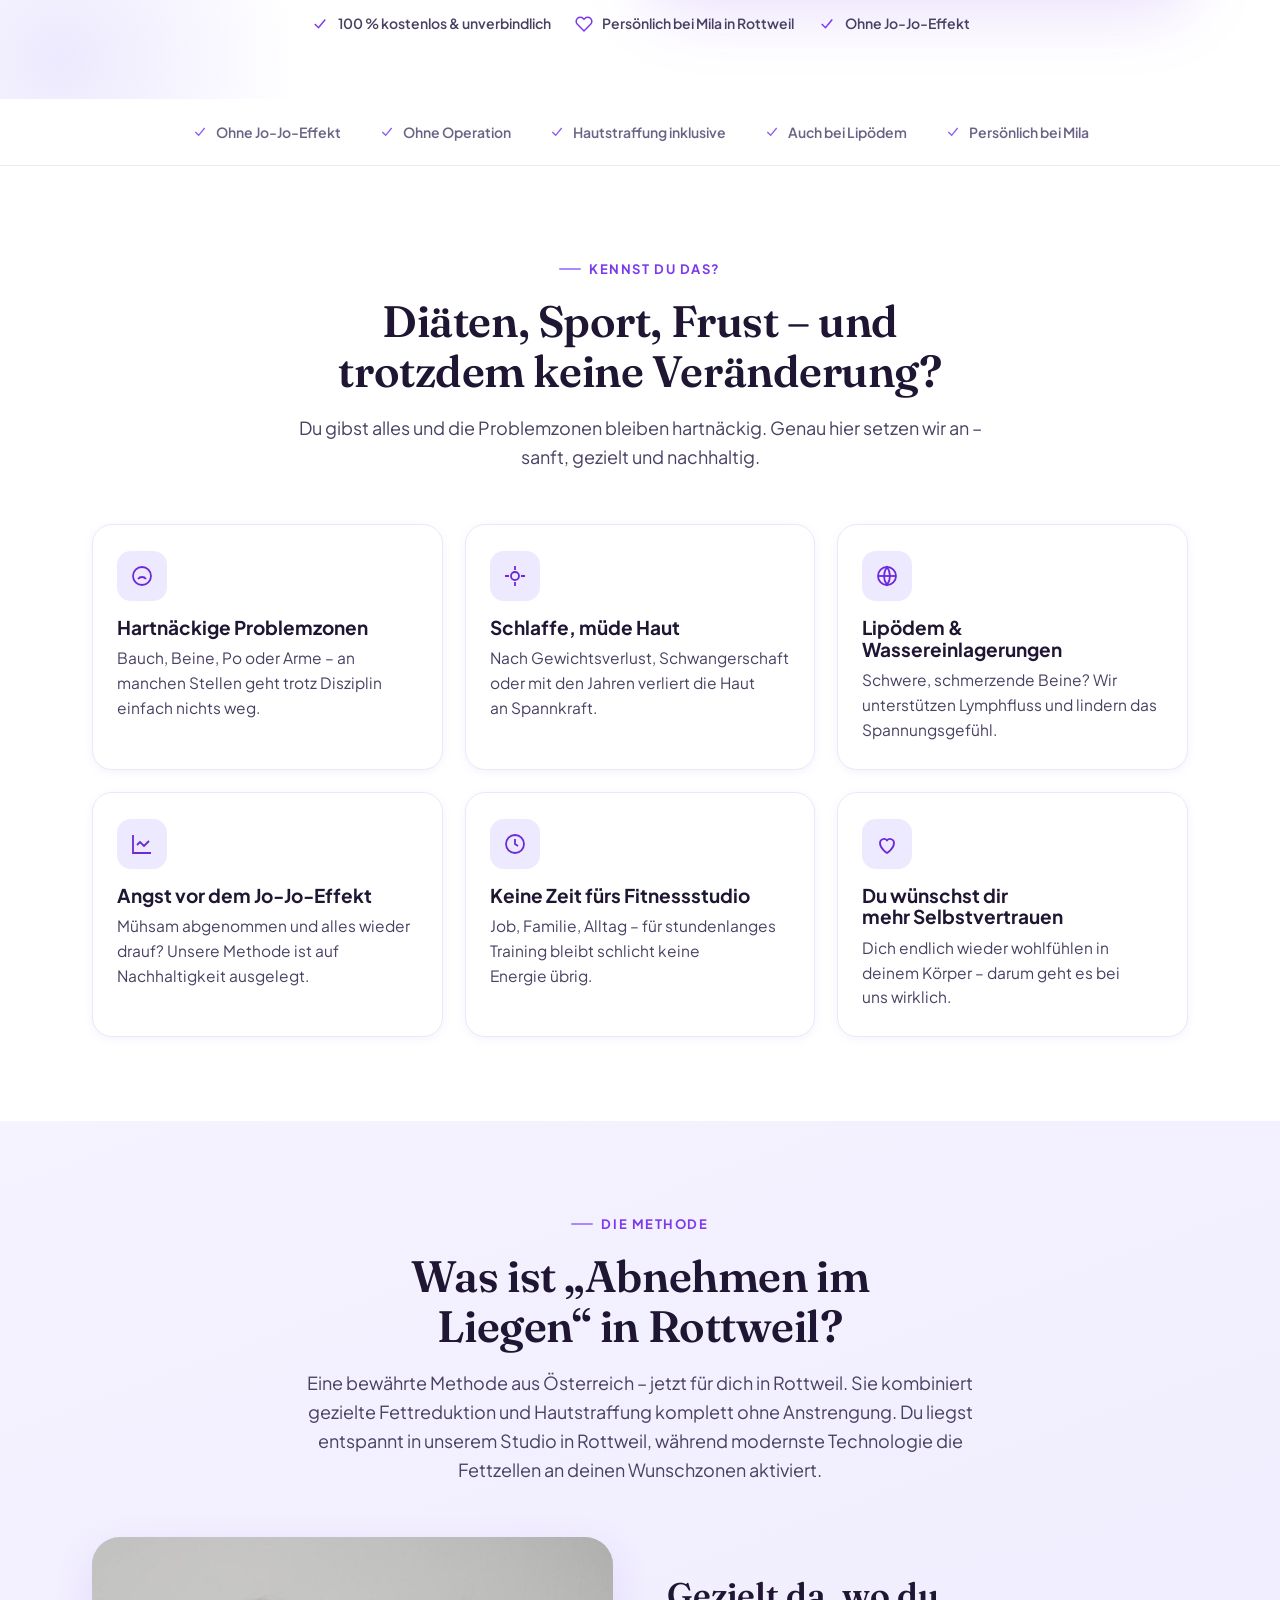
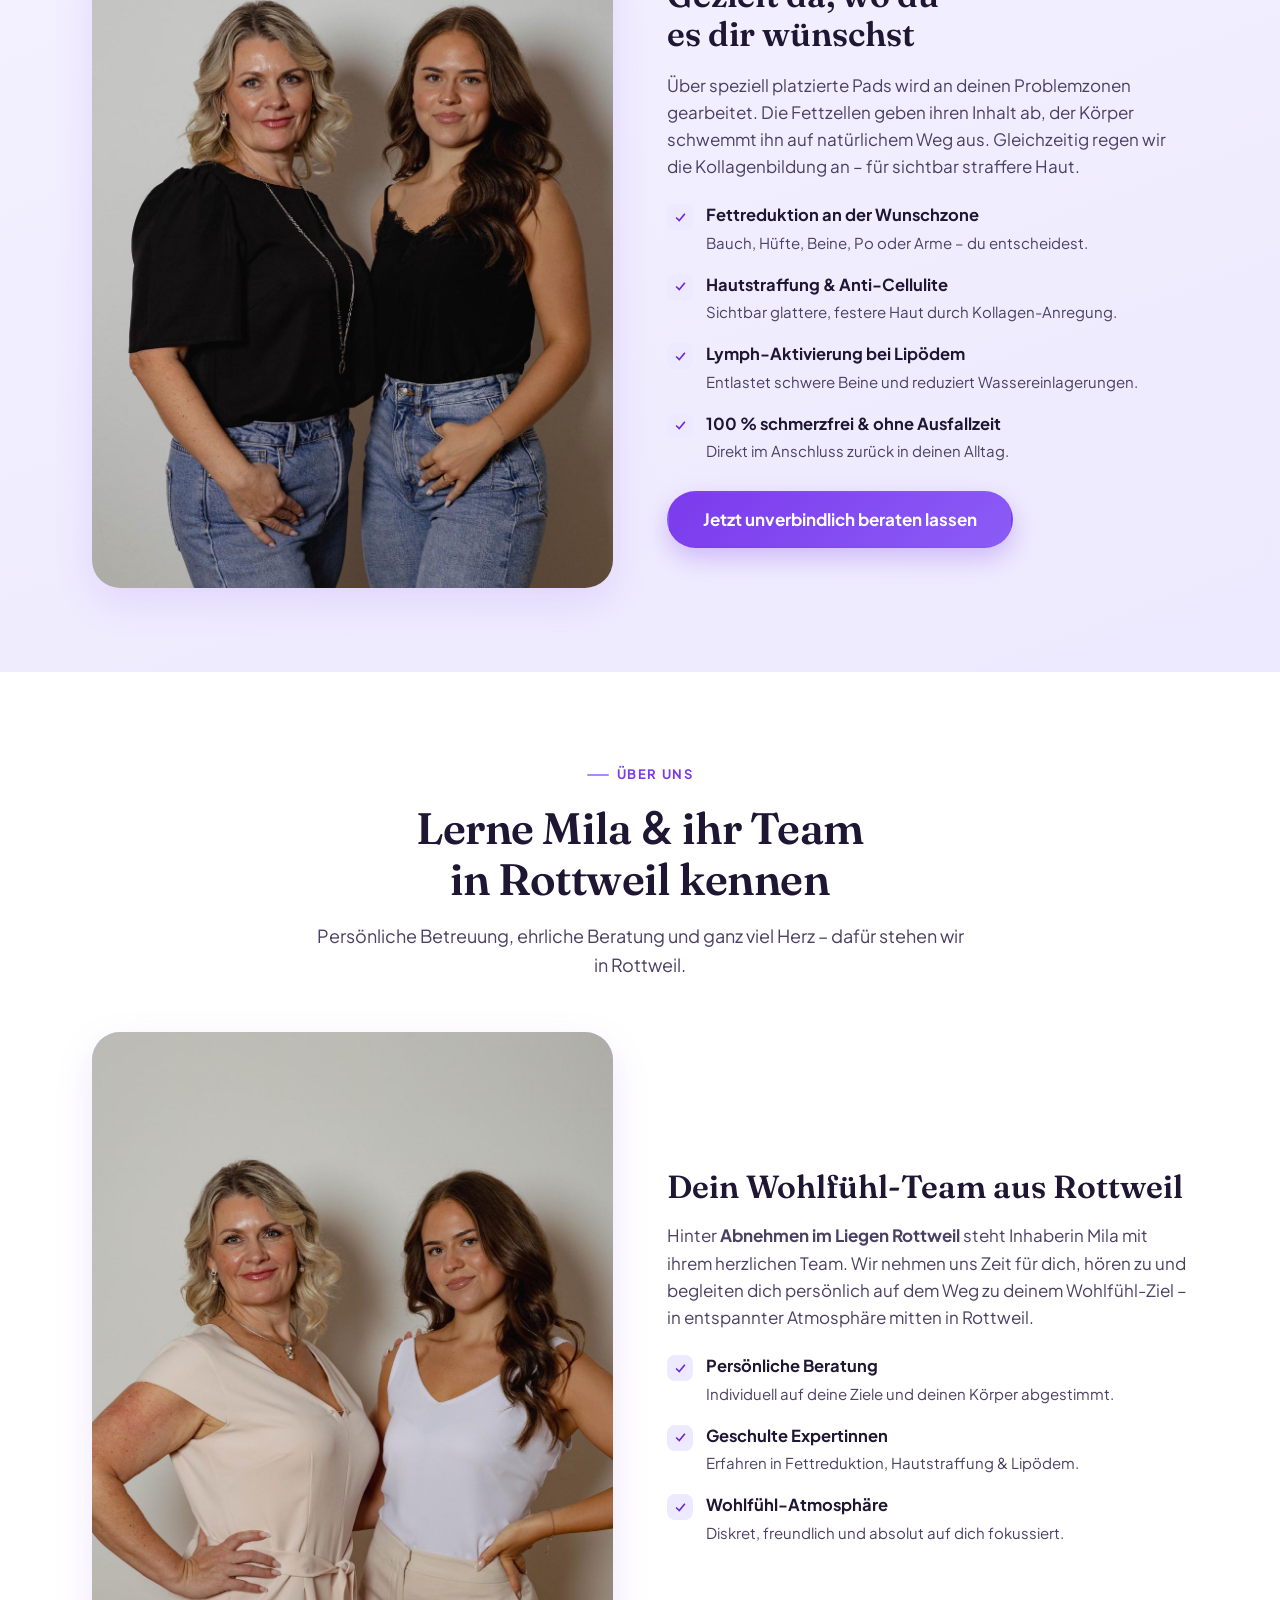
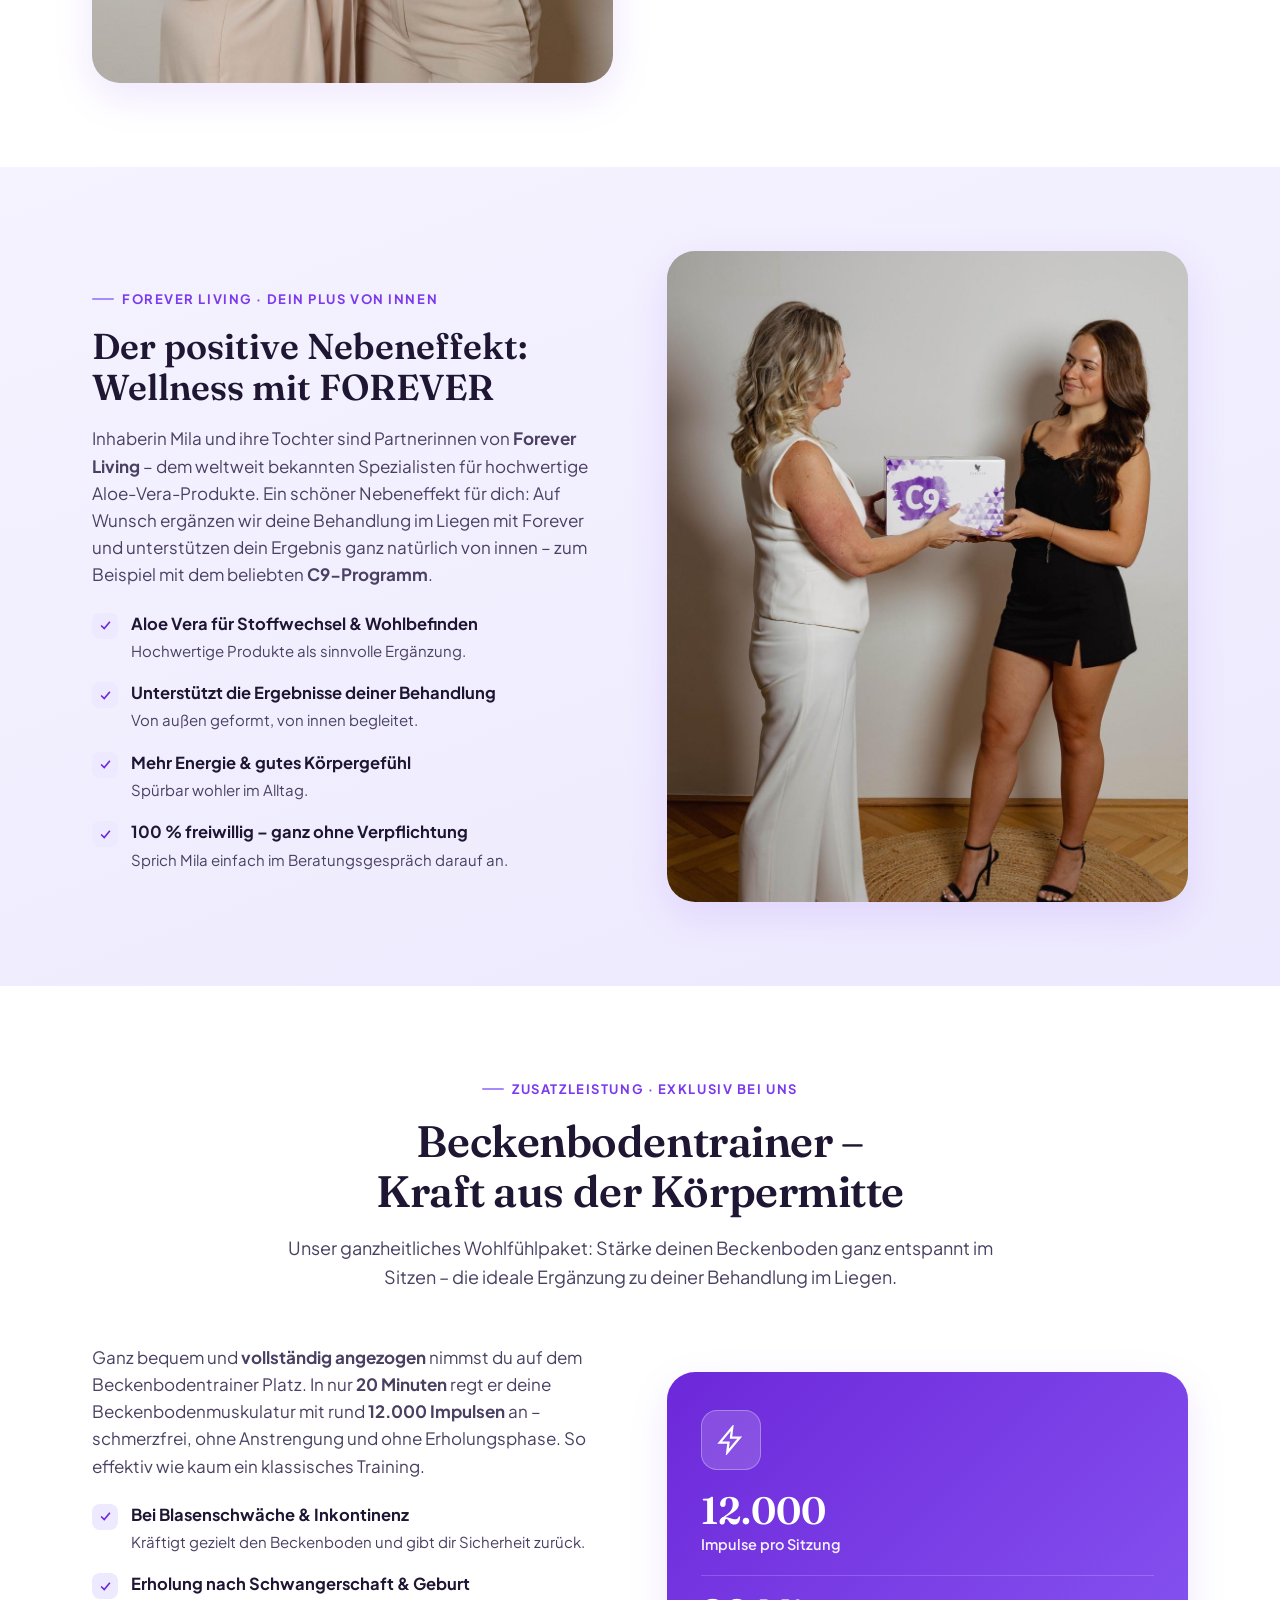
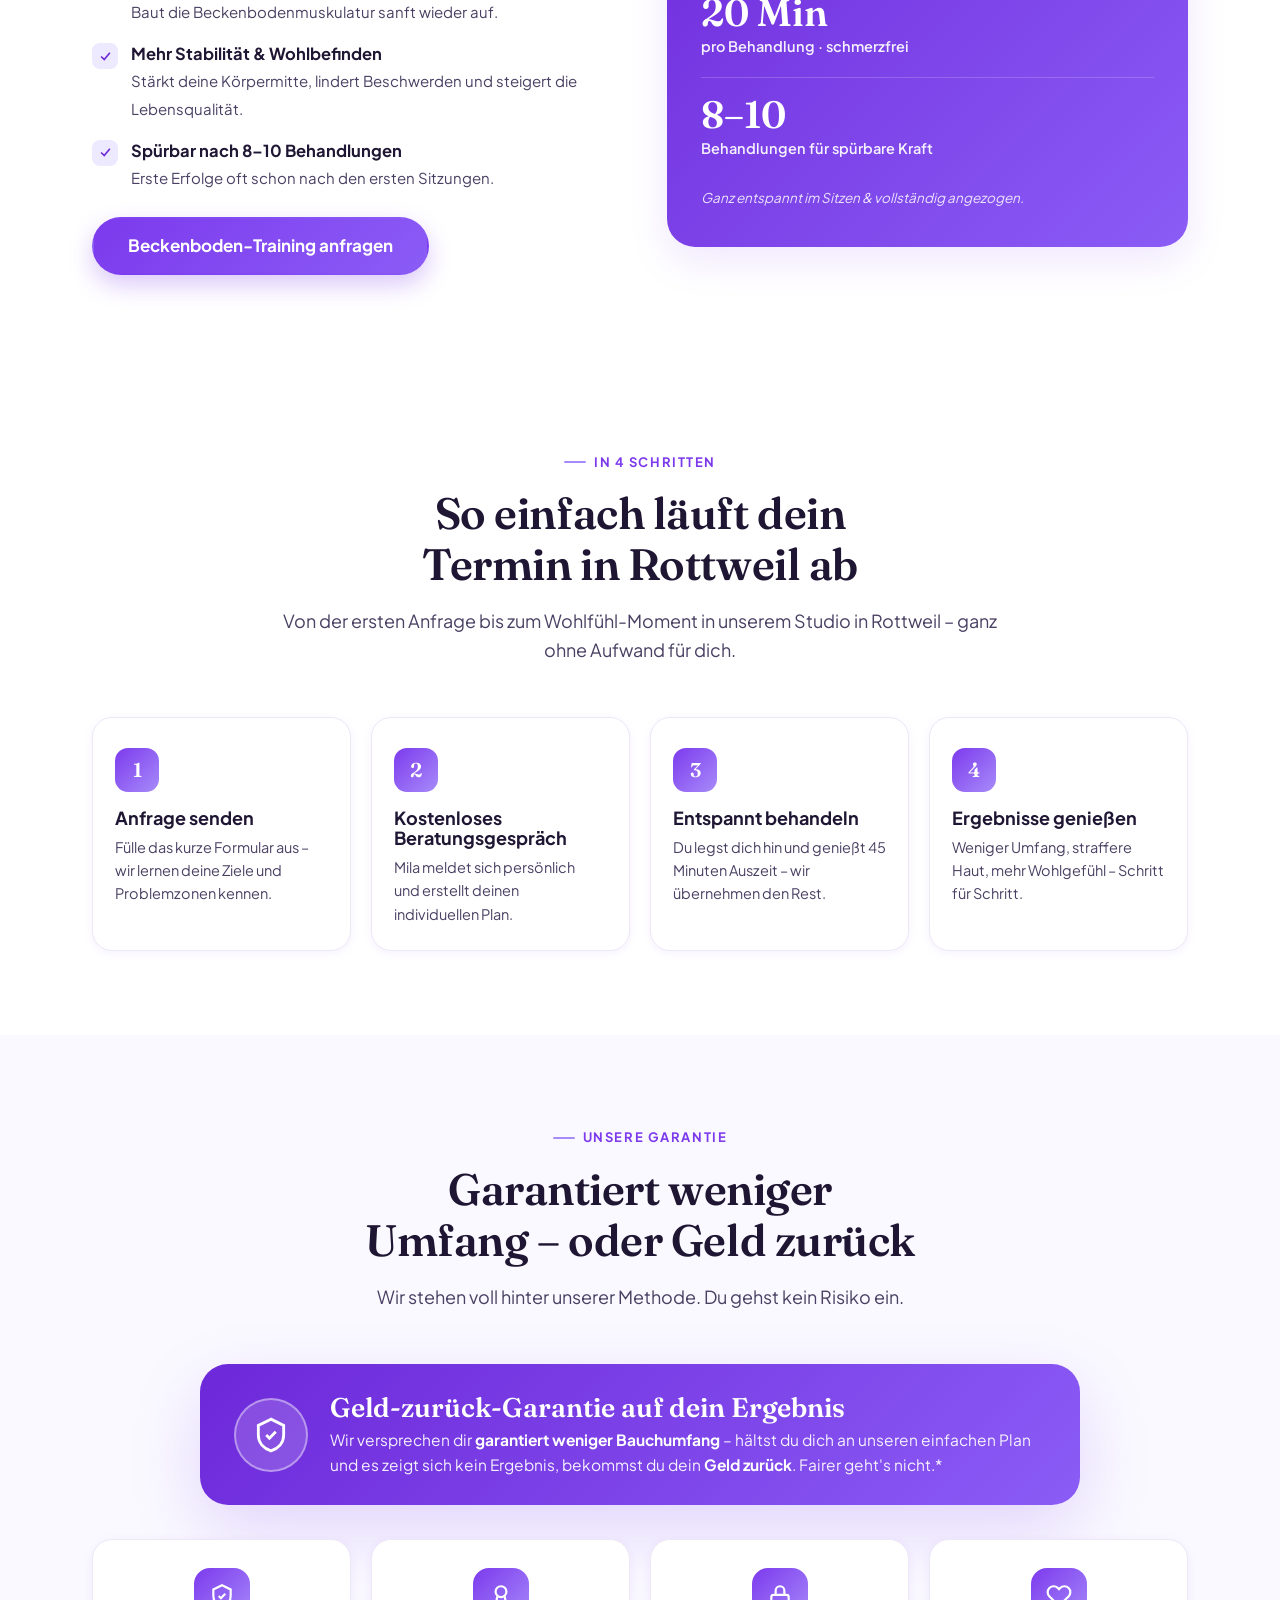
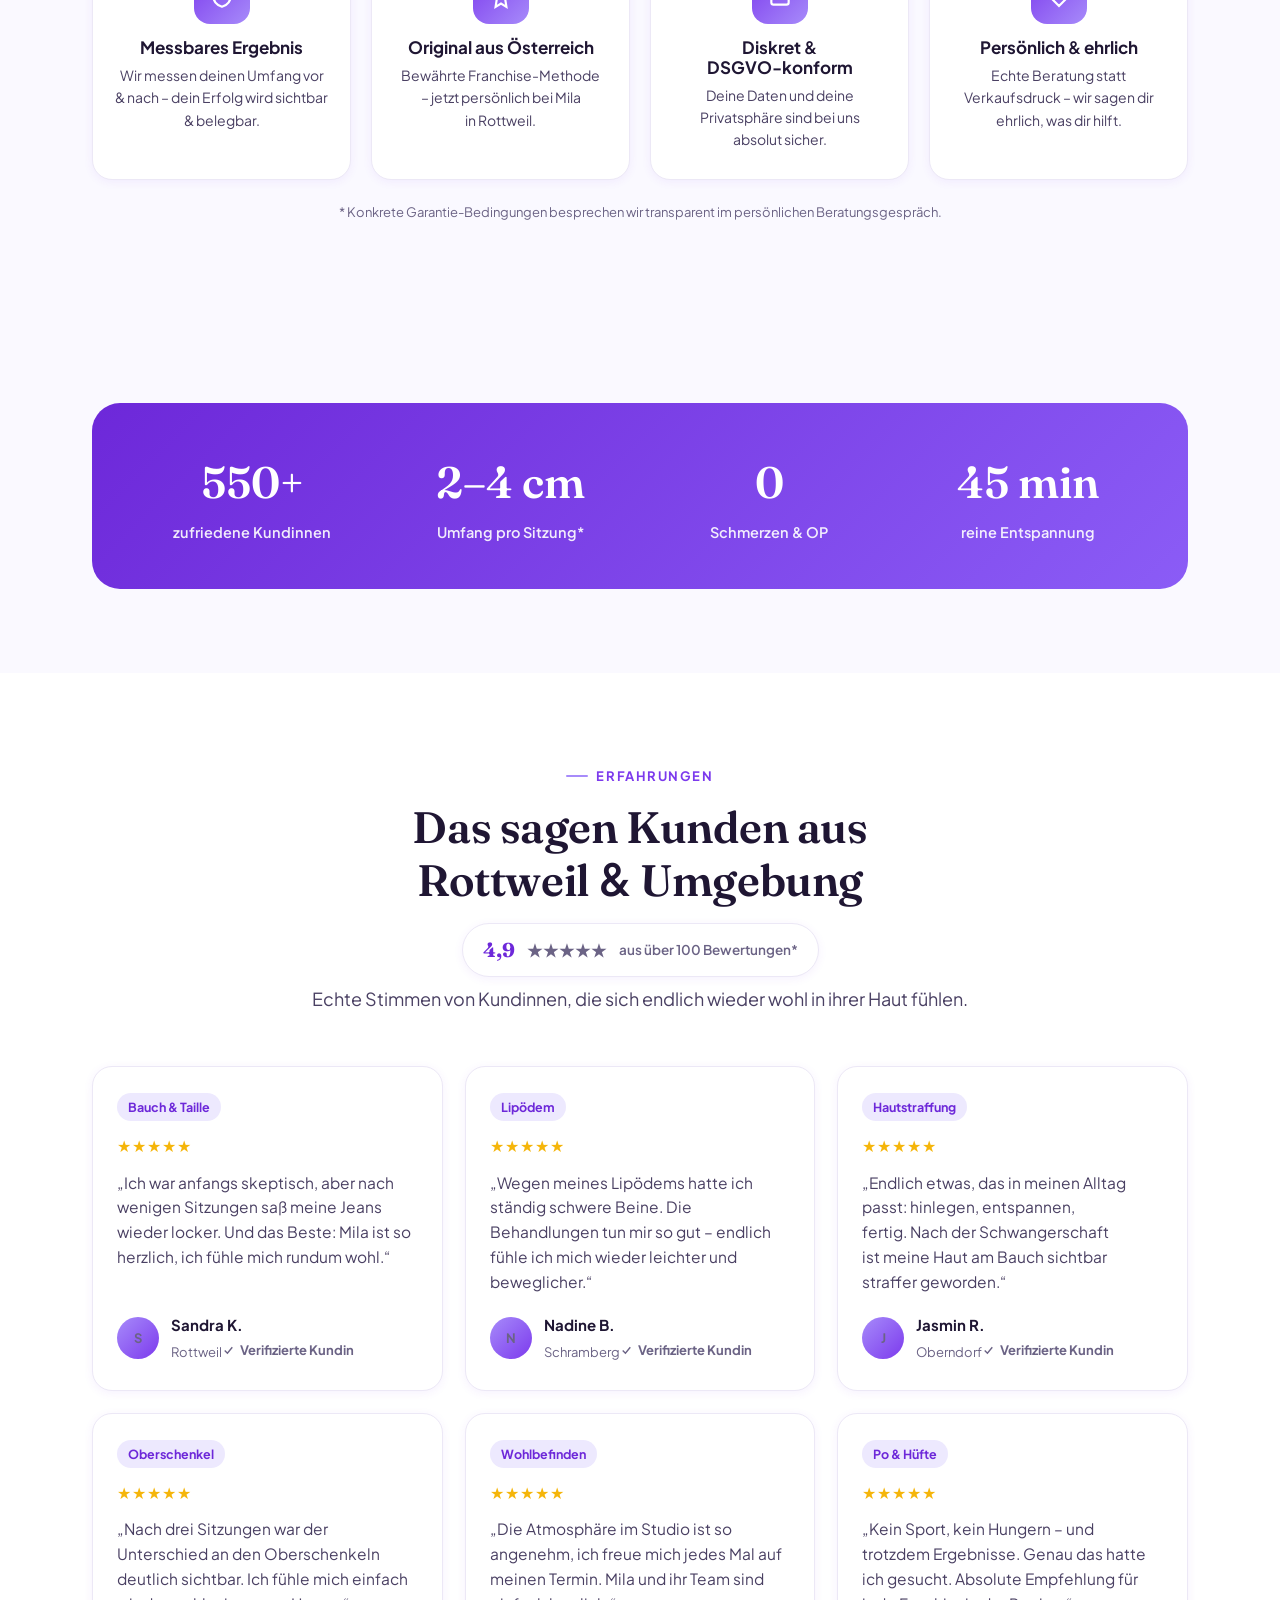
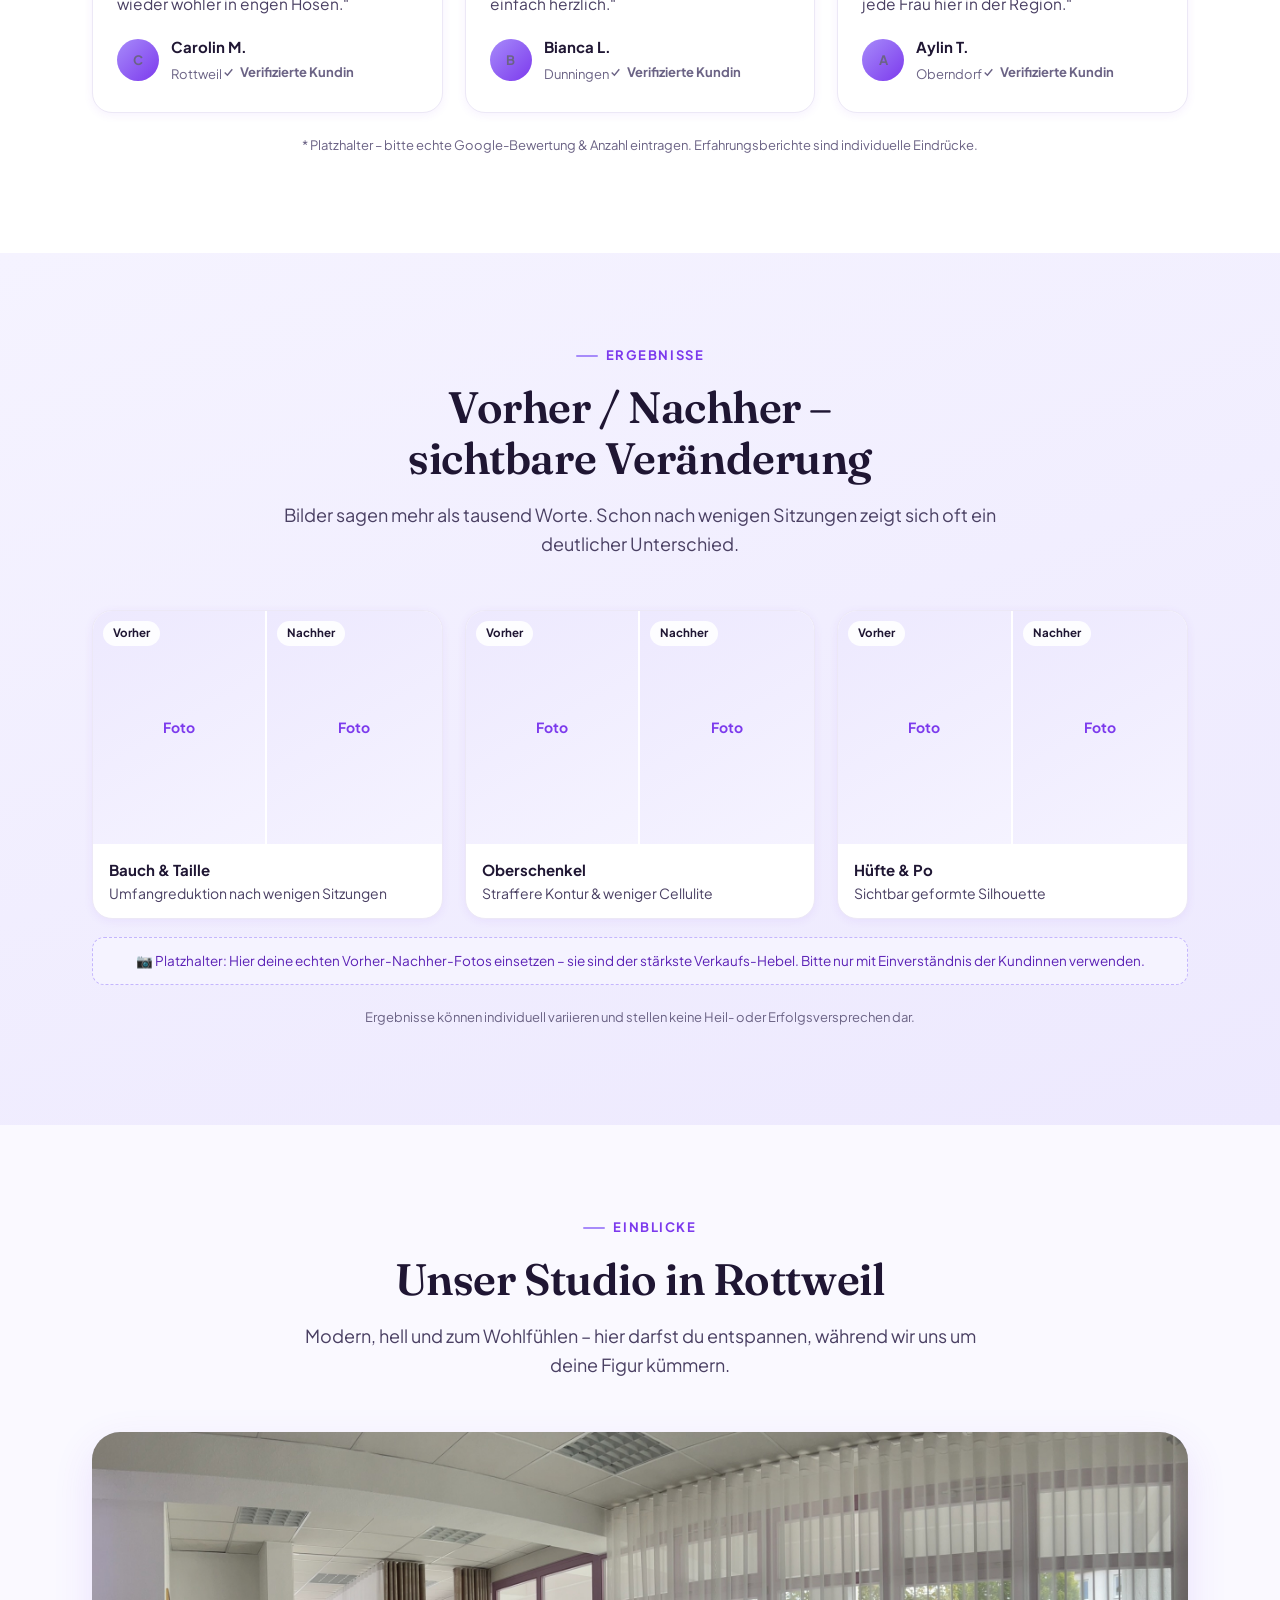
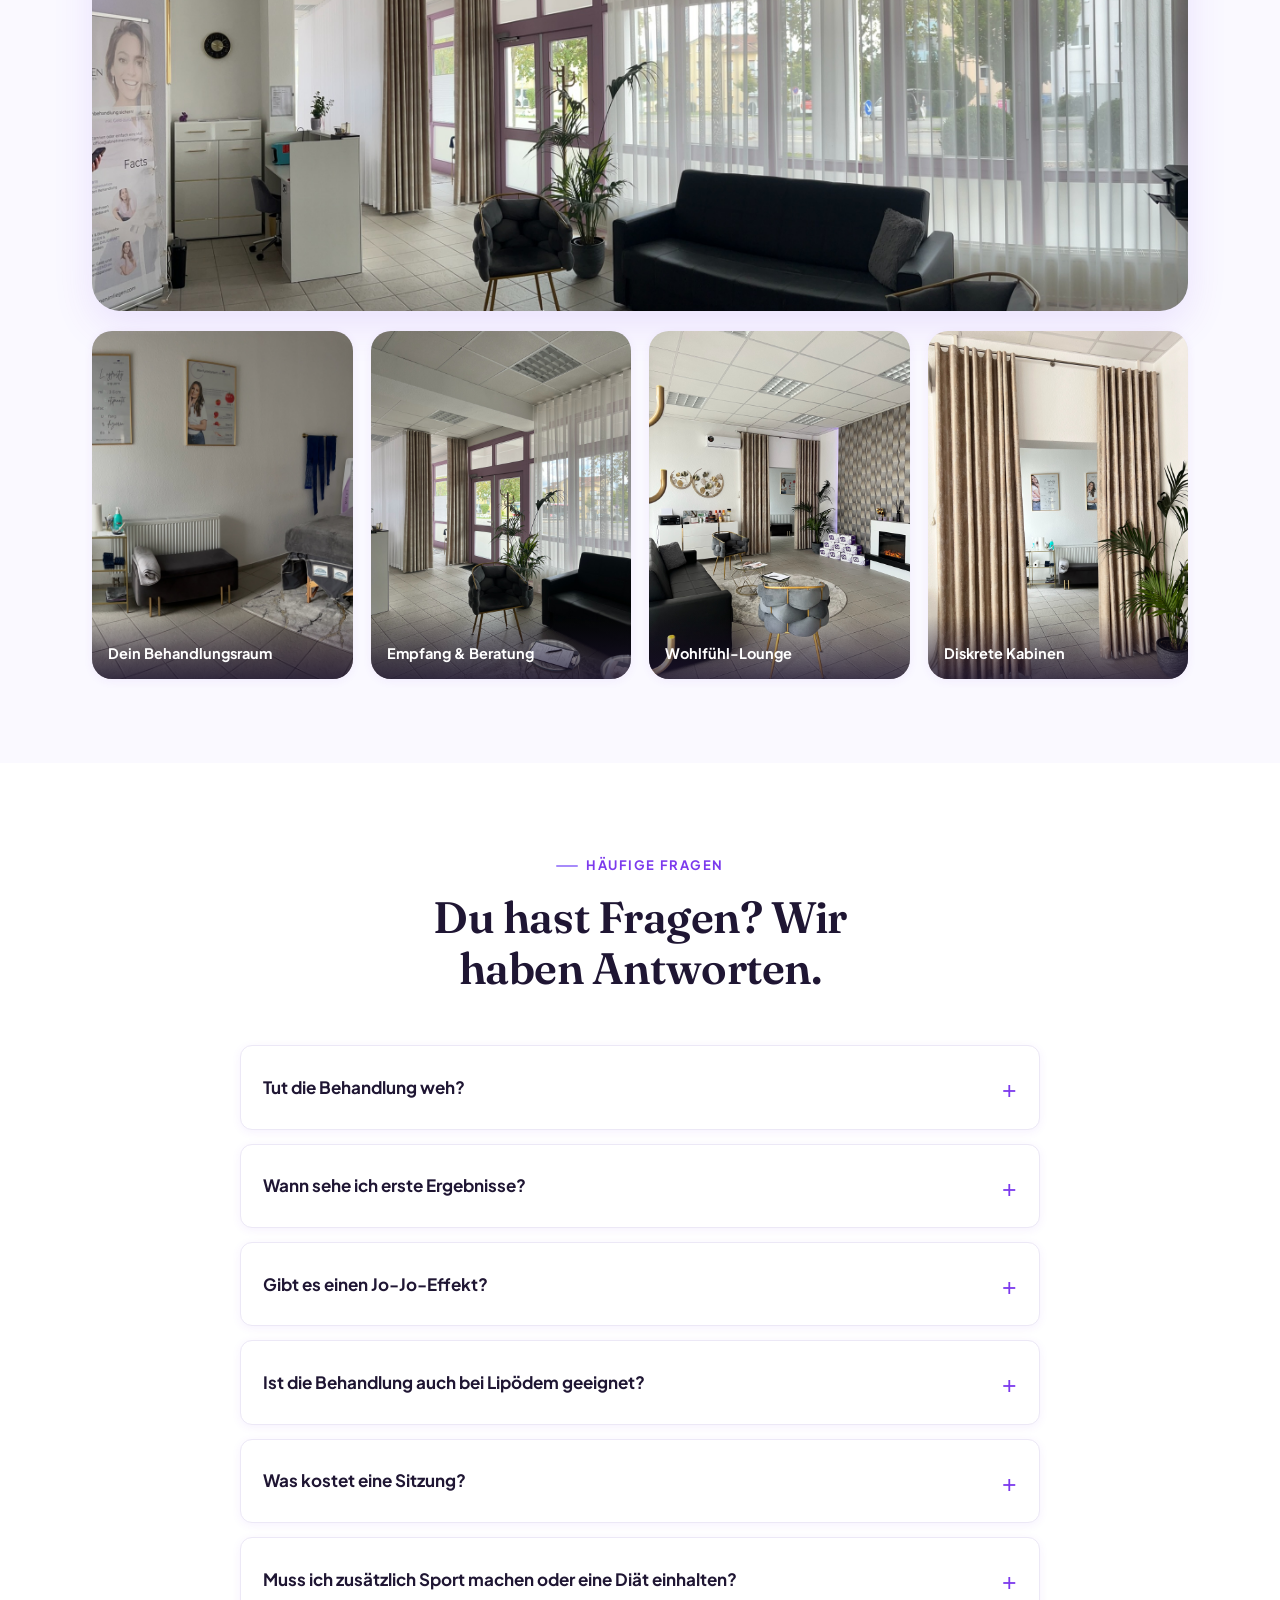
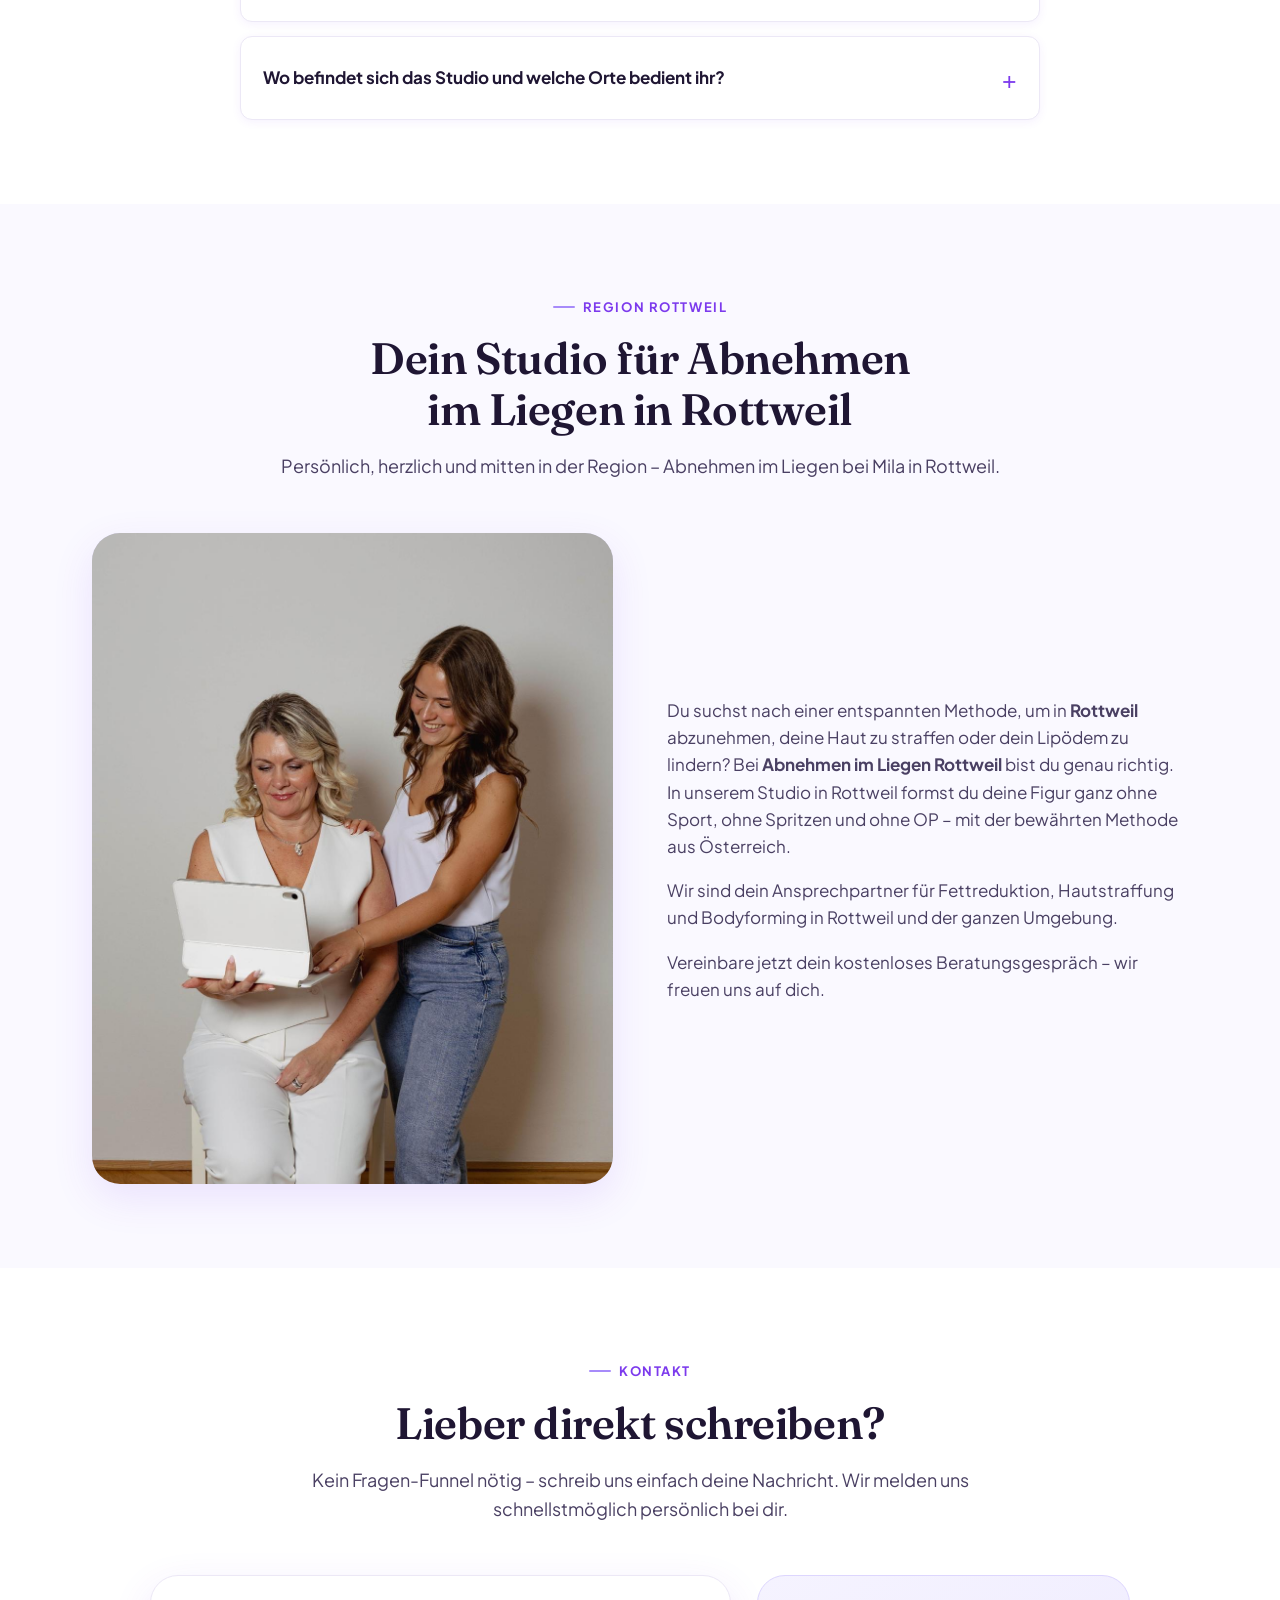
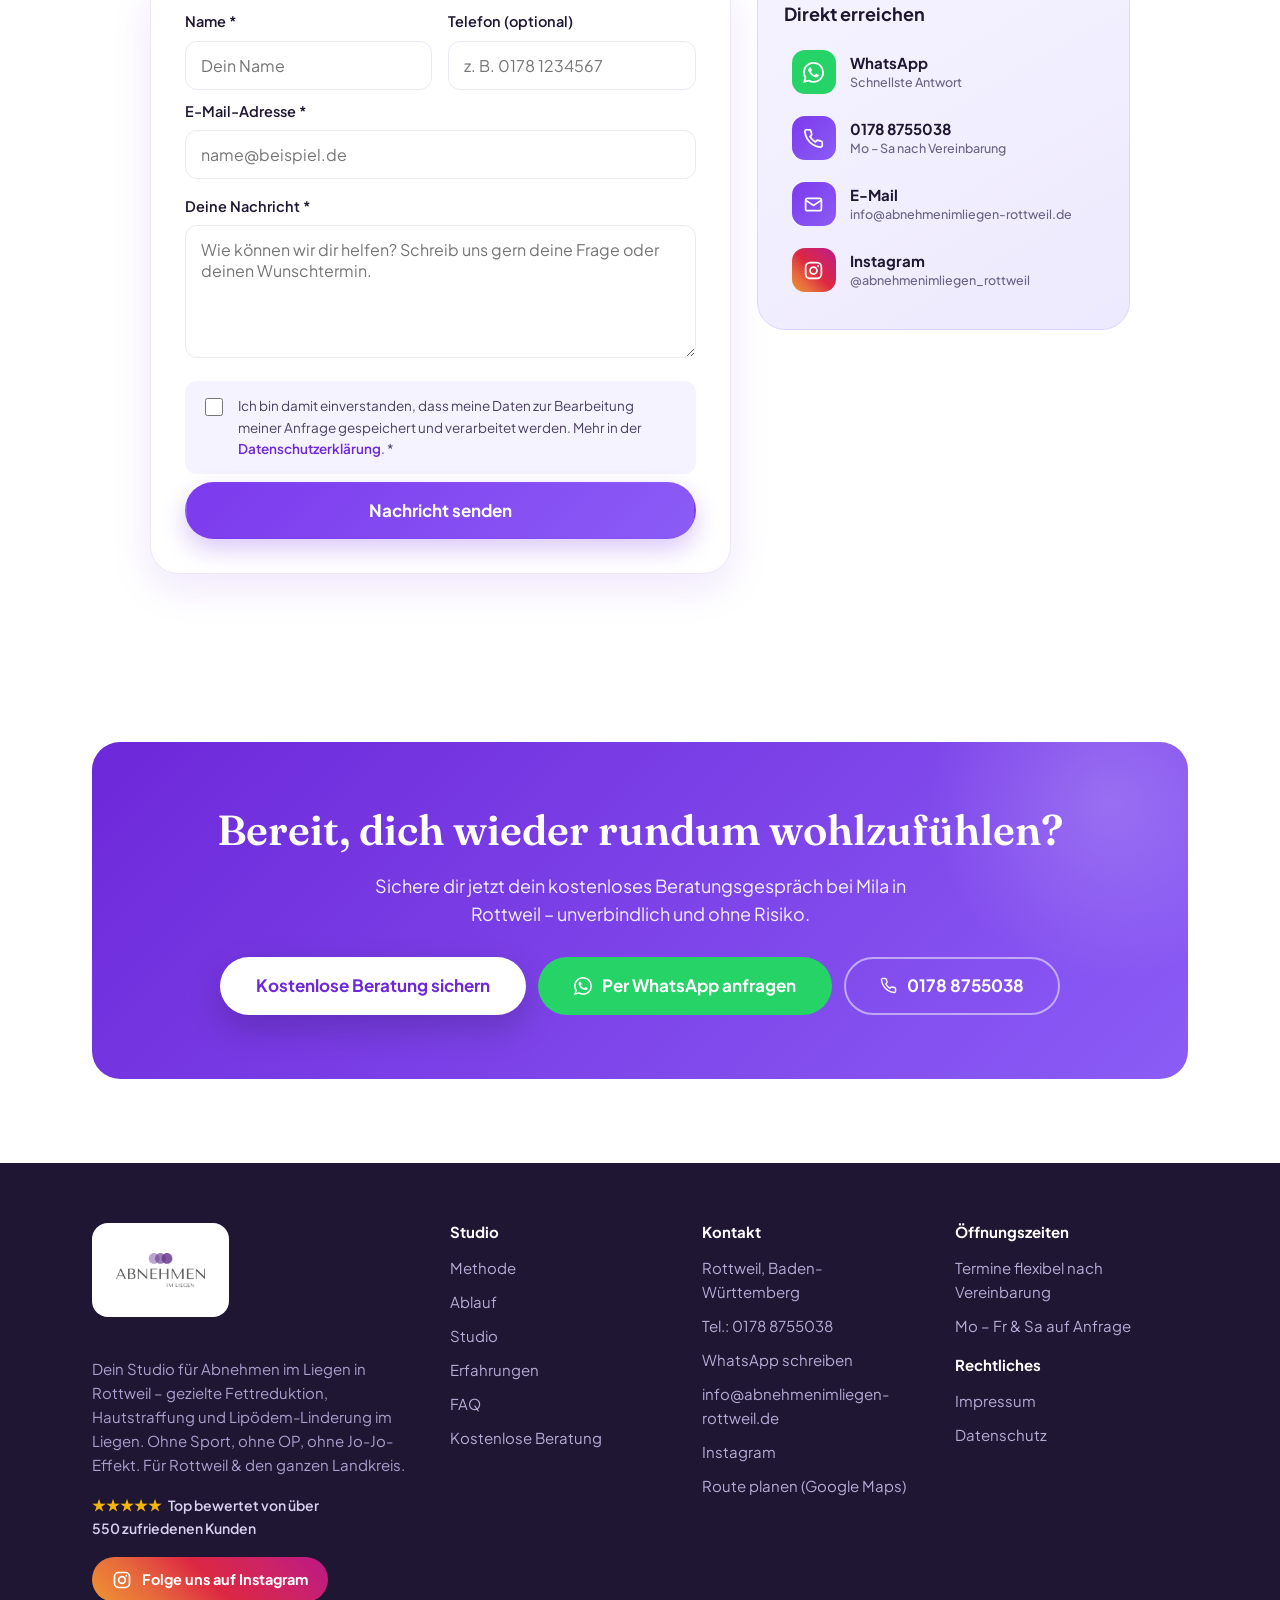
==== commit fbf99f4f: "Startseite: "Kunden" statt "Frauen" Co-Authored-By: Claude Opus 5.5 <noreply@anthropic.com> Claude-S" ====
--- a/index.html
+++ b/index.html
@@ -133,7 +133,7 @@
       <figure class="hero__media">
         <img src="IMG_0043.jpeg" alt="Mila und ihre Tochter – dein Team von Abnehmen im Liegen in Rottweil" fetchpriority="high" width="1066" height="1600" />
         <figcaption class="hero__media-badge">
-          <span class="stars">★★★★★</span> 550+ zufriedene Frauen
+          <span class="stars">★★★★★</span> 550+ zufriedene Kunden
         </figcaption>
       </figure>
 
@@ -668,7 +668,7 @@
   <div class="shell">
     <div class="section-head">
       <span class="eyebrow eyebrow--center">Erfahrungen</span>
-      <h2>Das sagen Frauen aus Rottweil <span class="amp">&amp;</span> Umgebung</h2>
+      <h2>Das sagen Kunden aus Rottweil <span class="amp">&amp;</span> Umgebung</h2>
       <span class="review-badge">
         <b>4,9</b><span class="stars">★★★★★</span><span>aus über 100 Bewertungen*</span>
       </span>
@@ -991,7 +991,7 @@
         </a>
         <p>Dein Studio für Abnehmen im Liegen in Rottweil – gezielte Fettreduktion, Hautstraffung und Lipödem-Linderung im Liegen. Ohne Sport, ohne OP, ohne Jo-Jo-Effekt. Für Rottweil &amp; den ganzen Landkreis.</p>
         <div class="footer__rating">
-          <span class="stars">★★★★★</span> Top bewertet von über 550&nbsp;zufriedenen Frauen
+          <span class="stars">★★★★★</span> Top bewertet von über 550&nbsp;zufriedenen Kunden
         </div>
         <a href="https://www.instagram.com/abnehmenimliegen_rottweil/" target="_blank" rel="noopener" class="footer__ig">
           <svg viewBox="0 0 24 24" width="20" height="20" fill="none" stroke="currentColor" stroke-width="2"><rect x="3" y="3" width="18" height="18" rx="5"/><circle cx="12" cy="12" r="4"/><circle cx="17.2" cy="6.8" r="1.1" fill="currentColor" stroke="none"/></svg>
--- a/style.css
+++ b/style.css
@@ -897,7 +897,7 @@
 .pkg-price b { font-family: var(--font-display); font-weight: 600; font-size: clamp(34px, 5vw, 44px); color: var(--violet-700); line-height: 1; }
 .pkg-price .pkg-vat { font-size: 13.5px; font-weight: 600; color: var(--muted); }
 .pkg-perunit { font-size: 14.5px; font-weight: 700; color: var(--ink-2); margin: 0 0 18px; }
-.pkg-perunit .pkg-perunit__hint { font-weight: 600; color: var(--muted); }
+.pkg-perunit .pkg-perunit__hint, .pkg-perunit .pkg-perunit__sep { font-weight: 600; color: var(--muted); }
 
 /* Vorteils-Liste */
 .pkg-benefits { list-style: none; padding: 0; margin: 0 0 24px; display: grid; gap: 11px; }
@@ -977,3 +977,87 @@
 @media (max-width: 720px) {
   .pkg-grid { grid-template-columns: 1fr; max-width: 420px; margin-left: auto; margin-right: auto; }
 }
+
+/* --- Sätze klar untereinander: jede Aussage als eigene Zeile --- */
+.lines { display: grid; gap: 8px; }
+.lines > p { margin: 0; max-width: none; }
+.pkg-intro .lines { max-width: 640px; margin: 0 auto; gap: 10px; }
+.pkg-featured__body .lines { margin-bottom: 20px; }
+.pkg-featured__body .lines > p { color: var(--ink-2); font-size: 16px; }
+.flow__item .lines { gap: 6px; }
+.pay-info__text .lines { gap: 12px; margin-bottom: 16px; }
+.faq .lines { margin: 0 0 18px; gap: 8px; }
+.faq .lines > p { margin: 0; }
+.cta-final .lines { max-width: 560px; margin: 0 auto 28px; gap: 6px; }
+.cta-final .lines > p { margin: 0; }
+
+/* =============================================================
+   PAKETSEITE — Mobile-Feinschliff (nur body.page-pakete)
+============================================================= */
+@media (max-width: 720px) {
+  /* Keine Sticky-Leiste auf der Paketseite -> kein Platzhalter unten,
+     WhatsApp-Button wieder normal in die Ecke */
+  body.page-pakete { padding-bottom: 0; }
+  .page-pakete .wa-float { bottom: 18px; }
+
+  .page-pakete .section { padding: 52px 0; }
+
+  /* Intro kompakter, Headline ruhiger */
+  .page-pakete .pkg-intro { margin-bottom: 28px; }
+  .page-pakete .pkg-intro h1 { font-size: clamp(27px, 7.4vw, 34px); line-height: 1.12; margin: 8px 0 14px; }
+  .page-pakete .pkg-intro .lines { gap: 8px; }
+  .page-pakete .pkg-intro .lines > p { font-size: 16.5px; }
+  .page-pakete .pkg-trust { margin-top: 18px; gap: 8px 16px; }
+  .page-pakete .pkg-trust span { font-size: 13.5px; }
+
+  /* Featured-Karte: Bild als Banner, Innenabstand enger */
+  .page-pakete .pkg-featured { margin-bottom: 22px; border-radius: var(--radius); }
+  .page-pakete .pkg-featured__media { aspect-ratio: 16 / 9; }
+  .page-pakete .pkg-featured__body { padding: 22px 20px 24px; }
+  .page-pakete .pkg-featured__body h2 { font-size: 24px; }
+  .page-pakete .pkg-featured__body .lines { margin-bottom: 16px; }
+  .page-pakete .pkg-featured__body .lines > p { font-size: 15.5px; }
+  .page-pakete .pkg-featured .pkg-perunit__hint { display: block; margin-top: 2px; }
+  .page-pakete .pkg-featured .pkg-perunit__sep { display: none; }
+
+  /* Paketkarten: Bild kompakt (Preis schneller sichtbar), engere Abstände */
+  .page-pakete .pkg-grid { gap: 16px; }
+  .page-pakete .pkg-card { border-radius: var(--radius); }
+  .page-pakete .pkg-card__media { aspect-ratio: 4 / 3; }
+  .page-pakete .pkg-card__body { padding: 20px 18px 22px; }
+  .page-pakete .pkg-card__body h3 { font-size: 21px; }
+  .page-pakete .pkg-price b { font-size: 32px; }
+  .page-pakete .pkg-perunit { margin-bottom: 12px; }
+  .page-pakete .pkg-card__desc { margin-bottom: 14px; }
+  .page-pakete .pkg-benefits { gap: 9px; margin-bottom: 18px; }
+  .page-pakete .pkg-benefits li { font-size: 15px; }
+  .page-pakete .pkg-note { font-size: 12.5px; margin-top: 10px; }
+
+  /* Ablauf */
+  .page-pakete .flow { gap: 14px; }
+  .page-pakete .flow__item { padding: 22px 20px; }
+  .page-pakete .flow__num { width: 40px; height: 40px; font-size: 19px; margin-bottom: 12px; }
+
+  /* Bezahlung */
+  .page-pakete .pay-info { gap: 22px; }
+  .page-pakete .pay-info__text h2 { font-size: clamp(24px, 6.6vw, 30px); }
+  .page-pakete .pay-info__text .lines > p { font-size: 15.5px; }
+  .page-pakete .pay-info__card { padding: 22px 20px; }
+
+  /* FAQ */
+  .page-pakete .faq { gap: 10px; }
+
+  /* Abschluss-CTA: Buttons volle Breite statt Umbruch im Button */
+  .page-pakete .cta-final { padding: 36px 20px; }
+  .page-pakete .cta-final h2 { font-size: clamp(24px, 6.6vw, 30px); }
+  .page-pakete .cta-row { flex-direction: column; align-items: stretch; gap: 10px; }
+  .page-pakete .cta-row .btn { width: 100%; font-size: 15px; padding: 15px 16px; }
+
+  /* Komfortable Tap-Höhe auf allen Buch-Buttons */
+  .page-pakete .pkg-card .btn,
+  .page-pakete .pkg-featured .btn { min-height: 50px; }
+}
+@media (max-width: 420px) {
+  .page-pakete .pkg-intro h1 { font-size: 26px; }
+  .page-pakete .pkg-price b { font-size: 30px; }
+}
